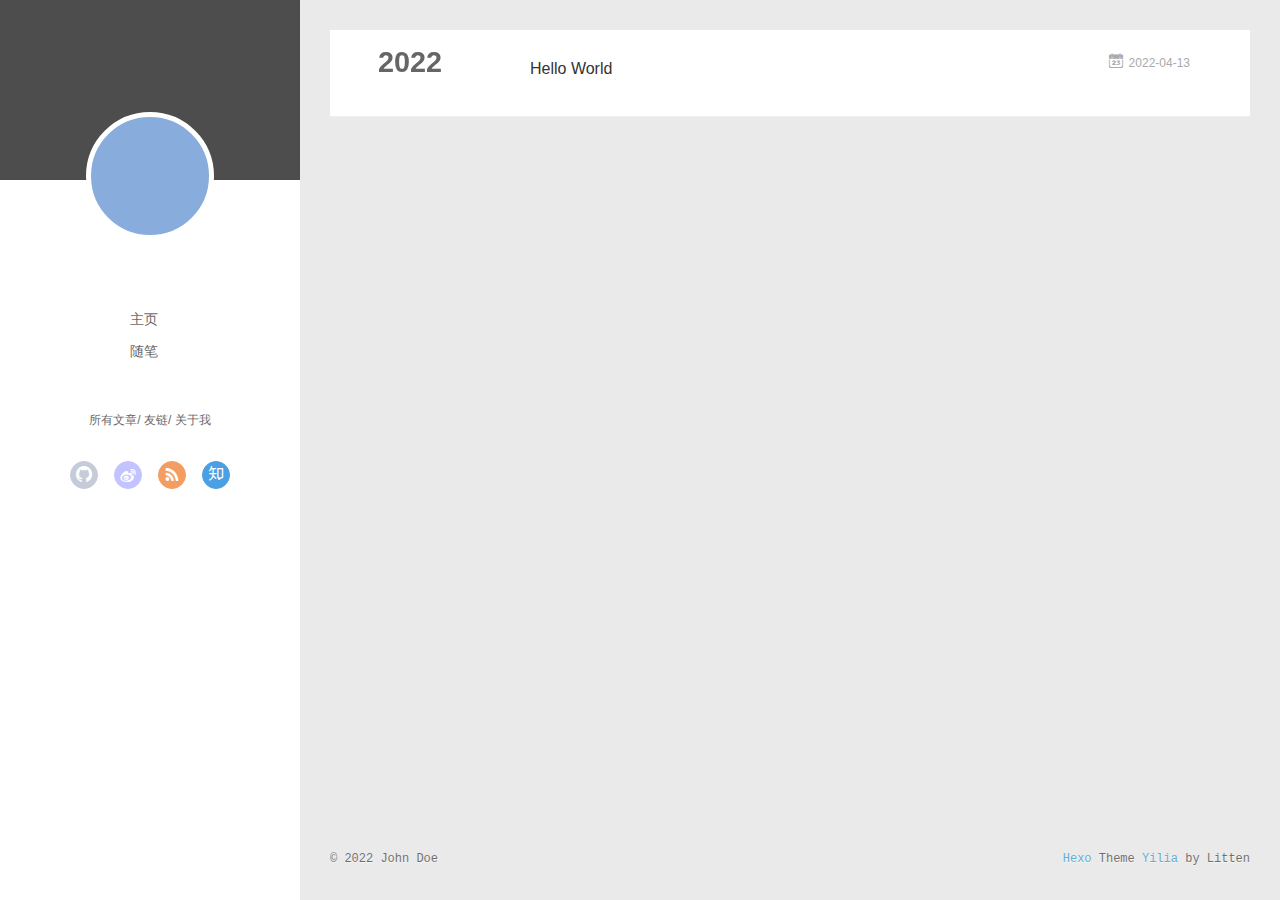
==== archives/index.html @ fbbd0578 "Site updated: 2022-04-13 17:33:51" ====
<!DOCTYPE html>
<html>
<head>
  <meta charset="utf-8">
  
  <meta name="renderer" content="webkit">
  <meta http-equiv="X-UA-Compatible" content="IE=edge" >
  <link rel="dns-prefetch" href="http://example.com">
  <title>Archives | Hexo</title>
  <meta name="viewport" content="width=device-width, initial-scale=1, maximum-scale=1">
  <meta property="og:type" content="website">
<meta property="og:title" content="Hexo">
<meta property="og:url" content="http://example.com/archives/index.html">
<meta property="og:site_name" content="Hexo">
<meta property="og:locale" content="en_US">
<meta property="article:author" content="John Doe">
<meta name="twitter:card" content="summary">
  
    <link rel="alternative" href="/atom.xml" title="Hexo" type="application/atom+xml">
  
  
    <link rel="icon" href="/favicon.png">
  
  <link rel="stylesheet" type="text/css" href="/./main.0cf68a.css">
  <style type="text/css">
  
    #container.show {
      background: linear-gradient(200deg,#a0cfe4,#e8c37e);
    }
  </style>
  

  

<meta name="generator" content="Hexo 6.1.0"></head>

<body>
  <div id="container" q-class="show:isCtnShow">
    <canvas id="anm-canvas" class="anm-canvas"></canvas>
    <div class="left-col" q-class="show:isShow">
      
<div class="overlay" style="background: #4d4d4d"></div>
<div class="intrude-less">
	<header id="header" class="inner">
		<a href="/" class="profilepic">
			<img src="" class="js-avatar">
		</a>
		<hgroup>
		  <h1 class="header-author"><a href="/"></a></h1>
		</hgroup>
		

		<nav class="header-menu">
			<ul>
			
				<li><a href="/">主页</a></li>
	        
				<li><a href="/tags/%E9%9A%8F%E7%AC%94/">随笔</a></li>
	        
			</ul>
		</nav>
		<nav class="header-smart-menu">
    		
    			
    			<a q-on="click: openSlider(e, 'innerArchive')" href="javascript:void(0)">所有文章</a>
    			
            
    			
    			<a q-on="click: openSlider(e, 'friends')" href="javascript:void(0)">友链</a>
    			
            
    			
    			<a q-on="click: openSlider(e, 'aboutme')" href="javascript:void(0)">关于我</a>
    			
            
		</nav>
		<nav class="header-nav">
			<div class="social">
				
					<a class="github" target="_blank" href="#" title="github"><i class="icon-github"></i></a>
		        
					<a class="weibo" target="_blank" href="#" title="weibo"><i class="icon-weibo"></i></a>
		        
					<a class="rss" target="_blank" href="#" title="rss"><i class="icon-rss"></i></a>
		        
					<a class="zhihu" target="_blank" href="#" title="zhihu"><i class="icon-zhihu"></i></a>
		        
			</div>
		</nav>
	</header>		
</div>

    </div>
    <div class="mid-col" q-class="show:isShow,hide:isShow|isFalse">
      
<nav id="mobile-nav">
  	<div class="overlay js-overlay" style="background: #4d4d4d"></div>
	<div class="btnctn js-mobile-btnctn">
  		<div class="slider-trigger list" q-on="click: openSlider(e)"><i class="icon icon-sort"></i></div>
	</div>
	<div class="intrude-less">
		<header id="header" class="inner">
			<div class="profilepic">
				<img src="" class="js-avatar">
			</div>
			<hgroup>
			  <h1 class="header-author js-header-author"></h1>
			</hgroup>
			
			
			
				
			
				
			
			
			
			<nav class="header-nav">
				<div class="social">
					
						<a class="github" target="_blank" href="#" title="github"><i class="icon-github"></i></a>
			        
						<a class="weibo" target="_blank" href="#" title="weibo"><i class="icon-weibo"></i></a>
			        
						<a class="rss" target="_blank" href="#" title="rss"><i class="icon-rss"></i></a>
			        
						<a class="zhihu" target="_blank" href="#" title="zhihu"><i class="icon-zhihu"></i></a>
			        
				</div>
			</nav>

			<nav class="header-menu js-header-menu">
				<ul style="width: 50%">
				
				
					<li style="width: 50%"><a href="/">主页</a></li>
		        
					<li style="width: 50%"><a href="/tags/%E9%9A%8F%E7%AC%94/">随笔</a></li>
		        
				</ul>
			</nav>
		</header>				
	</div>
	<div class="mobile-mask" style="display:none" q-show="isShow"></div>
</nav>

      <div id="wrapper" class="body-wrap">
        <div class="menu-l">
          <div class="canvas-wrap">
            <canvas data-colors="#eaeaea" data-sectionHeight="100" data-contentId="js-content" id="myCanvas1" class="anm-canvas"></canvas>
          </div>
          <div id="js-content" class="content-ll">
            
  
  
    
    
      
      
      <section class="archives-wrap">
        <div class="archive-year-wrap">
          <a href="/archives/2022" class="archive-year">2022</a>
        </div>
        <div class="archives">
    
    <article class="archive-article archive-type-post">
  <div class="archive-article-inner">
    <header class="archive-article-header">
      	<div class="article-meta">
	      	<a href="/2022/04/13/hello-world/" class="archive-article-date">
  	<time datetime="2022-04-13T09:19:42.666Z" itemprop="datePublished"><i class="icon-calendar icon"></i>2022-04-13</time>
</a>
        </div>
    	 
  
    <h1 itemprop="name">
      <a class="archive-article-title" href="/2022/04/13/hello-world/">Hello World</a>
    </h1>
  

        <div class="article-info info-on-right">
          
          

        </div>
        <div class="clearfix"></div>
    </header>
  </div>
</article>
  
  
    </div></section>
  

    


          </div>
        </div>
      </div>
      <footer id="footer">
  <div class="outer">
    <div id="footer-info">
    	<div class="footer-left">
    		&copy; 2022 John Doe
    	</div>
      	<div class="footer-right">
      		<a href="http://hexo.io/" target="_blank">Hexo</a>  Theme <a href="https://github.com/litten/hexo-theme-yilia" target="_blank">Yilia</a> by Litten
      	</div>
    </div>
  </div>
</footer>
    </div>
    <script>
	var yiliaConfig = {
		mathjax: false,
		isHome: false,
		isPost: false,
		isArchive: true,
		isTag: false,
		isCategory: false,
		open_in_new: false,
		toc_hide_index: true,
		root: "/",
		innerArchive: true,
		showTags: false
	}
</script>

<script>!function(t){function n(e){if(r[e])return r[e].exports;var i=r[e]={exports:{},id:e,loaded:!1};return t[e].call(i.exports,i,i.exports,n),i.loaded=!0,i.exports}var r={};n.m=t,n.c=r,n.p="./",n(0)}([function(t,n,r){r(195),t.exports=r(191)},function(t,n,r){var e=r(3),i=r(52),o=r(27),u=r(28),c=r(53),f="prototype",a=function(t,n,r){var s,l,h,v,p=t&a.F,d=t&a.G,y=t&a.S,g=t&a.P,b=t&a.B,m=d?e:y?e[n]||(e[n]={}):(e[n]||{})[f],x=d?i:i[n]||(i[n]={}),w=x[f]||(x[f]={});d&&(r=n);for(s in r)l=!p&&m&&void 0!==m[s],h=(l?m:r)[s],v=b&&l?c(h,e):g&&"function"==typeof h?c(Function.call,h):h,m&&u(m,s,h,t&a.U),x[s]!=h&&o(x,s,v),g&&w[s]!=h&&(w[s]=h)};e.core=i,a.F=1,a.G=2,a.S=4,a.P=8,a.B=16,a.W=32,a.U=64,a.R=128,t.exports=a},function(t,n,r){var e=r(6);t.exports=function(t){if(!e(t))throw TypeError(t+" is not an object!");return t}},function(t,n){var r=t.exports="undefined"!=typeof window&&window.Math==Math?window:"undefined"!=typeof self&&self.Math==Math?self:Function("return this")();"number"==typeof __g&&(__g=r)},function(t,n){t.exports=function(t){try{return!!t()}catch(t){return!0}}},function(t,n){var r=t.exports="undefined"!=typeof window&&window.Math==Math?window:"undefined"!=typeof self&&self.Math==Math?self:Function("return this")();"number"==typeof __g&&(__g=r)},function(t,n){t.exports=function(t){return"object"==typeof t?null!==t:"function"==typeof t}},function(t,n,r){var e=r(126)("wks"),i=r(76),o=r(3).Symbol,u="function"==typeof o;(t.exports=function(t){return e[t]||(e[t]=u&&o[t]||(u?o:i)("Symbol."+t))}).store=e},function(t,n){var r={}.hasOwnProperty;t.exports=function(t,n){return r.call(t,n)}},function(t,n,r){var e=r(94),i=r(33);t.exports=function(t){return e(i(t))}},function(t,n,r){t.exports=!r(4)(function(){return 7!=Object.defineProperty({},"a",{get:function(){return 7}}).a})},function(t,n,r){var e=r(2),i=r(167),o=r(50),u=Object.defineProperty;n.f=r(10)?Object.defineProperty:function(t,n,r){if(e(t),n=o(n,!0),e(r),i)try{return u(t,n,r)}catch(t){}if("get"in r||"set"in r)throw TypeError("Accessors not supported!");return"value"in r&&(t[n]=r.value),t}},function(t,n,r){t.exports=!r(18)(function(){return 7!=Object.defineProperty({},"a",{get:function(){return 7}}).a})},function(t,n,r){var e=r(14),i=r(22);t.exports=r(12)?function(t,n,r){return e.f(t,n,i(1,r))}:function(t,n,r){return t[n]=r,t}},function(t,n,r){var e=r(20),i=r(58),o=r(42),u=Object.defineProperty;n.f=r(12)?Object.defineProperty:function(t,n,r){if(e(t),n=o(n,!0),e(r),i)try{return u(t,n,r)}catch(t){}if("get"in r||"set"in r)throw TypeError("Accessors not supported!");return"value"in r&&(t[n]=r.value),t}},function(t,n,r){var e=r(40)("wks"),i=r(23),o=r(5).Symbol,u="function"==typeof o;(t.exports=function(t){return e[t]||(e[t]=u&&o[t]||(u?o:i)("Symbol."+t))}).store=e},function(t,n,r){var e=r(67),i=Math.min;t.exports=function(t){return t>0?i(e(t),9007199254740991):0}},function(t,n,r){var e=r(46);t.exports=function(t){return Object(e(t))}},function(t,n){t.exports=function(t){try{return!!t()}catch(t){return!0}}},function(t,n,r){var e=r(63),i=r(34);t.exports=Object.keys||function(t){return e(t,i)}},function(t,n,r){var e=r(21);t.exports=function(t){if(!e(t))throw TypeError(t+" is not an object!");return t}},function(t,n){t.exports=function(t){return"object"==typeof t?null!==t:"function"==typeof t}},function(t,n){t.exports=function(t,n){return{enumerable:!(1&t),configurable:!(2&t),writable:!(4&t),value:n}}},function(t,n){var r=0,e=Math.random();t.exports=function(t){return"Symbol(".concat(void 0===t?"":t,")_",(++r+e).toString(36))}},function(t,n){var r={}.hasOwnProperty;t.exports=function(t,n){return r.call(t,n)}},function(t,n){var r=t.exports={version:"2.4.0"};"number"==typeof __e&&(__e=r)},function(t,n){t.exports=function(t){if("function"!=typeof t)throw TypeError(t+" is not a function!");return t}},function(t,n,r){var e=r(11),i=r(66);t.exports=r(10)?function(t,n,r){return e.f(t,n,i(1,r))}:function(t,n,r){return t[n]=r,t}},function(t,n,r){var e=r(3),i=r(27),o=r(24),u=r(76)("src"),c="toString",f=Function[c],a=(""+f).split(c);r(52).inspectSource=function(t){return f.call(t)},(t.exports=function(t,n,r,c){var f="function"==typeof r;f&&(o(r,"name")||i(r,"name",n)),t[n]!==r&&(f&&(o(r,u)||i(r,u,t[n]?""+t[n]:a.join(String(n)))),t===e?t[n]=r:c?t[n]?t[n]=r:i(t,n,r):(delete t[n],i(t,n,r)))})(Function.prototype,c,function(){return"function"==typeof this&&this[u]||f.call(this)})},function(t,n,r){var e=r(1),i=r(4),o=r(46),u=function(t,n,r,e){var i=String(o(t)),u="<"+n;return""!==r&&(u+=" "+r+'="'+String(e).replace(/"/g,"&quot;")+'"'),u+">"+i+"</"+n+">"};t.exports=function(t,n){var r={};r[t]=n(u),e(e.P+e.F*i(function(){var n=""[t]('"');return n!==n.toLowerCase()||n.split('"').length>3}),"String",r)}},function(t,n,r){var e=r(115),i=r(46);t.exports=function(t){return e(i(t))}},function(t,n,r){var e=r(116),i=r(66),o=r(30),u=r(50),c=r(24),f=r(167),a=Object.getOwnPropertyDescriptor;n.f=r(10)?a:function(t,n){if(t=o(t),n=u(n,!0),f)try{return a(t,n)}catch(t){}if(c(t,n))return i(!e.f.call(t,n),t[n])}},function(t,n,r){var e=r(24),i=r(17),o=r(145)("IE_PROTO"),u=Object.prototype;t.exports=Object.getPrototypeOf||function(t){return t=i(t),e(t,o)?t[o]:"function"==typeof t.constructor&&t instanceof t.constructor?t.constructor.prototype:t instanceof Object?u:null}},function(t,n){t.exports=function(t){if(void 0==t)throw TypeError("Can't call method on  "+t);return t}},function(t,n){t.exports="constructor,hasOwnProperty,isPrototypeOf,propertyIsEnumerable,toLocaleString,toString,valueOf".split(",")},function(t,n){t.exports={}},function(t,n){t.exports=!0},function(t,n){n.f={}.propertyIsEnumerable},function(t,n,r){var e=r(14).f,i=r(8),o=r(15)("toStringTag");t.exports=function(t,n,r){t&&!i(t=r?t:t.prototype,o)&&e(t,o,{configurable:!0,value:n})}},function(t,n,r){var e=r(40)("keys"),i=r(23);t.exports=function(t){return e[t]||(e[t]=i(t))}},function(t,n,r){var e=r(5),i="__core-js_shared__",o=e[i]||(e[i]={});t.exports=function(t){return o[t]||(o[t]={})}},function(t,n){var r=Math.ceil,e=Math.floor;t.exports=function(t){return isNaN(t=+t)?0:(t>0?e:r)(t)}},function(t,n,r){var e=r(21);t.exports=function(t,n){if(!e(t))return t;var r,i;if(n&&"function"==typeof(r=t.toString)&&!e(i=r.call(t)))return i;if("function"==typeof(r=t.valueOf)&&!e(i=r.call(t)))return i;if(!n&&"function"==typeof(r=t.toString)&&!e(i=r.call(t)))return i;throw TypeError("Can't convert object to primitive value")}},function(t,n,r){var e=r(5),i=r(25),o=r(36),u=r(44),c=r(14).f;t.exports=function(t){var n=i.Symbol||(i.Symbol=o?{}:e.Symbol||{});"_"==t.charAt(0)||t in n||c(n,t,{value:u.f(t)})}},function(t,n,r){n.f=r(15)},function(t,n){var r={}.toString;t.exports=function(t){return r.call(t).slice(8,-1)}},function(t,n){t.exports=function(t){if(void 0==t)throw TypeError("Can't call method on  "+t);return t}},function(t,n,r){var e=r(4);t.exports=function(t,n){return!!t&&e(function(){n?t.call(null,function(){},1):t.call(null)})}},function(t,n,r){var e=r(53),i=r(115),o=r(17),u=r(16),c=r(203);t.exports=function(t,n){var r=1==t,f=2==t,a=3==t,s=4==t,l=6==t,h=5==t||l,v=n||c;return function(n,c,p){for(var d,y,g=o(n),b=i(g),m=e(c,p,3),x=u(b.length),w=0,S=r?v(n,x):f?v(n,0):void 0;x>w;w++)if((h||w in b)&&(d=b[w],y=m(d,w,g),t))if(r)S[w]=y;else if(y)switch(t){case 3:return!0;case 5:return d;case 6:return w;case 2:S.push(d)}else if(s)return!1;return l?-1:a||s?s:S}}},function(t,n,r){var e=r(1),i=r(52),o=r(4);t.exports=function(t,n){var r=(i.Object||{})[t]||Object[t],u={};u[t]=n(r),e(e.S+e.F*o(function(){r(1)}),"Object",u)}},function(t,n,r){var e=r(6);t.exports=function(t,n){if(!e(t))return t;var r,i;if(n&&"function"==typeof(r=t.toString)&&!e(i=r.call(t)))return i;if("function"==typeof(r=t.valueOf)&&!e(i=r.call(t)))return i;if(!n&&"function"==typeof(r=t.toString)&&!e(i=r.call(t)))return i;throw TypeError("Can't convert object to primitive value")}},function(t,n,r){var e=r(5),i=r(25),o=r(91),u=r(13),c="prototype",f=function(t,n,r){var a,s,l,h=t&f.F,v=t&f.G,p=t&f.S,d=t&f.P,y=t&f.B,g=t&f.W,b=v?i:i[n]||(i[n]={}),m=b[c],x=v?e:p?e[n]:(e[n]||{})[c];v&&(r=n);for(a in r)(s=!h&&x&&void 0!==x[a])&&a in b||(l=s?x[a]:r[a],b[a]=v&&"function"!=typeof x[a]?r[a]:y&&s?o(l,e):g&&x[a]==l?function(t){var n=function(n,r,e){if(this instanceof t){switch(arguments.length){case 0:return new t;case 1:return new t(n);case 2:return new t(n,r)}return new t(n,r,e)}return t.apply(this,arguments)};return n[c]=t[c],n}(l):d&&"function"==typeof l?o(Function.call,l):l,d&&((b.virtual||(b.virtual={}))[a]=l,t&f.R&&m&&!m[a]&&u(m,a,l)))};f.F=1,f.G=2,f.S=4,f.P=8,f.B=16,f.W=32,f.U=64,f.R=128,t.exports=f},function(t,n){var r=t.exports={version:"2.4.0"};"number"==typeof __e&&(__e=r)},function(t,n,r){var e=r(26);t.exports=function(t,n,r){if(e(t),void 0===n)return t;switch(r){case 1:return function(r){return t.call(n,r)};case 2:return function(r,e){return t.call(n,r,e)};case 3:return function(r,e,i){return t.call(n,r,e,i)}}return function(){return t.apply(n,arguments)}}},function(t,n,r){var e=r(183),i=r(1),o=r(126)("metadata"),u=o.store||(o.store=new(r(186))),c=function(t,n,r){var i=u.get(t);if(!i){if(!r)return;u.set(t,i=new e)}var o=i.get(n);if(!o){if(!r)return;i.set(n,o=new e)}return o},f=function(t,n,r){var e=c(n,r,!1);return void 0!==e&&e.has(t)},a=function(t,n,r){var e=c(n,r,!1);return void 0===e?void 0:e.get(t)},s=function(t,n,r,e){c(r,e,!0).set(t,n)},l=function(t,n){var r=c(t,n,!1),e=[];return r&&r.forEach(function(t,n){e.push(n)}),e},h=function(t){return void 0===t||"symbol"==typeof t?t:String(t)},v=function(t){i(i.S,"Reflect",t)};t.exports={store:u,map:c,has:f,get:a,set:s,keys:l,key:h,exp:v}},function(t,n,r){"use strict";if(r(10)){var e=r(69),i=r(3),o=r(4),u=r(1),c=r(127),f=r(152),a=r(53),s=r(68),l=r(66),h=r(27),v=r(73),p=r(67),d=r(16),y=r(75),g=r(50),b=r(24),m=r(180),x=r(114),w=r(6),S=r(17),_=r(137),O=r(70),E=r(32),P=r(71).f,j=r(154),F=r(76),M=r(7),A=r(48),N=r(117),T=r(146),I=r(155),k=r(80),L=r(123),R=r(74),C=r(130),D=r(160),U=r(11),W=r(31),G=U.f,B=W.f,V=i.RangeError,z=i.TypeError,q=i.Uint8Array,K="ArrayBuffer",J="Shared"+K,Y="BYTES_PER_ELEMENT",H="prototype",$=Array[H],X=f.ArrayBuffer,Q=f.DataView,Z=A(0),tt=A(2),nt=A(3),rt=A(4),et=A(5),it=A(6),ot=N(!0),ut=N(!1),ct=I.values,ft=I.keys,at=I.entries,st=$.lastIndexOf,lt=$.reduce,ht=$.reduceRight,vt=$.join,pt=$.sort,dt=$.slice,yt=$.toString,gt=$.toLocaleString,bt=M("iterator"),mt=M("toStringTag"),xt=F("typed_constructor"),wt=F("def_constructor"),St=c.CONSTR,_t=c.TYPED,Ot=c.VIEW,Et="Wrong length!",Pt=A(1,function(t,n){return Tt(T(t,t[wt]),n)}),jt=o(function(){return 1===new q(new Uint16Array([1]).buffer)[0]}),Ft=!!q&&!!q[H].set&&o(function(){new q(1).set({})}),Mt=function(t,n){if(void 0===t)throw z(Et);var r=+t,e=d(t);if(n&&!m(r,e))throw V(Et);return e},At=function(t,n){var r=p(t);if(r<0||r%n)throw V("Wrong offset!");return r},Nt=function(t){if(w(t)&&_t in t)return t;throw z(t+" is not a typed array!")},Tt=function(t,n){if(!(w(t)&&xt in t))throw z("It is not a typed array constructor!");return new t(n)},It=function(t,n){return kt(T(t,t[wt]),n)},kt=function(t,n){for(var r=0,e=n.length,i=Tt(t,e);e>r;)i[r]=n[r++];return i},Lt=function(t,n,r){G(t,n,{get:function(){return this._d[r]}})},Rt=function(t){var n,r,e,i,o,u,c=S(t),f=arguments.length,s=f>1?arguments[1]:void 0,l=void 0!==s,h=j(c);if(void 0!=h&&!_(h)){for(u=h.call(c),e=[],n=0;!(o=u.next()).done;n++)e.push(o.value);c=e}for(l&&f>2&&(s=a(s,arguments[2],2)),n=0,r=d(c.length),i=Tt(this,r);r>n;n++)i[n]=l?s(c[n],n):c[n];return i},Ct=function(){for(var t=0,n=arguments.length,r=Tt(this,n);n>t;)r[t]=arguments[t++];return r},Dt=!!q&&o(function(){gt.call(new q(1))}),Ut=function(){return gt.apply(Dt?dt.call(Nt(this)):Nt(this),arguments)},Wt={copyWithin:function(t,n){return D.call(Nt(this),t,n,arguments.length>2?arguments[2]:void 0)},every:function(t){return rt(Nt(this),t,arguments.length>1?arguments[1]:void 0)},fill:function(t){return C.apply(Nt(this),arguments)},filter:function(t){return It(this,tt(Nt(this),t,arguments.length>1?arguments[1]:void 0))},find:function(t){return et(Nt(this),t,arguments.length>1?arguments[1]:void 0)},findIndex:function(t){return it(Nt(this),t,arguments.length>1?arguments[1]:void 0)},forEach:function(t){Z(Nt(this),t,arguments.length>1?arguments[1]:void 0)},indexOf:function(t){return ut(Nt(this),t,arguments.length>1?arguments[1]:void 0)},includes:function(t){return ot(Nt(this),t,arguments.length>1?arguments[1]:void 0)},join:function(t){return vt.apply(Nt(this),arguments)},lastIndexOf:function(t){return st.apply(Nt(this),arguments)},map:function(t){return Pt(Nt(this),t,arguments.length>1?arguments[1]:void 0)},reduce:function(t){return lt.apply(Nt(this),arguments)},reduceRight:function(t){return ht.apply(Nt(this),arguments)},reverse:function(){for(var t,n=this,r=Nt(n).length,e=Math.floor(r/2),i=0;i<e;)t=n[i],n[i++]=n[--r],n[r]=t;return n},some:function(t){return nt(Nt(this),t,arguments.length>1?arguments[1]:void 0)},sort:function(t){return pt.call(Nt(this),t)},subarray:function(t,n){var r=Nt(this),e=r.length,i=y(t,e);return new(T(r,r[wt]))(r.buffer,r.byteOffset+i*r.BYTES_PER_ELEMENT,d((void 0===n?e:y(n,e))-i))}},Gt=function(t,n){return It(this,dt.call(Nt(this),t,n))},Bt=function(t){Nt(this);var n=At(arguments[1],1),r=this.length,e=S(t),i=d(e.length),o=0;if(i+n>r)throw V(Et);for(;o<i;)this[n+o]=e[o++]},Vt={entries:function(){return at.call(Nt(this))},keys:function(){return ft.call(Nt(this))},values:function(){return ct.call(Nt(this))}},zt=function(t,n){return w(t)&&t[_t]&&"symbol"!=typeof n&&n in t&&String(+n)==String(n)},qt=function(t,n){return zt(t,n=g(n,!0))?l(2,t[n]):B(t,n)},Kt=function(t,n,r){return!(zt(t,n=g(n,!0))&&w(r)&&b(r,"value"))||b(r,"get")||b(r,"set")||r.configurable||b(r,"writable")&&!r.writable||b(r,"enumerable")&&!r.enumerable?G(t,n,r):(t[n]=r.value,t)};St||(W.f=qt,U.f=Kt),u(u.S+u.F*!St,"Object",{getOwnPropertyDescriptor:qt,defineProperty:Kt}),o(function(){yt.call({})})&&(yt=gt=function(){return vt.call(this)});var Jt=v({},Wt);v(Jt,Vt),h(Jt,bt,Vt.values),v(Jt,{slice:Gt,set:Bt,constructor:function(){},toString:yt,toLocaleString:Ut}),Lt(Jt,"buffer","b"),Lt(Jt,"byteOffset","o"),Lt(Jt,"byteLength","l"),Lt(Jt,"length","e"),G(Jt,mt,{get:function(){return this[_t]}}),t.exports=function(t,n,r,f){f=!!f;var a=t+(f?"Clamped":"")+"Array",l="Uint8Array"!=a,v="get"+t,p="set"+t,y=i[a],g=y||{},b=y&&E(y),m=!y||!c.ABV,S={},_=y&&y[H],j=function(t,r){var e=t._d;return e.v[v](r*n+e.o,jt)},F=function(t,r,e){var i=t._d;f&&(e=(e=Math.round(e))<0?0:e>255?255:255&e),i.v[p](r*n+i.o,e,jt)},M=function(t,n){G(t,n,{get:function(){return j(this,n)},set:function(t){return F(this,n,t)},enumerable:!0})};m?(y=r(function(t,r,e,i){s(t,y,a,"_d");var o,u,c,f,l=0,v=0;if(w(r)){if(!(r instanceof X||(f=x(r))==K||f==J))return _t in r?kt(y,r):Rt.call(y,r);o=r,v=At(e,n);var p=r.byteLength;if(void 0===i){if(p%n)throw V(Et);if((u=p-v)<0)throw V(Et)}else if((u=d(i)*n)+v>p)throw V(Et);c=u/n}else c=Mt(r,!0),u=c*n,o=new X(u);for(h(t,"_d",{b:o,o:v,l:u,e:c,v:new Q(o)});l<c;)M(t,l++)}),_=y[H]=O(Jt),h(_,"constructor",y)):L(function(t){new y(null),new y(t)},!0)||(y=r(function(t,r,e,i){s(t,y,a);var o;return w(r)?r instanceof X||(o=x(r))==K||o==J?void 0!==i?new g(r,At(e,n),i):void 0!==e?new g(r,At(e,n)):new g(r):_t in r?kt(y,r):Rt.call(y,r):new g(Mt(r,l))}),Z(b!==Function.prototype?P(g).concat(P(b)):P(g),function(t){t in y||h(y,t,g[t])}),y[H]=_,e||(_.constructor=y));var A=_[bt],N=!!A&&("values"==A.name||void 0==A.name),T=Vt.values;h(y,xt,!0),h(_,_t,a),h(_,Ot,!0),h(_,wt,y),(f?new y(1)[mt]==a:mt in _)||G(_,mt,{get:function(){return a}}),S[a]=y,u(u.G+u.W+u.F*(y!=g),S),u(u.S,a,{BYTES_PER_ELEMENT:n,from:Rt,of:Ct}),Y in _||h(_,Y,n),u(u.P,a,Wt),R(a),u(u.P+u.F*Ft,a,{set:Bt}),u(u.P+u.F*!N,a,Vt),u(u.P+u.F*(_.toString!=yt),a,{toString:yt}),u(u.P+u.F*o(function(){new y(1).slice()}),a,{slice:Gt}),u(u.P+u.F*(o(function(){return[1,2].toLocaleString()!=new y([1,2]).toLocaleString()})||!o(function(){_.toLocaleString.call([1,2])})),a,{toLocaleString:Ut}),k[a]=N?A:T,e||N||h(_,bt,T)}}else t.exports=function(){}},function(t,n){var r={}.toString;t.exports=function(t){return r.call(t).slice(8,-1)}},function(t,n,r){var e=r(21),i=r(5).document,o=e(i)&&e(i.createElement);t.exports=function(t){return o?i.createElement(t):{}}},function(t,n,r){t.exports=!r(12)&&!r(18)(function(){return 7!=Object.defineProperty(r(57)("div"),"a",{get:function(){return 7}}).a})},function(t,n,r){"use strict";var e=r(36),i=r(51),o=r(64),u=r(13),c=r(8),f=r(35),a=r(96),s=r(38),l=r(103),h=r(15)("iterator"),v=!([].keys&&"next"in[].keys()),p="keys",d="values",y=function(){return this};t.exports=function(t,n,r,g,b,m,x){a(r,n,g);var w,S,_,O=function(t){if(!v&&t in F)return F[t];switch(t){case p:case d:return function(){return new r(this,t)}}return function(){return new r(this,t)}},E=n+" Iterator",P=b==d,j=!1,F=t.prototype,M=F[h]||F["@@iterator"]||b&&F[b],A=M||O(b),N=b?P?O("entries"):A:void 0,T="Array"==n?F.entries||M:M;if(T&&(_=l(T.call(new t)))!==Object.prototype&&(s(_,E,!0),e||c(_,h)||u(_,h,y)),P&&M&&M.name!==d&&(j=!0,A=function(){return M.call(this)}),e&&!x||!v&&!j&&F[h]||u(F,h,A),f[n]=A,f[E]=y,b)if(w={values:P?A:O(d),keys:m?A:O(p),entries:N},x)for(S in w)S in F||o(F,S,w[S]);else i(i.P+i.F*(v||j),n,w);return w}},function(t,n,r){var e=r(20),i=r(100),o=r(34),u=r(39)("IE_PROTO"),c=function(){},f="prototype",a=function(){var t,n=r(57)("iframe"),e=o.length;for(n.style.display="none",r(93).appendChild(n),n.src="javascript:",t=n.contentWindow.document,t.open(),t.write("<script>document.F=Object<\/script>"),t.close(),a=t.F;e--;)delete a[f][o[e]];return a()};t.exports=Object.create||function(t,n){var r;return null!==t?(c[f]=e(t),r=new c,c[f]=null,r[u]=t):r=a(),void 0===n?r:i(r,n)}},function(t,n,r){var e=r(63),i=r(34).concat("length","prototype");n.f=Object.getOwnPropertyNames||function(t){return e(t,i)}},function(t,n){n.f=Object.getOwnPropertySymbols},function(t,n,r){var e=r(8),i=r(9),o=r(90)(!1),u=r(39)("IE_PROTO");t.exports=function(t,n){var r,c=i(t),f=0,a=[];for(r in c)r!=u&&e(c,r)&&a.push(r);for(;n.length>f;)e(c,r=n[f++])&&(~o(a,r)||a.push(r));return a}},function(t,n,r){t.exports=r(13)},function(t,n,r){var e=r(76)("meta"),i=r(6),o=r(24),u=r(11).f,c=0,f=Object.isExtensible||function(){return!0},a=!r(4)(function(){return f(Object.preventExtensions({}))}),s=function(t){u(t,e,{value:{i:"O"+ ++c,w:{}}})},l=function(t,n){if(!i(t))return"symbol"==typeof t?t:("string"==typeof t?"S":"P")+t;if(!o(t,e)){if(!f(t))return"F";if(!n)return"E";s(t)}return t[e].i},h=function(t,n){if(!o(t,e)){if(!f(t))return!0;if(!n)return!1;s(t)}return t[e].w},v=function(t){return a&&p.NEED&&f(t)&&!o(t,e)&&s(t),t},p=t.exports={KEY:e,NEED:!1,fastKey:l,getWeak:h,onFreeze:v}},function(t,n){t.exports=function(t,n){return{enumerable:!(1&t),configurable:!(2&t),writable:!(4&t),value:n}}},function(t,n){var r=Math.ceil,e=Math.floor;t.exports=function(t){return isNaN(t=+t)?0:(t>0?e:r)(t)}},function(t,n){t.exports=function(t,n,r,e){if(!(t instanceof n)||void 0!==e&&e in t)throw TypeError(r+": incorrect invocation!");return t}},function(t,n){t.exports=!1},function(t,n,r){var e=r(2),i=r(173),o=r(133),u=r(145)("IE_PROTO"),c=function(){},f="prototype",a=function(){var t,n=r(132)("iframe"),e=o.length;for(n.style.display="none",r(135).appendChild(n),n.src="javascript:",t=n.contentWindow.document,t.open(),t.write("<script>document.F=Object<\/script>"),t.close(),a=t.F;e--;)delete a[f][o[e]];return a()};t.exports=Object.create||function(t,n){var r;return null!==t?(c[f]=e(t),r=new c,c[f]=null,r[u]=t):r=a(),void 0===n?r:i(r,n)}},function(t,n,r){var e=r(175),i=r(133).concat("length","prototype");n.f=Object.getOwnPropertyNames||function(t){return e(t,i)}},function(t,n,r){var e=r(175),i=r(133);t.exports=Object.keys||function(t){return e(t,i)}},function(t,n,r){var e=r(28);t.exports=function(t,n,r){for(var i in n)e(t,i,n[i],r);return t}},function(t,n,r){"use strict";var e=r(3),i=r(11),o=r(10),u=r(7)("species");t.exports=function(t){var n=e[t];o&&n&&!n[u]&&i.f(n,u,{configurable:!0,get:function(){return this}})}},function(t,n,r){var e=r(67),i=Math.max,o=Math.min;t.exports=function(t,n){return t=e(t),t<0?i(t+n,0):o(t,n)}},function(t,n){var r=0,e=Math.random();t.exports=function(t){return"Symbol(".concat(void 0===t?"":t,")_",(++r+e).toString(36))}},function(t,n,r){var e=r(33);t.exports=function(t){return Object(e(t))}},function(t,n,r){var e=r(7)("unscopables"),i=Array.prototype;void 0==i[e]&&r(27)(i,e,{}),t.exports=function(t){i[e][t]=!0}},function(t,n,r){var e=r(53),i=r(169),o=r(137),u=r(2),c=r(16),f=r(154),a={},s={},n=t.exports=function(t,n,r,l,h){var v,p,d,y,g=h?function(){return t}:f(t),b=e(r,l,n?2:1),m=0;if("function"!=typeof g)throw TypeError(t+" is not iterable!");if(o(g)){for(v=c(t.length);v>m;m++)if((y=n?b(u(p=t[m])[0],p[1]):b(t[m]))===a||y===s)return y}else for(d=g.call(t);!(p=d.next()).done;)if((y=i(d,b,p.value,n))===a||y===s)return y};n.BREAK=a,n.RETURN=s},function(t,n){t.exports={}},function(t,n,r){var e=r(11).f,i=r(24),o=r(7)("toStringTag");t.exports=function(t,n,r){t&&!i(t=r?t:t.prototype,o)&&e(t,o,{configurable:!0,value:n})}},function(t,n,r){var e=r(1),i=r(46),o=r(4),u=r(150),c="["+u+"]",f="​",a=RegExp("^"+c+c+"*"),s=RegExp(c+c+"*$"),l=function(t,n,r){var i={},c=o(function(){return!!u[t]()||f[t]()!=f}),a=i[t]=c?n(h):u[t];r&&(i[r]=a),e(e.P+e.F*c,"String",i)},h=l.trim=function(t,n){return t=String(i(t)),1&n&&(t=t.replace(a,"")),2&n&&(t=t.replace(s,"")),t};t.exports=l},function(t,n,r){t.exports={default:r(86),__esModule:!0}},function(t,n,r){t.exports={default:r(87),__esModule:!0}},function(t,n,r){"use strict";function e(t){return t&&t.__esModule?t:{default:t}}n.__esModule=!0;var i=r(84),o=e(i),u=r(83),c=e(u),f="function"==typeof c.default&&"symbol"==typeof o.default?function(t){return typeof t}:function(t){return t&&"function"==typeof c.default&&t.constructor===c.default&&t!==c.default.prototype?"symbol":typeof t};n.default="function"==typeof c.default&&"symbol"===f(o.default)?function(t){return void 0===t?"undefined":f(t)}:function(t){return t&&"function"==typeof c.default&&t.constructor===c.default&&t!==c.default.prototype?"symbol":void 0===t?"undefined":f(t)}},function(t,n,r){r(110),r(108),r(111),r(112),t.exports=r(25).Symbol},function(t,n,r){r(109),r(113),t.exports=r(44).f("iterator")},function(t,n){t.exports=function(t){if("function"!=typeof t)throw TypeError(t+" is not a function!");return t}},function(t,n){t.exports=function(){}},function(t,n,r){var e=r(9),i=r(106),o=r(105);t.exports=function(t){return function(n,r,u){var c,f=e(n),a=i(f.length),s=o(u,a);if(t&&r!=r){for(;a>s;)if((c=f[s++])!=c)return!0}else for(;a>s;s++)if((t||s in f)&&f[s]===r)return t||s||0;return!t&&-1}}},function(t,n,r){var e=r(88);t.exports=function(t,n,r){if(e(t),void 0===n)return t;switch(r){case 1:return function(r){return t.call(n,r)};case 2:return function(r,e){return t.call(n,r,e)};case 3:return function(r,e,i){return t.call(n,r,e,i)}}return function(){return t.apply(n,arguments)}}},function(t,n,r){var e=r(19),i=r(62),o=r(37);t.exports=function(t){var n=e(t),r=i.f;if(r)for(var u,c=r(t),f=o.f,a=0;c.length>a;)f.call(t,u=c[a++])&&n.push(u);return n}},function(t,n,r){t.exports=r(5).document&&document.documentElement},function(t,n,r){var e=r(56);t.exports=Object("z").propertyIsEnumerable(0)?Object:function(t){return"String"==e(t)?t.split(""):Object(t)}},function(t,n,r){var e=r(56);t.exports=Array.isArray||function(t){return"Array"==e(t)}},function(t,n,r){"use strict";var e=r(60),i=r(22),o=r(38),u={};r(13)(u,r(15)("iterator"),function(){return this}),t.exports=function(t,n,r){t.prototype=e(u,{next:i(1,r)}),o(t,n+" Iterator")}},function(t,n){t.exports=function(t,n){return{value:n,done:!!t}}},function(t,n,r){var e=r(19),i=r(9);t.exports=function(t,n){for(var r,o=i(t),u=e(o),c=u.length,f=0;c>f;)if(o[r=u[f++]]===n)return r}},function(t,n,r){var e=r(23)("meta"),i=r(21),o=r(8),u=r(14).f,c=0,f=Object.isExtensible||function(){return!0},a=!r(18)(function(){return f(Object.preventExtensions({}))}),s=function(t){u(t,e,{value:{i:"O"+ ++c,w:{}}})},l=function(t,n){if(!i(t))return"symbol"==typeof t?t:("string"==typeof t?"S":"P")+t;if(!o(t,e)){if(!f(t))return"F";if(!n)return"E";s(t)}return t[e].i},h=function(t,n){if(!o(t,e)){if(!f(t))return!0;if(!n)return!1;s(t)}return t[e].w},v=function(t){return a&&p.NEED&&f(t)&&!o(t,e)&&s(t),t},p=t.exports={KEY:e,NEED:!1,fastKey:l,getWeak:h,onFreeze:v}},function(t,n,r){var e=r(14),i=r(20),o=r(19);t.exports=r(12)?Object.defineProperties:function(t,n){i(t);for(var r,u=o(n),c=u.length,f=0;c>f;)e.f(t,r=u[f++],n[r]);return t}},function(t,n,r){var e=r(37),i=r(22),o=r(9),u=r(42),c=r(8),f=r(58),a=Object.getOwnPropertyDescriptor;n.f=r(12)?a:function(t,n){if(t=o(t),n=u(n,!0),f)try{return a(t,n)}catch(t){}if(c(t,n))return i(!e.f.call(t,n),t[n])}},function(t,n,r){var e=r(9),i=r(61).f,o={}.toString,u="object"==typeof window&&window&&Object.getOwnPropertyNames?Object.getOwnPropertyNames(window):[],c=function(t){try{return i(t)}catch(t){return u.slice()}};t.exports.f=function(t){return u&&"[object Window]"==o.call(t)?c(t):i(e(t))}},function(t,n,r){var e=r(8),i=r(77),o=r(39)("IE_PROTO"),u=Object.prototype;t.exports=Object.getPrototypeOf||function(t){return t=i(t),e(t,o)?t[o]:"function"==typeof t.constructor&&t instanceof t.constructor?t.constructor.prototype:t instanceof Object?u:null}},function(t,n,r){var e=r(41),i=r(33);t.exports=function(t){return function(n,r){var o,u,c=String(i(n)),f=e(r),a=c.length;return f<0||f>=a?t?"":void 0:(o=c.charCodeAt(f),o<55296||o>56319||f+1===a||(u=c.charCodeAt(f+1))<56320||u>57343?t?c.charAt(f):o:t?c.slice(f,f+2):u-56320+(o-55296<<10)+65536)}}},function(t,n,r){var e=r(41),i=Math.max,o=Math.min;t.exports=function(t,n){return t=e(t),t<0?i(t+n,0):o(t,n)}},function(t,n,r){var e=r(41),i=Math.min;t.exports=function(t){return t>0?i(e(t),9007199254740991):0}},function(t,n,r){"use strict";var e=r(89),i=r(97),o=r(35),u=r(9);t.exports=r(59)(Array,"Array",function(t,n){this._t=u(t),this._i=0,this._k=n},function(){var t=this._t,n=this._k,r=this._i++;return!t||r>=t.length?(this._t=void 0,i(1)):"keys"==n?i(0,r):"values"==n?i(0,t[r]):i(0,[r,t[r]])},"values"),o.Arguments=o.Array,e("keys"),e("values"),e("entries")},function(t,n){},function(t,n,r){"use strict";var e=r(104)(!0);r(59)(String,"String",function(t){this._t=String(t),this._i=0},function(){var t,n=this._t,r=this._i;return r>=n.length?{value:void 0,done:!0}:(t=e(n,r),this._i+=t.length,{value:t,done:!1})})},function(t,n,r){"use strict";var e=r(5),i=r(8),o=r(12),u=r(51),c=r(64),f=r(99).KEY,a=r(18),s=r(40),l=r(38),h=r(23),v=r(15),p=r(44),d=r(43),y=r(98),g=r(92),b=r(95),m=r(20),x=r(9),w=r(42),S=r(22),_=r(60),O=r(102),E=r(101),P=r(14),j=r(19),F=E.f,M=P.f,A=O.f,N=e.Symbol,T=e.JSON,I=T&&T.stringify,k="prototype",L=v("_hidden"),R=v("toPrimitive"),C={}.propertyIsEnumerable,D=s("symbol-registry"),U=s("symbols"),W=s("op-symbols"),G=Object[k],B="function"==typeof N,V=e.QObject,z=!V||!V[k]||!V[k].findChild,q=o&&a(function(){return 7!=_(M({},"a",{get:function(){return M(this,"a",{value:7}).a}})).a})?function(t,n,r){var e=F(G,n);e&&delete G[n],M(t,n,r),e&&t!==G&&M(G,n,e)}:M,K=function(t){var n=U[t]=_(N[k]);return n._k=t,n},J=B&&"symbol"==typeof N.iterator?function(t){return"symbol"==typeof t}:function(t){return t instanceof N},Y=function(t,n,r){return t===G&&Y(W,n,r),m(t),n=w(n,!0),m(r),i(U,n)?(r.enumerable?(i(t,L)&&t[L][n]&&(t[L][n]=!1),r=_(r,{enumerable:S(0,!1)})):(i(t,L)||M(t,L,S(1,{})),t[L][n]=!0),q(t,n,r)):M(t,n,r)},H=function(t,n){m(t);for(var r,e=g(n=x(n)),i=0,o=e.length;o>i;)Y(t,r=e[i++],n[r]);return t},$=function(t,n){return void 0===n?_(t):H(_(t),n)},X=function(t){var n=C.call(this,t=w(t,!0));return!(this===G&&i(U,t)&&!i(W,t))&&(!(n||!i(this,t)||!i(U,t)||i(this,L)&&this[L][t])||n)},Q=function(t,n){if(t=x(t),n=w(n,!0),t!==G||!i(U,n)||i(W,n)){var r=F(t,n);return!r||!i(U,n)||i(t,L)&&t[L][n]||(r.enumerable=!0),r}},Z=function(t){for(var n,r=A(x(t)),e=[],o=0;r.length>o;)i(U,n=r[o++])||n==L||n==f||e.push(n);return e},tt=function(t){for(var n,r=t===G,e=A(r?W:x(t)),o=[],u=0;e.length>u;)!i(U,n=e[u++])||r&&!i(G,n)||o.push(U[n]);return o};B||(N=function(){if(this instanceof N)throw TypeError("Symbol is not a constructor!");var t=h(arguments.length>0?arguments[0]:void 0),n=function(r){this===G&&n.call(W,r),i(this,L)&&i(this[L],t)&&(this[L][t]=!1),q(this,t,S(1,r))};return o&&z&&q(G,t,{configurable:!0,set:n}),K(t)},c(N[k],"toString",function(){return this._k}),E.f=Q,P.f=Y,r(61).f=O.f=Z,r(37).f=X,r(62).f=tt,o&&!r(36)&&c(G,"propertyIsEnumerable",X,!0),p.f=function(t){return K(v(t))}),u(u.G+u.W+u.F*!B,{Symbol:N});for(var nt="hasInstance,isConcatSpreadable,iterator,match,replace,search,species,split,toPrimitive,toStringTag,unscopables".split(","),rt=0;nt.length>rt;)v(nt[rt++]);for(var nt=j(v.store),rt=0;nt.length>rt;)d(nt[rt++]);u(u.S+u.F*!B,"Symbol",{for:function(t){return i(D,t+="")?D[t]:D[t]=N(t)},keyFor:function(t){if(J(t))return y(D,t);throw TypeError(t+" is not a symbol!")},useSetter:function(){z=!0},useSimple:function(){z=!1}}),u(u.S+u.F*!B,"Object",{create:$,defineProperty:Y,defineProperties:H,getOwnPropertyDescriptor:Q,getOwnPropertyNames:Z,getOwnPropertySymbols:tt}),T&&u(u.S+u.F*(!B||a(function(){var t=N();return"[null]"!=I([t])||"{}"!=I({a:t})||"{}"!=I(Object(t))})),"JSON",{stringify:function(t){if(void 0!==t&&!J(t)){for(var n,r,e=[t],i=1;arguments.length>i;)e.push(arguments[i++]);return n=e[1],"function"==typeof n&&(r=n),!r&&b(n)||(n=function(t,n){if(r&&(n=r.call(this,t,n)),!J(n))return n}),e[1]=n,I.apply(T,e)}}}),N[k][R]||r(13)(N[k],R,N[k].valueOf),l(N,"Symbol"),l(Math,"Math",!0),l(e.JSON,"JSON",!0)},function(t,n,r){r(43)("asyncIterator")},function(t,n,r){r(43)("observable")},function(t,n,r){r(107);for(var e=r(5),i=r(13),o=r(35),u=r(15)("toStringTag"),c=["NodeList","DOMTokenList","MediaList","StyleSheetList","CSSRuleList"],f=0;f<5;f++){var a=c[f],s=e[a],l=s&&s.prototype;l&&!l[u]&&i(l,u,a),o[a]=o.Array}},function(t,n,r){var e=r(45),i=r(7)("toStringTag"),o="Arguments"==e(function(){return arguments}()),u=function(t,n){try{return t[n]}catch(t){}};t.exports=function(t){var n,r,c;return void 0===t?"Undefined":null===t?"Null":"string"==typeof(r=u(n=Object(t),i))?r:o?e(n):"Object"==(c=e(n))&&"function"==typeof n.callee?"Arguments":c}},function(t,n,r){var e=r(45);t.exports=Object("z").propertyIsEnumerable(0)?Object:function(t){return"String"==e(t)?t.split(""):Object(t)}},function(t,n){n.f={}.propertyIsEnumerable},function(t,n,r){var e=r(30),i=r(16),o=r(75);t.exports=function(t){return function(n,r,u){var c,f=e(n),a=i(f.length),s=o(u,a);if(t&&r!=r){for(;a>s;)if((c=f[s++])!=c)return!0}else for(;a>s;s++)if((t||s in f)&&f[s]===r)return t||s||0;return!t&&-1}}},function(t,n,r){"use strict";var e=r(3),i=r(1),o=r(28),u=r(73),c=r(65),f=r(79),a=r(68),s=r(6),l=r(4),h=r(123),v=r(81),p=r(136);t.exports=function(t,n,r,d,y,g){var b=e[t],m=b,x=y?"set":"add",w=m&&m.prototype,S={},_=function(t){var n=w[t];o(w,t,"delete"==t?function(t){return!(g&&!s(t))&&n.call(this,0===t?0:t)}:"has"==t?function(t){return!(g&&!s(t))&&n.call(this,0===t?0:t)}:"get"==t?function(t){return g&&!s(t)?void 0:n.call(this,0===t?0:t)}:"add"==t?function(t){return n.call(this,0===t?0:t),this}:function(t,r){return n.call(this,0===t?0:t,r),this})};if("function"==typeof m&&(g||w.forEach&&!l(function(){(new m).entries().next()}))){var O=new m,E=O[x](g?{}:-0,1)!=O,P=l(function(){O.has(1)}),j=h(function(t){new m(t)}),F=!g&&l(function(){for(var t=new m,n=5;n--;)t[x](n,n);return!t.has(-0)});j||(m=n(function(n,r){a(n,m,t);var e=p(new b,n,m);return void 0!=r&&f(r,y,e[x],e),e}),m.prototype=w,w.constructor=m),(P||F)&&(_("delete"),_("has"),y&&_("get")),(F||E)&&_(x),g&&w.clear&&delete w.clear}else m=d.getConstructor(n,t,y,x),u(m.prototype,r),c.NEED=!0;return v(m,t),S[t]=m,i(i.G+i.W+i.F*(m!=b),S),g||d.setStrong(m,t,y),m}},function(t,n,r){"use strict";var e=r(27),i=r(28),o=r(4),u=r(46),c=r(7);t.exports=function(t,n,r){var f=c(t),a=r(u,f,""[t]),s=a[0],l=a[1];o(function(){var n={};return n[f]=function(){return 7},7!=""[t](n)})&&(i(String.prototype,t,s),e(RegExp.prototype,f,2==n?function(t,n){return l.call(t,this,n)}:function(t){return l.call(t,this)}))}
},function(t,n,r){"use strict";var e=r(2);t.exports=function(){var t=e(this),n="";return t.global&&(n+="g"),t.ignoreCase&&(n+="i"),t.multiline&&(n+="m"),t.unicode&&(n+="u"),t.sticky&&(n+="y"),n}},function(t,n){t.exports=function(t,n,r){var e=void 0===r;switch(n.length){case 0:return e?t():t.call(r);case 1:return e?t(n[0]):t.call(r,n[0]);case 2:return e?t(n[0],n[1]):t.call(r,n[0],n[1]);case 3:return e?t(n[0],n[1],n[2]):t.call(r,n[0],n[1],n[2]);case 4:return e?t(n[0],n[1],n[2],n[3]):t.call(r,n[0],n[1],n[2],n[3])}return t.apply(r,n)}},function(t,n,r){var e=r(6),i=r(45),o=r(7)("match");t.exports=function(t){var n;return e(t)&&(void 0!==(n=t[o])?!!n:"RegExp"==i(t))}},function(t,n,r){var e=r(7)("iterator"),i=!1;try{var o=[7][e]();o.return=function(){i=!0},Array.from(o,function(){throw 2})}catch(t){}t.exports=function(t,n){if(!n&&!i)return!1;var r=!1;try{var o=[7],u=o[e]();u.next=function(){return{done:r=!0}},o[e]=function(){return u},t(o)}catch(t){}return r}},function(t,n,r){t.exports=r(69)||!r(4)(function(){var t=Math.random();__defineSetter__.call(null,t,function(){}),delete r(3)[t]})},function(t,n){n.f=Object.getOwnPropertySymbols},function(t,n,r){var e=r(3),i="__core-js_shared__",o=e[i]||(e[i]={});t.exports=function(t){return o[t]||(o[t]={})}},function(t,n,r){for(var e,i=r(3),o=r(27),u=r(76),c=u("typed_array"),f=u("view"),a=!(!i.ArrayBuffer||!i.DataView),s=a,l=0,h="Int8Array,Uint8Array,Uint8ClampedArray,Int16Array,Uint16Array,Int32Array,Uint32Array,Float32Array,Float64Array".split(",");l<9;)(e=i[h[l++]])?(o(e.prototype,c,!0),o(e.prototype,f,!0)):s=!1;t.exports={ABV:a,CONSTR:s,TYPED:c,VIEW:f}},function(t,n){"use strict";var r={versions:function(){var t=window.navigator.userAgent;return{trident:t.indexOf("Trident")>-1,presto:t.indexOf("Presto")>-1,webKit:t.indexOf("AppleWebKit")>-1,gecko:t.indexOf("Gecko")>-1&&-1==t.indexOf("KHTML"),mobile:!!t.match(/AppleWebKit.*Mobile.*/),ios:!!t.match(/\(i[^;]+;( U;)? CPU.+Mac OS X/),android:t.indexOf("Android")>-1||t.indexOf("Linux")>-1,iPhone:t.indexOf("iPhone")>-1||t.indexOf("Mac")>-1,iPad:t.indexOf("iPad")>-1,webApp:-1==t.indexOf("Safari"),weixin:-1==t.indexOf("MicroMessenger")}}()};t.exports=r},function(t,n,r){"use strict";var e=r(85),i=function(t){return t&&t.__esModule?t:{default:t}}(e),o=function(){function t(t,n,e){return n||e?String.fromCharCode(n||e):r[t]||t}function n(t){return e[t]}var r={"&quot;":'"',"&lt;":"<","&gt;":">","&amp;":"&","&nbsp;":" "},e={};for(var u in r)e[r[u]]=u;return r["&apos;"]="'",e["'"]="&#39;",{encode:function(t){return t?(""+t).replace(/['<> "&]/g,n).replace(/\r?\n/g,"<br/>").replace(/\s/g,"&nbsp;"):""},decode:function(n){return n?(""+n).replace(/<br\s*\/?>/gi,"\n").replace(/&quot;|&lt;|&gt;|&amp;|&nbsp;|&apos;|&#(\d+);|&#(\d+)/g,t).replace(/\u00a0/g," "):""},encodeBase16:function(t){if(!t)return t;t+="";for(var n=[],r=0,e=t.length;e>r;r++)n.push(t.charCodeAt(r).toString(16).toUpperCase());return n.join("")},encodeBase16forJSON:function(t){if(!t)return t;t=t.replace(/[\u4E00-\u9FBF]/gi,function(t){return escape(t).replace("%u","\\u")});for(var n=[],r=0,e=t.length;e>r;r++)n.push(t.charCodeAt(r).toString(16).toUpperCase());return n.join("")},decodeBase16:function(t){if(!t)return t;t+="";for(var n=[],r=0,e=t.length;e>r;r+=2)n.push(String.fromCharCode("0x"+t.slice(r,r+2)));return n.join("")},encodeObject:function(t){if(t instanceof Array)for(var n=0,r=t.length;r>n;n++)t[n]=o.encodeObject(t[n]);else if("object"==(void 0===t?"undefined":(0,i.default)(t)))for(var e in t)t[e]=o.encodeObject(t[e]);else if("string"==typeof t)return o.encode(t);return t},loadScript:function(t){var n=document.createElement("script");document.getElementsByTagName("body")[0].appendChild(n),n.setAttribute("src",t)},addLoadEvent:function(t){var n=window.onload;"function"!=typeof window.onload?window.onload=t:window.onload=function(){n(),t()}}}}();t.exports=o},function(t,n,r){"use strict";var e=r(17),i=r(75),o=r(16);t.exports=function(t){for(var n=e(this),r=o(n.length),u=arguments.length,c=i(u>1?arguments[1]:void 0,r),f=u>2?arguments[2]:void 0,a=void 0===f?r:i(f,r);a>c;)n[c++]=t;return n}},function(t,n,r){"use strict";var e=r(11),i=r(66);t.exports=function(t,n,r){n in t?e.f(t,n,i(0,r)):t[n]=r}},function(t,n,r){var e=r(6),i=r(3).document,o=e(i)&&e(i.createElement);t.exports=function(t){return o?i.createElement(t):{}}},function(t,n){t.exports="constructor,hasOwnProperty,isPrototypeOf,propertyIsEnumerable,toLocaleString,toString,valueOf".split(",")},function(t,n,r){var e=r(7)("match");t.exports=function(t){var n=/./;try{"/./"[t](n)}catch(r){try{return n[e]=!1,!"/./"[t](n)}catch(t){}}return!0}},function(t,n,r){t.exports=r(3).document&&document.documentElement},function(t,n,r){var e=r(6),i=r(144).set;t.exports=function(t,n,r){var o,u=n.constructor;return u!==r&&"function"==typeof u&&(o=u.prototype)!==r.prototype&&e(o)&&i&&i(t,o),t}},function(t,n,r){var e=r(80),i=r(7)("iterator"),o=Array.prototype;t.exports=function(t){return void 0!==t&&(e.Array===t||o[i]===t)}},function(t,n,r){var e=r(45);t.exports=Array.isArray||function(t){return"Array"==e(t)}},function(t,n,r){"use strict";var e=r(70),i=r(66),o=r(81),u={};r(27)(u,r(7)("iterator"),function(){return this}),t.exports=function(t,n,r){t.prototype=e(u,{next:i(1,r)}),o(t,n+" Iterator")}},function(t,n,r){"use strict";var e=r(69),i=r(1),o=r(28),u=r(27),c=r(24),f=r(80),a=r(139),s=r(81),l=r(32),h=r(7)("iterator"),v=!([].keys&&"next"in[].keys()),p="keys",d="values",y=function(){return this};t.exports=function(t,n,r,g,b,m,x){a(r,n,g);var w,S,_,O=function(t){if(!v&&t in F)return F[t];switch(t){case p:case d:return function(){return new r(this,t)}}return function(){return new r(this,t)}},E=n+" Iterator",P=b==d,j=!1,F=t.prototype,M=F[h]||F["@@iterator"]||b&&F[b],A=M||O(b),N=b?P?O("entries"):A:void 0,T="Array"==n?F.entries||M:M;if(T&&(_=l(T.call(new t)))!==Object.prototype&&(s(_,E,!0),e||c(_,h)||u(_,h,y)),P&&M&&M.name!==d&&(j=!0,A=function(){return M.call(this)}),e&&!x||!v&&!j&&F[h]||u(F,h,A),f[n]=A,f[E]=y,b)if(w={values:P?A:O(d),keys:m?A:O(p),entries:N},x)for(S in w)S in F||o(F,S,w[S]);else i(i.P+i.F*(v||j),n,w);return w}},function(t,n){var r=Math.expm1;t.exports=!r||r(10)>22025.465794806718||r(10)<22025.465794806718||-2e-17!=r(-2e-17)?function(t){return 0==(t=+t)?t:t>-1e-6&&t<1e-6?t+t*t/2:Math.exp(t)-1}:r},function(t,n){t.exports=Math.sign||function(t){return 0==(t=+t)||t!=t?t:t<0?-1:1}},function(t,n,r){var e=r(3),i=r(151).set,o=e.MutationObserver||e.WebKitMutationObserver,u=e.process,c=e.Promise,f="process"==r(45)(u);t.exports=function(){var t,n,r,a=function(){var e,i;for(f&&(e=u.domain)&&e.exit();t;){i=t.fn,t=t.next;try{i()}catch(e){throw t?r():n=void 0,e}}n=void 0,e&&e.enter()};if(f)r=function(){u.nextTick(a)};else if(o){var s=!0,l=document.createTextNode("");new o(a).observe(l,{characterData:!0}),r=function(){l.data=s=!s}}else if(c&&c.resolve){var h=c.resolve();r=function(){h.then(a)}}else r=function(){i.call(e,a)};return function(e){var i={fn:e,next:void 0};n&&(n.next=i),t||(t=i,r()),n=i}}},function(t,n,r){var e=r(6),i=r(2),o=function(t,n){if(i(t),!e(n)&&null!==n)throw TypeError(n+": can't set as prototype!")};t.exports={set:Object.setPrototypeOf||("__proto__"in{}?function(t,n,e){try{e=r(53)(Function.call,r(31).f(Object.prototype,"__proto__").set,2),e(t,[]),n=!(t instanceof Array)}catch(t){n=!0}return function(t,r){return o(t,r),n?t.__proto__=r:e(t,r),t}}({},!1):void 0),check:o}},function(t,n,r){var e=r(126)("keys"),i=r(76);t.exports=function(t){return e[t]||(e[t]=i(t))}},function(t,n,r){var e=r(2),i=r(26),o=r(7)("species");t.exports=function(t,n){var r,u=e(t).constructor;return void 0===u||void 0==(r=e(u)[o])?n:i(r)}},function(t,n,r){var e=r(67),i=r(46);t.exports=function(t){return function(n,r){var o,u,c=String(i(n)),f=e(r),a=c.length;return f<0||f>=a?t?"":void 0:(o=c.charCodeAt(f),o<55296||o>56319||f+1===a||(u=c.charCodeAt(f+1))<56320||u>57343?t?c.charAt(f):o:t?c.slice(f,f+2):u-56320+(o-55296<<10)+65536)}}},function(t,n,r){var e=r(122),i=r(46);t.exports=function(t,n,r){if(e(n))throw TypeError("String#"+r+" doesn't accept regex!");return String(i(t))}},function(t,n,r){"use strict";var e=r(67),i=r(46);t.exports=function(t){var n=String(i(this)),r="",o=e(t);if(o<0||o==1/0)throw RangeError("Count can't be negative");for(;o>0;(o>>>=1)&&(n+=n))1&o&&(r+=n);return r}},function(t,n){t.exports="\t\n\v\f\r   ᠎             　\u2028\u2029\ufeff"},function(t,n,r){var e,i,o,u=r(53),c=r(121),f=r(135),a=r(132),s=r(3),l=s.process,h=s.setImmediate,v=s.clearImmediate,p=s.MessageChannel,d=0,y={},g="onreadystatechange",b=function(){var t=+this;if(y.hasOwnProperty(t)){var n=y[t];delete y[t],n()}},m=function(t){b.call(t.data)};h&&v||(h=function(t){for(var n=[],r=1;arguments.length>r;)n.push(arguments[r++]);return y[++d]=function(){c("function"==typeof t?t:Function(t),n)},e(d),d},v=function(t){delete y[t]},"process"==r(45)(l)?e=function(t){l.nextTick(u(b,t,1))}:p?(i=new p,o=i.port2,i.port1.onmessage=m,e=u(o.postMessage,o,1)):s.addEventListener&&"function"==typeof postMessage&&!s.importScripts?(e=function(t){s.postMessage(t+"","*")},s.addEventListener("message",m,!1)):e=g in a("script")?function(t){f.appendChild(a("script"))[g]=function(){f.removeChild(this),b.call(t)}}:function(t){setTimeout(u(b,t,1),0)}),t.exports={set:h,clear:v}},function(t,n,r){"use strict";var e=r(3),i=r(10),o=r(69),u=r(127),c=r(27),f=r(73),a=r(4),s=r(68),l=r(67),h=r(16),v=r(71).f,p=r(11).f,d=r(130),y=r(81),g="ArrayBuffer",b="DataView",m="prototype",x="Wrong length!",w="Wrong index!",S=e[g],_=e[b],O=e.Math,E=e.RangeError,P=e.Infinity,j=S,F=O.abs,M=O.pow,A=O.floor,N=O.log,T=O.LN2,I="buffer",k="byteLength",L="byteOffset",R=i?"_b":I,C=i?"_l":k,D=i?"_o":L,U=function(t,n,r){var e,i,o,u=Array(r),c=8*r-n-1,f=(1<<c)-1,a=f>>1,s=23===n?M(2,-24)-M(2,-77):0,l=0,h=t<0||0===t&&1/t<0?1:0;for(t=F(t),t!=t||t===P?(i=t!=t?1:0,e=f):(e=A(N(t)/T),t*(o=M(2,-e))<1&&(e--,o*=2),t+=e+a>=1?s/o:s*M(2,1-a),t*o>=2&&(e++,o/=2),e+a>=f?(i=0,e=f):e+a>=1?(i=(t*o-1)*M(2,n),e+=a):(i=t*M(2,a-1)*M(2,n),e=0));n>=8;u[l++]=255&i,i/=256,n-=8);for(e=e<<n|i,c+=n;c>0;u[l++]=255&e,e/=256,c-=8);return u[--l]|=128*h,u},W=function(t,n,r){var e,i=8*r-n-1,o=(1<<i)-1,u=o>>1,c=i-7,f=r-1,a=t[f--],s=127&a;for(a>>=7;c>0;s=256*s+t[f],f--,c-=8);for(e=s&(1<<-c)-1,s>>=-c,c+=n;c>0;e=256*e+t[f],f--,c-=8);if(0===s)s=1-u;else{if(s===o)return e?NaN:a?-P:P;e+=M(2,n),s-=u}return(a?-1:1)*e*M(2,s-n)},G=function(t){return t[3]<<24|t[2]<<16|t[1]<<8|t[0]},B=function(t){return[255&t]},V=function(t){return[255&t,t>>8&255]},z=function(t){return[255&t,t>>8&255,t>>16&255,t>>24&255]},q=function(t){return U(t,52,8)},K=function(t){return U(t,23,4)},J=function(t,n,r){p(t[m],n,{get:function(){return this[r]}})},Y=function(t,n,r,e){var i=+r,o=l(i);if(i!=o||o<0||o+n>t[C])throw E(w);var u=t[R]._b,c=o+t[D],f=u.slice(c,c+n);return e?f:f.reverse()},H=function(t,n,r,e,i,o){var u=+r,c=l(u);if(u!=c||c<0||c+n>t[C])throw E(w);for(var f=t[R]._b,a=c+t[D],s=e(+i),h=0;h<n;h++)f[a+h]=s[o?h:n-h-1]},$=function(t,n){s(t,S,g);var r=+n,e=h(r);if(r!=e)throw E(x);return e};if(u.ABV){if(!a(function(){new S})||!a(function(){new S(.5)})){S=function(t){return new j($(this,t))};for(var X,Q=S[m]=j[m],Z=v(j),tt=0;Z.length>tt;)(X=Z[tt++])in S||c(S,X,j[X]);o||(Q.constructor=S)}var nt=new _(new S(2)),rt=_[m].setInt8;nt.setInt8(0,2147483648),nt.setInt8(1,2147483649),!nt.getInt8(0)&&nt.getInt8(1)||f(_[m],{setInt8:function(t,n){rt.call(this,t,n<<24>>24)},setUint8:function(t,n){rt.call(this,t,n<<24>>24)}},!0)}else S=function(t){var n=$(this,t);this._b=d.call(Array(n),0),this[C]=n},_=function(t,n,r){s(this,_,b),s(t,S,b);var e=t[C],i=l(n);if(i<0||i>e)throw E("Wrong offset!");if(r=void 0===r?e-i:h(r),i+r>e)throw E(x);this[R]=t,this[D]=i,this[C]=r},i&&(J(S,k,"_l"),J(_,I,"_b"),J(_,k,"_l"),J(_,L,"_o")),f(_[m],{getInt8:function(t){return Y(this,1,t)[0]<<24>>24},getUint8:function(t){return Y(this,1,t)[0]},getInt16:function(t){var n=Y(this,2,t,arguments[1]);return(n[1]<<8|n[0])<<16>>16},getUint16:function(t){var n=Y(this,2,t,arguments[1]);return n[1]<<8|n[0]},getInt32:function(t){return G(Y(this,4,t,arguments[1]))},getUint32:function(t){return G(Y(this,4,t,arguments[1]))>>>0},getFloat32:function(t){return W(Y(this,4,t,arguments[1]),23,4)},getFloat64:function(t){return W(Y(this,8,t,arguments[1]),52,8)},setInt8:function(t,n){H(this,1,t,B,n)},setUint8:function(t,n){H(this,1,t,B,n)},setInt16:function(t,n){H(this,2,t,V,n,arguments[2])},setUint16:function(t,n){H(this,2,t,V,n,arguments[2])},setInt32:function(t,n){H(this,4,t,z,n,arguments[2])},setUint32:function(t,n){H(this,4,t,z,n,arguments[2])},setFloat32:function(t,n){H(this,4,t,K,n,arguments[2])},setFloat64:function(t,n){H(this,8,t,q,n,arguments[2])}});y(S,g),y(_,b),c(_[m],u.VIEW,!0),n[g]=S,n[b]=_},function(t,n,r){var e=r(3),i=r(52),o=r(69),u=r(182),c=r(11).f;t.exports=function(t){var n=i.Symbol||(i.Symbol=o?{}:e.Symbol||{});"_"==t.charAt(0)||t in n||c(n,t,{value:u.f(t)})}},function(t,n,r){var e=r(114),i=r(7)("iterator"),o=r(80);t.exports=r(52).getIteratorMethod=function(t){if(void 0!=t)return t[i]||t["@@iterator"]||o[e(t)]}},function(t,n,r){"use strict";var e=r(78),i=r(170),o=r(80),u=r(30);t.exports=r(140)(Array,"Array",function(t,n){this._t=u(t),this._i=0,this._k=n},function(){var t=this._t,n=this._k,r=this._i++;return!t||r>=t.length?(this._t=void 0,i(1)):"keys"==n?i(0,r):"values"==n?i(0,t[r]):i(0,[r,t[r]])},"values"),o.Arguments=o.Array,e("keys"),e("values"),e("entries")},function(t,n){function r(t,n){t.classList?t.classList.add(n):t.className+=" "+n}t.exports=r},function(t,n){function r(t,n){if(t.classList)t.classList.remove(n);else{var r=new RegExp("(^|\\b)"+n.split(" ").join("|")+"(\\b|$)","gi");t.className=t.className.replace(r," ")}}t.exports=r},function(t,n){function r(){throw new Error("setTimeout has not been defined")}function e(){throw new Error("clearTimeout has not been defined")}function i(t){if(s===setTimeout)return setTimeout(t,0);if((s===r||!s)&&setTimeout)return s=setTimeout,setTimeout(t,0);try{return s(t,0)}catch(n){try{return s.call(null,t,0)}catch(n){return s.call(this,t,0)}}}function o(t){if(l===clearTimeout)return clearTimeout(t);if((l===e||!l)&&clearTimeout)return l=clearTimeout,clearTimeout(t);try{return l(t)}catch(n){try{return l.call(null,t)}catch(n){return l.call(this,t)}}}function u(){d&&v&&(d=!1,v.length?p=v.concat(p):y=-1,p.length&&c())}function c(){if(!d){var t=i(u);d=!0;for(var n=p.length;n;){for(v=p,p=[];++y<n;)v&&v[y].run();y=-1,n=p.length}v=null,d=!1,o(t)}}function f(t,n){this.fun=t,this.array=n}function a(){}var s,l,h=t.exports={};!function(){try{s="function"==typeof setTimeout?setTimeout:r}catch(t){s=r}try{l="function"==typeof clearTimeout?clearTimeout:e}catch(t){l=e}}();var v,p=[],d=!1,y=-1;h.nextTick=function(t){var n=new Array(arguments.length-1);if(arguments.length>1)for(var r=1;r<arguments.length;r++)n[r-1]=arguments[r];p.push(new f(t,n)),1!==p.length||d||i(c)},f.prototype.run=function(){this.fun.apply(null,this.array)},h.title="browser",h.browser=!0,h.env={},h.argv=[],h.version="",h.versions={},h.on=a,h.addListener=a,h.once=a,h.off=a,h.removeListener=a,h.removeAllListeners=a,h.emit=a,h.prependListener=a,h.prependOnceListener=a,h.listeners=function(t){return[]},h.binding=function(t){throw new Error("process.binding is not supported")},h.cwd=function(){return"/"},h.chdir=function(t){throw new Error("process.chdir is not supported")},h.umask=function(){return 0}},function(t,n,r){var e=r(45);t.exports=function(t,n){if("number"!=typeof t&&"Number"!=e(t))throw TypeError(n);return+t}},function(t,n,r){"use strict";var e=r(17),i=r(75),o=r(16);t.exports=[].copyWithin||function(t,n){var r=e(this),u=o(r.length),c=i(t,u),f=i(n,u),a=arguments.length>2?arguments[2]:void 0,s=Math.min((void 0===a?u:i(a,u))-f,u-c),l=1;for(f<c&&c<f+s&&(l=-1,f+=s-1,c+=s-1);s-- >0;)f in r?r[c]=r[f]:delete r[c],c+=l,f+=l;return r}},function(t,n,r){var e=r(79);t.exports=function(t,n){var r=[];return e(t,!1,r.push,r,n),r}},function(t,n,r){var e=r(26),i=r(17),o=r(115),u=r(16);t.exports=function(t,n,r,c,f){e(n);var a=i(t),s=o(a),l=u(a.length),h=f?l-1:0,v=f?-1:1;if(r<2)for(;;){if(h in s){c=s[h],h+=v;break}if(h+=v,f?h<0:l<=h)throw TypeError("Reduce of empty array with no initial value")}for(;f?h>=0:l>h;h+=v)h in s&&(c=n(c,s[h],h,a));return c}},function(t,n,r){"use strict";var e=r(26),i=r(6),o=r(121),u=[].slice,c={},f=function(t,n,r){if(!(n in c)){for(var e=[],i=0;i<n;i++)e[i]="a["+i+"]";c[n]=Function("F,a","return new F("+e.join(",")+")")}return c[n](t,r)};t.exports=Function.bind||function(t){var n=e(this),r=u.call(arguments,1),c=function(){var e=r.concat(u.call(arguments));return this instanceof c?f(n,e.length,e):o(n,e,t)};return i(n.prototype)&&(c.prototype=n.prototype),c}},function(t,n,r){"use strict";var e=r(11).f,i=r(70),o=r(73),u=r(53),c=r(68),f=r(46),a=r(79),s=r(140),l=r(170),h=r(74),v=r(10),p=r(65).fastKey,d=v?"_s":"size",y=function(t,n){var r,e=p(n);if("F"!==e)return t._i[e];for(r=t._f;r;r=r.n)if(r.k==n)return r};t.exports={getConstructor:function(t,n,r,s){var l=t(function(t,e){c(t,l,n,"_i"),t._i=i(null),t._f=void 0,t._l=void 0,t[d]=0,void 0!=e&&a(e,r,t[s],t)});return o(l.prototype,{clear:function(){for(var t=this,n=t._i,r=t._f;r;r=r.n)r.r=!0,r.p&&(r.p=r.p.n=void 0),delete n[r.i];t._f=t._l=void 0,t[d]=0},delete:function(t){var n=this,r=y(n,t);if(r){var e=r.n,i=r.p;delete n._i[r.i],r.r=!0,i&&(i.n=e),e&&(e.p=i),n._f==r&&(n._f=e),n._l==r&&(n._l=i),n[d]--}return!!r},forEach:function(t){c(this,l,"forEach");for(var n,r=u(t,arguments.length>1?arguments[1]:void 0,3);n=n?n.n:this._f;)for(r(n.v,n.k,this);n&&n.r;)n=n.p},has:function(t){return!!y(this,t)}}),v&&e(l.prototype,"size",{get:function(){return f(this[d])}}),l},def:function(t,n,r){var e,i,o=y(t,n);return o?o.v=r:(t._l=o={i:i=p(n,!0),k:n,v:r,p:e=t._l,n:void 0,r:!1},t._f||(t._f=o),e&&(e.n=o),t[d]++,"F"!==i&&(t._i[i]=o)),t},getEntry:y,setStrong:function(t,n,r){s(t,n,function(t,n){this._t=t,this._k=n,this._l=void 0},function(){for(var t=this,n=t._k,r=t._l;r&&r.r;)r=r.p;return t._t&&(t._l=r=r?r.n:t._t._f)?"keys"==n?l(0,r.k):"values"==n?l(0,r.v):l(0,[r.k,r.v]):(t._t=void 0,l(1))},r?"entries":"values",!r,!0),h(n)}}},function(t,n,r){var e=r(114),i=r(161);t.exports=function(t){return function(){if(e(this)!=t)throw TypeError(t+"#toJSON isn't generic");return i(this)}}},function(t,n,r){"use strict";var e=r(73),i=r(65).getWeak,o=r(2),u=r(6),c=r(68),f=r(79),a=r(48),s=r(24),l=a(5),h=a(6),v=0,p=function(t){return t._l||(t._l=new d)},d=function(){this.a=[]},y=function(t,n){return l(t.a,function(t){return t[0]===n})};d.prototype={get:function(t){var n=y(this,t);if(n)return n[1]},has:function(t){return!!y(this,t)},set:function(t,n){var r=y(this,t);r?r[1]=n:this.a.push([t,n])},delete:function(t){var n=h(this.a,function(n){return n[0]===t});return~n&&this.a.splice(n,1),!!~n}},t.exports={getConstructor:function(t,n,r,o){var a=t(function(t,e){c(t,a,n,"_i"),t._i=v++,t._l=void 0,void 0!=e&&f(e,r,t[o],t)});return e(a.prototype,{delete:function(t){if(!u(t))return!1;var n=i(t);return!0===n?p(this).delete(t):n&&s(n,this._i)&&delete n[this._i]},has:function(t){if(!u(t))return!1;var n=i(t);return!0===n?p(this).has(t):n&&s(n,this._i)}}),a},def:function(t,n,r){var e=i(o(n),!0);return!0===e?p(t).set(n,r):e[t._i]=r,t},ufstore:p}},function(t,n,r){t.exports=!r(10)&&!r(4)(function(){return 7!=Object.defineProperty(r(132)("div"),"a",{get:function(){return 7}}).a})},function(t,n,r){var e=r(6),i=Math.floor;t.exports=function(t){return!e(t)&&isFinite(t)&&i(t)===t}},function(t,n,r){var e=r(2);t.exports=function(t,n,r,i){try{return i?n(e(r)[0],r[1]):n(r)}catch(n){var o=t.return;throw void 0!==o&&e(o.call(t)),n}}},function(t,n){t.exports=function(t,n){return{value:n,done:!!t}}},function(t,n){t.exports=Math.log1p||function(t){return(t=+t)>-1e-8&&t<1e-8?t-t*t/2:Math.log(1+t)}},function(t,n,r){"use strict";var e=r(72),i=r(125),o=r(116),u=r(17),c=r(115),f=Object.assign;t.exports=!f||r(4)(function(){var t={},n={},r=Symbol(),e="abcdefghijklmnopqrst";return t[r]=7,e.split("").forEach(function(t){n[t]=t}),7!=f({},t)[r]||Object.keys(f({},n)).join("")!=e})?function(t,n){for(var r=u(t),f=arguments.length,a=1,s=i.f,l=o.f;f>a;)for(var h,v=c(arguments[a++]),p=s?e(v).concat(s(v)):e(v),d=p.length,y=0;d>y;)l.call(v,h=p[y++])&&(r[h]=v[h]);return r}:f},function(t,n,r){var e=r(11),i=r(2),o=r(72);t.exports=r(10)?Object.defineProperties:function(t,n){i(t);for(var r,u=o(n),c=u.length,f=0;c>f;)e.f(t,r=u[f++],n[r]);return t}},function(t,n,r){var e=r(30),i=r(71).f,o={}.toString,u="object"==typeof window&&window&&Object.getOwnPropertyNames?Object.getOwnPropertyNames(window):[],c=function(t){try{return i(t)}catch(t){return u.slice()}};t.exports.f=function(t){return u&&"[object Window]"==o.call(t)?c(t):i(e(t))}},function(t,n,r){var e=r(24),i=r(30),o=r(117)(!1),u=r(145)("IE_PROTO");t.exports=function(t,n){var r,c=i(t),f=0,a=[];for(r in c)r!=u&&e(c,r)&&a.push(r);for(;n.length>f;)e(c,r=n[f++])&&(~o(a,r)||a.push(r));return a}},function(t,n,r){var e=r(72),i=r(30),o=r(116).f;t.exports=function(t){return function(n){for(var r,u=i(n),c=e(u),f=c.length,a=0,s=[];f>a;)o.call(u,r=c[a++])&&s.push(t?[r,u[r]]:u[r]);return s}}},function(t,n,r){var e=r(71),i=r(125),o=r(2),u=r(3).Reflect;t.exports=u&&u.ownKeys||function(t){var n=e.f(o(t)),r=i.f;return r?n.concat(r(t)):n}},function(t,n,r){var e=r(3).parseFloat,i=r(82).trim;t.exports=1/e(r(150)+"-0")!=-1/0?function(t){var n=i(String(t),3),r=e(n);return 0===r&&"-"==n.charAt(0)?-0:r}:e},function(t,n,r){var e=r(3).parseInt,i=r(82).trim,o=r(150),u=/^[\-+]?0[xX]/;t.exports=8!==e(o+"08")||22!==e(o+"0x16")?function(t,n){var r=i(String(t),3);return e(r,n>>>0||(u.test(r)?16:10))}:e},function(t,n){t.exports=Object.is||function(t,n){return t===n?0!==t||1/t==1/n:t!=t&&n!=n}},function(t,n,r){var e=r(16),i=r(149),o=r(46);t.exports=function(t,n,r,u){var c=String(o(t)),f=c.length,a=void 0===r?" ":String(r),s=e(n);if(s<=f||""==a)return c;var l=s-f,h=i.call(a,Math.ceil(l/a.length));return h.length>l&&(h=h.slice(0,l)),u?h+c:c+h}},function(t,n,r){n.f=r(7)},function(t,n,r){"use strict";var e=r(164);t.exports=r(118)("Map",function(t){return function(){return t(this,arguments.length>0?arguments[0]:void 0)}},{get:function(t){var n=e.getEntry(this,t);return n&&n.v},set:function(t,n){return e.def(this,0===t?0:t,n)}},e,!0)},function(t,n,r){r(10)&&"g"!=/./g.flags&&r(11).f(RegExp.prototype,"flags",{configurable:!0,get:r(120)})},function(t,n,r){"use strict";var e=r(164);t.exports=r(118)("Set",function(t){return function(){return t(this,arguments.length>0?arguments[0]:void 0)}},{add:function(t){return e.def(this,t=0===t?0:t,t)}},e)},function(t,n,r){"use strict";var e,i=r(48)(0),o=r(28),u=r(65),c=r(172),f=r(166),a=r(6),s=u.getWeak,l=Object.isExtensible,h=f.ufstore,v={},p=function(t){return function(){return t(this,arguments.length>0?arguments[0]:void 0)}},d={get:function(t){if(a(t)){var n=s(t);return!0===n?h(this).get(t):n?n[this._i]:void 0}},set:function(t,n){return f.def(this,t,n)}},y=t.exports=r(118)("WeakMap",p,d,f,!0,!0);7!=(new y).set((Object.freeze||Object)(v),7).get(v)&&(e=f.getConstructor(p),c(e.prototype,d),u.NEED=!0,i(["delete","has","get","set"],function(t){var n=y.prototype,r=n[t];o(n,t,function(n,i){if(a(n)&&!l(n)){this._f||(this._f=new e);var o=this._f[t](n,i);return"set"==t?this:o}return r.call(this,n,i)})}))},,,,function(t,n){"use strict";function r(){var t=document.querySelector("#page-nav");if(t&&!document.querySelector("#page-nav .extend.prev")&&(t.innerHTML='<a class="extend prev disabled" rel="prev">&laquo; Prev</a>'+t.innerHTML),t&&!document.querySelector("#page-nav .extend.next")&&(t.innerHTML=t.innerHTML+'<a class="extend next disabled" rel="next">Next &raquo;</a>'),yiliaConfig&&yiliaConfig.open_in_new){document.querySelectorAll(".article-entry a:not(.article-more-a)").forEach(function(t){var n=t.getAttribute("target");n&&""!==n||t.setAttribute("target","_blank")})}if(yiliaConfig&&yiliaConfig.toc_hide_index){document.querySelectorAll(".toc-number").forEach(function(t){t.style.display="none"})}var n=document.querySelector("#js-aboutme");n&&0!==n.length&&(n.innerHTML=n.innerText)}t.exports={init:r}},function(t,n,r){"use strict";function e(t){return t&&t.__esModule?t:{default:t}}function i(t,n){var r=/\/|index.html/g;return t.replace(r,"")===n.replace(r,"")}function o(){for(var t=document.querySelectorAll(".js-header-menu li a"),n=window.location.pathname,r=0,e=t.length;r<e;r++){var o=t[r];i(n,o.getAttribute("href"))&&(0,h.default)(o,"active")}}function u(t){for(var n=t.offsetLeft,r=t.offsetParent;null!==r;)n+=r.offsetLeft,r=r.offsetParent;return n}function c(t){for(var n=t.offsetTop,r=t.offsetParent;null!==r;)n+=r.offsetTop,r=r.offsetParent;return n}function f(t,n,r,e,i){var o=u(t),f=c(t)-n;if(f-r<=i){var a=t.$newDom;a||(a=t.cloneNode(!0),(0,d.default)(t,a),t.$newDom=a,a.style.position="fixed",a.style.top=(r||f)+"px",a.style.left=o+"px",a.style.zIndex=e||2,a.style.width="100%",a.style.color="#fff"),a.style.visibility="visible",t.style.visibility="hidden"}else{t.style.visibility="visible";var s=t.$newDom;s&&(s.style.visibility="hidden")}}function a(){var t=document.querySelector(".js-overlay"),n=document.querySelector(".js-header-menu");f(t,document.body.scrollTop,-63,2,0),f(n,document.body.scrollTop,1,3,0)}function s(){document.querySelector("#container").addEventListener("scroll",function(t){a()}),window.addEventListener("scroll",function(t){a()}),a()}var l=r(156),h=e(l),v=r(157),p=(e(v),r(382)),d=e(p),y=r(128),g=e(y),b=r(190),m=e(b),x=r(129);(function(){g.default.versions.mobile&&window.screen.width<800&&(o(),s())})(),(0,x.addLoadEvent)(function(){m.default.init()}),t.exports={}},,,,function(t,n,r){(function(t){"use strict";function n(t,n,r){t[n]||Object[e](t,n,{writable:!0,configurable:!0,value:r})}if(r(381),r(391),r(198),t._babelPolyfill)throw new Error("only one instance of babel-polyfill is allowed");t._babelPolyfill=!0;var e="defineProperty";n(String.prototype,"padLeft","".padStart),n(String.prototype,"padRight","".padEnd),"pop,reverse,shift,keys,values,entries,indexOf,every,some,forEach,map,filter,find,findIndex,includes,join,slice,concat,push,splice,unshift,sort,lastIndexOf,reduce,reduceRight,copyWithin,fill".split(",").forEach(function(t){[][t]&&n(Array,t,Function.call.bind([][t]))})}).call(n,function(){return this}())},,,function(t,n,r){r(210),t.exports=r(52).RegExp.escape},,,,function(t,n,r){var e=r(6),i=r(138),o=r(7)("species");t.exports=function(t){var n;return i(t)&&(n=t.constructor,"function"!=typeof n||n!==Array&&!i(n.prototype)||(n=void 0),e(n)&&null===(n=n[o])&&(n=void 0)),void 0===n?Array:n}},function(t,n,r){var e=r(202);t.exports=function(t,n){return new(e(t))(n)}},function(t,n,r){"use strict";var e=r(2),i=r(50),o="number";t.exports=function(t){if("string"!==t&&t!==o&&"default"!==t)throw TypeError("Incorrect hint");return i(e(this),t!=o)}},function(t,n,r){var e=r(72),i=r(125),o=r(116);t.exports=function(t){var n=e(t),r=i.f;if(r)for(var u,c=r(t),f=o.f,a=0;c.length>a;)f.call(t,u=c[a++])&&n.push(u);return n}},function(t,n,r){var e=r(72),i=r(30);t.exports=function(t,n){for(var r,o=i(t),u=e(o),c=u.length,f=0;c>f;)if(o[r=u[f++]]===n)return r}},function(t,n,r){"use strict";var e=r(208),i=r(121),o=r(26);t.exports=function(){for(var t=o(this),n=arguments.length,r=Array(n),u=0,c=e._,f=!1;n>u;)(r[u]=arguments[u++])===c&&(f=!0);return function(){var e,o=this,u=arguments.length,a=0,s=0;if(!f&&!u)return i(t,r,o);if(e=r.slice(),f)for(;n>a;a++)e[a]===c&&(e[a]=arguments[s++]);for(;u>s;)e.push(arguments[s++]);return i(t,e,o)}}},function(t,n,r){t.exports=r(3)},function(t,n){t.exports=function(t,n){var r=n===Object(n)?function(t){return n[t]}:n;return function(n){return String(n).replace(t,r)}}},function(t,n,r){var e=r(1),i=r(209)(/[\\^$*+?.()|[\]{}]/g,"\\$&");e(e.S,"RegExp",{escape:function(t){return i(t)}})},function(t,n,r){var e=r(1);e(e.P,"Array",{copyWithin:r(160)}),r(78)("copyWithin")},function(t,n,r){"use strict";var e=r(1),i=r(48)(4);e(e.P+e.F*!r(47)([].every,!0),"Array",{every:function(t){return i(this,t,arguments[1])}})},function(t,n,r){var e=r(1);e(e.P,"Array",{fill:r(130)}),r(78)("fill")},function(t,n,r){"use strict";var e=r(1),i=r(48)(2);e(e.P+e.F*!r(47)([].filter,!0),"Array",{filter:function(t){return i(this,t,arguments[1])}})},function(t,n,r){"use strict";var e=r(1),i=r(48)(6),o="findIndex",u=!0;o in[]&&Array(1)[o](function(){u=!1}),e(e.P+e.F*u,"Array",{findIndex:function(t){return i(this,t,arguments.length>1?arguments[1]:void 0)}}),r(78)(o)},function(t,n,r){"use strict";var e=r(1),i=r(48)(5),o="find",u=!0;o in[]&&Array(1)[o](function(){u=!1}),e(e.P+e.F*u,"Array",{find:function(t){return i(this,t,arguments.length>1?arguments[1]:void 0)}}),r(78)(o)},function(t,n,r){"use strict";var e=r(1),i=r(48)(0),o=r(47)([].forEach,!0);e(e.P+e.F*!o,"Array",{forEach:function(t){return i(this,t,arguments[1])}})},function(t,n,r){"use strict";var e=r(53),i=r(1),o=r(17),u=r(169),c=r(137),f=r(16),a=r(131),s=r(154);i(i.S+i.F*!r(123)(function(t){Array.from(t)}),"Array",{from:function(t){var n,r,i,l,h=o(t),v="function"==typeof this?this:Array,p=arguments.length,d=p>1?arguments[1]:void 0,y=void 0!==d,g=0,b=s(h);if(y&&(d=e(d,p>2?arguments[2]:void 0,2)),void 0==b||v==Array&&c(b))for(n=f(h.length),r=new v(n);n>g;g++)a(r,g,y?d(h[g],g):h[g]);else for(l=b.call(h),r=new v;!(i=l.next()).done;g++)a(r,g,y?u(l,d,[i.value,g],!0):i.value);return r.length=g,r}})},function(t,n,r){"use strict";var e=r(1),i=r(117)(!1),o=[].indexOf,u=!!o&&1/[1].indexOf(1,-0)<0;e(e.P+e.F*(u||!r(47)(o)),"Array",{indexOf:function(t){return u?o.apply(this,arguments)||0:i(this,t,arguments[1])}})},function(t,n,r){var e=r(1);e(e.S,"Array",{isArray:r(138)})},function(t,n,r){"use strict";var e=r(1),i=r(30),o=[].join;e(e.P+e.F*(r(115)!=Object||!r(47)(o)),"Array",{join:function(t){return o.call(i(this),void 0===t?",":t)}})},function(t,n,r){"use strict";var e=r(1),i=r(30),o=r(67),u=r(16),c=[].lastIndexOf,f=!!c&&1/[1].lastIndexOf(1,-0)<0;e(e.P+e.F*(f||!r(47)(c)),"Array",{lastIndexOf:function(t){if(f)return c.apply(this,arguments)||0;var n=i(this),r=u(n.length),e=r-1;for(arguments.length>1&&(e=Math.min(e,o(arguments[1]))),e<0&&(e=r+e);e>=0;e--)if(e in n&&n[e]===t)return e||0;return-1}})},function(t,n,r){"use strict";var e=r(1),i=r(48)(1);e(e.P+e.F*!r(47)([].map,!0),"Array",{map:function(t){return i(this,t,arguments[1])}})},function(t,n,r){"use strict";var e=r(1),i=r(131);e(e.S+e.F*r(4)(function(){function t(){}return!(Array.of.call(t)instanceof t)}),"Array",{of:function(){for(var t=0,n=arguments.length,r=new("function"==typeof this?this:Array)(n);n>t;)i(r,t,arguments[t++]);return r.length=n,r}})},function(t,n,r){"use strict";var e=r(1),i=r(162);e(e.P+e.F*!r(47)([].reduceRight,!0),"Array",{reduceRight:function(t){return i(this,t,arguments.length,arguments[1],!0)}})},function(t,n,r){"use strict";var e=r(1),i=r(162);e(e.P+e.F*!r(47)([].reduce,!0),"Array",{reduce:function(t){return i(this,t,arguments.length,arguments[1],!1)}})},function(t,n,r){"use strict";var e=r(1),i=r(135),o=r(45),u=r(75),c=r(16),f=[].slice;e(e.P+e.F*r(4)(function(){i&&f.call(i)}),"Array",{slice:function(t,n){var r=c(this.length),e=o(this);if(n=void 0===n?r:n,"Array"==e)return f.call(this,t,n);for(var i=u(t,r),a=u(n,r),s=c(a-i),l=Array(s),h=0;h<s;h++)l[h]="String"==e?this.charAt(i+h):this[i+h];return l}})},function(t,n,r){"use strict";var e=r(1),i=r(48)(3);e(e.P+e.F*!r(47)([].some,!0),"Array",{some:function(t){return i(this,t,arguments[1])}})},function(t,n,r){"use strict";var e=r(1),i=r(26),o=r(17),u=r(4),c=[].sort,f=[1,2,3];e(e.P+e.F*(u(function(){f.sort(void 0)})||!u(function(){f.sort(null)})||!r(47)(c)),"Array",{sort:function(t){return void 0===t?c.call(o(this)):c.call(o(this),i(t))}})},function(t,n,r){r(74)("Array")},function(t,n,r){var e=r(1);e(e.S,"Date",{now:function(){return(new Date).getTime()}})},function(t,n,r){"use strict";var e=r(1),i=r(4),o=Date.prototype.getTime,u=function(t){return t>9?t:"0"+t};e(e.P+e.F*(i(function(){return"0385-07-25T07:06:39.999Z"!=new Date(-5e13-1).toISOString()})||!i(function(){new Date(NaN).toISOString()})),"Date",{toISOString:function(){
if(!isFinite(o.call(this)))throw RangeError("Invalid time value");var t=this,n=t.getUTCFullYear(),r=t.getUTCMilliseconds(),e=n<0?"-":n>9999?"+":"";return e+("00000"+Math.abs(n)).slice(e?-6:-4)+"-"+u(t.getUTCMonth()+1)+"-"+u(t.getUTCDate())+"T"+u(t.getUTCHours())+":"+u(t.getUTCMinutes())+":"+u(t.getUTCSeconds())+"."+(r>99?r:"0"+u(r))+"Z"}})},function(t,n,r){"use strict";var e=r(1),i=r(17),o=r(50);e(e.P+e.F*r(4)(function(){return null!==new Date(NaN).toJSON()||1!==Date.prototype.toJSON.call({toISOString:function(){return 1}})}),"Date",{toJSON:function(t){var n=i(this),r=o(n);return"number"!=typeof r||isFinite(r)?n.toISOString():null}})},function(t,n,r){var e=r(7)("toPrimitive"),i=Date.prototype;e in i||r(27)(i,e,r(204))},function(t,n,r){var e=Date.prototype,i="Invalid Date",o="toString",u=e[o],c=e.getTime;new Date(NaN)+""!=i&&r(28)(e,o,function(){var t=c.call(this);return t===t?u.call(this):i})},function(t,n,r){var e=r(1);e(e.P,"Function",{bind:r(163)})},function(t,n,r){"use strict";var e=r(6),i=r(32),o=r(7)("hasInstance"),u=Function.prototype;o in u||r(11).f(u,o,{value:function(t){if("function"!=typeof this||!e(t))return!1;if(!e(this.prototype))return t instanceof this;for(;t=i(t);)if(this.prototype===t)return!0;return!1}})},function(t,n,r){var e=r(11).f,i=r(66),o=r(24),u=Function.prototype,c="name",f=Object.isExtensible||function(){return!0};c in u||r(10)&&e(u,c,{configurable:!0,get:function(){try{var t=this,n=(""+t).match(/^\s*function ([^ (]*)/)[1];return o(t,c)||!f(t)||e(t,c,i(5,n)),n}catch(t){return""}}})},function(t,n,r){var e=r(1),i=r(171),o=Math.sqrt,u=Math.acosh;e(e.S+e.F*!(u&&710==Math.floor(u(Number.MAX_VALUE))&&u(1/0)==1/0),"Math",{acosh:function(t){return(t=+t)<1?NaN:t>94906265.62425156?Math.log(t)+Math.LN2:i(t-1+o(t-1)*o(t+1))}})},function(t,n,r){function e(t){return isFinite(t=+t)&&0!=t?t<0?-e(-t):Math.log(t+Math.sqrt(t*t+1)):t}var i=r(1),o=Math.asinh;i(i.S+i.F*!(o&&1/o(0)>0),"Math",{asinh:e})},function(t,n,r){var e=r(1),i=Math.atanh;e(e.S+e.F*!(i&&1/i(-0)<0),"Math",{atanh:function(t){return 0==(t=+t)?t:Math.log((1+t)/(1-t))/2}})},function(t,n,r){var e=r(1),i=r(142);e(e.S,"Math",{cbrt:function(t){return i(t=+t)*Math.pow(Math.abs(t),1/3)}})},function(t,n,r){var e=r(1);e(e.S,"Math",{clz32:function(t){return(t>>>=0)?31-Math.floor(Math.log(t+.5)*Math.LOG2E):32}})},function(t,n,r){var e=r(1),i=Math.exp;e(e.S,"Math",{cosh:function(t){return(i(t=+t)+i(-t))/2}})},function(t,n,r){var e=r(1),i=r(141);e(e.S+e.F*(i!=Math.expm1),"Math",{expm1:i})},function(t,n,r){var e=r(1),i=r(142),o=Math.pow,u=o(2,-52),c=o(2,-23),f=o(2,127)*(2-c),a=o(2,-126),s=function(t){return t+1/u-1/u};e(e.S,"Math",{fround:function(t){var n,r,e=Math.abs(t),o=i(t);return e<a?o*s(e/a/c)*a*c:(n=(1+c/u)*e,r=n-(n-e),r>f||r!=r?o*(1/0):o*r)}})},function(t,n,r){var e=r(1),i=Math.abs;e(e.S,"Math",{hypot:function(t,n){for(var r,e,o=0,u=0,c=arguments.length,f=0;u<c;)r=i(arguments[u++]),f<r?(e=f/r,o=o*e*e+1,f=r):r>0?(e=r/f,o+=e*e):o+=r;return f===1/0?1/0:f*Math.sqrt(o)}})},function(t,n,r){var e=r(1),i=Math.imul;e(e.S+e.F*r(4)(function(){return-5!=i(4294967295,5)||2!=i.length}),"Math",{imul:function(t,n){var r=65535,e=+t,i=+n,o=r&e,u=r&i;return 0|o*u+((r&e>>>16)*u+o*(r&i>>>16)<<16>>>0)}})},function(t,n,r){var e=r(1);e(e.S,"Math",{log10:function(t){return Math.log(t)/Math.LN10}})},function(t,n,r){var e=r(1);e(e.S,"Math",{log1p:r(171)})},function(t,n,r){var e=r(1);e(e.S,"Math",{log2:function(t){return Math.log(t)/Math.LN2}})},function(t,n,r){var e=r(1);e(e.S,"Math",{sign:r(142)})},function(t,n,r){var e=r(1),i=r(141),o=Math.exp;e(e.S+e.F*r(4)(function(){return-2e-17!=!Math.sinh(-2e-17)}),"Math",{sinh:function(t){return Math.abs(t=+t)<1?(i(t)-i(-t))/2:(o(t-1)-o(-t-1))*(Math.E/2)}})},function(t,n,r){var e=r(1),i=r(141),o=Math.exp;e(e.S,"Math",{tanh:function(t){var n=i(t=+t),r=i(-t);return n==1/0?1:r==1/0?-1:(n-r)/(o(t)+o(-t))}})},function(t,n,r){var e=r(1);e(e.S,"Math",{trunc:function(t){return(t>0?Math.floor:Math.ceil)(t)}})},function(t,n,r){"use strict";var e=r(3),i=r(24),o=r(45),u=r(136),c=r(50),f=r(4),a=r(71).f,s=r(31).f,l=r(11).f,h=r(82).trim,v="Number",p=e[v],d=p,y=p.prototype,g=o(r(70)(y))==v,b="trim"in String.prototype,m=function(t){var n=c(t,!1);if("string"==typeof n&&n.length>2){n=b?n.trim():h(n,3);var r,e,i,o=n.charCodeAt(0);if(43===o||45===o){if(88===(r=n.charCodeAt(2))||120===r)return NaN}else if(48===o){switch(n.charCodeAt(1)){case 66:case 98:e=2,i=49;break;case 79:case 111:e=8,i=55;break;default:return+n}for(var u,f=n.slice(2),a=0,s=f.length;a<s;a++)if((u=f.charCodeAt(a))<48||u>i)return NaN;return parseInt(f,e)}}return+n};if(!p(" 0o1")||!p("0b1")||p("+0x1")){p=function(t){var n=arguments.length<1?0:t,r=this;return r instanceof p&&(g?f(function(){y.valueOf.call(r)}):o(r)!=v)?u(new d(m(n)),r,p):m(n)};for(var x,w=r(10)?a(d):"MAX_VALUE,MIN_VALUE,NaN,NEGATIVE_INFINITY,POSITIVE_INFINITY,EPSILON,isFinite,isInteger,isNaN,isSafeInteger,MAX_SAFE_INTEGER,MIN_SAFE_INTEGER,parseFloat,parseInt,isInteger".split(","),S=0;w.length>S;S++)i(d,x=w[S])&&!i(p,x)&&l(p,x,s(d,x));p.prototype=y,y.constructor=p,r(28)(e,v,p)}},function(t,n,r){var e=r(1);e(e.S,"Number",{EPSILON:Math.pow(2,-52)})},function(t,n,r){var e=r(1),i=r(3).isFinite;e(e.S,"Number",{isFinite:function(t){return"number"==typeof t&&i(t)}})},function(t,n,r){var e=r(1);e(e.S,"Number",{isInteger:r(168)})},function(t,n,r){var e=r(1);e(e.S,"Number",{isNaN:function(t){return t!=t}})},function(t,n,r){var e=r(1),i=r(168),o=Math.abs;e(e.S,"Number",{isSafeInteger:function(t){return i(t)&&o(t)<=9007199254740991}})},function(t,n,r){var e=r(1);e(e.S,"Number",{MAX_SAFE_INTEGER:9007199254740991})},function(t,n,r){var e=r(1);e(e.S,"Number",{MIN_SAFE_INTEGER:-9007199254740991})},function(t,n,r){var e=r(1),i=r(178);e(e.S+e.F*(Number.parseFloat!=i),"Number",{parseFloat:i})},function(t,n,r){var e=r(1),i=r(179);e(e.S+e.F*(Number.parseInt!=i),"Number",{parseInt:i})},function(t,n,r){"use strict";var e=r(1),i=r(67),o=r(159),u=r(149),c=1..toFixed,f=Math.floor,a=[0,0,0,0,0,0],s="Number.toFixed: incorrect invocation!",l="0",h=function(t,n){for(var r=-1,e=n;++r<6;)e+=t*a[r],a[r]=e%1e7,e=f(e/1e7)},v=function(t){for(var n=6,r=0;--n>=0;)r+=a[n],a[n]=f(r/t),r=r%t*1e7},p=function(){for(var t=6,n="";--t>=0;)if(""!==n||0===t||0!==a[t]){var r=String(a[t]);n=""===n?r:n+u.call(l,7-r.length)+r}return n},d=function(t,n,r){return 0===n?r:n%2==1?d(t,n-1,r*t):d(t*t,n/2,r)},y=function(t){for(var n=0,r=t;r>=4096;)n+=12,r/=4096;for(;r>=2;)n+=1,r/=2;return n};e(e.P+e.F*(!!c&&("0.000"!==8e-5.toFixed(3)||"1"!==.9.toFixed(0)||"1.25"!==1.255.toFixed(2)||"1000000000000000128"!==(0xde0b6b3a7640080).toFixed(0))||!r(4)(function(){c.call({})})),"Number",{toFixed:function(t){var n,r,e,c,f=o(this,s),a=i(t),g="",b=l;if(a<0||a>20)throw RangeError(s);if(f!=f)return"NaN";if(f<=-1e21||f>=1e21)return String(f);if(f<0&&(g="-",f=-f),f>1e-21)if(n=y(f*d(2,69,1))-69,r=n<0?f*d(2,-n,1):f/d(2,n,1),r*=4503599627370496,(n=52-n)>0){for(h(0,r),e=a;e>=7;)h(1e7,0),e-=7;for(h(d(10,e,1),0),e=n-1;e>=23;)v(1<<23),e-=23;v(1<<e),h(1,1),v(2),b=p()}else h(0,r),h(1<<-n,0),b=p()+u.call(l,a);return a>0?(c=b.length,b=g+(c<=a?"0."+u.call(l,a-c)+b:b.slice(0,c-a)+"."+b.slice(c-a))):b=g+b,b}})},function(t,n,r){"use strict";var e=r(1),i=r(4),o=r(159),u=1..toPrecision;e(e.P+e.F*(i(function(){return"1"!==u.call(1,void 0)})||!i(function(){u.call({})})),"Number",{toPrecision:function(t){var n=o(this,"Number#toPrecision: incorrect invocation!");return void 0===t?u.call(n):u.call(n,t)}})},function(t,n,r){var e=r(1);e(e.S+e.F,"Object",{assign:r(172)})},function(t,n,r){var e=r(1);e(e.S,"Object",{create:r(70)})},function(t,n,r){var e=r(1);e(e.S+e.F*!r(10),"Object",{defineProperties:r(173)})},function(t,n,r){var e=r(1);e(e.S+e.F*!r(10),"Object",{defineProperty:r(11).f})},function(t,n,r){var e=r(6),i=r(65).onFreeze;r(49)("freeze",function(t){return function(n){return t&&e(n)?t(i(n)):n}})},function(t,n,r){var e=r(30),i=r(31).f;r(49)("getOwnPropertyDescriptor",function(){return function(t,n){return i(e(t),n)}})},function(t,n,r){r(49)("getOwnPropertyNames",function(){return r(174).f})},function(t,n,r){var e=r(17),i=r(32);r(49)("getPrototypeOf",function(){return function(t){return i(e(t))}})},function(t,n,r){var e=r(6);r(49)("isExtensible",function(t){return function(n){return!!e(n)&&(!t||t(n))}})},function(t,n,r){var e=r(6);r(49)("isFrozen",function(t){return function(n){return!e(n)||!!t&&t(n)}})},function(t,n,r){var e=r(6);r(49)("isSealed",function(t){return function(n){return!e(n)||!!t&&t(n)}})},function(t,n,r){var e=r(1);e(e.S,"Object",{is:r(180)})},function(t,n,r){var e=r(17),i=r(72);r(49)("keys",function(){return function(t){return i(e(t))}})},function(t,n,r){var e=r(6),i=r(65).onFreeze;r(49)("preventExtensions",function(t){return function(n){return t&&e(n)?t(i(n)):n}})},function(t,n,r){var e=r(6),i=r(65).onFreeze;r(49)("seal",function(t){return function(n){return t&&e(n)?t(i(n)):n}})},function(t,n,r){var e=r(1);e(e.S,"Object",{setPrototypeOf:r(144).set})},function(t,n,r){"use strict";var e=r(114),i={};i[r(7)("toStringTag")]="z",i+""!="[object z]"&&r(28)(Object.prototype,"toString",function(){return"[object "+e(this)+"]"},!0)},function(t,n,r){var e=r(1),i=r(178);e(e.G+e.F*(parseFloat!=i),{parseFloat:i})},function(t,n,r){var e=r(1),i=r(179);e(e.G+e.F*(parseInt!=i),{parseInt:i})},function(t,n,r){"use strict";var e,i,o,u=r(69),c=r(3),f=r(53),a=r(114),s=r(1),l=r(6),h=r(26),v=r(68),p=r(79),d=r(146),y=r(151).set,g=r(143)(),b="Promise",m=c.TypeError,x=c.process,w=c[b],x=c.process,S="process"==a(x),_=function(){},O=!!function(){try{var t=w.resolve(1),n=(t.constructor={})[r(7)("species")]=function(t){t(_,_)};return(S||"function"==typeof PromiseRejectionEvent)&&t.then(_)instanceof n}catch(t){}}(),E=function(t,n){return t===n||t===w&&n===o},P=function(t){var n;return!(!l(t)||"function"!=typeof(n=t.then))&&n},j=function(t){return E(w,t)?new F(t):new i(t)},F=i=function(t){var n,r;this.promise=new t(function(t,e){if(void 0!==n||void 0!==r)throw m("Bad Promise constructor");n=t,r=e}),this.resolve=h(n),this.reject=h(r)},M=function(t){try{t()}catch(t){return{error:t}}},A=function(t,n){if(!t._n){t._n=!0;var r=t._c;g(function(){for(var e=t._v,i=1==t._s,o=0;r.length>o;)!function(n){var r,o,u=i?n.ok:n.fail,c=n.resolve,f=n.reject,a=n.domain;try{u?(i||(2==t._h&&I(t),t._h=1),!0===u?r=e:(a&&a.enter(),r=u(e),a&&a.exit()),r===n.promise?f(m("Promise-chain cycle")):(o=P(r))?o.call(r,c,f):c(r)):f(e)}catch(t){f(t)}}(r[o++]);t._c=[],t._n=!1,n&&!t._h&&N(t)})}},N=function(t){y.call(c,function(){var n,r,e,i=t._v;if(T(t)&&(n=M(function(){S?x.emit("unhandledRejection",i,t):(r=c.onunhandledrejection)?r({promise:t,reason:i}):(e=c.console)&&e.error&&e.error("Unhandled promise rejection",i)}),t._h=S||T(t)?2:1),t._a=void 0,n)throw n.error})},T=function(t){if(1==t._h)return!1;for(var n,r=t._a||t._c,e=0;r.length>e;)if(n=r[e++],n.fail||!T(n.promise))return!1;return!0},I=function(t){y.call(c,function(){var n;S?x.emit("rejectionHandled",t):(n=c.onrejectionhandled)&&n({promise:t,reason:t._v})})},k=function(t){var n=this;n._d||(n._d=!0,n=n._w||n,n._v=t,n._s=2,n._a||(n._a=n._c.slice()),A(n,!0))},L=function(t){var n,r=this;if(!r._d){r._d=!0,r=r._w||r;try{if(r===t)throw m("Promise can't be resolved itself");(n=P(t))?g(function(){var e={_w:r,_d:!1};try{n.call(t,f(L,e,1),f(k,e,1))}catch(t){k.call(e,t)}}):(r._v=t,r._s=1,A(r,!1))}catch(t){k.call({_w:r,_d:!1},t)}}};O||(w=function(t){v(this,w,b,"_h"),h(t),e.call(this);try{t(f(L,this,1),f(k,this,1))}catch(t){k.call(this,t)}},e=function(t){this._c=[],this._a=void 0,this._s=0,this._d=!1,this._v=void 0,this._h=0,this._n=!1},e.prototype=r(73)(w.prototype,{then:function(t,n){var r=j(d(this,w));return r.ok="function"!=typeof t||t,r.fail="function"==typeof n&&n,r.domain=S?x.domain:void 0,this._c.push(r),this._a&&this._a.push(r),this._s&&A(this,!1),r.promise},catch:function(t){return this.then(void 0,t)}}),F=function(){var t=new e;this.promise=t,this.resolve=f(L,t,1),this.reject=f(k,t,1)}),s(s.G+s.W+s.F*!O,{Promise:w}),r(81)(w,b),r(74)(b),o=r(52)[b],s(s.S+s.F*!O,b,{reject:function(t){var n=j(this);return(0,n.reject)(t),n.promise}}),s(s.S+s.F*(u||!O),b,{resolve:function(t){if(t instanceof w&&E(t.constructor,this))return t;var n=j(this);return(0,n.resolve)(t),n.promise}}),s(s.S+s.F*!(O&&r(123)(function(t){w.all(t).catch(_)})),b,{all:function(t){var n=this,r=j(n),e=r.resolve,i=r.reject,o=M(function(){var r=[],o=0,u=1;p(t,!1,function(t){var c=o++,f=!1;r.push(void 0),u++,n.resolve(t).then(function(t){f||(f=!0,r[c]=t,--u||e(r))},i)}),--u||e(r)});return o&&i(o.error),r.promise},race:function(t){var n=this,r=j(n),e=r.reject,i=M(function(){p(t,!1,function(t){n.resolve(t).then(r.resolve,e)})});return i&&e(i.error),r.promise}})},function(t,n,r){var e=r(1),i=r(26),o=r(2),u=(r(3).Reflect||{}).apply,c=Function.apply;e(e.S+e.F*!r(4)(function(){u(function(){})}),"Reflect",{apply:function(t,n,r){var e=i(t),f=o(r);return u?u(e,n,f):c.call(e,n,f)}})},function(t,n,r){var e=r(1),i=r(70),o=r(26),u=r(2),c=r(6),f=r(4),a=r(163),s=(r(3).Reflect||{}).construct,l=f(function(){function t(){}return!(s(function(){},[],t)instanceof t)}),h=!f(function(){s(function(){})});e(e.S+e.F*(l||h),"Reflect",{construct:function(t,n){o(t),u(n);var r=arguments.length<3?t:o(arguments[2]);if(h&&!l)return s(t,n,r);if(t==r){switch(n.length){case 0:return new t;case 1:return new t(n[0]);case 2:return new t(n[0],n[1]);case 3:return new t(n[0],n[1],n[2]);case 4:return new t(n[0],n[1],n[2],n[3])}var e=[null];return e.push.apply(e,n),new(a.apply(t,e))}var f=r.prototype,v=i(c(f)?f:Object.prototype),p=Function.apply.call(t,v,n);return c(p)?p:v}})},function(t,n,r){var e=r(11),i=r(1),o=r(2),u=r(50);i(i.S+i.F*r(4)(function(){Reflect.defineProperty(e.f({},1,{value:1}),1,{value:2})}),"Reflect",{defineProperty:function(t,n,r){o(t),n=u(n,!0),o(r);try{return e.f(t,n,r),!0}catch(t){return!1}}})},function(t,n,r){var e=r(1),i=r(31).f,o=r(2);e(e.S,"Reflect",{deleteProperty:function(t,n){var r=i(o(t),n);return!(r&&!r.configurable)&&delete t[n]}})},function(t,n,r){"use strict";var e=r(1),i=r(2),o=function(t){this._t=i(t),this._i=0;var n,r=this._k=[];for(n in t)r.push(n)};r(139)(o,"Object",function(){var t,n=this,r=n._k;do{if(n._i>=r.length)return{value:void 0,done:!0}}while(!((t=r[n._i++])in n._t));return{value:t,done:!1}}),e(e.S,"Reflect",{enumerate:function(t){return new o(t)}})},function(t,n,r){var e=r(31),i=r(1),o=r(2);i(i.S,"Reflect",{getOwnPropertyDescriptor:function(t,n){return e.f(o(t),n)}})},function(t,n,r){var e=r(1),i=r(32),o=r(2);e(e.S,"Reflect",{getPrototypeOf:function(t){return i(o(t))}})},function(t,n,r){function e(t,n){var r,c,s=arguments.length<3?t:arguments[2];return a(t)===s?t[n]:(r=i.f(t,n))?u(r,"value")?r.value:void 0!==r.get?r.get.call(s):void 0:f(c=o(t))?e(c,n,s):void 0}var i=r(31),o=r(32),u=r(24),c=r(1),f=r(6),a=r(2);c(c.S,"Reflect",{get:e})},function(t,n,r){var e=r(1);e(e.S,"Reflect",{has:function(t,n){return n in t}})},function(t,n,r){var e=r(1),i=r(2),o=Object.isExtensible;e(e.S,"Reflect",{isExtensible:function(t){return i(t),!o||o(t)}})},function(t,n,r){var e=r(1);e(e.S,"Reflect",{ownKeys:r(177)})},function(t,n,r){var e=r(1),i=r(2),o=Object.preventExtensions;e(e.S,"Reflect",{preventExtensions:function(t){i(t);try{return o&&o(t),!0}catch(t){return!1}}})},function(t,n,r){var e=r(1),i=r(144);i&&e(e.S,"Reflect",{setPrototypeOf:function(t,n){i.check(t,n);try{return i.set(t,n),!0}catch(t){return!1}}})},function(t,n,r){function e(t,n,r){var f,h,v=arguments.length<4?t:arguments[3],p=o.f(s(t),n);if(!p){if(l(h=u(t)))return e(h,n,r,v);p=a(0)}return c(p,"value")?!(!1===p.writable||!l(v)||(f=o.f(v,n)||a(0),f.value=r,i.f(v,n,f),0)):void 0!==p.set&&(p.set.call(v,r),!0)}var i=r(11),o=r(31),u=r(32),c=r(24),f=r(1),a=r(66),s=r(2),l=r(6);f(f.S,"Reflect",{set:e})},function(t,n,r){var e=r(3),i=r(136),o=r(11).f,u=r(71).f,c=r(122),f=r(120),a=e.RegExp,s=a,l=a.prototype,h=/a/g,v=/a/g,p=new a(h)!==h;if(r(10)&&(!p||r(4)(function(){return v[r(7)("match")]=!1,a(h)!=h||a(v)==v||"/a/i"!=a(h,"i")}))){a=function(t,n){var r=this instanceof a,e=c(t),o=void 0===n;return!r&&e&&t.constructor===a&&o?t:i(p?new s(e&&!o?t.source:t,n):s((e=t instanceof a)?t.source:t,e&&o?f.call(t):n),r?this:l,a)};for(var d=u(s),y=0;d.length>y;)!function(t){t in a||o(a,t,{configurable:!0,get:function(){return s[t]},set:function(n){s[t]=n}})}(d[y++]);l.constructor=a,a.prototype=l,r(28)(e,"RegExp",a)}r(74)("RegExp")},function(t,n,r){r(119)("match",1,function(t,n,r){return[function(r){"use strict";var e=t(this),i=void 0==r?void 0:r[n];return void 0!==i?i.call(r,e):new RegExp(r)[n](String(e))},r]})},function(t,n,r){r(119)("replace",2,function(t,n,r){return[function(e,i){"use strict";var o=t(this),u=void 0==e?void 0:e[n];return void 0!==u?u.call(e,o,i):r.call(String(o),e,i)},r]})},function(t,n,r){r(119)("search",1,function(t,n,r){return[function(r){"use strict";var e=t(this),i=void 0==r?void 0:r[n];return void 0!==i?i.call(r,e):new RegExp(r)[n](String(e))},r]})},function(t,n,r){r(119)("split",2,function(t,n,e){"use strict";var i=r(122),o=e,u=[].push,c="split",f="length",a="lastIndex";if("c"=="abbc"[c](/(b)*/)[1]||4!="test"[c](/(?:)/,-1)[f]||2!="ab"[c](/(?:ab)*/)[f]||4!="."[c](/(.?)(.?)/)[f]||"."[c](/()()/)[f]>1||""[c](/.?/)[f]){var s=void 0===/()??/.exec("")[1];e=function(t,n){var r=String(this);if(void 0===t&&0===n)return[];if(!i(t))return o.call(r,t,n);var e,c,l,h,v,p=[],d=(t.ignoreCase?"i":"")+(t.multiline?"m":"")+(t.unicode?"u":"")+(t.sticky?"y":""),y=0,g=void 0===n?4294967295:n>>>0,b=new RegExp(t.source,d+"g");for(s||(e=new RegExp("^"+b.source+"$(?!\\s)",d));(c=b.exec(r))&&!((l=c.index+c[0][f])>y&&(p.push(r.slice(y,c.index)),!s&&c[f]>1&&c[0].replace(e,function(){for(v=1;v<arguments[f]-2;v++)void 0===arguments[v]&&(c[v]=void 0)}),c[f]>1&&c.index<r[f]&&u.apply(p,c.slice(1)),h=c[0][f],y=l,p[f]>=g));)b[a]===c.index&&b[a]++;return y===r[f]?!h&&b.test("")||p.push(""):p.push(r.slice(y)),p[f]>g?p.slice(0,g):p}}else"0"[c](void 0,0)[f]&&(e=function(t,n){return void 0===t&&0===n?[]:o.call(this,t,n)});return[function(r,i){var o=t(this),u=void 0==r?void 0:r[n];return void 0!==u?u.call(r,o,i):e.call(String(o),r,i)},e]})},function(t,n,r){"use strict";r(184);var e=r(2),i=r(120),o=r(10),u="toString",c=/./[u],f=function(t){r(28)(RegExp.prototype,u,t,!0)};r(4)(function(){return"/a/b"!=c.call({source:"a",flags:"b"})})?f(function(){var t=e(this);return"/".concat(t.source,"/","flags"in t?t.flags:!o&&t instanceof RegExp?i.call(t):void 0)}):c.name!=u&&f(function(){return c.call(this)})},function(t,n,r){"use strict";r(29)("anchor",function(t){return function(n){return t(this,"a","name",n)}})},function(t,n,r){"use strict";r(29)("big",function(t){return function(){return t(this,"big","","")}})},function(t,n,r){"use strict";r(29)("blink",function(t){return function(){return t(this,"blink","","")}})},function(t,n,r){"use strict";r(29)("bold",function(t){return function(){return t(this,"b","","")}})},function(t,n,r){"use strict";var e=r(1),i=r(147)(!1);e(e.P,"String",{codePointAt:function(t){return i(this,t)}})},function(t,n,r){"use strict";var e=r(1),i=r(16),o=r(148),u="endsWith",c=""[u];e(e.P+e.F*r(134)(u),"String",{endsWith:function(t){var n=o(this,t,u),r=arguments.length>1?arguments[1]:void 0,e=i(n.length),f=void 0===r?e:Math.min(i(r),e),a=String(t);return c?c.call(n,a,f):n.slice(f-a.length,f)===a}})},function(t,n,r){"use strict";r(29)("fixed",function(t){return function(){return t(this,"tt","","")}})},function(t,n,r){"use strict";r(29)("fontcolor",function(t){return function(n){return t(this,"font","color",n)}})},function(t,n,r){"use strict";r(29)("fontsize",function(t){return function(n){return t(this,"font","size",n)}})},function(t,n,r){var e=r(1),i=r(75),o=String.fromCharCode,u=String.fromCodePoint;e(e.S+e.F*(!!u&&1!=u.length),"String",{fromCodePoint:function(t){for(var n,r=[],e=arguments.length,u=0;e>u;){if(n=+arguments[u++],i(n,1114111)!==n)throw RangeError(n+" is not a valid code point");r.push(n<65536?o(n):o(55296+((n-=65536)>>10),n%1024+56320))}return r.join("")}})},function(t,n,r){"use strict";var e=r(1),i=r(148),o="includes";e(e.P+e.F*r(134)(o),"String",{includes:function(t){return!!~i(this,t,o).indexOf(t,arguments.length>1?arguments[1]:void 0)}})},function(t,n,r){"use strict";r(29)("italics",function(t){return function(){return t(this,"i","","")}})},function(t,n,r){"use strict";var e=r(147)(!0);r(140)(String,"String",function(t){this._t=String(t),this._i=0},function(){var t,n=this._t,r=this._i;return r>=n.length?{value:void 0,done:!0}:(t=e(n,r),this._i+=t.length,{value:t,done:!1})})},function(t,n,r){"use strict";r(29)("link",function(t){return function(n){return t(this,"a","href",n)}})},function(t,n,r){var e=r(1),i=r(30),o=r(16);e(e.S,"String",{raw:function(t){for(var n=i(t.raw),r=o(n.length),e=arguments.length,u=[],c=0;r>c;)u.push(String(n[c++])),c<e&&u.push(String(arguments[c]));return u.join("")}})},function(t,n,r){var e=r(1);e(e.P,"String",{repeat:r(149)})},function(t,n,r){"use strict";r(29)("small",function(t){return function(){return t(this,"small","","")}})},function(t,n,r){"use strict";var e=r(1),i=r(16),o=r(148),u="startsWith",c=""[u];e(e.P+e.F*r(134)(u),"String",{startsWith:function(t){var n=o(this,t,u),r=i(Math.min(arguments.length>1?arguments[1]:void 0,n.length)),e=String(t);return c?c.call(n,e,r):n.slice(r,r+e.length)===e}})},function(t,n,r){"use strict";r(29)("strike",function(t){return function(){return t(this,"strike","","")}})},function(t,n,r){"use strict";r(29)("sub",function(t){return function(){return t(this,"sub","","")}})},function(t,n,r){"use strict";r(29)("sup",function(t){return function(){return t(this,"sup","","")}})},function(t,n,r){"use strict";r(82)("trim",function(t){return function(){return t(this,3)}})},function(t,n,r){"use strict";var e=r(3),i=r(24),o=r(10),u=r(1),c=r(28),f=r(65).KEY,a=r(4),s=r(126),l=r(81),h=r(76),v=r(7),p=r(182),d=r(153),y=r(206),g=r(205),b=r(138),m=r(2),x=r(30),w=r(50),S=r(66),_=r(70),O=r(174),E=r(31),P=r(11),j=r(72),F=E.f,M=P.f,A=O.f,N=e.Symbol,T=e.JSON,I=T&&T.stringify,k="prototype",L=v("_hidden"),R=v("toPrimitive"),C={}.propertyIsEnumerable,D=s("symbol-registry"),U=s("symbols"),W=s("op-symbols"),G=Object[k],B="function"==typeof N,V=e.QObject,z=!V||!V[k]||!V[k].findChild,q=o&&a(function(){return 7!=_(M({},"a",{get:function(){return M(this,"a",{value:7}).a}})).a})?function(t,n,r){var e=F(G,n);e&&delete G[n],M(t,n,r),e&&t!==G&&M(G,n,e)}:M,K=function(t){var n=U[t]=_(N[k]);return n._k=t,n},J=B&&"symbol"==typeof N.iterator?function(t){return"symbol"==typeof t}:function(t){return t instanceof N},Y=function(t,n,r){return t===G&&Y(W,n,r),m(t),n=w(n,!0),m(r),i(U,n)?(r.enumerable?(i(t,L)&&t[L][n]&&(t[L][n]=!1),r=_(r,{enumerable:S(0,!1)})):(i(t,L)||M(t,L,S(1,{})),t[L][n]=!0),q(t,n,r)):M(t,n,r)},H=function(t,n){m(t);for(var r,e=g(n=x(n)),i=0,o=e.length;o>i;)Y(t,r=e[i++],n[r]);return t},$=function(t,n){return void 0===n?_(t):H(_(t),n)},X=function(t){var n=C.call(this,t=w(t,!0));return!(this===G&&i(U,t)&&!i(W,t))&&(!(n||!i(this,t)||!i(U,t)||i(this,L)&&this[L][t])||n)},Q=function(t,n){if(t=x(t),n=w(n,!0),t!==G||!i(U,n)||i(W,n)){var r=F(t,n);return!r||!i(U,n)||i(t,L)&&t[L][n]||(r.enumerable=!0),r}},Z=function(t){for(var n,r=A(x(t)),e=[],o=0;r.length>o;)i(U,n=r[o++])||n==L||n==f||e.push(n);return e},tt=function(t){for(var n,r=t===G,e=A(r?W:x(t)),o=[],u=0;e.length>u;)!i(U,n=e[u++])||r&&!i(G,n)||o.push(U[n]);return o};B||(N=function(){if(this instanceof N)throw TypeError("Symbol is not a constructor!");var t=h(arguments.length>0?arguments[0]:void 0),n=function(r){this===G&&n.call(W,r),i(this,L)&&i(this[L],t)&&(this[L][t]=!1),q(this,t,S(1,r))};return o&&z&&q(G,t,{configurable:!0,set:n}),K(t)},c(N[k],"toString",function(){return this._k}),E.f=Q,P.f=Y,r(71).f=O.f=Z,r(116).f=X,r(125).f=tt,o&&!r(69)&&c(G,"propertyIsEnumerable",X,!0),p.f=function(t){return K(v(t))}),u(u.G+u.W+u.F*!B,{Symbol:N});for(var nt="hasInstance,isConcatSpreadable,iterator,match,replace,search,species,split,toPrimitive,toStringTag,unscopables".split(","),rt=0;nt.length>rt;)v(nt[rt++]);for(var nt=j(v.store),rt=0;nt.length>rt;)d(nt[rt++]);u(u.S+u.F*!B,"Symbol",{for:function(t){return i(D,t+="")?D[t]:D[t]=N(t)},keyFor:function(t){if(J(t))return y(D,t);throw TypeError(t+" is not a symbol!")},useSetter:function(){z=!0},useSimple:function(){z=!1}}),u(u.S+u.F*!B,"Object",{create:$,defineProperty:Y,defineProperties:H,getOwnPropertyDescriptor:Q,getOwnPropertyNames:Z,getOwnPropertySymbols:tt}),T&&u(u.S+u.F*(!B||a(function(){var t=N();return"[null]"!=I([t])||"{}"!=I({a:t})||"{}"!=I(Object(t))})),"JSON",{stringify:function(t){if(void 0!==t&&!J(t)){for(var n,r,e=[t],i=1;arguments.length>i;)e.push(arguments[i++]);return n=e[1],"function"==typeof n&&(r=n),!r&&b(n)||(n=function(t,n){if(r&&(n=r.call(this,t,n)),!J(n))return n}),e[1]=n,I.apply(T,e)}}}),N[k][R]||r(27)(N[k],R,N[k].valueOf),l(N,"Symbol"),l(Math,"Math",!0),l(e.JSON,"JSON",!0)},function(t,n,r){"use strict";var e=r(1),i=r(127),o=r(152),u=r(2),c=r(75),f=r(16),a=r(6),s=r(3).ArrayBuffer,l=r(146),h=o.ArrayBuffer,v=o.DataView,p=i.ABV&&s.isView,d=h.prototype.slice,y=i.VIEW,g="ArrayBuffer";e(e.G+e.W+e.F*(s!==h),{ArrayBuffer:h}),e(e.S+e.F*!i.CONSTR,g,{isView:function(t){return p&&p(t)||a(t)&&y in t}}),e(e.P+e.U+e.F*r(4)(function(){return!new h(2).slice(1,void 0).byteLength}),g,{slice:function(t,n){if(void 0!==d&&void 0===n)return d.call(u(this),t);for(var r=u(this).byteLength,e=c(t,r),i=c(void 0===n?r:n,r),o=new(l(this,h))(f(i-e)),a=new v(this),s=new v(o),p=0;e<i;)s.setUint8(p++,a.getUint8(e++));return o}}),r(74)(g)},function(t,n,r){var e=r(1);e(e.G+e.W+e.F*!r(127).ABV,{DataView:r(152).DataView})},function(t,n,r){r(55)("Float32",4,function(t){return function(n,r,e){return t(this,n,r,e)}})},function(t,n,r){r(55)("Float64",8,function(t){return function(n,r,e){return t(this,n,r,e)}})},function(t,n,r){r(55)("Int16",2,function(t){return function(n,r,e){return t(this,n,r,e)}})},function(t,n,r){r(55)("Int32",4,function(t){return function(n,r,e){return t(this,n,r,e)}})},function(t,n,r){r(55)("Int8",1,function(t){return function(n,r,e){return t(this,n,r,e)}})},function(t,n,r){r(55)("Uint16",2,function(t){return function(n,r,e){return t(this,n,r,e)}})},function(t,n,r){r(55)("Uint32",4,function(t){return function(n,r,e){return t(this,n,r,e)}})},function(t,n,r){r(55)("Uint8",1,function(t){return function(n,r,e){return t(this,n,r,e)}})},function(t,n,r){r(55)("Uint8",1,function(t){return function(n,r,e){return t(this,n,r,e)}},!0)},function(t,n,r){"use strict";var e=r(166);r(118)("WeakSet",function(t){return function(){return t(this,arguments.length>0?arguments[0]:void 0)}},{add:function(t){return e.def(this,t,!0)}},e,!1,!0)},function(t,n,r){"use strict";var e=r(1),i=r(117)(!0);e(e.P,"Array",{includes:function(t){return i(this,t,arguments.length>1?arguments[1]:void 0)}}),r(78)("includes")},function(t,n,r){var e=r(1),i=r(143)(),o=r(3).process,u="process"==r(45)(o);e(e.G,{asap:function(t){var n=u&&o.domain;i(n?n.bind(t):t)}})},function(t,n,r){var e=r(1),i=r(45);e(e.S,"Error",{isError:function(t){return"Error"===i(t)}})},function(t,n,r){var e=r(1);e(e.P+e.R,"Map",{toJSON:r(165)("Map")})},function(t,n,r){var e=r(1);e(e.S,"Math",{iaddh:function(t,n,r,e){var i=t>>>0,o=n>>>0,u=r>>>0;return o+(e>>>0)+((i&u|(i|u)&~(i+u>>>0))>>>31)|0}})},function(t,n,r){var e=r(1);e(e.S,"Math",{imulh:function(t,n){var r=65535,e=+t,i=+n,o=e&r,u=i&r,c=e>>16,f=i>>16,a=(c*u>>>0)+(o*u>>>16);return c*f+(a>>16)+((o*f>>>0)+(a&r)>>16)}})},function(t,n,r){var e=r(1);e(e.S,"Math",{isubh:function(t,n,r,e){var i=t>>>0,o=n>>>0,u=r>>>0;return o-(e>>>0)-((~i&u|~(i^u)&i-u>>>0)>>>31)|0}})},function(t,n,r){var e=r(1);e(e.S,"Math",{umulh:function(t,n){var r=65535,e=+t,i=+n,o=e&r,u=i&r,c=e>>>16,f=i>>>16,a=(c*u>>>0)+(o*u>>>16);return c*f+(a>>>16)+((o*f>>>0)+(a&r)>>>16)}})},function(t,n,r){"use strict";var e=r(1),i=r(17),o=r(26),u=r(11);r(10)&&e(e.P+r(124),"Object",{__defineGetter__:function(t,n){u.f(i(this),t,{get:o(n),enumerable:!0,configurable:!0})}})},function(t,n,r){"use strict";var e=r(1),i=r(17),o=r(26),u=r(11);r(10)&&e(e.P+r(124),"Object",{__defineSetter__:function(t,n){u.f(i(this),t,{set:o(n),enumerable:!0,configurable:!0})}})},function(t,n,r){var e=r(1),i=r(176)(!0);e(e.S,"Object",{entries:function(t){return i(t)}})},function(t,n,r){var e=r(1),i=r(177),o=r(30),u=r(31),c=r(131);e(e.S,"Object",{getOwnPropertyDescriptors:function(t){for(var n,r=o(t),e=u.f,f=i(r),a={},s=0;f.length>s;)c(a,n=f[s++],e(r,n));return a}})},function(t,n,r){"use strict";var e=r(1),i=r(17),o=r(50),u=r(32),c=r(31).f;r(10)&&e(e.P+r(124),"Object",{__lookupGetter__:function(t){var n,r=i(this),e=o(t,!0);do{if(n=c(r,e))return n.get}while(r=u(r))}})},function(t,n,r){"use strict";var e=r(1),i=r(17),o=r(50),u=r(32),c=r(31).f;r(10)&&e(e.P+r(124),"Object",{__lookupSetter__:function(t){var n,r=i(this),e=o(t,!0);do{if(n=c(r,e))return n.set}while(r=u(r))}})},function(t,n,r){var e=r(1),i=r(176)(!1);e(e.S,"Object",{values:function(t){return i(t)}})},function(t,n,r){"use strict";var e=r(1),i=r(3),o=r(52),u=r(143)(),c=r(7)("observable"),f=r(26),a=r(2),s=r(68),l=r(73),h=r(27),v=r(79),p=v.RETURN,d=function(t){return null==t?void 0:f(t)},y=function(t){var n=t._c;n&&(t._c=void 0,n())},g=function(t){return void 0===t._o},b=function(t){g(t)||(t._o=void 0,y(t))},m=function(t,n){a(t),this._c=void 0,this._o=t,t=new x(this);try{var r=n(t),e=r;null!=r&&("function"==typeof r.unsubscribe?r=function(){e.unsubscribe()}:f(r),this._c=r)}catch(n){return void t.error(n)}g(this)&&y(this)};m.prototype=l({},{unsubscribe:function(){b(this)}});var x=function(t){this._s=t};x.prototype=l({},{next:function(t){var n=this._s;if(!g(n)){var r=n._o;try{var e=d(r.next);if(e)return e.call(r,t)}catch(t){try{b(n)}finally{throw t}}}},error:function(t){var n=this._s;if(g(n))throw t;var r=n._o;n._o=void 0;try{var e=d(r.error);if(!e)throw t;t=e.call(r,t)}catch(t){try{y(n)}finally{throw t}}return y(n),t},complete:function(t){var n=this._s;if(!g(n)){var r=n._o;n._o=void 0;try{var e=d(r.complete);t=e?e.call(r,t):void 0}catch(t){try{y(n)}finally{throw t}}return y(n),t}}});var w=function(t){s(this,w,"Observable","_f")._f=f(t)};l(w.prototype,{subscribe:function(t){return new m(t,this._f)},forEach:function(t){var n=this;return new(o.Promise||i.Promise)(function(r,e){f(t);var i=n.subscribe({next:function(n){try{return t(n)}catch(t){e(t),i.unsubscribe()}},error:e,complete:r})})}}),l(w,{from:function(t){var n="function"==typeof this?this:w,r=d(a(t)[c]);if(r){var e=a(r.call(t));return e.constructor===n?e:new n(function(t){return e.subscribe(t)})}return new n(function(n){var r=!1;return u(function(){if(!r){try{if(v(t,!1,function(t){if(n.next(t),r)return p})===p)return}catch(t){if(r)throw t;return void n.error(t)}n.complete()}}),function(){r=!0}})},of:function(){for(var t=0,n=arguments.length,r=Array(n);t<n;)r[t]=arguments[t++];return new("function"==typeof this?this:w)(function(t){var n=!1;return u(function(){if(!n){for(var e=0;e<r.length;++e)if(t.next(r[e]),n)return;t.complete()}}),function(){n=!0}})}}),h(w.prototype,c,function(){return this}),e(e.G,{Observable:w}),r(74)("Observable")},function(t,n,r){var e=r(54),i=r(2),o=e.key,u=e.set;e.exp({defineMetadata:function(t,n,r,e){u(t,n,i(r),o(e))}})},function(t,n,r){var e=r(54),i=r(2),o=e.key,u=e.map,c=e.store;e.exp({deleteMetadata:function(t,n){var r=arguments.length<3?void 0:o(arguments[2]),e=u(i(n),r,!1);if(void 0===e||!e.delete(t))return!1;if(e.size)return!0;var f=c.get(n);return f.delete(r),!!f.size||c.delete(n)}})},function(t,n,r){var e=r(185),i=r(161),o=r(54),u=r(2),c=r(32),f=o.keys,a=o.key,s=function(t,n){var r=f(t,n),o=c(t);if(null===o)return r;var u=s(o,n);return u.length?r.length?i(new e(r.concat(u))):u:r};o.exp({getMetadataKeys:function(t){return s(u(t),arguments.length<2?void 0:a(arguments[1]))}})},function(t,n,r){var e=r(54),i=r(2),o=r(32),u=e.has,c=e.get,f=e.key,a=function(t,n,r){if(u(t,n,r))return c(t,n,r);var e=o(n);return null!==e?a(t,e,r):void 0};e.exp({getMetadata:function(t,n){return a(t,i(n),arguments.length<3?void 0:f(arguments[2]))}})},function(t,n,r){var e=r(54),i=r(2),o=e.keys,u=e.key;e.exp({getOwnMetadataKeys:function(t){
return o(i(t),arguments.length<2?void 0:u(arguments[1]))}})},function(t,n,r){var e=r(54),i=r(2),o=e.get,u=e.key;e.exp({getOwnMetadata:function(t,n){return o(t,i(n),arguments.length<3?void 0:u(arguments[2]))}})},function(t,n,r){var e=r(54),i=r(2),o=r(32),u=e.has,c=e.key,f=function(t,n,r){if(u(t,n,r))return!0;var e=o(n);return null!==e&&f(t,e,r)};e.exp({hasMetadata:function(t,n){return f(t,i(n),arguments.length<3?void 0:c(arguments[2]))}})},function(t,n,r){var e=r(54),i=r(2),o=e.has,u=e.key;e.exp({hasOwnMetadata:function(t,n){return o(t,i(n),arguments.length<3?void 0:u(arguments[2]))}})},function(t,n,r){var e=r(54),i=r(2),o=r(26),u=e.key,c=e.set;e.exp({metadata:function(t,n){return function(r,e){c(t,n,(void 0!==e?i:o)(r),u(e))}}})},function(t,n,r){var e=r(1);e(e.P+e.R,"Set",{toJSON:r(165)("Set")})},function(t,n,r){"use strict";var e=r(1),i=r(147)(!0);e(e.P,"String",{at:function(t){return i(this,t)}})},function(t,n,r){"use strict";var e=r(1),i=r(46),o=r(16),u=r(122),c=r(120),f=RegExp.prototype,a=function(t,n){this._r=t,this._s=n};r(139)(a,"RegExp String",function(){var t=this._r.exec(this._s);return{value:t,done:null===t}}),e(e.P,"String",{matchAll:function(t){if(i(this),!u(t))throw TypeError(t+" is not a regexp!");var n=String(this),r="flags"in f?String(t.flags):c.call(t),e=new RegExp(t.source,~r.indexOf("g")?r:"g"+r);return e.lastIndex=o(t.lastIndex),new a(e,n)}})},function(t,n,r){"use strict";var e=r(1),i=r(181);e(e.P,"String",{padEnd:function(t){return i(this,t,arguments.length>1?arguments[1]:void 0,!1)}})},function(t,n,r){"use strict";var e=r(1),i=r(181);e(e.P,"String",{padStart:function(t){return i(this,t,arguments.length>1?arguments[1]:void 0,!0)}})},function(t,n,r){"use strict";r(82)("trimLeft",function(t){return function(){return t(this,1)}},"trimStart")},function(t,n,r){"use strict";r(82)("trimRight",function(t){return function(){return t(this,2)}},"trimEnd")},function(t,n,r){r(153)("asyncIterator")},function(t,n,r){r(153)("observable")},function(t,n,r){var e=r(1);e(e.S,"System",{global:r(3)})},function(t,n,r){for(var e=r(155),i=r(28),o=r(3),u=r(27),c=r(80),f=r(7),a=f("iterator"),s=f("toStringTag"),l=c.Array,h=["NodeList","DOMTokenList","MediaList","StyleSheetList","CSSRuleList"],v=0;v<5;v++){var p,d=h[v],y=o[d],g=y&&y.prototype;if(g){g[a]||u(g,a,l),g[s]||u(g,s,d),c[d]=l;for(p in e)g[p]||i(g,p,e[p],!0)}}},function(t,n,r){var e=r(1),i=r(151);e(e.G+e.B,{setImmediate:i.set,clearImmediate:i.clear})},function(t,n,r){var e=r(3),i=r(1),o=r(121),u=r(207),c=e.navigator,f=!!c&&/MSIE .\./.test(c.userAgent),a=function(t){return f?function(n,r){return t(o(u,[].slice.call(arguments,2),"function"==typeof n?n:Function(n)),r)}:t};i(i.G+i.B+i.F*f,{setTimeout:a(e.setTimeout),setInterval:a(e.setInterval)})},function(t,n,r){r(330),r(269),r(271),r(270),r(273),r(275),r(280),r(274),r(272),r(282),r(281),r(277),r(278),r(276),r(268),r(279),r(283),r(284),r(236),r(238),r(237),r(286),r(285),r(256),r(266),r(267),r(257),r(258),r(259),r(260),r(261),r(262),r(263),r(264),r(265),r(239),r(240),r(241),r(242),r(243),r(244),r(245),r(246),r(247),r(248),r(249),r(250),r(251),r(252),r(253),r(254),r(255),r(317),r(322),r(329),r(320),r(312),r(313),r(318),r(323),r(325),r(308),r(309),r(310),r(311),r(314),r(315),r(316),r(319),r(321),r(324),r(326),r(327),r(328),r(231),r(233),r(232),r(235),r(234),r(220),r(218),r(224),r(221),r(227),r(229),r(217),r(223),r(214),r(228),r(212),r(226),r(225),r(219),r(222),r(211),r(213),r(216),r(215),r(230),r(155),r(302),r(307),r(184),r(303),r(304),r(305),r(306),r(287),r(183),r(185),r(186),r(342),r(331),r(332),r(337),r(340),r(341),r(335),r(338),r(336),r(339),r(333),r(334),r(288),r(289),r(290),r(291),r(292),r(295),r(293),r(294),r(296),r(297),r(298),r(299),r(301),r(300),r(343),r(369),r(372),r(371),r(373),r(374),r(370),r(375),r(376),r(354),r(357),r(353),r(351),r(352),r(355),r(356),r(346),r(368),r(377),r(345),r(347),r(349),r(348),r(350),r(359),r(360),r(362),r(361),r(364),r(363),r(365),r(366),r(367),r(344),r(358),r(380),r(379),r(378),t.exports=r(52)},function(t,n){function r(t,n){if("string"==typeof n)return t.insertAdjacentHTML("afterend",n);var r=t.nextSibling;return r?t.parentNode.insertBefore(n,r):t.parentNode.appendChild(n)}t.exports=r},,,,,,,,,function(t,n,r){(function(n,r){!function(n){"use strict";function e(t,n,r,e){var i=n&&n.prototype instanceof o?n:o,u=Object.create(i.prototype),c=new p(e||[]);return u._invoke=s(t,r,c),u}function i(t,n,r){try{return{type:"normal",arg:t.call(n,r)}}catch(t){return{type:"throw",arg:t}}}function o(){}function u(){}function c(){}function f(t){["next","throw","return"].forEach(function(n){t[n]=function(t){return this._invoke(n,t)}})}function a(t){function n(r,e,o,u){var c=i(t[r],t,e);if("throw"!==c.type){var f=c.arg,a=f.value;return a&&"object"==typeof a&&m.call(a,"__await")?Promise.resolve(a.__await).then(function(t){n("next",t,o,u)},function(t){n("throw",t,o,u)}):Promise.resolve(a).then(function(t){f.value=t,o(f)},u)}u(c.arg)}function e(t,r){function e(){return new Promise(function(e,i){n(t,r,e,i)})}return o=o?o.then(e,e):e()}"object"==typeof r&&r.domain&&(n=r.domain.bind(n));var o;this._invoke=e}function s(t,n,r){var e=P;return function(o,u){if(e===F)throw new Error("Generator is already running");if(e===M){if("throw"===o)throw u;return y()}for(r.method=o,r.arg=u;;){var c=r.delegate;if(c){var f=l(c,r);if(f){if(f===A)continue;return f}}if("next"===r.method)r.sent=r._sent=r.arg;else if("throw"===r.method){if(e===P)throw e=M,r.arg;r.dispatchException(r.arg)}else"return"===r.method&&r.abrupt("return",r.arg);e=F;var a=i(t,n,r);if("normal"===a.type){if(e=r.done?M:j,a.arg===A)continue;return{value:a.arg,done:r.done}}"throw"===a.type&&(e=M,r.method="throw",r.arg=a.arg)}}}function l(t,n){var r=t.iterator[n.method];if(r===g){if(n.delegate=null,"throw"===n.method){if(t.iterator.return&&(n.method="return",n.arg=g,l(t,n),"throw"===n.method))return A;n.method="throw",n.arg=new TypeError("The iterator does not provide a 'throw' method")}return A}var e=i(r,t.iterator,n.arg);if("throw"===e.type)return n.method="throw",n.arg=e.arg,n.delegate=null,A;var o=e.arg;return o?o.done?(n[t.resultName]=o.value,n.next=t.nextLoc,"return"!==n.method&&(n.method="next",n.arg=g),n.delegate=null,A):o:(n.method="throw",n.arg=new TypeError("iterator result is not an object"),n.delegate=null,A)}function h(t){var n={tryLoc:t[0]};1 in t&&(n.catchLoc=t[1]),2 in t&&(n.finallyLoc=t[2],n.afterLoc=t[3]),this.tryEntries.push(n)}function v(t){var n=t.completion||{};n.type="normal",delete n.arg,t.completion=n}function p(t){this.tryEntries=[{tryLoc:"root"}],t.forEach(h,this),this.reset(!0)}function d(t){if(t){var n=t[w];if(n)return n.call(t);if("function"==typeof t.next)return t;if(!isNaN(t.length)){var r=-1,e=function n(){for(;++r<t.length;)if(m.call(t,r))return n.value=t[r],n.done=!1,n;return n.value=g,n.done=!0,n};return e.next=e}}return{next:y}}function y(){return{value:g,done:!0}}var g,b=Object.prototype,m=b.hasOwnProperty,x="function"==typeof Symbol?Symbol:{},w=x.iterator||"@@iterator",S=x.asyncIterator||"@@asyncIterator",_=x.toStringTag||"@@toStringTag",O="object"==typeof t,E=n.regeneratorRuntime;if(E)return void(O&&(t.exports=E));E=n.regeneratorRuntime=O?t.exports:{},E.wrap=e;var P="suspendedStart",j="suspendedYield",F="executing",M="completed",A={},N={};N[w]=function(){return this};var T=Object.getPrototypeOf,I=T&&T(T(d([])));I&&I!==b&&m.call(I,w)&&(N=I);var k=c.prototype=o.prototype=Object.create(N);u.prototype=k.constructor=c,c.constructor=u,c[_]=u.displayName="GeneratorFunction",E.isGeneratorFunction=function(t){var n="function"==typeof t&&t.constructor;return!!n&&(n===u||"GeneratorFunction"===(n.displayName||n.name))},E.mark=function(t){return Object.setPrototypeOf?Object.setPrototypeOf(t,c):(t.__proto__=c,_ in t||(t[_]="GeneratorFunction")),t.prototype=Object.create(k),t},E.awrap=function(t){return{__await:t}},f(a.prototype),a.prototype[S]=function(){return this},E.AsyncIterator=a,E.async=function(t,n,r,i){var o=new a(e(t,n,r,i));return E.isGeneratorFunction(n)?o:o.next().then(function(t){return t.done?t.value:o.next()})},f(k),k[_]="Generator",k.toString=function(){return"[object Generator]"},E.keys=function(t){var n=[];for(var r in t)n.push(r);return n.reverse(),function r(){for(;n.length;){var e=n.pop();if(e in t)return r.value=e,r.done=!1,r}return r.done=!0,r}},E.values=d,p.prototype={constructor:p,reset:function(t){if(this.prev=0,this.next=0,this.sent=this._sent=g,this.done=!1,this.delegate=null,this.method="next",this.arg=g,this.tryEntries.forEach(v),!t)for(var n in this)"t"===n.charAt(0)&&m.call(this,n)&&!isNaN(+n.slice(1))&&(this[n]=g)},stop:function(){this.done=!0;var t=this.tryEntries[0],n=t.completion;if("throw"===n.type)throw n.arg;return this.rval},dispatchException:function(t){function n(n,e){return o.type="throw",o.arg=t,r.next=n,e&&(r.method="next",r.arg=g),!!e}if(this.done)throw t;for(var r=this,e=this.tryEntries.length-1;e>=0;--e){var i=this.tryEntries[e],o=i.completion;if("root"===i.tryLoc)return n("end");if(i.tryLoc<=this.prev){var u=m.call(i,"catchLoc"),c=m.call(i,"finallyLoc");if(u&&c){if(this.prev<i.catchLoc)return n(i.catchLoc,!0);if(this.prev<i.finallyLoc)return n(i.finallyLoc)}else if(u){if(this.prev<i.catchLoc)return n(i.catchLoc,!0)}else{if(!c)throw new Error("try statement without catch or finally");if(this.prev<i.finallyLoc)return n(i.finallyLoc)}}}},abrupt:function(t,n){for(var r=this.tryEntries.length-1;r>=0;--r){var e=this.tryEntries[r];if(e.tryLoc<=this.prev&&m.call(e,"finallyLoc")&&this.prev<e.finallyLoc){var i=e;break}}i&&("break"===t||"continue"===t)&&i.tryLoc<=n&&n<=i.finallyLoc&&(i=null);var o=i?i.completion:{};return o.type=t,o.arg=n,i?(this.method="next",this.next=i.finallyLoc,A):this.complete(o)},complete:function(t,n){if("throw"===t.type)throw t.arg;return"break"===t.type||"continue"===t.type?this.next=t.arg:"return"===t.type?(this.rval=this.arg=t.arg,this.method="return",this.next="end"):"normal"===t.type&&n&&(this.next=n),A},finish:function(t){for(var n=this.tryEntries.length-1;n>=0;--n){var r=this.tryEntries[n];if(r.finallyLoc===t)return this.complete(r.completion,r.afterLoc),v(r),A}},catch:function(t){for(var n=this.tryEntries.length-1;n>=0;--n){var r=this.tryEntries[n];if(r.tryLoc===t){var e=r.completion;if("throw"===e.type){var i=e.arg;v(r)}return i}}throw new Error("illegal catch attempt")},delegateYield:function(t,n,r){return this.delegate={iterator:d(t),resultName:n,nextLoc:r},"next"===this.method&&(this.arg=g),A}}}("object"==typeof n?n:"object"==typeof window?window:"object"==typeof self?self:this)}).call(n,function(){return this}(),r(158))}])</script><script src="/./main.0cf68a.js"></script><script>!function(){!function(e){var t=document.createElement("script");document.getElementsByTagName("body")[0].appendChild(t),t.setAttribute("src",e)}("/slider.e37972.js")}()</script>


    
<div class="tools-col" q-class="show:isShow,hide:isShow|isFalse" q-on="click:stop(e)">
  <div class="tools-nav header-menu">
    
    
      
      
      
    
      
      
      
    
      
      
      
    
    

    <ul style="width: 70%">
    
    
      
      <li style="width: 33.333333333333336%" q-on="click: openSlider(e, 'innerArchive')"><a href="javascript:void(0)" q-class="active:innerArchive">所有文章</a></li>
      
        
      
      <li style="width: 33.333333333333336%" q-on="click: openSlider(e, 'friends')"><a href="javascript:void(0)" q-class="active:friends">友链</a></li>
      
        
      
      <li style="width: 33.333333333333336%" q-on="click: openSlider(e, 'aboutme')"><a href="javascript:void(0)" q-class="active:aboutme">关于我</a></li>
      
        
    </ul>
  </div>
  <div class="tools-wrap">
    
    	<section class="tools-section tools-section-all" q-show="innerArchive">
        <div class="search-wrap">
          <input class="search-ipt" q-model="search" type="text" placeholder="find something…">
          <i class="icon-search icon" q-show="search|isEmptyStr"></i>
          <i class="icon-close icon" q-show="search|isNotEmptyStr" q-on="click:clearChose(e)"></i>
        </div>
        <div class="widget tagcloud search-tag">
          <p class="search-tag-wording">tag:</p>
          <label class="search-switch">
            <input type="checkbox" q-on="click:toggleTag(e)" q-attr="checked:showTags">
          </label>
          <ul class="article-tag-list" q-show="showTags">
            
            <div class="clearfix"></div>
          </ul>
        </div>
        <ul class="search-ul">
          <p q-show="jsonFail" style="padding: 20px; font-size: 12px;">
            缺失模块。<br/>1、请确保node版本大于6.2<br/>2、在博客根目录（注意不是yilia根目录）执行以下命令：<br/> npm i hexo-generator-json-content --save<br/><br/>
            3、在根目录_config.yml里添加配置：
<pre style="font-size: 12px;" q-show="jsonFail">
  jsonContent:
    meta: false
    pages: false
    posts:
      title: true
      date: true
      path: true
      text: false
      raw: false
      content: false
      slug: false
      updated: false
      comments: false
      link: false
      permalink: false
      excerpt: false
      categories: false
      tags: true
</pre>
          </p>
          <li class="search-li" q-repeat="items" q-show="isShow">
            <a q-attr="href:path|urlformat" class="search-title"><i class="icon-quo-left icon"></i><span q-text="title"></span></a>
            <p class="search-time">
              <i class="icon-calendar icon"></i>
              <span q-text="date|dateformat"></span>
            </p>
            <p class="search-tag">
              <i class="icon-price-tags icon"></i>
              <span q-repeat="tags" q-on="click:choseTag(e, name)" q-text="name|tagformat"></span>
            </p>
          </li>
        </ul>
    	</section>
    

    
    	<section class="tools-section tools-section-friends" q-show="friends">
  		
        <ul class="search-ul">
          
            <li class="search-li">
              <a href="http://localhost:4000/" target="_blank" class="search-title"><i class="icon-quo-left icon"></i>友情链接1</a>
            </li>
          
            <li class="search-li">
              <a href="http://localhost:4000/" target="_blank" class="search-title"><i class="icon-quo-left icon"></i>友情链接2</a>
            </li>
          
            <li class="search-li">
              <a href="http://localhost:4000/" target="_blank" class="search-title"><i class="icon-quo-left icon"></i>友情链接3</a>
            </li>
          
            <li class="search-li">
              <a href="http://localhost:4000/" target="_blank" class="search-title"><i class="icon-quo-left icon"></i>友情链接4</a>
            </li>
          
            <li class="search-li">
              <a href="http://localhost:4000/" target="_blank" class="search-title"><i class="icon-quo-left icon"></i>友情链接5</a>
            </li>
          
            <li class="search-li">
              <a href="http://localhost:4000/" target="_blank" class="search-title"><i class="icon-quo-left icon"></i>友情链接6</a>
            </li>
          
        </ul>
  		
    	</section>
    

    
    	<section class="tools-section tools-section-me" q-show="aboutme">
  	  	
  	  		<div class="aboutme-wrap" id="js-aboutme">很惭愧&lt;br&gt;&lt;br&gt;只做了一点微小的工作&lt;br&gt;谢谢大家</div>
  	  	
    	</section>
    
  </div>
  
</div>
    <!-- Root element of PhotoSwipe. Must have class pswp. -->
<div class="pswp" tabindex="-1" role="dialog" aria-hidden="true">

    <!-- Background of PhotoSwipe. 
         It's a separate element as animating opacity is faster than rgba(). -->
    <div class="pswp__bg"></div>

    <!-- Slides wrapper with overflow:hidden. -->
    <div class="pswp__scroll-wrap">

        <!-- Container that holds slides. 
            PhotoSwipe keeps only 3 of them in the DOM to save memory.
            Don't modify these 3 pswp__item elements, data is added later on. -->
        <div class="pswp__container">
            <div class="pswp__item"></div>
            <div class="pswp__item"></div>
            <div class="pswp__item"></div>
        </div>

        <!-- Default (PhotoSwipeUI_Default) interface on top of sliding area. Can be changed. -->
        <div class="pswp__ui pswp__ui--hidden">

            <div class="pswp__top-bar">

                <!--  Controls are self-explanatory. Order can be changed. -->

                <div class="pswp__counter"></div>

                <button class="pswp__button pswp__button--close" title="Close (Esc)"></button>

                <button class="pswp__button pswp__button--share" style="display:none" title="Share"></button>

                <button class="pswp__button pswp__button--fs" title="Toggle fullscreen"></button>

                <button class="pswp__button pswp__button--zoom" title="Zoom in/out"></button>

                <!-- Preloader demo http://codepen.io/dimsemenov/pen/yyBWoR -->
                <!-- element will get class pswp__preloader--active when preloader is running -->
                <div class="pswp__preloader">
                    <div class="pswp__preloader__icn">
                      <div class="pswp__preloader__cut">
                        <div class="pswp__preloader__donut"></div>
                      </div>
                    </div>
                </div>
            </div>

            <div class="pswp__share-modal pswp__share-modal--hidden pswp__single-tap">
                <div class="pswp__share-tooltip"></div> 
            </div>

            <button class="pswp__button pswp__button--arrow--left" title="Previous (arrow left)">
            </button>

            <button class="pswp__button pswp__button--arrow--right" title="Next (arrow right)">
            </button>

            <div class="pswp__caption">
                <div class="pswp__caption__center"></div>
            </div>

        </div>

    </div>

</div>
  </div>
</body>
</html>
---- main.0cf68a.css ----
.clearfix:after,.clearfix:before{content:"";display:table}.clearfix:after{clear:both}.left-col.show{box-shadow:0 0 6px 0 rgba(0,0,0,.75)}.mid-col,.mid-col.show .article,.tools-col,.tools-col .tools-section .search-tag.tagcloud .article-tag-list,.tools-col .tools-section .search-ul .search-tag span:hover,.tools-col .tools-section .search-ul .search-time span:hover,.tools-col .tools-section .search-ul .search-title:hover,.tools-col .tools-section .search-wrap .icon{transition:all .2s ease-in;-ms-transition:all .2s ease-in}@-webkit-keyframes leftIn{0%,60%,75%,90%,to{-webkit-animation-timing-function:cubic-bezier(.215,.61,.355,1);animation-timing-function:cubic-bezier(.215,.61,.355,1)}0%{-webkit-transform:translateZ(0);transform:translateZ(0)}60%{-webkit-transform:translate3d(358px,0,0);transform:translate3d(358px,0,0)}75%{-webkit-transform:translate3d(323px,0,0);transform:translate3d(323px,0,0)}90%{-webkit-transform:translate3d(338px,0,0);transform:translate3d(338px,0,0)}to{-webkit-transform:translate3d(333px,0,0);transform:translate3d(333px,0,0)}}@keyframes leftIn{0%,60%,75%,90%,to{-webkit-animation-timing-function:cubic-bezier(.215,.61,.355,1);animation-timing-function:cubic-bezier(.215,.61,.355,1)}0%{-webkit-transform:translateZ(0);transform:translateZ(0)}60%{-webkit-transform:translate3d(358px,0,0);transform:translate3d(358px,0,0)}75%{-webkit-transform:translate3d(323px,0,0);transform:translate3d(323px,0,0)}90%{-webkit-transform:translate3d(338px,0,0);transform:translate3d(338px,0,0)}to{-webkit-transform:translate3d(333px,0,0);transform:translate3d(333px,0,0)}}.mid-col.show{-webkit-animation-duration:.8s;animation-duration:.8s;-webkit-animation-fill-mode:both;animation-fill-mode:both;-webkit-animation-name:leftIn;animation-name:leftIn}@-webkit-keyframes leftOut{0%,60%,75%,90%,to{-webkit-animation-timing-function:cubic-bezier(.215,.61,.355,1);animation-timing-function:cubic-bezier(.215,.61,.355,1)}0%{-webkit-transform:translate3d(333px,0,0);transform:translate3d(333px,0,0)}60%{-webkit-transform:translate3d(-25px,0,0);transform:translate3d(-25px,0,0)}75%{-webkit-transform:translate3d(10px,0,0);transform:translate3d(10px,0,0)}90%{-webkit-transform:translate3d(-5px,0,0);transform:translate3d(-5px,0,0)}to{-webkit-transform:translateZ(0);transform:translateZ(0)}}@keyframes leftOut{0%,60%,75%,90%,to{-webkit-animation-timing-function:cubic-bezier(.215,.61,.355,1);animation-timing-function:cubic-bezier(.215,.61,.355,1)}0%{-webkit-transform:translate3d(333px,0,0);transform:translate3d(333px,0,0)}60%{-webkit-transform:translate3d(-25px,0,0);transform:translate3d(-25px,0,0)}75%{-webkit-transform:translate3d(10px,0,0);transform:translate3d(10px,0,0)}90%{-webkit-transform:translate3d(-5px,0,0);transform:translate3d(-5px,0,0)}to{-webkit-transform:translateZ(0);transform:translateZ(0)}}.mid-col.hide{-webkit-animation-duration:.8s;animation-duration:.8s;-webkit-animation-name:leftOut;animation-name:leftOut}@-webkit-keyframes smallLeftIn{0%,60%,75%,90%,to{-webkit-animation-timing-function:cubic-bezier(.215,.61,.355,1);animation-timing-function:cubic-bezier(.215,.61,.355,1)}0%{-webkit-transform:translateZ(0);transform:translateZ(0)}60%{-webkit-transform:translate3d(325px,0,0);transform:translate3d(325px,0,0)}75%{-webkit-transform:translate3d(290px,0,0);transform:translate3d(290px,0,0)}90%{-webkit-transform:translate3d(305px,0,0);transform:translate3d(305px,0,0)}to{-webkit-transform:translate3d(300px,0,0);transform:translate3d(300px,0,0)}}@keyframes smallLeftIn{0%,60%,75%,90%,to{-webkit-animation-timing-function:cubic-bezier(.215,.61,.355,1);animation-timing-function:cubic-bezier(.215,.61,.355,1)}0%{-webkit-transform:translateZ(0);transform:translateZ(0)}60%{-webkit-transform:translate3d(325px,0,0);transform:translate3d(325px,0,0)}75%{-webkit-transform:translate3d(290px,0,0);transform:translate3d(290px,0,0)}90%{-webkit-transform:translate3d(305px,0,0);transform:translate3d(305px,0,0)}to{-webkit-transform:translate3d(300px,0,0);transform:translate3d(300px,0,0)}}.tools-col.show{-webkit-animation-duration:.8s;animation-duration:.8s;-webkit-animation-fill-mode:both;animation-fill-mode:both;-webkit-animation-name:smallLeftIn;animation-name:smallLeftIn}@-webkit-keyframes smallleftOut{0%,60%,75%,90%,to{-webkit-animation-timing-function:cubic-bezier(.215,.61,.355,1);animation-timing-function:cubic-bezier(.215,.61,.355,1)}0%{-webkit-transform:translate3d(333px,0,0);transform:translate3d(333px,0,0)}60%{-webkit-transform:translate3d(-25px,0,0);transform:translate3d(-25px,0,0)}75%{-webkit-transform:translate3d(10px,0,0);transform:translate3d(10px,0,0)}90%{-webkit-transform:translate3d(-5px,0,0);transform:translate3d(-5px,0,0)}to{-webkit-transform:translateZ(0);transform:translateZ(0)}}@keyframes smallleftOut{0%,60%,75%,90%,to{-webkit-animation-timing-function:cubic-bezier(.215,.61,.355,1);animation-timing-function:cubic-bezier(.215,.61,.355,1)}0%{-webkit-transform:translate3d(333px,0,0);transform:translate3d(333px,0,0)}60%{-webkit-transform:translate3d(-25px,0,0);transform:translate3d(-25px,0,0)}75%{-webkit-transform:translate3d(10px,0,0);transform:translate3d(10px,0,0)}90%{-webkit-transform:translate3d(-5px,0,0);transform:translate3d(-5px,0,0)}to{-webkit-transform:translateZ(0);transform:translateZ(0)}}.tools-col.hide{-webkit-animation-duration:.8s;animation-duration:.8s;-webkit-animation-fill-mode:both;animation-fill-mode:both;-webkit-animation-name:smallleftOut;animation-name:smallleftOut}html{-ms-text-size-adjust:100%;-webkit-text-size-adjust:100%;-webkit-tap-highlight-color:transparent;height:100%}body{margin:0;font-size:14px;font-family:Helvetica Neue,Helvetica,STHeiTi,Arial,sans-serif;line-height:1.5;color:#333;background-color:#fff;min-height:100%}article,aside,details,figcaption,figure,footer,header,hgroup,main,menu,nav,section,summary{display:block}audio,canvas,progress,video{display:inline-block}audio:not([controls]){display:none;height:0}progress{vertical-align:baseline}[hidden],template{display:none}a{background:transparent;text-decoration:none;color:#08c}a:active{outline:0}abbr[title]{border-bottom:1px dotted}b,strong{font-weight:700}dfn{font-style:italic}mark{background:#ff0;color:#000}small{font-size:80%}sub,sup{font-size:75%;line-height:0;position:relative;vertical-align:baseline}sup{top:-.5em}sub{bottom:-.25em}img{border:0;vertical-align:middle;max-width:100%}svg:not(:root){overflow:hidden}pre{overflow:auto;white-space:pre;white-space:pre-wrap;word-wrap:break-word}code,kbd,pre,samp{font-family:monospace,monospace;font-size:1em}button,input,optgroup,select,textarea{color:inherit;font:inherit;margin:0;vertical-align:middle}button,input,select{overflow:visible}button,select{text-transform:none}button,html input[type=button],input[type=reset],input[type=submit]{-webkit-appearance:button;cursor:pointer}[disabled]{cursor:default}button::-moz-focus-inner,input::-moz-focus-inner{border:0;padding:0}input{line-height:normal}input[type=checkbox],input[type=radio]{box-sizing:border-box;padding:0}input[type=number]::-webkit-inner-spin-button,input[type=number]::-webkit-outer-spin-button{height:auto}input[type=search]{-webkit-appearance:textfield;box-sizing:border-box}input[type=search]::-webkit-search-cancel-button,input[type=search]::-webkit-search-decoration{-webkit-appearance:none}fieldset{border:1px solid silver;margin:0 2px;padding:.35em .625em .75em}legend{border:0;padding:0}textarea{overflow:auto;resize:vertical;vertical-align:top}optgroup{font-weight:700}button,input,select,textarea{outline:0}input,textarea{-webkit-user-modify:read-write-plaintext-only}input::-ms-clear,input::-ms-reveal{display:none}input::-moz-placeholder,textarea::-moz-placeholder{color:#999}input:-ms-input-placeholder,textarea:-ms-input-placeholder{color:#999}input::-webkit-input-placeholder,textarea::-webkit-input-placeholder{color:#999}.placeholder{color:#999}table{border-collapse:collapse;border-spacing:0}td,th{padding:0}blockquote,figure,form,h1,h2,h3,h4,h5,h6,p{margin:0}dd,dl,li,ol,ul{margin:0;padding:0}ol,ul{list-style:none outside none}h1,h2,h3{line-height:2;font-weight:400}h1{font-size:18px}h2{font-size:16px}h3{font-size:14px}i{font-style:normal}*{box-sizing:border-box}@font-face{font-family:iconfont;src:url(./fonts/iconfont.b322fa.eot);src:url(./fonts/iconfont.b322fa.eot#iefix) format("embedded-opentype"),url(./fonts/iconfont.8c627f.woff) format("woff"),url(./fonts/iconfont.16acc2.ttf) format("truetype"),url(./fonts/iconfont.45d7ee.svg#iconfont) format("svg")}[class*=" icon-"],[class^=icon-]{font-family:iconfont!important;speak:none;font-size:16px;font-style:normal;font-weight:400;font-variant:normal;text-transform:none;line-height:1;-webkit-font-smoothing:antialiased;-moz-osx-font-smoothing:grayscale}.icon-twitter:before{content:"\E600"}.icon-facebook:before{content:"\E601"}.icon-clock:before{content:"\E602"}.icon-mail:before{content:"\E609"}.icon-link:before{content:"\E6AB"}.icon-search:before{content:"\E65B"}.icon-smile:before{content:"\E64A"}.icon-roundrightfill:before{content:"\E65A"}.icon-list:before{content:"\E682"}.icon-book:before{content:"\E6FE"}.icon-home:before{content:"\E6BB"}.icon-share:before{content:"\E618"}.icon-back:before{content:"\E625"}.icon-qq:before{content:"\E62D"}.icon-weibo:before{content:"\E619"}.icon-segmentfault:before{content:"\E603"}.icon-sort:before{content:"\E700"}.icon-jianshu:before{content:"\E613"}.icon-circle-left:before{content:"\E71F"}.icon-circle-right:before{content:"\E720"}.icon-loading:before{content:"\E614"}.icon-acfun:before{content:"\E604"}.icon-close:before{content:"\E60C"}.icon-tumblr:before{content:"\E6B0"}.icon-calendar:before{content:"\E667"}.icon-rss:before{content:"\E877"}.icon-price-tags:before{content:"\E6F9"}.icon-quo-left:before{content:"\E7F5"}.icon-quo-right:before{content:"\E7F6"}.icon-back1:before{content:"\E64E"}.icon-github:before{content:"\E735"}.icon-film:before{content:"\E7B7"}.icon-weixin:before{content:"\E61F"}.icon-qzone:before{content:"\E680"}.icon-category:before{content:"\E605"}.icon-douban:before{content:"\E64C"}.icon-roundleftfill:before{content:"\E799"}.icon-tuding:before{content:"\E651"}.icon-zhihu:before{content:"\E61B"}.icon-linkedin:before{content:"\E6D4"}.icon-google:before{content:"\E635"}.icon-plane:before{content:"\E62F"}.icon-bilibili:before{content:"\E622"}.icon-psn:before{content:"\E6C7"}body,button,input,select,textarea{color:#1a1a1a;font-family:lucida grande,lucida sans unicode,lucida,helvetica,Hiragino Sans GB,Microsoft YaHei,WenQuanYi Micro Hei,sans-serif;font-size:16px;font-size:1rem;line-height:1.75}body{overflow-y:hidden;background:#eaeaea}#container,body,html{height:100%;overflow-x:hidden;overflow-y:auto}#mobile-nav{display:none}#container{position:relative;min-height:100%}#container .anm-canvas{display:none}#container.show .anm-canvas{display:block;position:fixed}.body-wrap{margin-bottom:80px}.mid-col{position:absolute;right:0;min-height:100%;background:#eaeaea;left:300px;width:auto}.mid-col.show{background:none;opacity:.9}.mid-col.show .article{background:hsla(0,0%,100%,.3)}.left-col{background:#fff;width:300px;position:fixed;opacity:1;transition:all .2s ease-in;height:100%;z-index:999}.left-col .overlay{width:100%;height:180px;position:absolute}.left-col .intrude-less{width:76%;text-align:center;margin:112px auto 0}.left-col #header{width:100%;height:300px;position:relative;border-bottom:1px solid color-border}.left-col #header a{color:#696969}.left-col #header a:hover{color:#b0a0aa}.left-col #header .header-subtitle{text-align:center;color:#999;font-size:14px;line-height:25px;overflow:hidden;text-overflow:ellipsis;display:-webkit-box;-webkit-line-clamp:2;-webkit-box-orient:vertical}.left-col #header .header-menu{font-weight:300;line-height:31px;text-transform:uppercase;float:none;min-height:150px;margin-left:-12px;text-align:center;display:-webkit-box;-webkit-box-orient:horizontal;-webkit-box-pack:center;-webkit-box-align:center}.left-col #header .header-menu li{cursor:default}.left-col #header .header-menu li a{font-size:14px;min-width:300px}.left-col #header .header-smart-menu{font-size:12px;margin-bottom:20px}.left-col #header .header-smart-menu a:after{content:"/"}.left-col #header .header-smart-menu a:last-child:after{content:""}.left-col #header .profilepic{display:block;border:5px solid #fff;border-radius:300px;width:128px;height:128px;margin:0 auto;position:relative;overflow:hidden;background:#88acdb;-webkit-transition:all .2s ease-in;display:-webkit-box;-webkit-box-orient:horizontal;-webkit-box-pack:center;-webkit-box-align:center;text-align:center}.left-col #header .profilepic img{border-radius:300px;opacity:1;-webkit-transition:all .2s ease-in}.left-col #header .profilepic img.show{width:100%;height:100%;opacity:1}.left-col #header .header-author{text-align:center;margin:.67em 0;font-family:Roboto,serif;font-size:30px;transition:.3s}::-webkit-scrollbar{width:10px;height:10px}::-webkit-scrollbar-button{width:0;height:0}::-webkit-scrollbar-button:end:decrement,::-webkit-scrollbar-button:start:increment{display:none}::-webkit-scrollbar-corner{display:block}::-webkit-scrollbar-thumb{border-radius:8px;background-color:rgba(0,0,0,.2)}::-webkit-scrollbar-thumb:hover{border-radius:8px;background-color:rgba(0,0,0,.5)}::-webkit-scrollbar-thumb,::-webkit-scrollbar-track{border-right:1px solid transparent;border-left:1px solid transparent}::-webkit-scrollbar-track:hover{background-color:rgba(0,0,0,.15)}::-webkit-scrollbar-button:start{width:10px;height:10px;background:url(./img/scrollbar_arrow.png) no-repeat 0 0}::-webkit-scrollbar-button:start:hover{background:url(./img/scrollbar_arrow.png) no-repeat -15px 0}::-webkit-scrollbar-button:start:active{background:url(./img/scrollbar_arrow.png) no-repeat -30px 0}::-webkit-scrollbar-button:end{width:10px;height:10px;background:url(./img/scrollbar_arrow.png) no-repeat 0 -18px}::-webkit-scrollbar-button:end:hover{background:url(./img/scrollbar_arrow.png) no-repeat -15px -18px}::-webkit-scrollbar-button:end:active{background:url(./img/scrollbar_arrow.png) no-repeat -30px -18px}.article-entry .highlight,.article-entry pre{background:#272822;margin:10px 0;padding:10px;overflow:auto;color:#fff;font-size:.9em;line-height:22.400000000000002px}.article-entry .gist .gist-file .gist-data .line-numbers,.article-entry .highlight .gutter pre,.article-entry .highlight .gutter pre .line{color:#666}.article-entry code,.article-entry pre{font-family:Source Code Pro,Consolas,Monaco,Menlo,monospace}.article-entry code{background:#eee;padding:0 .3em;border:none}.article-entry pre code{background:none;text-shadow:none;padding:0;color:#fff}.article-entry .highlight{border-radius:4px}.article-entry .highlight pre{border:none;margin:0;padding:0}.article-entry .highlight table{margin:0;width:auto}.article-entry .highlight td{border:none;padding:0}.article-entry .highlight figcaption{color:highlight-comment;line-height:1em;margin-bottom:1em}.article-entry .highlight figcaption:after,.article-entry .highlight figcaption:before{content:"";display:table}.article-entry .highlight figcaption:after{clear:both}.article-entry .highlight figcaption a{float:right}.article-entry .highlight .gutter pre{text-align:right;padding-right:20px}.article-entry .highlight .gutter pre .line{text-shadow:none}.article-entry .highlight .line{color:#fff;min-height:19px}.article-entry .gist{margin:0 -20px;border-style:solid;border-color:#ddd;border-width:1px 0;background:#272822;padding:15px 20px 15px 0}.article-entry .gist .gist-file{border:none;font-family:Source Code Pro,Consolas,Monaco,Menlo,monospace;margin:0}.article-entry .gist .gist-file .gist-data{background:none;border:none}.article-entry .gist .gist-file .gist-data .line-numbers{background:none;border:none;padding:0 20px 0 0}.article-entry .gist .gist-file .gist-data .line-data{padding:0!important}.article-entry .gist .gist-file .highlight{margin:0;padding:0;border:none}.article-entry .gist .gist-file .gist-meta{background:#272822;color:highlight-comment;font:.85em Helvetica Neue,Helvetica,Arial,sans-serif;text-shadow:0 0;padding:0;margin-top:1em;margin-left:20px}.article-entry .gist .gist-file .gist-meta a{color:#258fb8;font-weight:400}.article-entry .gist .gist-file .gist-meta a:hover{text-decoration:underline}pre .comment{color:#75715e}pre .class .params,pre .function .keyword,pre .keyword{color:#66d9ef}pre .css .value,pre .doctype,pre .function,pre .params,pre .tag{color:#fff}pre .at_rule,pre .at_rule .keyword,pre .css~* .tag,pre .preprocessor,pre .preprocessor .keyword,pre .title{color:#f92672}pre .attribute,pre .built_in,pre .class,pre .css~* .class,pre .function .title{color:#a6e22e}pre .string,pre .value{color:#e6db74}pre .number{color:#7163d7}pre .css~* .id,pre .id{color:#fd971f}#header .tagcloud a{color:#fff}.tagcloud a{display:inline-block;text-decoration:none;font-weight:400;font-size:10px;color:#fff;height:18px;line-height:18px;float:left;padding:0 5px 0 10px;position:relative;border-radius:0 5px 5px 0;margin:5px 9px 5px 8px;font-family:Menlo,Monaco,Andale Mono,lucida console,Courier New,monospace}.tagcloud a:hover{opacity:.8}.tagcloud a:before{content:" ";width:0;height:0;position:absolute;top:0;left:-18px;border:9px solid transparent}.tagcloud a:after{content:" ";width:4px;height:4px;background-color:#fff;border-radius:4px;box-shadow:0 0 0 1px rgba(0,0,0,.3);position:absolute;top:7px;left:2px}.tagcloud a.color1{background:#ff945c}.tagcloud a.color1:before{border-right-color:#ff945c}.tagcloud a.color2{background:#cc8167}.tagcloud a.color2:before{border-right-color:#cc8167}.tagcloud a.color3{background:#ba8f6c}.tagcloud a.color3:before{border-right-color:#ba8f6c}.tagcloud a.color4{background:#94635c}.tagcloud a.color4:before{border-right-color:#94635c}.tagcloud a.color5{background:#7b5d5f}.tagcloud a.color5:before{border-right-color:#7b5d5f}.article-tag-list .article-tag-list-item{float:left}.article-pop-out .icon-tuding{color:#999;float:left;margin-right:10px;margin-top:6px}.article-category,.article-category .article-tag-list,.article-tag,.article-tag .article-tag-list{float:left}.article-category .icon,.article-tag .icon{color:#999;float:left;margin-right:10px;margin-top:6px}.article-pop-out{float:left}.archive-article-date{color:#999;margin-right:7.6923%;float:right}.archive-article-date .icon{margin:5px 5px 5px 0}.glass{background-color:rgba(54,70,93,.9);z-index:998;transition:opacity .15s;width:100%;height:100%;display:none}.glass,.tagcloud-ctn{left:0;opacity:1;bottom:0;position:fixed;right:0;top:0}.tagcloud-ctn{z-index:90120;background-size:100% 100%}.tagcloud-ctn .tagcloud-global{position:fixed;top:50%;left:50%;margin-top:-115px;margin-left:-315px;width:630px}.tagcloud-ctn .tagcloud-global a{width:80px;height:80px;border-radius:50%;background:#f2992e;color:#fff;display:block;float:left;line-height:80px;text-align:center}.tagcloud-ctn .tagcloud-global .tab-post-types .tab-post-type:first-child .post-type-icon{background:#f2992e}.tagcloud-ctn .tagcloud-global .tab-post-types .tab-post-type:nth-child(2) .post-type-icon{background:#56bc8a}.tagcloud-ctn .tagcloud-global .tab-post-types .tab-post-type:nth-child(3) .post-type-icon{background:#4aa8d8}.tagcloud-ctn .tagcloud-global .tab-post-types .tab-post-type:nth-child(4) .post-type-icon{background:#a77dc2}.tagcloud-ctn .tagcloud-global .tab-post-types .tab-post-type:nth-child(5) .post-type-icon{background:#dd765d}#header .header-nav{width:100%;position:absolute;transition:-webkit-transform .3s ease-in;transition:transform .3s ease-in;transition:transform .3s ease-in,-webkit-transform .3s ease-in}#header .header-nav .social{margin-top:10px;text-align:center;display:-webkit-box;display:-ms-flexbox;display:flex;-ms-flex-wrap:wrap;flex-wrap:wrap;-webkit-box-pack:center;-ms-flex-pack:center;justify-content:center}#header .header-nav .social a{border-radius:50%;display:-moz-inline-stack;display:inline-block;vertical-align:middle;*vertical-align:auto;zoom:1;*display:inline;margin:0 8px 15px;transition:.3s;text-align:center;color:#fff;opacity:.7;width:28px;height:28px;line-height:26px}#header .header-nav .social a:hover{opacity:1}#header .header-nav .social a.weibo{background:#aaf;border:1px solid #aaf}#header .header-nav .social a.weibo:hover{border:1px solid #aaf}#header .header-nav .social a.segmentfault{background:#009a61;border:1px solid #009a61}#header .header-nav .social a.segmentfault:hover{border:1px solid #009a61}#header .header-nav .social a.rss{background:#ef7522;border:1px solid #ef7522}#header .header-nav .social a.rss:hover{border:1px solid #cf5d0f}#header .header-nav .social a.github{background:#afb6ca;border:1px solid #afb6ca}#header .header-nav .social a.github:hover{border:1px solid #909ab6}#header .header-nav .social a.facebook{background:#3b5998;border:1px solid #3b5998}#header .header-nav .social a.facebook:hover{border:1px solid #2d4373}#header .header-nav .social a.google{background:#c83d20;border:1px solid #c83d20}#header .header-nav .social a.google:hover{border:1px solid #9c3019}#header .header-nav .social a.twitter{background:#55cff8;border:1px solid #55cff8}#header .header-nav .social a.twitter:hover{border:1px solid #24c1f6}#header .header-nav .social a.linkedin{background:#005a87;border:1px solid #005a87}#header .header-nav .social a.linkedin:hover{border:1px solid #006b98}#header .header-nav .social a.acfun{background:#fd4c5d;border:1px solid #fd4c5d}#header .header-nav .social a.acfun:hover{border:1px solid #fd4c5d}#header .header-nav .social a.bilibili{background:#e15280;border:1px solid #e15280}#header .header-nav .social a.bilibili:hover{border:1px solid #e15280}#header .header-nav .social a.zhihu{background:#0078d8;border:1px solid #0078d8}#header .header-nav .social a.zhihu:hover{border:1px solid #0078d8}#header .header-nav .social a.douban{background:#06c611;border:1px solid #06c611}#header .header-nav .social a.douban:hover{border:1px solid #06c611}#header .header-nav .social a.mail{background:#005a87;border:1px solid #005a87}#header .header-nav .social a.mail:hover{border:1px solid #006b98}#header .header-nav .social a.jianshu{background:#ff5722;border:1px solid #ff5722}#header .header-nav .social a.jianshu:hover{border:1px solid #ff5722}#header .header-nav .social a.weixin{background:#4caf50;border:1px solid #4caf50}#header .header-nav .social a.weixin:hover{border:1px solid #4caf50}#header .header-nav .social a.qq{background:#34baad;border:1px solid #34baad}#header .header-nav .social a.qq:hover{border:1px solid #34baad}#header .header-nav .social a.psn{background:#086ef6;border:1px solid #086ef6}#header .header-nav .social a.psn:hover{border:1px solid #086ef6}#page-nav{text-align:center;margin-top:30px}#page-nav .page-number{width:20px;height:25px;background:#4d4d4d;display:inline-block;color:#fff;line-height:25px;font-size:12px;margin:0 5px 30px;border-radius:2px}#page-nav .page-number:hover{background:#5e5e5e}#page-nav .current{background:#88acdb;cursor:default}#page-nav .current:hover{background:#88acdb}#page-nav .extend{color:#4d4d4d;margin:0 27px;opacity:1}#page-nav .extend:hover{color:#5e5e5e}#page-nav:hover .extend{opacity:1}.archives-wrap{position:relative;margin:0 30px;padding-right:60px;border-bottom:1px solid #eee;background:#fff}.archives-wrap:first-child{margin-top:30px}.archives-wrap:last-child{margin-bottom:80px}.archives-wrap .archive-year-wrap{line-height:35px;width:200px;position:absolute;padding-top:15px;font-size:1.8em;z-index:1}.archives-wrap .archive-year-wrap a{color:#666;font-weight:700;padding-left:48px}.archives{position:relative}.archives .article-info{border:none}.archives .archive-article{margin-left:200px;padding:20px 0;border-bottom:1px solid #eee;border-top:1px solid #fff;position:relative}.archives .archive-article:first-child{border-top:none}.archives .archive-article:last-child{border-bottom:none}.archives .archive-article-title{font-size:16px;color:#333;transition:color .3s}.archives .archive-article-title:hover{color:#657b83}.archives .archive-article-title span{display:block;color:#a8a8a8;font-size:12px;line-height:14px;height:7px;padding-left:2px}.archives .archive-article-title span:before{display:inline-block;content:"\201C";font-family:serif;font-size:30px;float:left;margin:4px 4px 0 -12px;color:#c8c8c8}.archive-article-inner .icon-clock{margin-right:5px}.archive-article-inner .archive-article-header{position:relative;min-height:36px}.archive-article-inner .article-meta{position:relative;float:right;margin-top:-10px;color:#555;background:none;text-align:right;width:auto}.archive-article-inner .article-meta .article-date time{color:#aaa}.archive-article-inner .article-meta .archive-article-date,.archive-article-inner .article-meta .article-tag-list{margin-right:30px;display:-moz-inline-stack;display:inline-block;vertical-align:middle;zoom:1;color:#666;font-size:14px}.archive-article-inner .article-meta .archive-article-date{cursor:default;font-size:12px;margin-bottom:5px;margin-top:-10px;margin-right:0}.archive-article-inner .article-meta .article-category:before{float:left;margin-top:1px;left:15px}.archive-article-inner .article-meta .article-category .article-category-link{width:auto;max-width:83px;padding-left:10px}.archive-article-inner .article-meta .article-tag-list{margin-top:0}.archive-article-inner .article-meta .article-tag-list:before{left:15px}.archive-article-inner .article-meta .article-tag-list .article-tag-list-item{display:inline-block;width:auto;max-width:83px;padding-left:8px;font-size:12px}.tools-col{width:300px;height:100%;position:fixed;left:0;top:0;z-index:0;padding:0;opacity:0;-webkit-overflow-scrolling:touch;overflow-scrolling:touch}.tools-col.show{opacity:1}.tools-col.hide{z-index:0}.tools-col .tools-nav{display:none}.tools-col .tools-section,.tools-col .tools-wrap{height:100%;color:#e5e5e5;width:360px;overflow:hidden;overflow-y:auto}.tools-col .tools-section ::-webkit-scrollbar,.tools-col .tools-wrap ::-webkit-scrollbar{display:none}.tools-col .tools-section .search-wrap{width:310px;margin:20px 20px 10px;position:relative}.tools-col .tools-section .search-wrap .search-ipt{width:310px;color:#fff;background:none;border:none;border-bottom:2px solid #fff;font-family:Roboto,serif}.tools-col .tools-section .search-wrap .icon{position:absolute;right:0;top:7px;color:#fff;cursor:pointer}.tools-col .tools-section .search-wrap .icon:hover{-webkit-transform:scale(1.2);transform:scale(1.2)}.tools-col .tools-section .search-wrap ::-webkit-input-placeholder{color:#ededed}.tools-col .tools-section .search-tag.tagcloud{text-align:center;position:relative}.tools-col .tools-section .search-tag.tagcloud .search-tag-wording{font-size:12px;float:right;margin:4px 75px 0 0}.tools-col .tools-section .search-tag.tagcloud .search-switch{width:40px;height:25px;display:block}.tools-col .tools-section .search-tag.tagcloud .search-switch input{width:40px;height:14px;position:absolute;top:0;right:30px;z-index:2;border:0;background:0 0;-webkit-appearance:none;outline:0}.tools-col .tools-section .search-tag.tagcloud .search-switch input:before{content:"";width:40px;height:14px;border:1px solid #bdcabc;background-color:#fdfdfd;border-radius:20px;cursor:pointer;display:inline-block;position:relative;vertical-align:middle;box-sizing:content-box;box-shadow:inset 0 0 0 0 #dfdfdf;transition:border .4s,box-shadow .4s;background-clip:content-box}.tools-col .tools-section .search-tag.tagcloud .search-switch input:checked:before{border-color:#64bd63;box-shadow:inset 0 0 0 .16rem #64bd63;background-color:#64bd63;transition:border .4s,box-shadow .4s,background-color 1.2s}.tools-col .tools-section .search-tag.tagcloud .search-switch input:checked:after{left:27px;background:#fff}.tools-col .tools-section .search-tag.tagcloud .search-switch input:after{content:"";width:14px;height:14px;position:absolute;top:16px;left:2px;-webkit-transform:translateY(-50%);border-radius:100%;background-color:#91c0f1;box-shadow:0 1px 1px rgba(0,0,0,.4);transition:left .2s;cursor:pointer}.tools-col .tools-section .search-tag.tagcloud .article-tag-list{display:none;margin:15px 10px 0;padding:10px;background:hsla(0,0%,100%,.2)}.tools-col .tools-section .search-tag.tagcloud .article-tag-list.show{display:block}.tools-col .tools-section .search-tag.tagcloud .a{float:none}.tools-col .tools-section .search-ul{margin-top:10px;color:rgba(77,77,77,.75);-webkit-overflow-scrolling:touch;overflow-scrolling:touch;overflow-y:auto}.tools-col .tools-section .search-ul .search-li{padding:10px 20px;border-bottom:1px dotted #dcdcdc}.tools-col .tools-section .search-ul .search-li:hover{background:hsla(0,0%,100%,.2)}.tools-col .tools-section .search-ul .search-title{overflow:hidden;white-space:nowrap;text-overflow:ellipsis;display:block;color:#fffff8;text-shadow:1px 1px rgba(77,77,77,.25)}.tools-col .tools-section .search-ul .search-title .icon{margin-right:10px;color:#fffdd8}.tools-col .tools-section .search-ul .search-title:hover{color:#fff}.tools-col .tools-section .search-ul .search-tag,.tools-col .tools-section .search-ul .search-time{font-size:12px;color:#fffdd8;margin-right:10px}.tools-col .tools-section .search-ul .search-tag .icon,.tools-col .tools-section .search-ul .search-time .icon{margin-right:0}.tools-col .tools-section .search-ul .search-tag span,.tools-col .tools-section .search-ul .search-time span{cursor:pointer}.tools-col .tools-section .search-ul .search-tag span:hover,.tools-col .tools-section .search-ul .search-time span:hover{color:#fff}.tools-col .tools-section .search-ul .search-time{float:left}.tools-col .tools-section .search-ul .search-tag span{margin-right:5px}.tools-col .tools-section-friends{padding-top:30px}.tools-col .aboutme-wrap{display:-webkit-box;display:-ms-flexbox;display:flex;-webkit-box-align:center;-ms-flex-align:center;align-items:center;-webkit-box-pack:center;-ms-flex-pack:center;justify-content:center;width:100%;height:100%;color:#fffdd8;text-shadow:1px 1px rgba(77,77,77,.45)}.body-wrap>article{position:relative}@-webkit-keyframes cd-bounce-1{0%{opacity:0;-webkit-transform:scale(1)}60%{opacity:1;-webkit-transform:scale(1.01)}to{-webkit-transform:scale(1)}}@keyframes cd-bounce-1{0%{opacity:0;-webkit-transform:scale(1);transform:scale(1)}60%{opacity:1;-webkit-transform:scale(1.01);transform:scale(1.01)}to{-webkit-transform:scale(1);transform:scale(1)}}.article{margin:30px;position:relative;border:1px solid #ddd;border-top:1px solid #fff;border-bottom:1px solid #fff;background:#fff;transition:all .2s ease-in}.article img{max-width:100%}.article-inner h1.article-title,.article-title{color:#696969;margin-left:0;font-weight:300;line-height:35px;margin-bottom:20px;font-size:26px;transition:color .3s}.article-header{border-left:5px solid #4d4d4d;padding:30px 0 15px 25px;padding-left:7.6923%}.article-meta{width:150px;font-size:14;text-align:right;position:absolute;right:0;top:23px;text-align:center;z-index:1}.article-meta time{color:#aaa}.article-meta time .icon-clock{margin-right:8px;font-size:16px}.article-more-link{margin-top:0;text-align:left;float:right}.article-more-link a{background:#4d4d4d;color:#fff;font-size:12px;padding:5px 8px;line-height:16px;border-radius:2px;transition:background .3s}.article-more-link a:hover{background:#3c3c3c}.article-more-link a.hidden{visibility:hidden}.article-info.info-on-right{margin:10px 0 0;float:right}.article-info-index.article-info{padding-top:20px;margin:30px 7.6923% 0;min-height:72px;border-top:1px solid #ddd}.article-info-post.article-info{padding:0;border:none;margin:-30px 0 20px 7.6923%}.article-inner p{margin:0 0 1.75em}.article-inner{border-color:#d1d1d1}.article-inner h1{font-size:28px;font-size:1.75rem;line-height:1.25;margin-top:2em;margin-bottom:1em}.article-inner h2{font-size:23px;font-size:1.4375rem;line-height:1.2173913043;margin-top:2.4347826087em;margin-bottom:1.2173913043em}.article-inner h3{font-size:19px;font-size:1.1875rem;line-height:1.1052631579;margin-top:2.9473684211em;margin-bottom:1.4736842105em}.article-inner h4,.article-inner h5,.article-inner h6{font-size:16px;font-size:1rem;line-height:1.3125;margin-top:3.5em;margin-bottom:1.75em}.article-inner h4{letter-spacing:.140625em;text-transform:uppercase}.article-inner h6{font-style:italic}.article-inner h1,.article-inner h2,.article-inner h3,.article-inner h4,.article-inner h5,.article-inner h6{font-weight:900}.article-inner h1:first-child,.article-inner h2:first-child,.article-inner h3:first-child,.article-inner h4:first-child,.article-inner h5:first-child,.article-inner h6:first-child{margin-top:0}.article-inner h1:first-child{margin-bottom:10px;display:inline}.article-entry{line-height:1.8em;padding-right:7.6923%;padding-left:7.6923%}.article-entry p{margin-top:10px}.article-entry li code,.article-entry p code{padding:1px 3px;margin:0 3px;background:#ddd;border:1px solid #ccc;font-family:Menlo,Monaco,Andale Mono,lucida console,Courier New,monospace;word-wrap:break-word;font-size:14px}.article-entry blockquote{background:#ddd;border-left:5px solid #ccc;padding:15px 20px;margin-top:10px;border-left:5px solid #657b83;background:#f6f6f6}.article-entry blockquote p{margin-top:0;margin-bottom:0}.article-entry em{font-style:italic}.article-entry ul li:before{content:"";width:6px;height:6px;border:1px solid #999;border-radius:10px;background:#aaa;display:inline-block;margin-right:10px;float:left;margin-top:10px}.article-entry ol{counter-reset:item}.article-entry ol li:before{counter-increment:item;content:counter(item) ".";margin-right:10px}.article-entry ol,.article-entry ul{font-size:14px;margin:10px 0}.article-entry li ol,.article-entry li ul{margin-left:30px}.article-entry li ol li:before,.article-entry li ul li:before{content:"";background:#dedede}.article-entry h1{margin-top:30px}.article-entry h2,.article-entry h3,.article-entry h4,.article-entry h5,.article-entry h6{margin-top:20px;font-weight:700;color:#574c4c;padding-bottom:5px;border-bottom:1px solid #ddd}.article-entry video{max-width:100%}.article-entry strong{font-weight:700}.article-entry .caption{display:block;font-size:.8em;color:#aaa}.article-entry hr{height:0;margin-top:20px;margin-bottom:20px;border-left:0;border-right:0;border-top:1px solid #ddd;border-bottom:1px solid #fff}.article-entry pre{line-height:1.5;margin-top:10px;padding:5px 15px;overflow-x:auto;color:#657b83;border:1px solid #ccc;text-shadow:0 1px #444;font-family:Menlo,Monaco,Andale Mono,lucida console,Courier New,monospace}.article-entry pre code{font-size:14px}.article-entry table{width:100%;border:1px solid #dedede;margin:15px 0;border-collapse:collapse}.article-entry table td,.article-entry table tr{height:35px}.article-entry table thead tr{background:#f8f8f8}.article-entry table tbody tr:hover{background:#efefef}.article-entry table td,.article-entry table th{border:1px solid #dedede;padding:0 10px}.article-entry figure table{border:none;width:auto;margin:0}.article-entry figure table tbody tr:hover{background:none}#article-nav{margin:0 0 20px;padding:0 32px 10px;min-height:30px}#article-nav .article-nav-link-wrap{font-size:14px}#article-nav .article-nav-link-wrap .article-nav-title{display:inline-block;font-size:16px;transition:color .3s}#article-nav .article-nav-link-wrap:hover .article-nav-title,#article-nav .article-nav-link-wrap:hover i{color:#4d4d4d}#article-nav #article-nav-older{float:right}#disqus_thread,#gitment-ctn,#SOHUCS,.cloud-tie-wrapper,.duoshuo{padding:0 30px!important;min-height:20px}#SOHUCS #SOHU_MAIN .module-cmt-list .block-cont-gw{border-bottom:1px dashed #c8c8c8!important}.share-wrap{min-height:20px}.share-btn{float:right;position:relative}.share-icons{display:-webkit-box;display:-ms-flexbox;display:flex;-webkit-box-pack:center;-ms-flex-pack:center;justify-content:center;-webkit-box-align:center;-ms-flex-align:center;align-items:center;-ms-flex-wrap:wrap;flex-wrap:wrap}.share-icons a{border:1px solid #fff;border-radius:50%;display:-moz-inline-stack;display:inline-block;vertical-align:middle;zoom:1;margin:10px;transition:.3s;text-align:center;color:#fff;opacity:.7;width:28px;height:28px;line-height:26px;text-shadow:1px 1px 1px #509eb7}.share-icons a:active{color:#fff}.share-icons a:hover{-webkit-transform:scale(1.2);transform:scale(1.2)}.share-icons a.share-outer{border:none;color:#fff;background:#4d4d4d;text-shadow:none}.page-modal{position:fixed;top:24%;left:50%;z-index:1001;padding:20px;text-align:center;color:#727272;background:#fff;border-radius:4px;box-shadow:0 2px 5px 0 rgba(0,0,0,.16),0 2px 10px 0 rgba(0,0,0,.12);opacity:0;-webkit-transform:translate(-50%,-200%);transform:translate(-50%,-200%)}.page-modal p{margin-bottom:10px}.page-modal.ready{visibility:hidden;display:block;-webkit-transform:translate(-50%,-100%);transform:translate(-50%,-100%);transition:.3s}.page-modal.in{visibility:visible;opacity:1;-webkit-transform:translate(-50%);transform:translate(-50%)}.page-modal .close{position:absolute;right:15px;top:15px;color:rgba(0,0,0,.2);font-size:16px;line-height:20px}.page-modal .close:active,.page-modal .close:hover{color:rgba(0,0,0,.4)}.mask{visibility:hidden;position:fixed;top:0;left:0;bottom:0;z-index:1000;width:100%;height:100%;background:#000;opacity:0;filter:alpha(opacity=0);pointer-events:none;transition:.3s ease-in-out}.mask.in{visibility:visible;pointer-events:auto;opacity:.3}.page-reward{margin:60px 0;text-align:center}.page-reward .page-reward-btn{position:relative;display:inline-block;width:56px;height:56px;line-height:56px;font-size:20px;color:#fff;background:#f44336;border-radius:50%;box-shadow:0 2px 5px 0 rgba(0,0,0,.16),0 2px 10px 0 rgba(0,0,0,.12);transition:.4s ease-in-out}.page-reward .page-reward-btn:active,.page-reward .page-reward-btn:hover{box-shadow:0 6px 12px rgba(0,0,0,.2),0 4px 15px rgba(0,0,0,.2)}.page-reward .page-reward-btn .tooltip-item{display:block;width:56px;height:56px}.page-reward .reward-box{display:-webkit-box;display:-ms-flexbox;display:flex;-ms-flex-pack:distribute;justify-content:space-around}.page-reward .reward-p{color:#fff;font-weight:700;text-shadow:1px 1px 1px #45b9e0}.page-reward .reward-p .icon{margin:0 10px;color:#ddd}.page-reward .reward-type{font-size:16px;display:block;color:#4d4d4d;margin:20px 0 0}.page-reward .reward-img{width:130px;height:130px;border:6px solid #fff;border-radius:3px}.wrap-side-operation{position:fixed;right:40px;bottom:50px;z-index:999;font-size:14px}.wrap-side-operation .icon-plane{color:#fff;text-shadow:1px 1px 1px #509eb7;opacity:.7;font-size:52px;line-height:40px;width:40px;text-align:center;display:block}.mod-side-operation{width:40px;text-align:center}.jump-container:hover .icon-back{background:rgba(36,193,246,.9)}.jump-container,.toc-container{position:relative;cursor:pointer;width:40px;height:40px;opacity:.8}.jump-plan-container{position:absolute;top:-11px;left:-4px;width:50px;height:61px;overflow:hidden}.jump-plan-container .jump-plane{display:block;position:absolute;width:42px;height:66px;-webkit-transform:translateY(68px);transform:translateY(68px);left:-2px}.mod-side-operation__jump-to-top .icon-back{transition:.3s;color:#fff;background:#ccc;-webkit-transform:rotate(90deg);transform:rotate(90deg);font-size:32px;line-height:40px;width:40px;text-align:center;display:block}.mod-side-operation__jump-to-top .icon-back:hover{background:#24c1f6;color:#24c1f6}.toc-container.tooltip-left{background:#ccc;margin-top:10px;transition:.3s}.toc-container.tooltip-left:hover{background:rgba(36,193,246,.9)}.toc-container.tooltip-left .icon-font{font-size:22px;line-height:40px;color:#fff}.toc-container.tooltip-left .tooltip{width:40px;height:40px;top:0;left:0}.toc-container.tooltip-left .tooltip-east .tooltip-content{min-height:100px;text-align:left;padding:5px 0 5px 20px;right:4.7em;min-width:200px;width:auto;font-size:14px;text-shadow:1px 1px 1px #398199;bottom:-10px;-webkit-transform-origin:100% 100%;transform-origin:100% 100%;-webkit-transform:translate3d(0,-10px,0) rotate3d(1,1,1,-30deg);transform:translate3d(0,-10px,0) rotate3d(1,1,1,-30deg)}.toc-container.tooltip-left .tooltip-east .tooltip-content a{color:#fff}.toc-container.tooltip-left .tooltip-east .tooltip-content:after{top:auto;bottom:23px}.toc-container.tooltip-left .tooltip-east .tooltip-content .toc-article{max-height:500px;overflow-x:hidden;overflow-y:auto}.toc-container.tooltip-left .tooltip-east .tooltip-content .toc-article li ol,.toc-container.tooltip-left .tooltip-east .tooltip-content .toc-article li ul{margin-left:30px}.toc-container.tooltip-left .tooltip-east .tooltip-content .toc-article li{white-space:nowrap}.toc-container.tooltip-left .tooltip:hover .tooltip-content{bottom:-10px;-webkit-transform:translate(0);transform:translate(0)}.tooltip-left .tooltip{position:absolute;z-index:999;cursor:pointer;width:28px;height:28px;top:-10px;right:10px}.tooltip-left .tooltip:hover a.share-outer{background:#24c1f6}@-webkit-keyframes pulse{0%{-webkit-transform:scale3d(.5,.5,1)}to{-webkit-transform:scaleX(1)}}@keyframes pulse{0%{-webkit-transform:scale3d(.5,.5,1);transform:scale3d(.5,.5,1)}to{-webkit-transform:scaleX(1);transform:scaleX(1)}}.tooltip-left .tooltip-content{position:absolute;background:rgba(36,193,246,.9);z-index:9999;width:200px;bottom:50%;margin-bottom:-10px;border-radius:20px;font-size:1.1em;text-align:center;color:#fff;opacity:0;cursor:default;pointer-events:none;-webkit-font-smoothing:antialiased;transition:opacity .3s,-webkit-transform .3s;transition:opacity .3s,transform .3s;transition:opacity .3s,transform .3s,-webkit-transform .3s}.tooltip-left .tooltip-west .tooltip-content{left:3.5em;-webkit-transform-origin:-2em 50%;transform-origin:-2em 50%;-webkit-transform:translate3d(0,50%,0) rotate3d(1,1,1,30deg);transform:translate3d(0,50%,0) rotate3d(1,1,1,30deg)}.tooltip-left .tooltip-east .tooltip-content{right:3.5em;-webkit-transform-origin:calc(100% + 2em) 50%;transform-origin:calc(100% + 2em) 50%;-webkit-transform:translate3d(0,50%,0) rotate3d(1,1,1,-30deg);transform:translate3d(0,50%,0) rotate3d(1,1,1,-30deg)}.tooltip-left .tooltip:hover .tooltip-content{opacity:1;-webkit-transform:translate3d(0,50%,0) rotate3d(0,0,0,0);transform:translate3d(0,50%,0) rotate3d(0,0,0,0);pointer-events:auto}.tooltip-left .tooltip-content:after,.tooltip-left .tooltip-content:before{content:"";position:absolute}.tooltip-left .tooltip-content:before{height:100%;width:3em}.tooltip-left .tooltip-content:after{width:2em;height:2em;top:50%;margin:-1em 0 0;background:url(./fonts/tooltip.4004ff.svg) no-repeat 50%;background-size:100%}.tooltip-left .tooltip-west .tooltip-content:after,.tooltip-left .tooltip-west .tooltip-content:before{right:99%}.tooltip-left .tooltip-east .tooltip-content:after,.tooltip-left .tooltip-east .tooltip-content:before{left:99%}.tooltip-left .tooltip-east .tooltip-content:after{-webkit-transform:scaleX(-1);transform:scaleX(-1)}.tooltip-top .tooltip{display:inline;position:relative;z-index:999}.tooltip-top .tooltip:after{content:"";position:absolute;width:100%;height:20px;bottom:100%;left:50%;pointer-events:none;-webkit-transform:translateX(-50%);transform:translateX(-50%)}.tooltip-top .tooltip:hover:after{pointer-events:auto}.tooltip-top .tooltip-content{position:absolute;z-index:9999;width:370px;left:50%;bottom:100%;font-size:20px;line-height:1.4;text-align:center;font-weight:400;color:#4d4d4d;background:transparent;opacity:0;margin:0 0 -10px -185px;cursor:default;pointer-events:none;font-family:Satisfy,cursive;-webkit-font-smoothing:antialiased;transition:opacity .3s .3s;padding-bottom:80px}.tooltip-top .tooltip:hover .tooltip-content{opacity:1;pointer-events:auto;transition-delay:0s}.tooltip-top .tooltip-content span{display:block}.tooltip-top .tooltip-text{border-bottom:10px solid #4d4d4d;overflow:hidden;-webkit-transform:scaleX(0);transform:scaleX(0);transition:-webkit-transform .3s .3s;transition:transform .3s .3s;transition:transform .3s .3s,-webkit-transform .3s .3s}.tooltip-top .tooltip:hover .tooltip-text{transition-delay:0s;-webkit-transform:scaleX(1);transform:scaleX(1)}.tooltip-top .tooltip-inner{background:rgba(36,193,246,.9);padding:40px;-webkit-transform:translate3d(0,100%,0);transform:translate3d(0,100%,0);webkit-transition:-webkit-transform .3s;transition:-webkit-transform .3s;transition:transform .3s;transition:transform .3s,-webkit-transform .3s}.tooltip-top .tooltip:hover .tooltip-inner{transition-delay:.3s;-webkit-transform:translateZ(0);transform:translateZ(0)}.tooltip-top .tooltip-content:after{content:"";left:50%;border:solid transparent;height:0;width:0;position:absolute;pointer-events:none;border-color:transparent;border-top-color:#4d4d4d;border-width:10px;margin-left:-10px}#footer{font-size:12px;font-family:Menlo,Monaco,Andale Mono,lucida console,Courier New,monospace;text-shadow:0 1px #fff;position:absolute;bottom:30px;opacity:.6;width:100%;text-align:center}#footer .outer{padding:0 30px}.footer-left{float:left}.footer-right{float:right}@media screen and (max-width:800px){#container,body,html{height:auto;overflow-x:hidden;overflow-y:auto}#mobile-nav{display:block}.body-wrap{margin-bottom:0}.left-col{display:none}.mid-col{left:0}#header .header-nav,.mid-col{position:relative}.wrap-side-operation{display:none}.cloud-tie-wrapper{padding:0;min-height:20px}.tools-col{left:-300px;width:300px}.tools-col .tools-wrap{padding-top:48px}.tools-col .tools-section,.tools-col .tools-wrap{width:300px}.tools-col .tools-section .search-wrap,.tools-col .tools-wrap .search-wrap{width:280px}.tools-col .tools-section .search-tag.tagcloud,.tools-col .tools-wrap .search-tag.tagcloud{margin-right:-30px}.tools-col .tools-section .search-ul .search-li,.tools-col .tools-wrap .search-ul .search-li{padding:5px 20px}.tools-col.show .header-menu.tools-nav{display:block}#container .header-author.fixed{position:fixed;top:-29px;width:100%;color:#ddd}.mobile-mask{width:100%;height:100%;position:fixed;top:0;left:0;background:rgba(0,0,0,.85);z-index:999}.btnctn{position:fixed;width:50px;height:50px;top:-5px;z-index:4}.btnctn .slider-trigger{position:absolute;z-index:101;width:42px;height:42px;text-align:center;line-height:50px}.btnctn .slider-trigger.back{top:0;left:0}.btnctn .slider-trigger.list{bottom:0;left:0}.btnctn .slider-trigger:hover{background:#444}.btnctn .slider-trigger .icon{font-size:24px;color:#fff}.article-header{border-left:none;padding:0;border-bottom:1px dotted #ddd}.article-header h1{margin-bottom:10px}.article-header .archive-article-date{float:none}.header-subtitle .icon{margin:0 10px;color:#d0d0d0}.article-info-index.article-info{min-height:40px;padding-top:10px;margin:0;border-top:1px solid #ddd}.article-info-post.article-info{margin:0;padding-top:10px;border:none}#viewer-box .viewer-box-l{font-size:14px}.article-nav-link-wrap{margin:5px 0;display:block;clear:both}.article-nav-link-wrap .icon-circle-right{float:left;margin:6px 4px 0 0}.article{padding:10px;margin:10px 0;border:0;font-size:16px;color:#555}.article .article-more-link{margin:0}.article .article-entry{padding:10px 0 30px}.article .article-inner h1.article-title,.article .article-title{font-size:18px;font-weight:300;display:block;margin:0}.article .article-meta{width:auto;height:30px;margin-top:-5px;position:ralative}.article .article-meta .article-date{font-size:12px;border-radius:0;color:#666;background:none;height:auto;padding:0;margin:0;width:100%;text-align:left;margin-left:10px}.article .article-meta .article-date time{width:auto;float:right;margin-right:10px}.article .article-meta .article-tag-list{margin-top:7px;position:absolute;right:10px;top:0}.article .article-meta .article-tag-list:before{float:left;margin-top:1px;left:0}.article .article-meta .article-tag-list .article-tag-list-item{float:left;padding-left:0;width:auto;max-width:83px}.article .article-meta .article-category{margin-top:7px;position:absolute;right:10px;top:-30px}.article .article-meta .article-category:before{float:left;margin-top:1px;left:15px}.article .article-meta .article-category .article-category-link{max-width:83px;width:auto;padding-left:10px}.article #article-nav-older{float:none;display:block}.share{padding:3px 10px}#disqus_thread,.duoshuo{padding:0 13px}#article-nav{margin:0;padding:5px 10px 10px}#article-nav #article-nav-older{float:none}#article-nav .article-nav-link-wrap .article-nav-title{font-size:16px}#page-nav .extend{opacity:1}.instagram .open-ins{left:2px;top:-30px;color:#aaa}.info-on-right{float:none}.archives-wrap{margin:10px 10px 0;padding:10px}.archives-wrap .archive-article-title{font-size:16px}.archives-wrap .archive-year-wrap{position:relative;padding:0}.archives-wrap .archive-year-wrap a{padding:0}.archives-wrap .article-meta .archive-article-date{font-size:12px;margin-right:10px;margin-top:-5px}.archives-wrap .article-meta .article-tag-list-link{font-size:12px}.archives .archive-article{padding:10px 0;margin-left:0}#footer{position:relative;bottom:0}#footer .footer-left{float:none;margin-bottom:10px}#footer .footer-right{float:none}#mobile-nav .header-author{margin:0;position:relative;z-index:2;color:#424242}#mobile-nav .overlay{height:110px;position:absolute;width:100%;z-index:2;background:#4d4d4d}#mobile-nav #header{padding:10px 0 0}#mobile-nav #header .profilepic{display:block;position:relative;z-index:100}.header-menu{height:auto;margin:10px 0 20px}.header-menu.tools-nav{display:none;position:fixed;left:0;width:100%;z-index:9999}.header-menu.tools-nav ul{margin-right:28px}.header-menu.tools-nav li,.header-menu.tools-nav ul{border-color:#fff}.header-menu.tools-nav li a,.header-menu.tools-nav ul a{color:#fff}.header-menu.tools-nav li a.active,.header-menu.tools-nav ul a.active{background:#81b5cc}.header-menu ul{text-align:center;cursor:default;display:-webkit-box;display:-ms-flexbox;display:flex;margin:0 auto;-webkit-box-align:center;-ms-flex-align:center;align-items:center;-ms-flex-pack:distribute;justify-content:space-around;position:relative;z-index:1;border:1px solid #a0a0a0;border-radius:3px}.header-menu li{border-left:1px solid #a0a0a0}.header-menu li:first-child{border-left:0}.header-menu li:last-child{border-right:0}.header-menu li a{font-size:14px;overflow:hidden;text-overflow:ellipsis;white-space:nowrap;display:block;color:#a0a0a0}.header-menu li a.active{color:#eaeaea;background:#a0a0a0}.profilepic{display:block;border:5px solid #fff;border-radius:300px;width:128px;height:128px;margin:0 auto;position:relative;overflow:hidden;background:#88acdb;-webkit-transition:all .2s ease-in;display:-webkit-box;-webkit-box-orient:horizontal;-webkit-box-pack:center;-webkit-box-align:center;text-align:center}.header-author{text-align:center;margin:.67em 0;font-family:Roboto,serif;font-size:30px;transition:.3s}.header-subtitle{text-align:center;color:#999;font-size:14px;line-height:25px;overflow:hidden;text-overflow:ellipsis;display:-webkit-box;-webkit-line-clamp:2;-webkit-box-orient:vertical;padding:0 24px}}/*! PhotoSwipe Default UI CSS by Dmitry Semenov | photoswipe.com | MIT license */.pswp__button{width:44px;height:44px;position:relative;background:none;cursor:pointer;overflow:visible;-webkit-appearance:none;display:block;border:0;padding:0;margin:0;float:right;opacity:.75;transition:opacity .2s;box-shadow:none}.pswp__button:focus,.pswp__button:hover{opacity:1}.pswp__button:active{outline:none;opacity:.9}.pswp__button::-moz-focus-inner{padding:0;border:0}.pswp__ui--over-close .pswp__button--close{opacity:1}.pswp__button,.pswp__button--arrow--left:before,.pswp__button--arrow--right:before{background:url(./img/default-skin.png) 0 0 no-repeat;background-size:264px 88px;width:44px;height:44px}@media (-webkit-min-device-pixel-ratio:1.1),(-webkit-min-device-pixel-ratio:1.09375),(min-resolution:1.1dppx),(min-resolution:105dpi){.pswp--svg .pswp__button,.pswp--svg .pswp__button--arrow--left:before,.pswp--svg .pswp__button--arrow--right:before{background-image:url(./fonts/default-skin.b257fa.svg)}.pswp--svg .pswp__button--arrow--left,.pswp--svg .pswp__button--arrow--right{background:none}}.pswp__button--close{background-position:0 -44px}.pswp__button--share{background-position:-44px -44px}.pswp__button--fs{display:none}.pswp--supports-fs .pswp__button--fs{display:block}.pswp--fs .pswp__button--fs{background-position:-44px 0}.pswp__button--zoom{display:none;background-position:-88px 0}.pswp--zoom-allowed .pswp__button--zoom{display:block}.pswp--zoomed-in .pswp__button--zoom{background-position:-132px 0}.pswp--touch .pswp__button--arrow--left,.pswp--touch .pswp__button--arrow--right{visibility:hidden}.pswp__button--arrow--left,.pswp__button--arrow--right{background:none;top:50%;margin-top:-50px;width:70px;height:100px;position:absolute}.pswp__button--arrow--left{left:0}.pswp__button--arrow--right{right:0}.pswp__button--arrow--left:before,.pswp__button--arrow--right:before{content:"";top:35px;background-color:rgba(0,0,0,.3);height:30px;width:32px;position:absolute}.pswp__button--arrow--left:before{left:6px;background-position:-138px -44px}.pswp__button--arrow--right:before{right:6px;background-position:-94px -44px}.pswp__counter,.pswp__share-modal{-webkit-user-select:none;-moz-user-select:none;-ms-user-select:none;user-select:none}.pswp__share-modal{display:block;background:rgba(0,0,0,.5);width:100%;height:100%;top:0;left:0;padding:10px;position:absolute;z-index:1600;opacity:0;transition:opacity .25s ease-out;-webkit-backface-visibility:hidden;will-change:opacity}.pswp__share-modal--hidden{display:none}.pswp__share-tooltip{z-index:1620;position:absolute;background:#fff;top:56px;border-radius:2px;display:block;width:auto;right:44px;box-shadow:0 2px 5px rgba(0,0,0,.25);-webkit-transform:translateY(6px);transform:translateY(6px);transition:-webkit-transform .25s;transition:transform .25s;transition:transform .25s,-webkit-transform .25s;-webkit-backface-visibility:hidden;will-change:transform}.pswp__share-tooltip a{display:block;padding:8px 12px;font-size:14px;line-height:18px}.pswp__share-tooltip a,.pswp__share-tooltip a:hover{color:#000;text-decoration:none}.pswp__share-tooltip a:first-child{border-radius:2px 2px 0 0}.pswp__share-tooltip a:last-child{border-radius:0 0 2px 2px}.pswp__share-modal--fade-in{opacity:1}.pswp__share-modal--fade-in .pswp__share-tooltip{-webkit-transform:translateY(0);transform:translateY(0)}.pswp--touch .pswp__share-tooltip a{padding:16px 12px}a.pswp__share--facebook:before{content:"";display:block;width:0;height:0;position:absolute;top:-12px;right:15px;border:6px solid transparent;border-bottom-color:#fff;-webkit-pointer-events:none;-moz-pointer-events:none;pointer-events:none}a.pswp__share--facebook:hover{background:#3e5c9a;color:#fff}a.pswp__share--facebook:hover:before{border-bottom-color:#3e5c9a}a.pswp__share--twitter:hover{background:#55acee;color:#fff}a.pswp__share--pinterest:hover{background:#ccc;color:#ce272d}a.pswp__share--download:hover{background:#ddd}.pswp__counter{position:absolute;left:0;top:0;height:44px;font-size:13px;line-height:44px;color:#fff;opacity:.75;padding:0 10px}.pswp__caption{position:absolute;left:0;bottom:0;width:100%;min-height:44px}.pswp__caption small{font-size:11px;color:#bbb}.pswp__caption__center{text-align:left;max-width:420px;margin:0 auto;font-size:13px;padding:10px;line-height:20px;color:#ccc}.pswp__caption--empty{display:none}.pswp__caption--fake{visibility:hidden}.pswp__preloader{width:44px;height:44px;position:absolute;top:0;left:50%;margin-left:-22px;opacity:0;transition:opacity .25s ease-out;will-change:opacity;direction:ltr}.pswp__preloader__icn{width:20px;height:20px;margin:12px}.pswp__preloader--active{opacity:1}.pswp__preloader--active .pswp__preloader__icn{background:url(./img/preloader.gif) 0 0 no-repeat}.pswp--css_animation .pswp__preloader--active{opacity:1}.pswp--css_animation .pswp__preloader--active .pswp__preloader__icn{-webkit-animation:clockwise .5s linear infinite;animation:clockwise .5s linear infinite}.pswp--css_animation .pswp__preloader--active .pswp__preloader__donut{-webkit-animation:donut-rotate 1s cubic-bezier(.4,0,.22,1) infinite;animation:donut-rotate 1s cubic-bezier(.4,0,.22,1) infinite}.pswp--css_animation .pswp__preloader__icn{background:none;opacity:.75;width:14px;height:14px;position:absolute;left:15px;top:15px;margin:0}.pswp--css_animation .pswp__preloader__cut{position:relative;width:7px;height:14px;overflow:hidden}.pswp--css_animation .pswp__preloader__donut{box-sizing:border-box;width:14px;height:14px;border:2px solid #fff;border-radius:50%;border-left-color:transparent;border-bottom-color:transparent;position:absolute;top:0;left:0;background:none;margin:0}@media screen and (max-width:1024px){.pswp__preloader{position:relative;left:auto;top:auto;margin:0;float:right}}@-webkit-keyframes clockwise{0%{-webkit-transform:rotate(0deg);transform:rotate(0deg)}to{-webkit-transform:rotate(1turn);transform:rotate(1turn)}}@keyframes clockwise{0%{-webkit-transform:rotate(0deg);transform:rotate(0deg)}to{-webkit-transform:rotate(1turn);transform:rotate(1turn)}}@-webkit-keyframes donut-rotate{0%{-webkit-transform:rotate(0);transform:rotate(0)}50%{-webkit-transform:rotate(-140deg);transform:rotate(-140deg)}to{-webkit-transform:rotate(0);transform:rotate(0)}}@keyframes donut-rotate{0%{-webkit-transform:rotate(0);transform:rotate(0)}50%{-webkit-transform:rotate(-140deg);transform:rotate(-140deg)}to{-webkit-transform:rotate(0);transform:rotate(0)}}.pswp__ui{-webkit-font-smoothing:auto;visibility:visible;opacity:1;z-index:1550}.pswp__top-bar{position:absolute;left:0;top:0;height:44px;width:100%}.pswp--has_mouse .pswp__button--arrow--left,.pswp--has_mouse .pswp__button--arrow--right,.pswp__caption,.pswp__top-bar{-webkit-backface-visibility:hidden;will-change:opacity;transition:opacity 333ms cubic-bezier(.4,0,.22,1)}.pswp--has_mouse .pswp__button--arrow--left,.pswp--has_mouse .pswp__button--arrow--right{visibility:visible}.pswp__caption,.pswp__top-bar{background-color:rgba(0,0,0,.5)}.pswp__ui--fit .pswp__caption,.pswp__ui--fit .pswp__top-bar{background-color:rgba(0,0,0,.3)}.pswp__ui--idle .pswp__button--arrow--left,.pswp__ui--idle .pswp__button--arrow--right,.pswp__ui--idle .pswp__top-bar{opacity:0}.pswp__ui--hidden .pswp__button--arrow--left,.pswp__ui--hidden .pswp__button--arrow--right,.pswp__ui--hidden .pswp__caption,.pswp__ui--hidden .pswp__top-bar{opacity:.001}.pswp__ui--one-slide .pswp__button--arrow--left,.pswp__ui--one-slide .pswp__button--arrow--right,.pswp__ui--one-slide .pswp__counter{display:none}.pswp__element--disabled{display:none!important}.pswp--minimal--dark .pswp__top-bar{background:none}/*! PhotoSwipe main CSS by Dmitry Semenov | photoswipe.com | MIT license */.pswp{display:none;position:absolute;width:100%;height:100%;left:0;top:0;overflow:hidden;-ms-touch-action:none;touch-action:none;z-index:1500;-webkit-text-size-adjust:100%;-webkit-backface-visibility:hidden;outline:none}.pswp *{box-sizing:border-box}.pswp img{max-width:none}.pswp--animate_opacity{opacity:.001;will-change:opacity;transition:opacity 333ms cubic-bezier(.4,0,.22,1)}.pswp--open{display:block}.pswp--zoom-allowed .pswp__img{cursor:zoom-in}.pswp--zoomed-in .pswp__img{cursor:-webkit-grab;cursor:grab}.pswp--dragging .pswp__img{cursor:-webkit-grabbing;cursor:grabbing}.pswp__bg{background:#000;opacity:0;-webkit-transform:translateZ(0);transform:translateZ(0);-webkit-backface-visibility:hidden}.pswp__bg,.pswp__scroll-wrap{position:absolute;left:0;top:0;width:100%;height:100%}.pswp__scroll-wrap{overflow:hidden}.pswp__container,.pswp__zoom-wrap{-ms-touch-action:none;touch-action:none;position:absolute;left:0;right:0;top:0;bottom:0}.pswp__container,.pswp__img{-webkit-user-select:none;-moz-user-select:none;-ms-user-select:none;user-select:none;-webkit-tap-highlight-color:transparent;-webkit-touch-callout:none}.pswp__zoom-wrap{position:absolute;width:100%;-webkit-transform-origin:left top;transform-origin:left top;transition:-webkit-transform 333ms cubic-bezier(.4,0,.22,1);transition:transform 333ms cubic-bezier(.4,0,.22,1);transition:transform 333ms cubic-bezier(.4,0,.22,1),-webkit-transform 333ms cubic-bezier(.4,0,.22,1)}.pswp__bg{will-change:opacity;transition:opacity 333ms cubic-bezier(.4,0,.22,1)}.pswp--animated-in .pswp__bg,.pswp--animated-in .pswp__zoom-wrap{transition:none}.pswp__container,.pswp__zoom-wrap{-webkit-backface-visibility:hidden}.pswp__item{right:0;bottom:0;overflow:hidden}.pswp__img,.pswp__item{position:absolute;left:0;top:0}.pswp__img{width:auto;height:auto}.pswp__img--placeholder{-webkit-backface-visibility:hidden}.pswp__img--placeholder--blank{background:#222}.pswp--ie .pswp__img{width:100%!important;height:auto!important;left:0;top:0}.pswp__error-msg{position:absolute;left:0;top:50%;width:100%;text-align:center;font-size:14px;line-height:16px;margin-top:-8px;color:#ccc}.pswp__error-msg a{color:#ccc;text-decoration:underline}
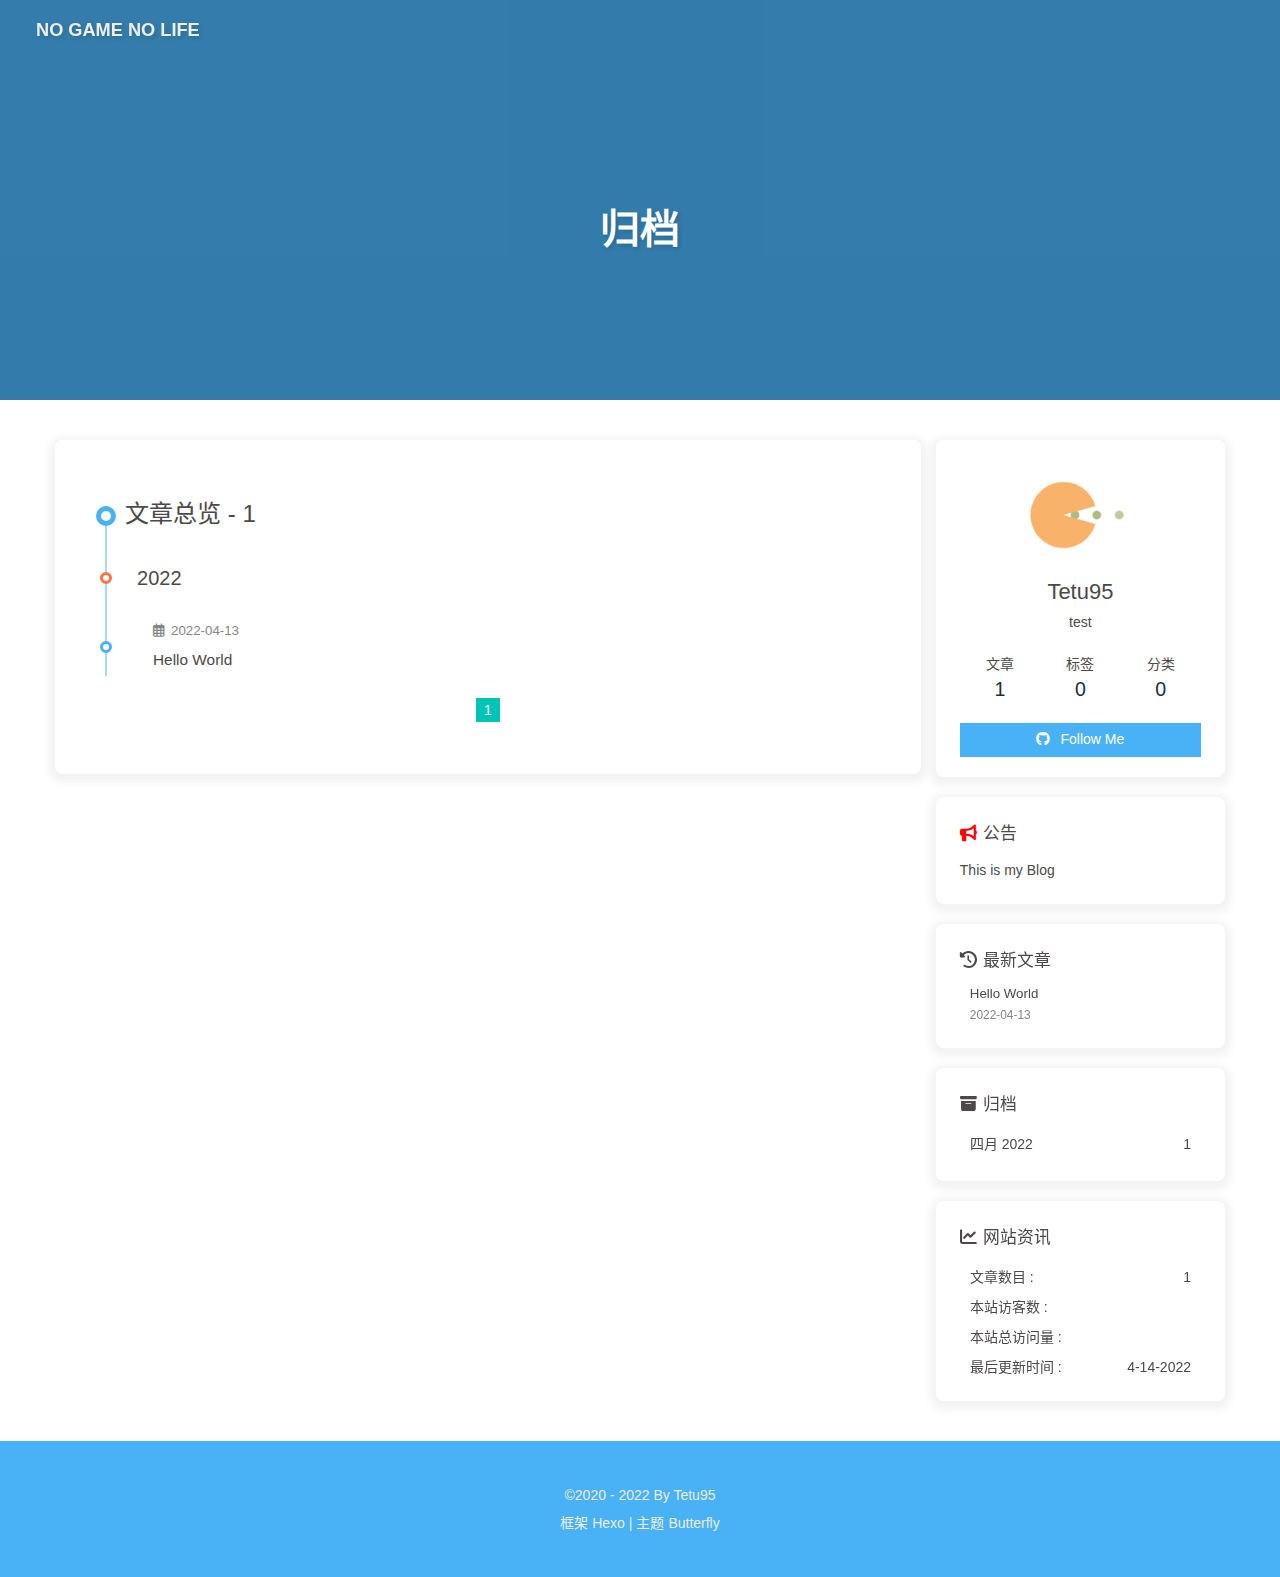
==== commit fe2ec68d: "Site updated: 2022-04-14 22:41:04" ====
--- a/archives/index.html
+++ b/archives/index.html
@@ -1,443 +1,142 @@
-<!DOCTYPE html>
-<html>
-<head>
-  <meta charset="utf-8">
+<!DOCTYPE html><html lang="zh-CN" data-theme="light"><head><meta charset="UTF-8"><meta http-equiv="X-UA-Compatible" content="IE=edge"><meta name="viewport" content="width=device-width, initial-scale=1.0, maximum-scale=1.0, user-scalable=no"><title>归档 | NO GAME NO LIFE</title><meta name="author" content="Tetu95"><meta name="copyright" content="Tetu95"><meta name="format-detection" content="telephone=no"><meta name="theme-color" content="#ffffff"><meta name="description" content="test">
+<meta property="og:type" content="website">
+<meta property="og:title" content="NO GAME NO LIFE">
+<meta property="og:url" content="https://www.baidu.com/archives/index.html">
+<meta property="og:site_name" content="NO GAME NO LIFE">
+<meta property="og:description" content="test">
+<meta property="og:locale" content="zh_CN">
+<meta property="og:image" content="https://i.loli.net/2021/02/24/5O1day2nriDzjSu.png">
+<meta property="article:author" content="Tetu95">
+<meta name="twitter:card" content="summary">
+<meta name="twitter:image" content="https://i.loli.net/2021/02/24/5O1day2nriDzjSu.png"><link rel="shortcut icon" href="/img/favicon.png"><link rel="canonical" href="https://www.baidu.com/archives/"><link rel="preconnect" href="//cdn.jsdelivr.net"/><link rel="preconnect" href="//busuanzi.ibruce.info"/><link rel="stylesheet" href="/css/index.css"><link rel="stylesheet" href="https://cdn.jsdelivr.net/npm/@fortawesome/fontawesome-free@6/css/all.min.css" media="print" onload="this.media='all'"><link rel="stylesheet" href="https://cdn.jsdelivr.net/npm/@fancyapps/ui/dist/fancybox.css" media="print" onload="this.media='all'"><script>const GLOBAL_CONFIG = { 
+  root: '/',
+  algolia: undefined,
+  localSearch: undefined,
+  translate: undefined,
+  noticeOutdate: undefined,
+  highlight: {"plugin":"highlighjs","highlightCopy":true,"highlightLang":true,"highlightHeightLimit":false},
+  copy: {
+    success: '复制成功',
+    error: '复制错误',
+    noSupport: '浏览器不支持'
+  },
+  relativeDate: {
+    homepage: false,
+    post: false
+  },
+  runtime: '',
+  date_suffix: {
+    just: '刚刚',
+    min: '分钟前',
+    hour: '小时前',
+    day: '天前',
+    month: '个月前'
+  },
+  copyright: undefined,
+  lightbox: 'fancybox',
+  Snackbar: undefined,
+  source: {
+    justifiedGallery: {
+      js: 'https://cdn.jsdelivr.net/npm/flickr-justified-gallery@2/dist/fjGallery.min.js',
+      css: 'https://cdn.jsdelivr.net/npm/flickr-justified-gallery@2/dist/fjGallery.min.css'
+    }
+  },
+  isPhotoFigcaption: false,
+  islazyload: false,
+  isAnchor: false
+}</script><script id="config-diff">var GLOBAL_CONFIG_SITE = {
+  title: '归档',
+  isPost: false,
+  isHome: false,
+  isHighlightShrink: false,
+  isToc: false,
+  postUpdate: '2022-04-14 21:24:09'
+}</script><noscript><style type="text/css">
+  #nav {
+    opacity: 1
+  }
+  .justified-gallery img {
+    opacity: 1
+  }
+
+  #recent-posts time,
+  #post-meta time {
+    display: inline !important
+  }
+</style></noscript><script>(win=>{
+    win.saveToLocal = {
+      set: function setWithExpiry(key, value, ttl) {
+        if (ttl === 0) return
+        const now = new Date()
+        const expiryDay = ttl * 86400000
+        const item = {
+          value: value,
+          expiry: now.getTime() + expiryDay,
+        }
+        localStorage.setItem(key, JSON.stringify(item))
+      },
+
+      get: function getWithExpiry(key) {
+        const itemStr = localStorage.getItem(key)
+
+        if (!itemStr) {
+          return undefined
+        }
+        const item = JSON.parse(itemStr)
+        const now = new Date()
+
+        if (now.getTime() > item.expiry) {
+          localStorage.removeItem(key)
+          return undefined
+        }
+        return item.value
+      }
+    }
   
-  <meta name="renderer" content="webkit">
-  <meta http-equiv="X-UA-Compatible" content="IE=edge" >
-  <link rel="dns-prefetch" href="http://example.com">
-  <title>Archives | Hexo</title>
-  <meta name="viewport" content="width=device-width, initial-scale=1, maximum-scale=1">
-  <meta property="og:type" content="website">
-<meta property="og:title" content="Hexo">
-<meta property="og:url" content="http://example.com/archives/index.html">
-<meta property="og:site_name" content="Hexo">
-<meta property="og:locale" content="en_US">
-<meta property="article:author" content="John Doe">
-<meta name="twitter:card" content="summary">
+    win.getScript = url => new Promise((resolve, reject) => {
+      const script = document.createElement('script')
+      script.src = url
+      script.async = true
+      script.onerror = reject
+      script.onload = script.onreadystatechange = function() {
+        const loadState = this.readyState
+        if (loadState && loadState !== 'loaded' && loadState !== 'complete') return
+        script.onload = script.onreadystatechange = null
+        resolve()
+      }
+      document.head.appendChild(script)
+    })
   
-    <link rel="alternative" href="/atom.xml" title="Hexo" type="application/atom+xml">
-  
-  
-    <link rel="icon" href="/favicon.png">
-  
-  <link rel="stylesheet" type="text/css" href="/./main.0cf68a.css">
-  <style type="text/css">
-  
-    #container.show {
-      background: linear-gradient(200deg,#a0cfe4,#e8c37e);
+      win.activateDarkMode = function () {
+        document.documentElement.setAttribute('data-theme', 'dark')
+        if (document.querySelector('meta[name="theme-color"]') !== null) {
+          document.querySelector('meta[name="theme-color"]').setAttribute('content', '#0d0d0d')
+        }
+      }
+      win.activateLightMode = function () {
+        document.documentElement.setAttribute('data-theme', 'light')
+        if (document.querySelector('meta[name="theme-color"]') !== null) {
+          document.querySelector('meta[name="theme-color"]').setAttribute('content', '#ffffff')
+        }
+      }
+      const t = saveToLocal.get('theme')
+    
+          if (t === 'dark') activateDarkMode()
+          else if (t === 'light') activateLightMode()
+        
+      const asideStatus = saveToLocal.get('aside-status')
+      if (asideStatus !== undefined) {
+        if (asideStatus === 'hide') {
+          document.documentElement.classList.add('hide-aside')
+        } else {
+          document.documentElement.classList.remove('hide-aside')
+        }
+      }
+    
+    const detectApple = () => {
+      if(/iPad|iPhone|iPod|Macintosh/.test(navigator.userAgent)){
+        document.documentElement.classList.add('apple')
+      }
     }
-  </style>
-  
-
-  
-
-<meta name="generator" content="Hexo 6.1.0"></head>
-
-<body>
-  <div id="container" q-class="show:isCtnShow">
-    <canvas id="anm-canvas" class="anm-canvas"></canvas>
-    <div class="left-col" q-class="show:isShow">
-      
-<div class="overlay" style="background: #4d4d4d"></div>
-<div class="intrude-less">
-	<header id="header" class="inner">
-		<a href="/" class="profilepic">
-			<img src="" class="js-avatar">
-		</a>
-		<hgroup>
-		  <h1 class="header-author"><a href="/"></a></h1>
-		</hgroup>
-		
-
-		<nav class="header-menu">
-			<ul>
-			
-				<li><a href="/">主页</a></li>
-	        
-				<li><a href="/tags/%E9%9A%8F%E7%AC%94/">随笔</a></li>
-	        
-			</ul>
-		</nav>
-		<nav class="header-smart-menu">
-    		
-    			
-    			<a q-on="click: openSlider(e, 'innerArchive')" href="javascript:void(0)">所有文章</a>
-    			
-            
-    			
-    			<a q-on="click: openSlider(e, 'friends')" href="javascript:void(0)">友链</a>
-    			
-            
-    			
-    			<a q-on="click: openSlider(e, 'aboutme')" href="javascript:void(0)">关于我</a>
-    			
-            
-		</nav>
-		<nav class="header-nav">
-			<div class="social">
-				
-					<a class="github" target="_blank" href="#" title="github"><i class="icon-github"></i></a>
-		        
-					<a class="weibo" target="_blank" href="#" title="weibo"><i class="icon-weibo"></i></a>
-		        
-					<a class="rss" target="_blank" href="#" title="rss"><i class="icon-rss"></i></a>
-		        
-					<a class="zhihu" target="_blank" href="#" title="zhihu"><i class="icon-zhihu"></i></a>
-		        
-			</div>
-		</nav>
-	</header>		
-</div>
-
-    </div>
-    <div class="mid-col" q-class="show:isShow,hide:isShow|isFalse">
-      
-<nav id="mobile-nav">
-  	<div class="overlay js-overlay" style="background: #4d4d4d"></div>
-	<div class="btnctn js-mobile-btnctn">
-  		<div class="slider-trigger list" q-on="click: openSlider(e)"><i class="icon icon-sort"></i></div>
-	</div>
-	<div class="intrude-less">
-		<header id="header" class="inner">
-			<div class="profilepic">
-				<img src="" class="js-avatar">
-			</div>
-			<hgroup>
-			  <h1 class="header-author js-header-author"></h1>
-			</hgroup>
-			
-			
-			
-				
-			
-				
-			
-			
-			
-			<nav class="header-nav">
-				<div class="social">
-					
-						<a class="github" target="_blank" href="#" title="github"><i class="icon-github"></i></a>
-			        
-						<a class="weibo" target="_blank" href="#" title="weibo"><i class="icon-weibo"></i></a>
-			        
-						<a class="rss" target="_blank" href="#" title="rss"><i class="icon-rss"></i></a>
-			        
-						<a class="zhihu" target="_blank" href="#" title="zhihu"><i class="icon-zhihu"></i></a>
-			        
-				</div>
-			</nav>
-
-			<nav class="header-menu js-header-menu">
-				<ul style="width: 50%">
-				
-				
-					<li style="width: 50%"><a href="/">主页</a></li>
-		        
-					<li style="width: 50%"><a href="/tags/%E9%9A%8F%E7%AC%94/">随笔</a></li>
-		        
-				</ul>
-			</nav>
-		</header>				
-	</div>
-	<div class="mobile-mask" style="display:none" q-show="isShow"></div>
-</nav>
-
-      <div id="wrapper" class="body-wrap">
-        <div class="menu-l">
-          <div class="canvas-wrap">
-            <canvas data-colors="#eaeaea" data-sectionHeight="100" data-contentId="js-content" id="myCanvas1" class="anm-canvas"></canvas>
-          </div>
-          <div id="js-content" class="content-ll">
-            
-  
-  
-    
-    
-      
-      
-      <section class="archives-wrap">
-        <div class="archive-year-wrap">
-          <a href="/archives/2022" class="archive-year">2022</a>
-        </div>
-        <div class="archives">
-    
-    <article class="archive-article archive-type-post">
-  <div class="archive-article-inner">
-    <header class="archive-article-header">
-      	<div class="article-meta">
-	      	<a href="/2022/04/13/hello-world/" class="archive-article-date">
-  	<time datetime="2022-04-13T09:19:42.666Z" itemprop="datePublished"><i class="icon-calendar icon"></i>2022-04-13</time>
-</a>
-        </div>
-    	 
-  
-    <h1 itemprop="name">
-      <a class="archive-article-title" href="/2022/04/13/hello-world/">Hello World</a>
-    </h1>
-  
-
-        <div class="article-info info-on-right">
-          
-          
-
-        </div>
-        <div class="clearfix"></div>
-    </header>
-  </div>
-</article>
-  
-  
-    </div></section>
-  
-
-    
-
-
-          </div>
-        </div>
-      </div>
-      <footer id="footer">
-  <div class="outer">
-    <div id="footer-info">
-    	<div class="footer-left">
-    		&copy; 2022 John Doe
-    	</div>
-      	<div class="footer-right">
-      		<a href="http://hexo.io/" target="_blank">Hexo</a>  Theme <a href="https://github.com/litten/hexo-theme-yilia" target="_blank">Yilia</a> by Litten
-      	</div>
-    </div>
-  </div>
-</footer>
-    </div>
-    <script>
-	var yiliaConfig = {
-		mathjax: false,
-		isHome: false,
-		isPost: false,
-		isArchive: true,
-		isTag: false,
-		isCategory: false,
-		open_in_new: false,
-		toc_hide_index: true,
-		root: "/",
-		innerArchive: true,
-		showTags: false
-	}
-</script>
-
-<script>!function(t){function n(e){if(r[e])return r[e].exports;var i=r[e]={exports:{},id:e,loaded:!1};return t[e].call(i.exports,i,i.exports,n),i.loaded=!0,i.exports}var r={};n.m=t,n.c=r,n.p="./",n(0)}([function(t,n,r){r(195),t.exports=r(191)},function(t,n,r){var e=r(3),i=r(52),o=r(27),u=r(28),c=r(53),f="prototype",a=function(t,n,r){var s,l,h,v,p=t&a.F,d=t&a.G,y=t&a.S,g=t&a.P,b=t&a.B,m=d?e:y?e[n]||(e[n]={}):(e[n]||{})[f],x=d?i:i[n]||(i[n]={}),w=x[f]||(x[f]={});d&&(r=n);for(s in r)l=!p&&m&&void 0!==m[s],h=(l?m:r)[s],v=b&&l?c(h,e):g&&"function"==typeof h?c(Function.call,h):h,m&&u(m,s,h,t&a.U),x[s]!=h&&o(x,s,v),g&&w[s]!=h&&(w[s]=h)};e.core=i,a.F=1,a.G=2,a.S=4,a.P=8,a.B=16,a.W=32,a.U=64,a.R=128,t.exports=a},function(t,n,r){var e=r(6);t.exports=function(t){if(!e(t))throw TypeError(t+" is not an object!");return t}},function(t,n){var r=t.exports="undefined"!=typeof window&&window.Math==Math?window:"undefined"!=typeof self&&self.Math==Math?self:Function("return this")();"number"==typeof __g&&(__g=r)},function(t,n){t.exports=function(t){try{return!!t()}catch(t){return!0}}},function(t,n){var r=t.exports="undefined"!=typeof window&&window.Math==Math?window:"undefined"!=typeof self&&self.Math==Math?self:Function("return this")();"number"==typeof __g&&(__g=r)},function(t,n){t.exports=function(t){return"object"==typeof t?null!==t:"function"==typeof t}},function(t,n,r){var e=r(126)("wks"),i=r(76),o=r(3).Symbol,u="function"==typeof o;(t.exports=function(t){return e[t]||(e[t]=u&&o[t]||(u?o:i)("Symbol."+t))}).store=e},function(t,n){var r={}.hasOwnProperty;t.exports=function(t,n){return r.call(t,n)}},function(t,n,r){var e=r(94),i=r(33);t.exports=function(t){return e(i(t))}},function(t,n,r){t.exports=!r(4)(function(){return 7!=Object.defineProperty({},"a",{get:function(){return 7}}).a})},function(t,n,r){var e=r(2),i=r(167),o=r(50),u=Object.defineProperty;n.f=r(10)?Object.defineProperty:function(t,n,r){if(e(t),n=o(n,!0),e(r),i)try{return u(t,n,r)}catch(t){}if("get"in r||"set"in r)throw TypeError("Accessors not supported!");return"value"in r&&(t[n]=r.value),t}},function(t,n,r){t.exports=!r(18)(function(){return 7!=Object.defineProperty({},"a",{get:function(){return 7}}).a})},function(t,n,r){var e=r(14),i=r(22);t.exports=r(12)?function(t,n,r){return e.f(t,n,i(1,r))}:function(t,n,r){return t[n]=r,t}},function(t,n,r){var e=r(20),i=r(58),o=r(42),u=Object.defineProperty;n.f=r(12)?Object.defineProperty:function(t,n,r){if(e(t),n=o(n,!0),e(r),i)try{return u(t,n,r)}catch(t){}if("get"in r||"set"in r)throw TypeError("Accessors not supported!");return"value"in r&&(t[n]=r.value),t}},function(t,n,r){var e=r(40)("wks"),i=r(23),o=r(5).Symbol,u="function"==typeof o;(t.exports=function(t){return e[t]||(e[t]=u&&o[t]||(u?o:i)("Symbol."+t))}).store=e},function(t,n,r){var e=r(67),i=Math.min;t.exports=function(t){return t>0?i(e(t),9007199254740991):0}},function(t,n,r){var e=r(46);t.exports=function(t){return Object(e(t))}},function(t,n){t.exports=function(t){try{return!!t()}catch(t){return!0}}},function(t,n,r){var e=r(63),i=r(34);t.exports=Object.keys||function(t){return e(t,i)}},function(t,n,r){var e=r(21);t.exports=function(t){if(!e(t))throw TypeError(t+" is not an object!");return t}},function(t,n){t.exports=function(t){return"object"==typeof t?null!==t:"function"==typeof t}},function(t,n){t.exports=function(t,n){return{enumerable:!(1&t),configurable:!(2&t),writable:!(4&t),value:n}}},function(t,n){var r=0,e=Math.random();t.exports=function(t){return"Symbol(".concat(void 0===t?"":t,")_",(++r+e).toString(36))}},function(t,n){var r={}.hasOwnProperty;t.exports=function(t,n){return r.call(t,n)}},function(t,n){var r=t.exports={version:"2.4.0"};"number"==typeof __e&&(__e=r)},function(t,n){t.exports=function(t){if("function"!=typeof t)throw TypeError(t+" is not a function!");return t}},function(t,n,r){var e=r(11),i=r(66);t.exports=r(10)?function(t,n,r){return e.f(t,n,i(1,r))}:function(t,n,r){return t[n]=r,t}},function(t,n,r){var e=r(3),i=r(27),o=r(24),u=r(76)("src"),c="toString",f=Function[c],a=(""+f).split(c);r(52).inspectSource=function(t){return f.call(t)},(t.exports=function(t,n,r,c){var f="function"==typeof r;f&&(o(r,"name")||i(r,"name",n)),t[n]!==r&&(f&&(o(r,u)||i(r,u,t[n]?""+t[n]:a.join(String(n)))),t===e?t[n]=r:c?t[n]?t[n]=r:i(t,n,r):(delete t[n],i(t,n,r)))})(Function.prototype,c,function(){return"function"==typeof this&&this[u]||f.call(this)})},function(t,n,r){var e=r(1),i=r(4),o=r(46),u=function(t,n,r,e){var i=String(o(t)),u="<"+n;return""!==r&&(u+=" "+r+'="'+String(e).replace(/"/g,"&quot;")+'"'),u+">"+i+"</"+n+">"};t.exports=function(t,n){var r={};r[t]=n(u),e(e.P+e.F*i(function(){var n=""[t]('"');return n!==n.toLowerCase()||n.split('"').length>3}),"String",r)}},function(t,n,r){var e=r(115),i=r(46);t.exports=function(t){return e(i(t))}},function(t,n,r){var e=r(116),i=r(66),o=r(30),u=r(50),c=r(24),f=r(167),a=Object.getOwnPropertyDescriptor;n.f=r(10)?a:function(t,n){if(t=o(t),n=u(n,!0),f)try{return a(t,n)}catch(t){}if(c(t,n))return i(!e.f.call(t,n),t[n])}},function(t,n,r){var e=r(24),i=r(17),o=r(145)("IE_PROTO"),u=Object.prototype;t.exports=Object.getPrototypeOf||function(t){return t=i(t),e(t,o)?t[o]:"function"==typeof t.constructor&&t instanceof t.constructor?t.constructor.prototype:t instanceof Object?u:null}},function(t,n){t.exports=function(t){if(void 0==t)throw TypeError("Can't call method on  "+t);return t}},function(t,n){t.exports="constructor,hasOwnProperty,isPrototypeOf,propertyIsEnumerable,toLocaleString,toString,valueOf".split(",")},function(t,n){t.exports={}},function(t,n){t.exports=!0},function(t,n){n.f={}.propertyIsEnumerable},function(t,n,r){var e=r(14).f,i=r(8),o=r(15)("toStringTag");t.exports=function(t,n,r){t&&!i(t=r?t:t.prototype,o)&&e(t,o,{configurable:!0,value:n})}},function(t,n,r){var e=r(40)("keys"),i=r(23);t.exports=function(t){return e[t]||(e[t]=i(t))}},function(t,n,r){var e=r(5),i="__core-js_shared__",o=e[i]||(e[i]={});t.exports=function(t){return o[t]||(o[t]={})}},function(t,n){var r=Math.ceil,e=Math.floor;t.exports=function(t){return isNaN(t=+t)?0:(t>0?e:r)(t)}},function(t,n,r){var e=r(21);t.exports=function(t,n){if(!e(t))return t;var r,i;if(n&&"function"==typeof(r=t.toString)&&!e(i=r.call(t)))return i;if("function"==typeof(r=t.valueOf)&&!e(i=r.call(t)))return i;if(!n&&"function"==typeof(r=t.toString)&&!e(i=r.call(t)))return i;throw TypeError("Can't convert object to primitive value")}},function(t,n,r){var e=r(5),i=r(25),o=r(36),u=r(44),c=r(14).f;t.exports=function(t){var n=i.Symbol||(i.Symbol=o?{}:e.Symbol||{});"_"==t.charAt(0)||t in n||c(n,t,{value:u.f(t)})}},function(t,n,r){n.f=r(15)},function(t,n){var r={}.toString;t.exports=function(t){return r.call(t).slice(8,-1)}},function(t,n){t.exports=function(t){if(void 0==t)throw TypeError("Can't call method on  "+t);return t}},function(t,n,r){var e=r(4);t.exports=function(t,n){return!!t&&e(function(){n?t.call(null,function(){},1):t.call(null)})}},function(t,n,r){var e=r(53),i=r(115),o=r(17),u=r(16),c=r(203);t.exports=function(t,n){var r=1==t,f=2==t,a=3==t,s=4==t,l=6==t,h=5==t||l,v=n||c;return function(n,c,p){for(var d,y,g=o(n),b=i(g),m=e(c,p,3),x=u(b.length),w=0,S=r?v(n,x):f?v(n,0):void 0;x>w;w++)if((h||w in b)&&(d=b[w],y=m(d,w,g),t))if(r)S[w]=y;else if(y)switch(t){case 3:return!0;case 5:return d;case 6:return w;case 2:S.push(d)}else if(s)return!1;return l?-1:a||s?s:S}}},function(t,n,r){var e=r(1),i=r(52),o=r(4);t.exports=function(t,n){var r=(i.Object||{})[t]||Object[t],u={};u[t]=n(r),e(e.S+e.F*o(function(){r(1)}),"Object",u)}},function(t,n,r){var e=r(6);t.exports=function(t,n){if(!e(t))return t;var r,i;if(n&&"function"==typeof(r=t.toString)&&!e(i=r.call(t)))return i;if("function"==typeof(r=t.valueOf)&&!e(i=r.call(t)))return i;if(!n&&"function"==typeof(r=t.toString)&&!e(i=r.call(t)))return i;throw TypeError("Can't convert object to primitive value")}},function(t,n,r){var e=r(5),i=r(25),o=r(91),u=r(13),c="prototype",f=function(t,n,r){var a,s,l,h=t&f.F,v=t&f.G,p=t&f.S,d=t&f.P,y=t&f.B,g=t&f.W,b=v?i:i[n]||(i[n]={}),m=b[c],x=v?e:p?e[n]:(e[n]||{})[c];v&&(r=n);for(a in r)(s=!h&&x&&void 0!==x[a])&&a in b||(l=s?x[a]:r[a],b[a]=v&&"function"!=typeof x[a]?r[a]:y&&s?o(l,e):g&&x[a]==l?function(t){var n=function(n,r,e){if(this instanceof t){switch(arguments.length){case 0:return new t;case 1:return new t(n);case 2:return new t(n,r)}return new t(n,r,e)}return t.apply(this,arguments)};return n[c]=t[c],n}(l):d&&"function"==typeof l?o(Function.call,l):l,d&&((b.virtual||(b.virtual={}))[a]=l,t&f.R&&m&&!m[a]&&u(m,a,l)))};f.F=1,f.G=2,f.S=4,f.P=8,f.B=16,f.W=32,f.U=64,f.R=128,t.exports=f},function(t,n){var r=t.exports={version:"2.4.0"};"number"==typeof __e&&(__e=r)},function(t,n,r){var e=r(26);t.exports=function(t,n,r){if(e(t),void 0===n)return t;switch(r){case 1:return function(r){return t.call(n,r)};case 2:return function(r,e){return t.call(n,r,e)};case 3:return function(r,e,i){return t.call(n,r,e,i)}}return function(){return t.apply(n,arguments)}}},function(t,n,r){var e=r(183),i=r(1),o=r(126)("metadata"),u=o.store||(o.store=new(r(186))),c=function(t,n,r){var i=u.get(t);if(!i){if(!r)return;u.set(t,i=new e)}var o=i.get(n);if(!o){if(!r)return;i.set(n,o=new e)}return o},f=function(t,n,r){var e=c(n,r,!1);return void 0!==e&&e.has(t)},a=function(t,n,r){var e=c(n,r,!1);return void 0===e?void 0:e.get(t)},s=function(t,n,r,e){c(r,e,!0).set(t,n)},l=function(t,n){var r=c(t,n,!1),e=[];return r&&r.forEach(function(t,n){e.push(n)}),e},h=function(t){return void 0===t||"symbol"==typeof t?t:String(t)},v=function(t){i(i.S,"Reflect",t)};t.exports={store:u,map:c,has:f,get:a,set:s,keys:l,key:h,exp:v}},function(t,n,r){"use strict";if(r(10)){var e=r(69),i=r(3),o=r(4),u=r(1),c=r(127),f=r(152),a=r(53),s=r(68),l=r(66),h=r(27),v=r(73),p=r(67),d=r(16),y=r(75),g=r(50),b=r(24),m=r(180),x=r(114),w=r(6),S=r(17),_=r(137),O=r(70),E=r(32),P=r(71).f,j=r(154),F=r(76),M=r(7),A=r(48),N=r(117),T=r(146),I=r(155),k=r(80),L=r(123),R=r(74),C=r(130),D=r(160),U=r(11),W=r(31),G=U.f,B=W.f,V=i.RangeError,z=i.TypeError,q=i.Uint8Array,K="ArrayBuffer",J="Shared"+K,Y="BYTES_PER_ELEMENT",H="prototype",$=Array[H],X=f.ArrayBuffer,Q=f.DataView,Z=A(0),tt=A(2),nt=A(3),rt=A(4),et=A(5),it=A(6),ot=N(!0),ut=N(!1),ct=I.values,ft=I.keys,at=I.entries,st=$.lastIndexOf,lt=$.reduce,ht=$.reduceRight,vt=$.join,pt=$.sort,dt=$.slice,yt=$.toString,gt=$.toLocaleString,bt=M("iterator"),mt=M("toStringTag"),xt=F("typed_constructor"),wt=F("def_constructor"),St=c.CONSTR,_t=c.TYPED,Ot=c.VIEW,Et="Wrong length!",Pt=A(1,function(t,n){return Tt(T(t,t[wt]),n)}),jt=o(function(){return 1===new q(new Uint16Array([1]).buffer)[0]}),Ft=!!q&&!!q[H].set&&o(function(){new q(1).set({})}),Mt=function(t,n){if(void 0===t)throw z(Et);var r=+t,e=d(t);if(n&&!m(r,e))throw V(Et);return e},At=function(t,n){var r=p(t);if(r<0||r%n)throw V("Wrong offset!");return r},Nt=function(t){if(w(t)&&_t in t)return t;throw z(t+" is not a typed array!")},Tt=function(t,n){if(!(w(t)&&xt in t))throw z("It is not a typed array constructor!");return new t(n)},It=function(t,n){return kt(T(t,t[wt]),n)},kt=function(t,n){for(var r=0,e=n.length,i=Tt(t,e);e>r;)i[r]=n[r++];return i},Lt=function(t,n,r){G(t,n,{get:function(){return this._d[r]}})},Rt=function(t){var n,r,e,i,o,u,c=S(t),f=arguments.length,s=f>1?arguments[1]:void 0,l=void 0!==s,h=j(c);if(void 0!=h&&!_(h)){for(u=h.call(c),e=[],n=0;!(o=u.next()).done;n++)e.push(o.value);c=e}for(l&&f>2&&(s=a(s,arguments[2],2)),n=0,r=d(c.length),i=Tt(this,r);r>n;n++)i[n]=l?s(c[n],n):c[n];return i},Ct=function(){for(var t=0,n=arguments.length,r=Tt(this,n);n>t;)r[t]=arguments[t++];return r},Dt=!!q&&o(function(){gt.call(new q(1))}),Ut=function(){return gt.apply(Dt?dt.call(Nt(this)):Nt(this),arguments)},Wt={copyWithin:function(t,n){return D.call(Nt(this),t,n,arguments.length>2?arguments[2]:void 0)},every:function(t){return rt(Nt(this),t,arguments.length>1?arguments[1]:void 0)},fill:function(t){return C.apply(Nt(this),arguments)},filter:function(t){return It(this,tt(Nt(this),t,arguments.length>1?arguments[1]:void 0))},find:function(t){return et(Nt(this),t,arguments.length>1?arguments[1]:void 0)},findIndex:function(t){return it(Nt(this),t,arguments.length>1?arguments[1]:void 0)},forEach:function(t){Z(Nt(this),t,arguments.length>1?arguments[1]:void 0)},indexOf:function(t){return ut(Nt(this),t,arguments.length>1?arguments[1]:void 0)},includes:function(t){return ot(Nt(this),t,arguments.length>1?arguments[1]:void 0)},join:function(t){return vt.apply(Nt(this),arguments)},lastIndexOf:function(t){return st.apply(Nt(this),arguments)},map:function(t){return Pt(Nt(this),t,arguments.length>1?arguments[1]:void 0)},reduce:function(t){return lt.apply(Nt(this),arguments)},reduceRight:function(t){return ht.apply(Nt(this),arguments)},reverse:function(){for(var t,n=this,r=Nt(n).length,e=Math.floor(r/2),i=0;i<e;)t=n[i],n[i++]=n[--r],n[r]=t;return n},some:function(t){return nt(Nt(this),t,arguments.length>1?arguments[1]:void 0)},sort:function(t){return pt.call(Nt(this),t)},subarray:function(t,n){var r=Nt(this),e=r.length,i=y(t,e);return new(T(r,r[wt]))(r.buffer,r.byteOffset+i*r.BYTES_PER_ELEMENT,d((void 0===n?e:y(n,e))-i))}},Gt=function(t,n){return It(this,dt.call(Nt(this),t,n))},Bt=function(t){Nt(this);var n=At(arguments[1],1),r=this.length,e=S(t),i=d(e.length),o=0;if(i+n>r)throw V(Et);for(;o<i;)this[n+o]=e[o++]},Vt={entries:function(){return at.call(Nt(this))},keys:function(){return ft.call(Nt(this))},values:function(){return ct.call(Nt(this))}},zt=function(t,n){return w(t)&&t[_t]&&"symbol"!=typeof n&&n in t&&String(+n)==String(n)},qt=function(t,n){return zt(t,n=g(n,!0))?l(2,t[n]):B(t,n)},Kt=function(t,n,r){return!(zt(t,n=g(n,!0))&&w(r)&&b(r,"value"))||b(r,"get")||b(r,"set")||r.configurable||b(r,"writable")&&!r.writable||b(r,"enumerable")&&!r.enumerable?G(t,n,r):(t[n]=r.value,t)};St||(W.f=qt,U.f=Kt),u(u.S+u.F*!St,"Object",{getOwnPropertyDescriptor:qt,defineProperty:Kt}),o(function(){yt.call({})})&&(yt=gt=function(){return vt.call(this)});var Jt=v({},Wt);v(Jt,Vt),h(Jt,bt,Vt.values),v(Jt,{slice:Gt,set:Bt,constructor:function(){},toString:yt,toLocaleString:Ut}),Lt(Jt,"buffer","b"),Lt(Jt,"byteOffset","o"),Lt(Jt,"byteLength","l"),Lt(Jt,"length","e"),G(Jt,mt,{get:function(){return this[_t]}}),t.exports=function(t,n,r,f){f=!!f;var a=t+(f?"Clamped":"")+"Array",l="Uint8Array"!=a,v="get"+t,p="set"+t,y=i[a],g=y||{},b=y&&E(y),m=!y||!c.ABV,S={},_=y&&y[H],j=function(t,r){var e=t._d;return e.v[v](r*n+e.o,jt)},F=function(t,r,e){var i=t._d;f&&(e=(e=Math.round(e))<0?0:e>255?255:255&e),i.v[p](r*n+i.o,e,jt)},M=function(t,n){G(t,n,{get:function(){return j(this,n)},set:function(t){return F(this,n,t)},enumerable:!0})};m?(y=r(function(t,r,e,i){s(t,y,a,"_d");var o,u,c,f,l=0,v=0;if(w(r)){if(!(r instanceof X||(f=x(r))==K||f==J))return _t in r?kt(y,r):Rt.call(y,r);o=r,v=At(e,n);var p=r.byteLength;if(void 0===i){if(p%n)throw V(Et);if((u=p-v)<0)throw V(Et)}else if((u=d(i)*n)+v>p)throw V(Et);c=u/n}else c=Mt(r,!0),u=c*n,o=new X(u);for(h(t,"_d",{b:o,o:v,l:u,e:c,v:new Q(o)});l<c;)M(t,l++)}),_=y[H]=O(Jt),h(_,"constructor",y)):L(function(t){new y(null),new y(t)},!0)||(y=r(function(t,r,e,i){s(t,y,a);var o;return w(r)?r instanceof X||(o=x(r))==K||o==J?void 0!==i?new g(r,At(e,n),i):void 0!==e?new g(r,At(e,n)):new g(r):_t in r?kt(y,r):Rt.call(y,r):new g(Mt(r,l))}),Z(b!==Function.prototype?P(g).concat(P(b)):P(g),function(t){t in y||h(y,t,g[t])}),y[H]=_,e||(_.constructor=y));var A=_[bt],N=!!A&&("values"==A.name||void 0==A.name),T=Vt.values;h(y,xt,!0),h(_,_t,a),h(_,Ot,!0),h(_,wt,y),(f?new y(1)[mt]==a:mt in _)||G(_,mt,{get:function(){return a}}),S[a]=y,u(u.G+u.W+u.F*(y!=g),S),u(u.S,a,{BYTES_PER_ELEMENT:n,from:Rt,of:Ct}),Y in _||h(_,Y,n),u(u.P,a,Wt),R(a),u(u.P+u.F*Ft,a,{set:Bt}),u(u.P+u.F*!N,a,Vt),u(u.P+u.F*(_.toString!=yt),a,{toString:yt}),u(u.P+u.F*o(function(){new y(1).slice()}),a,{slice:Gt}),u(u.P+u.F*(o(function(){return[1,2].toLocaleString()!=new y([1,2]).toLocaleString()})||!o(function(){_.toLocaleString.call([1,2])})),a,{toLocaleString:Ut}),k[a]=N?A:T,e||N||h(_,bt,T)}}else t.exports=function(){}},function(t,n){var r={}.toString;t.exports=function(t){return r.call(t).slice(8,-1)}},function(t,n,r){var e=r(21),i=r(5).document,o=e(i)&&e(i.createElement);t.exports=function(t){return o?i.createElement(t):{}}},function(t,n,r){t.exports=!r(12)&&!r(18)(function(){return 7!=Object.defineProperty(r(57)("div"),"a",{get:function(){return 7}}).a})},function(t,n,r){"use strict";var e=r(36),i=r(51),o=r(64),u=r(13),c=r(8),f=r(35),a=r(96),s=r(38),l=r(103),h=r(15)("iterator"),v=!([].keys&&"next"in[].keys()),p="keys",d="values",y=function(){return this};t.exports=function(t,n,r,g,b,m,x){a(r,n,g);var w,S,_,O=function(t){if(!v&&t in F)return F[t];switch(t){case p:case d:return function(){return new r(this,t)}}return function(){return new r(this,t)}},E=n+" Iterator",P=b==d,j=!1,F=t.prototype,M=F[h]||F["@@iterator"]||b&&F[b],A=M||O(b),N=b?P?O("entries"):A:void 0,T="Array"==n?F.entries||M:M;if(T&&(_=l(T.call(new t)))!==Object.prototype&&(s(_,E,!0),e||c(_,h)||u(_,h,y)),P&&M&&M.name!==d&&(j=!0,A=function(){return M.call(this)}),e&&!x||!v&&!j&&F[h]||u(F,h,A),f[n]=A,f[E]=y,b)if(w={values:P?A:O(d),keys:m?A:O(p),entries:N},x)for(S in w)S in F||o(F,S,w[S]);else i(i.P+i.F*(v||j),n,w);return w}},function(t,n,r){var e=r(20),i=r(100),o=r(34),u=r(39)("IE_PROTO"),c=function(){},f="prototype",a=function(){var t,n=r(57)("iframe"),e=o.length;for(n.style.display="none",r(93).appendChild(n),n.src="javascript:",t=n.contentWindow.document,t.open(),t.write("<script>document.F=Object<\/script>"),t.close(),a=t.F;e--;)delete a[f][o[e]];return a()};t.exports=Object.create||function(t,n){var r;return null!==t?(c[f]=e(t),r=new c,c[f]=null,r[u]=t):r=a(),void 0===n?r:i(r,n)}},function(t,n,r){var e=r(63),i=r(34).concat("length","prototype");n.f=Object.getOwnPropertyNames||function(t){return e(t,i)}},function(t,n){n.f=Object.getOwnPropertySymbols},function(t,n,r){var e=r(8),i=r(9),o=r(90)(!1),u=r(39)("IE_PROTO");t.exports=function(t,n){var r,c=i(t),f=0,a=[];for(r in c)r!=u&&e(c,r)&&a.push(r);for(;n.length>f;)e(c,r=n[f++])&&(~o(a,r)||a.push(r));return a}},function(t,n,r){t.exports=r(13)},function(t,n,r){var e=r(76)("meta"),i=r(6),o=r(24),u=r(11).f,c=0,f=Object.isExtensible||function(){return!0},a=!r(4)(function(){return f(Object.preventExtensions({}))}),s=function(t){u(t,e,{value:{i:"O"+ ++c,w:{}}})},l=function(t,n){if(!i(t))return"symbol"==typeof t?t:("string"==typeof t?"S":"P")+t;if(!o(t,e)){if(!f(t))return"F";if(!n)return"E";s(t)}return t[e].i},h=function(t,n){if(!o(t,e)){if(!f(t))return!0;if(!n)return!1;s(t)}return t[e].w},v=function(t){return a&&p.NEED&&f(t)&&!o(t,e)&&s(t),t},p=t.exports={KEY:e,NEED:!1,fastKey:l,getWeak:h,onFreeze:v}},function(t,n){t.exports=function(t,n){return{enumerable:!(1&t),configurable:!(2&t),writable:!(4&t),value:n}}},function(t,n){var r=Math.ceil,e=Math.floor;t.exports=function(t){return isNaN(t=+t)?0:(t>0?e:r)(t)}},function(t,n){t.exports=function(t,n,r,e){if(!(t instanceof n)||void 0!==e&&e in t)throw TypeError(r+": incorrect invocation!");return t}},function(t,n){t.exports=!1},function(t,n,r){var e=r(2),i=r(173),o=r(133),u=r(145)("IE_PROTO"),c=function(){},f="prototype",a=function(){var t,n=r(132)("iframe"),e=o.length;for(n.style.display="none",r(135).appendChild(n),n.src="javascript:",t=n.contentWindow.document,t.open(),t.write("<script>document.F=Object<\/script>"),t.close(),a=t.F;e--;)delete a[f][o[e]];return a()};t.exports=Object.create||function(t,n){var r;return null!==t?(c[f]=e(t),r=new c,c[f]=null,r[u]=t):r=a(),void 0===n?r:i(r,n)}},function(t,n,r){var e=r(175),i=r(133).concat("length","prototype");n.f=Object.getOwnPropertyNames||function(t){return e(t,i)}},function(t,n,r){var e=r(175),i=r(133);t.exports=Object.keys||function(t){return e(t,i)}},function(t,n,r){var e=r(28);t.exports=function(t,n,r){for(var i in n)e(t,i,n[i],r);return t}},function(t,n,r){"use strict";var e=r(3),i=r(11),o=r(10),u=r(7)("species");t.exports=function(t){var n=e[t];o&&n&&!n[u]&&i.f(n,u,{configurable:!0,get:function(){return this}})}},function(t,n,r){var e=r(67),i=Math.max,o=Math.min;t.exports=function(t,n){return t=e(t),t<0?i(t+n,0):o(t,n)}},function(t,n){var r=0,e=Math.random();t.exports=function(t){return"Symbol(".concat(void 0===t?"":t,")_",(++r+e).toString(36))}},function(t,n,r){var e=r(33);t.exports=function(t){return Object(e(t))}},function(t,n,r){var e=r(7)("unscopables"),i=Array.prototype;void 0==i[e]&&r(27)(i,e,{}),t.exports=function(t){i[e][t]=!0}},function(t,n,r){var e=r(53),i=r(169),o=r(137),u=r(2),c=r(16),f=r(154),a={},s={},n=t.exports=function(t,n,r,l,h){var v,p,d,y,g=h?function(){return t}:f(t),b=e(r,l,n?2:1),m=0;if("function"!=typeof g)throw TypeError(t+" is not iterable!");if(o(g)){for(v=c(t.length);v>m;m++)if((y=n?b(u(p=t[m])[0],p[1]):b(t[m]))===a||y===s)return y}else for(d=g.call(t);!(p=d.next()).done;)if((y=i(d,b,p.value,n))===a||y===s)return y};n.BREAK=a,n.RETURN=s},function(t,n){t.exports={}},function(t,n,r){var e=r(11).f,i=r(24),o=r(7)("toStringTag");t.exports=function(t,n,r){t&&!i(t=r?t:t.prototype,o)&&e(t,o,{configurable:!0,value:n})}},function(t,n,r){var e=r(1),i=r(46),o=r(4),u=r(150),c="["+u+"]",f="​-",a=RegExp("^"+c+c+"*"),s=RegExp(c+c+"*$"),l=function(t,n,r){var i={},c=o(function(){return!!u[t]()||f[t]()!=f}),a=i[t]=c?n(h):u[t];r&&(i[r]=a),e(e.P+e.F*c,"String",i)},h=l.trim=function(t,n){return t=String(i(t)),1&n&&(t=t.replace(a,"")),2&n&&(t=t.replace(s,"")),t};t.exports=l},function(t,n,r){t.exports={default:r(86),__esModule:!0}},function(t,n,r){t.exports={default:r(87),__esModule:!0}},function(t,n,r){"use strict";function e(t){return t&&t.__esModule?t:{default:t}}n.__esModule=!0;var i=r(84),o=e(i),u=r(83),c=e(u),f="function"==typeof c.default&&"symbol"==typeof o.default?function(t){return typeof t}:function(t){return t&&"function"==typeof c.default&&t.constructor===c.default&&t!==c.default.prototype?"symbol":typeof t};n.default="function"==typeof c.default&&"symbol"===f(o.default)?function(t){return void 0===t?"undefined":f(t)}:function(t){return t&&"function"==typeof c.default&&t.constructor===c.default&&t!==c.default.prototype?"symbol":void 0===t?"undefined":f(t)}},function(t,n,r){r(110),r(108),r(111),r(112),t.exports=r(25).Symbol},function(t,n,r){r(109),r(113),t.exports=r(44).f("iterator")},function(t,n){t.exports=function(t){if("function"!=typeof t)throw TypeError(t+" is not a function!");return t}},function(t,n){t.exports=function(){}},function(t,n,r){var e=r(9),i=r(106),o=r(105);t.exports=function(t){return function(n,r,u){var c,f=e(n),a=i(f.length),s=o(u,a);if(t&&r!=r){for(;a>s;)if((c=f[s++])!=c)return!0}else for(;a>s;s++)if((t||s in f)&&f[s]===r)return t||s||0;return!t&&-1}}},function(t,n,r){var e=r(88);t.exports=function(t,n,r){if(e(t),void 0===n)return t;switch(r){case 1:return function(r){return t.call(n,r)};case 2:return function(r,e){return t.call(n,r,e)};case 3:return function(r,e,i){return t.call(n,r,e,i)}}return function(){return t.apply(n,arguments)}}},function(t,n,r){var e=r(19),i=r(62),o=r(37);t.exports=function(t){var n=e(t),r=i.f;if(r)for(var u,c=r(t),f=o.f,a=0;c.length>a;)f.call(t,u=c[a++])&&n.push(u);return n}},function(t,n,r){t.exports=r(5).document&&document.documentElement},function(t,n,r){var e=r(56);t.exports=Object("z").propertyIsEnumerable(0)?Object:function(t){return"String"==e(t)?t.split(""):Object(t)}},function(t,n,r){var e=r(56);t.exports=Array.isArray||function(t){return"Array"==e(t)}},function(t,n,r){"use strict";var e=r(60),i=r(22),o=r(38),u={};r(13)(u,r(15)("iterator"),function(){return this}),t.exports=function(t,n,r){t.prototype=e(u,{next:i(1,r)}),o(t,n+" Iterator")}},function(t,n){t.exports=function(t,n){return{value:n,done:!!t}}},function(t,n,r){var e=r(19),i=r(9);t.exports=function(t,n){for(var r,o=i(t),u=e(o),c=u.length,f=0;c>f;)if(o[r=u[f++]]===n)return r}},function(t,n,r){var e=r(23)("meta"),i=r(21),o=r(8),u=r(14).f,c=0,f=Object.isExtensible||function(){return!0},a=!r(18)(function(){return f(Object.preventExtensions({}))}),s=function(t){u(t,e,{value:{i:"O"+ ++c,w:{}}})},l=function(t,n){if(!i(t))return"symbol"==typeof t?t:("string"==typeof t?"S":"P")+t;if(!o(t,e)){if(!f(t))return"F";if(!n)return"E";s(t)}return t[e].i},h=function(t,n){if(!o(t,e)){if(!f(t))return!0;if(!n)return!1;s(t)}return t[e].w},v=function(t){return a&&p.NEED&&f(t)&&!o(t,e)&&s(t),t},p=t.exports={KEY:e,NEED:!1,fastKey:l,getWeak:h,onFreeze:v}},function(t,n,r){var e=r(14),i=r(20),o=r(19);t.exports=r(12)?Object.defineProperties:function(t,n){i(t);for(var r,u=o(n),c=u.length,f=0;c>f;)e.f(t,r=u[f++],n[r]);return t}},function(t,n,r){var e=r(37),i=r(22),o=r(9),u=r(42),c=r(8),f=r(58),a=Object.getOwnPropertyDescriptor;n.f=r(12)?a:function(t,n){if(t=o(t),n=u(n,!0),f)try{return a(t,n)}catch(t){}if(c(t,n))return i(!e.f.call(t,n),t[n])}},function(t,n,r){var e=r(9),i=r(61).f,o={}.toString,u="object"==typeof window&&window&&Object.getOwnPropertyNames?Object.getOwnPropertyNames(window):[],c=function(t){try{return i(t)}catch(t){return u.slice()}};t.exports.f=function(t){return u&&"[object Window]"==o.call(t)?c(t):i(e(t))}},function(t,n,r){var e=r(8),i=r(77),o=r(39)("IE_PROTO"),u=Object.prototype;t.exports=Object.getPrototypeOf||function(t){return t=i(t),e(t,o)?t[o]:"function"==typeof t.constructor&&t instanceof t.constructor?t.constructor.prototype:t instanceof Object?u:null}},function(t,n,r){var e=r(41),i=r(33);t.exports=function(t){return function(n,r){var o,u,c=String(i(n)),f=e(r),a=c.length;return f<0||f>=a?t?"":void 0:(o=c.charCodeAt(f),o<55296||o>56319||f+1===a||(u=c.charCodeAt(f+1))<56320||u>57343?t?c.charAt(f):o:t?c.slice(f,f+2):u-56320+(o-55296<<10)+65536)}}},function(t,n,r){var e=r(41),i=Math.max,o=Math.min;t.exports=function(t,n){return t=e(t),t<0?i(t+n,0):o(t,n)}},function(t,n,r){var e=r(41),i=Math.min;t.exports=function(t){return t>0?i(e(t),9007199254740991):0}},function(t,n,r){"use strict";var e=r(89),i=r(97),o=r(35),u=r(9);t.exports=r(59)(Array,"Array",function(t,n){this._t=u(t),this._i=0,this._k=n},function(){var t=this._t,n=this._k,r=this._i++;return!t||r>=t.length?(this._t=void 0,i(1)):"keys"==n?i(0,r):"values"==n?i(0,t[r]):i(0,[r,t[r]])},"values"),o.Arguments=o.Array,e("keys"),e("values"),e("entries")},function(t,n){},function(t,n,r){"use strict";var e=r(104)(!0);r(59)(String,"String",function(t){this._t=String(t),this._i=0},function(){var t,n=this._t,r=this._i;return r>=n.length?{value:void 0,done:!0}:(t=e(n,r),this._i+=t.length,{value:t,done:!1})})},function(t,n,r){"use strict";var e=r(5),i=r(8),o=r(12),u=r(51),c=r(64),f=r(99).KEY,a=r(18),s=r(40),l=r(38),h=r(23),v=r(15),p=r(44),d=r(43),y=r(98),g=r(92),b=r(95),m=r(20),x=r(9),w=r(42),S=r(22),_=r(60),O=r(102),E=r(101),P=r(14),j=r(19),F=E.f,M=P.f,A=O.f,N=e.Symbol,T=e.JSON,I=T&&T.stringify,k="prototype",L=v("_hidden"),R=v("toPrimitive"),C={}.propertyIsEnumerable,D=s("symbol-registry"),U=s("symbols"),W=s("op-symbols"),G=Object[k],B="function"==typeof N,V=e.QObject,z=!V||!V[k]||!V[k].findChild,q=o&&a(function(){return 7!=_(M({},"a",{get:function(){return M(this,"a",{value:7}).a}})).a})?function(t,n,r){var e=F(G,n);e&&delete G[n],M(t,n,r),e&&t!==G&&M(G,n,e)}:M,K=function(t){var n=U[t]=_(N[k]);return n._k=t,n},J=B&&"symbol"==typeof N.iterator?function(t){return"symbol"==typeof t}:function(t){return t instanceof N},Y=function(t,n,r){return t===G&&Y(W,n,r),m(t),n=w(n,!0),m(r),i(U,n)?(r.enumerable?(i(t,L)&&t[L][n]&&(t[L][n]=!1),r=_(r,{enumerable:S(0,!1)})):(i(t,L)||M(t,L,S(1,{})),t[L][n]=!0),q(t,n,r)):M(t,n,r)},H=function(t,n){m(t);for(var r,e=g(n=x(n)),i=0,o=e.length;o>i;)Y(t,r=e[i++],n[r]);return t},$=function(t,n){return void 0===n?_(t):H(_(t),n)},X=function(t){var n=C.call(this,t=w(t,!0));return!(this===G&&i(U,t)&&!i(W,t))&&(!(n||!i(this,t)||!i(U,t)||i(this,L)&&this[L][t])||n)},Q=function(t,n){if(t=x(t),n=w(n,!0),t!==G||!i(U,n)||i(W,n)){var r=F(t,n);return!r||!i(U,n)||i(t,L)&&t[L][n]||(r.enumerable=!0),r}},Z=function(t){for(var n,r=A(x(t)),e=[],o=0;r.length>o;)i(U,n=r[o++])||n==L||n==f||e.push(n);return e},tt=function(t){for(var n,r=t===G,e=A(r?W:x(t)),o=[],u=0;e.length>u;)!i(U,n=e[u++])||r&&!i(G,n)||o.push(U[n]);return o};B||(N=function(){if(this instanceof N)throw TypeError("Symbol is not a constructor!");var t=h(arguments.length>0?arguments[0]:void 0),n=function(r){this===G&&n.call(W,r),i(this,L)&&i(this[L],t)&&(this[L][t]=!1),q(this,t,S(1,r))};return o&&z&&q(G,t,{configurable:!0,set:n}),K(t)},c(N[k],"toString",function(){return this._k}),E.f=Q,P.f=Y,r(61).f=O.f=Z,r(37).f=X,r(62).f=tt,o&&!r(36)&&c(G,"propertyIsEnumerable",X,!0),p.f=function(t){return K(v(t))}),u(u.G+u.W+u.F*!B,{Symbol:N});for(var nt="hasInstance,isConcatSpreadable,iterator,match,replace,search,species,split,toPrimitive,toStringTag,unscopables".split(","),rt=0;nt.length>rt;)v(nt[rt++]);for(var nt=j(v.store),rt=0;nt.length>rt;)d(nt[rt++]);u(u.S+u.F*!B,"Symbol",{for:function(t){return i(D,t+="")?D[t]:D[t]=N(t)},keyFor:function(t){if(J(t))return y(D,t);throw TypeError(t+" is not a symbol!")},useSetter:function(){z=!0},useSimple:function(){z=!1}}),u(u.S+u.F*!B,"Object",{create:$,defineProperty:Y,defineProperties:H,getOwnPropertyDescriptor:Q,getOwnPropertyNames:Z,getOwnPropertySymbols:tt}),T&&u(u.S+u.F*(!B||a(function(){var t=N();return"[null]"!=I([t])||"{}"!=I({a:t})||"{}"!=I(Object(t))})),"JSON",{stringify:function(t){if(void 0!==t&&!J(t)){for(var n,r,e=[t],i=1;arguments.length>i;)e.push(arguments[i++]);return n=e[1],"function"==typeof n&&(r=n),!r&&b(n)||(n=function(t,n){if(r&&(n=r.call(this,t,n)),!J(n))return n}),e[1]=n,I.apply(T,e)}}}),N[k][R]||r(13)(N[k],R,N[k].valueOf),l(N,"Symbol"),l(Math,"Math",!0),l(e.JSON,"JSON",!0)},function(t,n,r){r(43)("asyncIterator")},function(t,n,r){r(43)("observable")},function(t,n,r){r(107);for(var e=r(5),i=r(13),o=r(35),u=r(15)("toStringTag"),c=["NodeList","DOMTokenList","MediaList","StyleSheetList","CSSRuleList"],f=0;f<5;f++){var a=c[f],s=e[a],l=s&&s.prototype;l&&!l[u]&&i(l,u,a),o[a]=o.Array}},function(t,n,r){var e=r(45),i=r(7)("toStringTag"),o="Arguments"==e(function(){return arguments}()),u=function(t,n){try{return t[n]}catch(t){}};t.exports=function(t){var n,r,c;return void 0===t?"Undefined":null===t?"Null":"string"==typeof(r=u(n=Object(t),i))?r:o?e(n):"Object"==(c=e(n))&&"function"==typeof n.callee?"Arguments":c}},function(t,n,r){var e=r(45);t.exports=Object("z").propertyIsEnumerable(0)?Object:function(t){return"String"==e(t)?t.split(""):Object(t)}},function(t,n){n.f={}.propertyIsEnumerable},function(t,n,r){var e=r(30),i=r(16),o=r(75);t.exports=function(t){return function(n,r,u){var c,f=e(n),a=i(f.length),s=o(u,a);if(t&&r!=r){for(;a>s;)if((c=f[s++])!=c)return!0}else for(;a>s;s++)if((t||s in f)&&f[s]===r)return t||s||0;return!t&&-1}}},function(t,n,r){"use strict";var e=r(3),i=r(1),o=r(28),u=r(73),c=r(65),f=r(79),a=r(68),s=r(6),l=r(4),h=r(123),v=r(81),p=r(136);t.exports=function(t,n,r,d,y,g){var b=e[t],m=b,x=y?"set":"add",w=m&&m.prototype,S={},_=function(t){var n=w[t];o(w,t,"delete"==t?function(t){return!(g&&!s(t))&&n.call(this,0===t?0:t)}:"has"==t?function(t){return!(g&&!s(t))&&n.call(this,0===t?0:t)}:"get"==t?function(t){return g&&!s(t)?void 0:n.call(this,0===t?0:t)}:"add"==t?function(t){return n.call(this,0===t?0:t),this}:function(t,r){return n.call(this,0===t?0:t,r),this})};if("function"==typeof m&&(g||w.forEach&&!l(function(){(new m).entries().next()}))){var O=new m,E=O[x](g?{}:-0,1)!=O,P=l(function(){O.has(1)}),j=h(function(t){new m(t)}),F=!g&&l(function(){for(var t=new m,n=5;n--;)t[x](n,n);return!t.has(-0)});j||(m=n(function(n,r){a(n,m,t);var e=p(new b,n,m);return void 0!=r&&f(r,y,e[x],e),e}),m.prototype=w,w.constructor=m),(P||F)&&(_("delete"),_("has"),y&&_("get")),(F||E)&&_(x),g&&w.clear&&delete w.clear}else m=d.getConstructor(n,t,y,x),u(m.prototype,r),c.NEED=!0;return v(m,t),S[t]=m,i(i.G+i.W+i.F*(m!=b),S),g||d.setStrong(m,t,y),m}},function(t,n,r){"use strict";var e=r(27),i=r(28),o=r(4),u=r(46),c=r(7);t.exports=function(t,n,r){var f=c(t),a=r(u,f,""[t]),s=a[0],l=a[1];o(function(){var n={};return n[f]=function(){return 7},7!=""[t](n)})&&(i(String.prototype,t,s),e(RegExp.prototype,f,2==n?function(t,n){return l.call(t,this,n)}:function(t){return l.call(t,this)}))}
-},function(t,n,r){"use strict";var e=r(2);t.exports=function(){var t=e(this),n="";return t.global&&(n+="g"),t.ignoreCase&&(n+="i"),t.multiline&&(n+="m"),t.unicode&&(n+="u"),t.sticky&&(n+="y"),n}},function(t,n){t.exports=function(t,n,r){var e=void 0===r;switch(n.length){case 0:return e?t():t.call(r);case 1:return e?t(n[0]):t.call(r,n[0]);case 2:return e?t(n[0],n[1]):t.call(r,n[0],n[1]);case 3:return e?t(n[0],n[1],n[2]):t.call(r,n[0],n[1],n[2]);case 4:return e?t(n[0],n[1],n[2],n[3]):t.call(r,n[0],n[1],n[2],n[3])}return t.apply(r,n)}},function(t,n,r){var e=r(6),i=r(45),o=r(7)("match");t.exports=function(t){var n;return e(t)&&(void 0!==(n=t[o])?!!n:"RegExp"==i(t))}},function(t,n,r){var e=r(7)("iterator"),i=!1;try{var o=[7][e]();o.return=function(){i=!0},Array.from(o,function(){throw 2})}catch(t){}t.exports=function(t,n){if(!n&&!i)return!1;var r=!1;try{var o=[7],u=o[e]();u.next=function(){return{done:r=!0}},o[e]=function(){return u},t(o)}catch(t){}return r}},function(t,n,r){t.exports=r(69)||!r(4)(function(){var t=Math.random();__defineSetter__.call(null,t,function(){}),delete r(3)[t]})},function(t,n){n.f=Object.getOwnPropertySymbols},function(t,n,r){var e=r(3),i="__core-js_shared__",o=e[i]||(e[i]={});t.exports=function(t){return o[t]||(o[t]={})}},function(t,n,r){for(var e,i=r(3),o=r(27),u=r(76),c=u("typed_array"),f=u("view"),a=!(!i.ArrayBuffer||!i.DataView),s=a,l=0,h="Int8Array,Uint8Array,Uint8ClampedArray,Int16Array,Uint16Array,Int32Array,Uint32Array,Float32Array,Float64Array".split(",");l<9;)(e=i[h[l++]])?(o(e.prototype,c,!0),o(e.prototype,f,!0)):s=!1;t.exports={ABV:a,CONSTR:s,TYPED:c,VIEW:f}},function(t,n){"use strict";var r={versions:function(){var t=window.navigator.userAgent;return{trident:t.indexOf("Trident")>-1,presto:t.indexOf("Presto")>-1,webKit:t.indexOf("AppleWebKit")>-1,gecko:t.indexOf("Gecko")>-1&&-1==t.indexOf("KHTML"),mobile:!!t.match(/AppleWebKit.*Mobile.*/),ios:!!t.match(/\(i[^;]+;( U;)? CPU.+Mac OS X/),android:t.indexOf("Android")>-1||t.indexOf("Linux")>-1,iPhone:t.indexOf("iPhone")>-1||t.indexOf("Mac")>-1,iPad:t.indexOf("iPad")>-1,webApp:-1==t.indexOf("Safari"),weixin:-1==t.indexOf("MicroMessenger")}}()};t.exports=r},function(t,n,r){"use strict";var e=r(85),i=function(t){return t&&t.__esModule?t:{default:t}}(e),o=function(){function t(t,n,e){return n||e?String.fromCharCode(n||e):r[t]||t}function n(t){return e[t]}var r={"&quot;":'"',"&lt;":"<","&gt;":">","&amp;":"&","&nbsp;":" "},e={};for(var u in r)e[r[u]]=u;return r["&apos;"]="'",e["'"]="&#39;",{encode:function(t){return t?(""+t).replace(/['<> "&]/g,n).replace(/\r?\n/g,"<br/>").replace(/\s/g,"&nbsp;"):""},decode:function(n){return n?(""+n).replace(/<br\s*\/?>/gi,"\n").replace(/&quot;|&lt;|&gt;|&amp;|&nbsp;|&apos;|&#(\d+);|&#(\d+)/g,t).replace(/\u00a0/g," "):""},encodeBase16:function(t){if(!t)return t;t+="";for(var n=[],r=0,e=t.length;e>r;r++)n.push(t.charCodeAt(r).toString(16).toUpperCase());return n.join("")},encodeBase16forJSON:function(t){if(!t)return t;t=t.replace(/[\u4E00-\u9FBF]/gi,function(t){return escape(t).replace("%u","\\u")});for(var n=[],r=0,e=t.length;e>r;r++)n.push(t.charCodeAt(r).toString(16).toUpperCase());return n.join("")},decodeBase16:function(t){if(!t)return t;t+="";for(var n=[],r=0,e=t.length;e>r;r+=2)n.push(String.fromCharCode("0x"+t.slice(r,r+2)));return n.join("")},encodeObject:function(t){if(t instanceof Array)for(var n=0,r=t.length;r>n;n++)t[n]=o.encodeObject(t[n]);else if("object"==(void 0===t?"undefined":(0,i.default)(t)))for(var e in t)t[e]=o.encodeObject(t[e]);else if("string"==typeof t)return o.encode(t);return t},loadScript:function(t){var n=document.createElement("script");document.getElementsByTagName("body")[0].appendChild(n),n.setAttribute("src",t)},addLoadEvent:function(t){var n=window.onload;"function"!=typeof window.onload?window.onload=t:window.onload=function(){n(),t()}}}}();t.exports=o},function(t,n,r){"use strict";var e=r(17),i=r(75),o=r(16);t.exports=function(t){for(var n=e(this),r=o(n.length),u=arguments.length,c=i(u>1?arguments[1]:void 0,r),f=u>2?arguments[2]:void 0,a=void 0===f?r:i(f,r);a>c;)n[c++]=t;return n}},function(t,n,r){"use strict";var e=r(11),i=r(66);t.exports=function(t,n,r){n in t?e.f(t,n,i(0,r)):t[n]=r}},function(t,n,r){var e=r(6),i=r(3).document,o=e(i)&&e(i.createElement);t.exports=function(t){return o?i.createElement(t):{}}},function(t,n){t.exports="constructor,hasOwnProperty,isPrototypeOf,propertyIsEnumerable,toLocaleString,toString,valueOf".split(",")},function(t,n,r){var e=r(7)("match");t.exports=function(t){var n=/./;try{"/./"[t](n)}catch(r){try{return n[e]=!1,!"/./"[t](n)}catch(t){}}return!0}},function(t,n,r){t.exports=r(3).document&&document.documentElement},function(t,n,r){var e=r(6),i=r(144).set;t.exports=function(t,n,r){var o,u=n.constructor;return u!==r&&"function"==typeof u&&(o=u.prototype)!==r.prototype&&e(o)&&i&&i(t,o),t}},function(t,n,r){var e=r(80),i=r(7)("iterator"),o=Array.prototype;t.exports=function(t){return void 0!==t&&(e.Array===t||o[i]===t)}},function(t,n,r){var e=r(45);t.exports=Array.isArray||function(t){return"Array"==e(t)}},function(t,n,r){"use strict";var e=r(70),i=r(66),o=r(81),u={};r(27)(u,r(7)("iterator"),function(){return this}),t.exports=function(t,n,r){t.prototype=e(u,{next:i(1,r)}),o(t,n+" Iterator")}},function(t,n,r){"use strict";var e=r(69),i=r(1),o=r(28),u=r(27),c=r(24),f=r(80),a=r(139),s=r(81),l=r(32),h=r(7)("iterator"),v=!([].keys&&"next"in[].keys()),p="keys",d="values",y=function(){return this};t.exports=function(t,n,r,g,b,m,x){a(r,n,g);var w,S,_,O=function(t){if(!v&&t in F)return F[t];switch(t){case p:case d:return function(){return new r(this,t)}}return function(){return new r(this,t)}},E=n+" Iterator",P=b==d,j=!1,F=t.prototype,M=F[h]||F["@@iterator"]||b&&F[b],A=M||O(b),N=b?P?O("entries"):A:void 0,T="Array"==n?F.entries||M:M;if(T&&(_=l(T.call(new t)))!==Object.prototype&&(s(_,E,!0),e||c(_,h)||u(_,h,y)),P&&M&&M.name!==d&&(j=!0,A=function(){return M.call(this)}),e&&!x||!v&&!j&&F[h]||u(F,h,A),f[n]=A,f[E]=y,b)if(w={values:P?A:O(d),keys:m?A:O(p),entries:N},x)for(S in w)S in F||o(F,S,w[S]);else i(i.P+i.F*(v||j),n,w);return w}},function(t,n){var r=Math.expm1;t.exports=!r||r(10)>22025.465794806718||r(10)<22025.465794806718||-2e-17!=r(-2e-17)?function(t){return 0==(t=+t)?t:t>-1e-6&&t<1e-6?t+t*t/2:Math.exp(t)-1}:r},function(t,n){t.exports=Math.sign||function(t){return 0==(t=+t)||t!=t?t:t<0?-1:1}},function(t,n,r){var e=r(3),i=r(151).set,o=e.MutationObserver||e.WebKitMutationObserver,u=e.process,c=e.Promise,f="process"==r(45)(u);t.exports=function(){var t,n,r,a=function(){var e,i;for(f&&(e=u.domain)&&e.exit();t;){i=t.fn,t=t.next;try{i()}catch(e){throw t?r():n=void 0,e}}n=void 0,e&&e.enter()};if(f)r=function(){u.nextTick(a)};else if(o){var s=!0,l=document.createTextNode("");new o(a).observe(l,{characterData:!0}),r=function(){l.data=s=!s}}else if(c&&c.resolve){var h=c.resolve();r=function(){h.then(a)}}else r=function(){i.call(e,a)};return function(e){var i={fn:e,next:void 0};n&&(n.next=i),t||(t=i,r()),n=i}}},function(t,n,r){var e=r(6),i=r(2),o=function(t,n){if(i(t),!e(n)&&null!==n)throw TypeError(n+": can't set as prototype!")};t.exports={set:Object.setPrototypeOf||("__proto__"in{}?function(t,n,e){try{e=r(53)(Function.call,r(31).f(Object.prototype,"__proto__").set,2),e(t,[]),n=!(t instanceof Array)}catch(t){n=!0}return function(t,r){return o(t,r),n?t.__proto__=r:e(t,r),t}}({},!1):void 0),check:o}},function(t,n,r){var e=r(126)("keys"),i=r(76);t.exports=function(t){return e[t]||(e[t]=i(t))}},function(t,n,r){var e=r(2),i=r(26),o=r(7)("species");t.exports=function(t,n){var r,u=e(t).constructor;return void 0===u||void 0==(r=e(u)[o])?n:i(r)}},function(t,n,r){var e=r(67),i=r(46);t.exports=function(t){return function(n,r){var o,u,c=String(i(n)),f=e(r),a=c.length;return f<0||f>=a?t?"":void 0:(o=c.charCodeAt(f),o<55296||o>56319||f+1===a||(u=c.charCodeAt(f+1))<56320||u>57343?t?c.charAt(f):o:t?c.slice(f,f+2):u-56320+(o-55296<<10)+65536)}}},function(t,n,r){var e=r(122),i=r(46);t.exports=function(t,n,r){if(e(n))throw TypeError("String#"+r+" doesn't accept regex!");return String(i(t))}},function(t,n,r){"use strict";var e=r(67),i=r(46);t.exports=function(t){var n=String(i(this)),r="",o=e(t);if(o<0||o==1/0)throw RangeError("Count can't be negative");for(;o>0;(o>>>=1)&&(n+=n))1&o&&(r+=n);return r}},function(t,n){t.exports="\t\n\v\f\r   ᠎             　\u2028\u2029\ufeff"},function(t,n,r){var e,i,o,u=r(53),c=r(121),f=r(135),a=r(132),s=r(3),l=s.process,h=s.setImmediate,v=s.clearImmediate,p=s.MessageChannel,d=0,y={},g="onreadystatechange",b=function(){var t=+this;if(y.hasOwnProperty(t)){var n=y[t];delete y[t],n()}},m=function(t){b.call(t.data)};h&&v||(h=function(t){for(var n=[],r=1;arguments.length>r;)n.push(arguments[r++]);return y[++d]=function(){c("function"==typeof t?t:Function(t),n)},e(d),d},v=function(t){delete y[t]},"process"==r(45)(l)?e=function(t){l.nextTick(u(b,t,1))}:p?(i=new p,o=i.port2,i.port1.onmessage=m,e=u(o.postMessage,o,1)):s.addEventListener&&"function"==typeof postMessage&&!s.importScripts?(e=function(t){s.postMessage(t+"","*")},s.addEventListener("message",m,!1)):e=g in a("script")?function(t){f.appendChild(a("script"))[g]=function(){f.removeChild(this),b.call(t)}}:function(t){setTimeout(u(b,t,1),0)}),t.exports={set:h,clear:v}},function(t,n,r){"use strict";var e=r(3),i=r(10),o=r(69),u=r(127),c=r(27),f=r(73),a=r(4),s=r(68),l=r(67),h=r(16),v=r(71).f,p=r(11).f,d=r(130),y=r(81),g="ArrayBuffer",b="DataView",m="prototype",x="Wrong length!",w="Wrong index!",S=e[g],_=e[b],O=e.Math,E=e.RangeError,P=e.Infinity,j=S,F=O.abs,M=O.pow,A=O.floor,N=O.log,T=O.LN2,I="buffer",k="byteLength",L="byteOffset",R=i?"_b":I,C=i?"_l":k,D=i?"_o":L,U=function(t,n,r){var e,i,o,u=Array(r),c=8*r-n-1,f=(1<<c)-1,a=f>>1,s=23===n?M(2,-24)-M(2,-77):0,l=0,h=t<0||0===t&&1/t<0?1:0;for(t=F(t),t!=t||t===P?(i=t!=t?1:0,e=f):(e=A(N(t)/T),t*(o=M(2,-e))<1&&(e--,o*=2),t+=e+a>=1?s/o:s*M(2,1-a),t*o>=2&&(e++,o/=2),e+a>=f?(i=0,e=f):e+a>=1?(i=(t*o-1)*M(2,n),e+=a):(i=t*M(2,a-1)*M(2,n),e=0));n>=8;u[l++]=255&i,i/=256,n-=8);for(e=e<<n|i,c+=n;c>0;u[l++]=255&e,e/=256,c-=8);return u[--l]|=128*h,u},W=function(t,n,r){var e,i=8*r-n-1,o=(1<<i)-1,u=o>>1,c=i-7,f=r-1,a=t[f--],s=127&a;for(a>>=7;c>0;s=256*s+t[f],f--,c-=8);for(e=s&(1<<-c)-1,s>>=-c,c+=n;c>0;e=256*e+t[f],f--,c-=8);if(0===s)s=1-u;else{if(s===o)return e?NaN:a?-P:P;e+=M(2,n),s-=u}return(a?-1:1)*e*M(2,s-n)},G=function(t){return t[3]<<24|t[2]<<16|t[1]<<8|t[0]},B=function(t){return[255&t]},V=function(t){return[255&t,t>>8&255]},z=function(t){return[255&t,t>>8&255,t>>16&255,t>>24&255]},q=function(t){return U(t,52,8)},K=function(t){return U(t,23,4)},J=function(t,n,r){p(t[m],n,{get:function(){return this[r]}})},Y=function(t,n,r,e){var i=+r,o=l(i);if(i!=o||o<0||o+n>t[C])throw E(w);var u=t[R]._b,c=o+t[D],f=u.slice(c,c+n);return e?f:f.reverse()},H=function(t,n,r,e,i,o){var u=+r,c=l(u);if(u!=c||c<0||c+n>t[C])throw E(w);for(var f=t[R]._b,a=c+t[D],s=e(+i),h=0;h<n;h++)f[a+h]=s[o?h:n-h-1]},$=function(t,n){s(t,S,g);var r=+n,e=h(r);if(r!=e)throw E(x);return e};if(u.ABV){if(!a(function(){new S})||!a(function(){new S(.5)})){S=function(t){return new j($(this,t))};for(var X,Q=S[m]=j[m],Z=v(j),tt=0;Z.length>tt;)(X=Z[tt++])in S||c(S,X,j[X]);o||(Q.constructor=S)}var nt=new _(new S(2)),rt=_[m].setInt8;nt.setInt8(0,2147483648),nt.setInt8(1,2147483649),!nt.getInt8(0)&&nt.getInt8(1)||f(_[m],{setInt8:function(t,n){rt.call(this,t,n<<24>>24)},setUint8:function(t,n){rt.call(this,t,n<<24>>24)}},!0)}else S=function(t){var n=$(this,t);this._b=d.call(Array(n),0),this[C]=n},_=function(t,n,r){s(this,_,b),s(t,S,b);var e=t[C],i=l(n);if(i<0||i>e)throw E("Wrong offset!");if(r=void 0===r?e-i:h(r),i+r>e)throw E(x);this[R]=t,this[D]=i,this[C]=r},i&&(J(S,k,"_l"),J(_,I,"_b"),J(_,k,"_l"),J(_,L,"_o")),f(_[m],{getInt8:function(t){return Y(this,1,t)[0]<<24>>24},getUint8:function(t){return Y(this,1,t)[0]},getInt16:function(t){var n=Y(this,2,t,arguments[1]);return(n[1]<<8|n[0])<<16>>16},getUint16:function(t){var n=Y(this,2,t,arguments[1]);return n[1]<<8|n[0]},getInt32:function(t){return G(Y(this,4,t,arguments[1]))},getUint32:function(t){return G(Y(this,4,t,arguments[1]))>>>0},getFloat32:function(t){return W(Y(this,4,t,arguments[1]),23,4)},getFloat64:function(t){return W(Y(this,8,t,arguments[1]),52,8)},setInt8:function(t,n){H(this,1,t,B,n)},setUint8:function(t,n){H(this,1,t,B,n)},setInt16:function(t,n){H(this,2,t,V,n,arguments[2])},setUint16:function(t,n){H(this,2,t,V,n,arguments[2])},setInt32:function(t,n){H(this,4,t,z,n,arguments[2])},setUint32:function(t,n){H(this,4,t,z,n,arguments[2])},setFloat32:function(t,n){H(this,4,t,K,n,arguments[2])},setFloat64:function(t,n){H(this,8,t,q,n,arguments[2])}});y(S,g),y(_,b),c(_[m],u.VIEW,!0),n[g]=S,n[b]=_},function(t,n,r){var e=r(3),i=r(52),o=r(69),u=r(182),c=r(11).f;t.exports=function(t){var n=i.Symbol||(i.Symbol=o?{}:e.Symbol||{});"_"==t.charAt(0)||t in n||c(n,t,{value:u.f(t)})}},function(t,n,r){var e=r(114),i=r(7)("iterator"),o=r(80);t.exports=r(52).getIteratorMethod=function(t){if(void 0!=t)return t[i]||t["@@iterator"]||o[e(t)]}},function(t,n,r){"use strict";var e=r(78),i=r(170),o=r(80),u=r(30);t.exports=r(140)(Array,"Array",function(t,n){this._t=u(t),this._i=0,this._k=n},function(){var t=this._t,n=this._k,r=this._i++;return!t||r>=t.length?(this._t=void 0,i(1)):"keys"==n?i(0,r):"values"==n?i(0,t[r]):i(0,[r,t[r]])},"values"),o.Arguments=o.Array,e("keys"),e("values"),e("entries")},function(t,n){function r(t,n){t.classList?t.classList.add(n):t.className+=" "+n}t.exports=r},function(t,n){function r(t,n){if(t.classList)t.classList.remove(n);else{var r=new RegExp("(^|\\b)"+n.split(" ").join("|")+"(\\b|$)","gi");t.className=t.className.replace(r," ")}}t.exports=r},function(t,n){function r(){throw new Error("setTimeout has not been defined")}function e(){throw new Error("clearTimeout has not been defined")}function i(t){if(s===setTimeout)return setTimeout(t,0);if((s===r||!s)&&setTimeout)return s=setTimeout,setTimeout(t,0);try{return s(t,0)}catch(n){try{return s.call(null,t,0)}catch(n){return s.call(this,t,0)}}}function o(t){if(l===clearTimeout)return clearTimeout(t);if((l===e||!l)&&clearTimeout)return l=clearTimeout,clearTimeout(t);try{return l(t)}catch(n){try{return l.call(null,t)}catch(n){return l.call(this,t)}}}function u(){d&&v&&(d=!1,v.length?p=v.concat(p):y=-1,p.length&&c())}function c(){if(!d){var t=i(u);d=!0;for(var n=p.length;n;){for(v=p,p=[];++y<n;)v&&v[y].run();y=-1,n=p.length}v=null,d=!1,o(t)}}function f(t,n){this.fun=t,this.array=n}function a(){}var s,l,h=t.exports={};!function(){try{s="function"==typeof setTimeout?setTimeout:r}catch(t){s=r}try{l="function"==typeof clearTimeout?clearTimeout:e}catch(t){l=e}}();var v,p=[],d=!1,y=-1;h.nextTick=function(t){var n=new Array(arguments.length-1);if(arguments.length>1)for(var r=1;r<arguments.length;r++)n[r-1]=arguments[r];p.push(new f(t,n)),1!==p.length||d||i(c)},f.prototype.run=function(){this.fun.apply(null,this.array)},h.title="browser",h.browser=!0,h.env={},h.argv=[],h.version="",h.versions={},h.on=a,h.addListener=a,h.once=a,h.off=a,h.removeListener=a,h.removeAllListeners=a,h.emit=a,h.prependListener=a,h.prependOnceListener=a,h.listeners=function(t){return[]},h.binding=function(t){throw new Error("process.binding is not supported")},h.cwd=function(){return"/"},h.chdir=function(t){throw new Error("process.chdir is not supported")},h.umask=function(){return 0}},function(t,n,r){var e=r(45);t.exports=function(t,n){if("number"!=typeof t&&"Number"!=e(t))throw TypeError(n);return+t}},function(t,n,r){"use strict";var e=r(17),i=r(75),o=r(16);t.exports=[].copyWithin||function(t,n){var r=e(this),u=o(r.length),c=i(t,u),f=i(n,u),a=arguments.length>2?arguments[2]:void 0,s=Math.min((void 0===a?u:i(a,u))-f,u-c),l=1;for(f<c&&c<f+s&&(l=-1,f+=s-1,c+=s-1);s-- >0;)f in r?r[c]=r[f]:delete r[c],c+=l,f+=l;return r}},function(t,n,r){var e=r(79);t.exports=function(t,n){var r=[];return e(t,!1,r.push,r,n),r}},function(t,n,r){var e=r(26),i=r(17),o=r(115),u=r(16);t.exports=function(t,n,r,c,f){e(n);var a=i(t),s=o(a),l=u(a.length),h=f?l-1:0,v=f?-1:1;if(r<2)for(;;){if(h in s){c=s[h],h+=v;break}if(h+=v,f?h<0:l<=h)throw TypeError("Reduce of empty array with no initial value")}for(;f?h>=0:l>h;h+=v)h in s&&(c=n(c,s[h],h,a));return c}},function(t,n,r){"use strict";var e=r(26),i=r(6),o=r(121),u=[].slice,c={},f=function(t,n,r){if(!(n in c)){for(var e=[],i=0;i<n;i++)e[i]="a["+i+"]";c[n]=Function("F,a","return new F("+e.join(",")+")")}return c[n](t,r)};t.exports=Function.bind||function(t){var n=e(this),r=u.call(arguments,1),c=function(){var e=r.concat(u.call(arguments));return this instanceof c?f(n,e.length,e):o(n,e,t)};return i(n.prototype)&&(c.prototype=n.prototype),c}},function(t,n,r){"use strict";var e=r(11).f,i=r(70),o=r(73),u=r(53),c=r(68),f=r(46),a=r(79),s=r(140),l=r(170),h=r(74),v=r(10),p=r(65).fastKey,d=v?"_s":"size",y=function(t,n){var r,e=p(n);if("F"!==e)return t._i[e];for(r=t._f;r;r=r.n)if(r.k==n)return r};t.exports={getConstructor:function(t,n,r,s){var l=t(function(t,e){c(t,l,n,"_i"),t._i=i(null),t._f=void 0,t._l=void 0,t[d]=0,void 0!=e&&a(e,r,t[s],t)});return o(l.prototype,{clear:function(){for(var t=this,n=t._i,r=t._f;r;r=r.n)r.r=!0,r.p&&(r.p=r.p.n=void 0),delete n[r.i];t._f=t._l=void 0,t[d]=0},delete:function(t){var n=this,r=y(n,t);if(r){var e=r.n,i=r.p;delete n._i[r.i],r.r=!0,i&&(i.n=e),e&&(e.p=i),n._f==r&&(n._f=e),n._l==r&&(n._l=i),n[d]--}return!!r},forEach:function(t){c(this,l,"forEach");for(var n,r=u(t,arguments.length>1?arguments[1]:void 0,3);n=n?n.n:this._f;)for(r(n.v,n.k,this);n&&n.r;)n=n.p},has:function(t){return!!y(this,t)}}),v&&e(l.prototype,"size",{get:function(){return f(this[d])}}),l},def:function(t,n,r){var e,i,o=y(t,n);return o?o.v=r:(t._l=o={i:i=p(n,!0),k:n,v:r,p:e=t._l,n:void 0,r:!1},t._f||(t._f=o),e&&(e.n=o),t[d]++,"F"!==i&&(t._i[i]=o)),t},getEntry:y,setStrong:function(t,n,r){s(t,n,function(t,n){this._t=t,this._k=n,this._l=void 0},function(){for(var t=this,n=t._k,r=t._l;r&&r.r;)r=r.p;return t._t&&(t._l=r=r?r.n:t._t._f)?"keys"==n?l(0,r.k):"values"==n?l(0,r.v):l(0,[r.k,r.v]):(t._t=void 0,l(1))},r?"entries":"values",!r,!0),h(n)}}},function(t,n,r){var e=r(114),i=r(161);t.exports=function(t){return function(){if(e(this)!=t)throw TypeError(t+"#toJSON isn't generic");return i(this)}}},function(t,n,r){"use strict";var e=r(73),i=r(65).getWeak,o=r(2),u=r(6),c=r(68),f=r(79),a=r(48),s=r(24),l=a(5),h=a(6),v=0,p=function(t){return t._l||(t._l=new d)},d=function(){this.a=[]},y=function(t,n){return l(t.a,function(t){return t[0]===n})};d.prototype={get:function(t){var n=y(this,t);if(n)return n[1]},has:function(t){return!!y(this,t)},set:function(t,n){var r=y(this,t);r?r[1]=n:this.a.push([t,n])},delete:function(t){var n=h(this.a,function(n){return n[0]===t});return~n&&this.a.splice(n,1),!!~n}},t.exports={getConstructor:function(t,n,r,o){var a=t(function(t,e){c(t,a,n,"_i"),t._i=v++,t._l=void 0,void 0!=e&&f(e,r,t[o],t)});return e(a.prototype,{delete:function(t){if(!u(t))return!1;var n=i(t);return!0===n?p(this).delete(t):n&&s(n,this._i)&&delete n[this._i]},has:function(t){if(!u(t))return!1;var n=i(t);return!0===n?p(this).has(t):n&&s(n,this._i)}}),a},def:function(t,n,r){var e=i(o(n),!0);return!0===e?p(t).set(n,r):e[t._i]=r,t},ufstore:p}},function(t,n,r){t.exports=!r(10)&&!r(4)(function(){return 7!=Object.defineProperty(r(132)("div"),"a",{get:function(){return 7}}).a})},function(t,n,r){var e=r(6),i=Math.floor;t.exports=function(t){return!e(t)&&isFinite(t)&&i(t)===t}},function(t,n,r){var e=r(2);t.exports=function(t,n,r,i){try{return i?n(e(r)[0],r[1]):n(r)}catch(n){var o=t.return;throw void 0!==o&&e(o.call(t)),n}}},function(t,n){t.exports=function(t,n){return{value:n,done:!!t}}},function(t,n){t.exports=Math.log1p||function(t){return(t=+t)>-1e-8&&t<1e-8?t-t*t/2:Math.log(1+t)}},function(t,n,r){"use strict";var e=r(72),i=r(125),o=r(116),u=r(17),c=r(115),f=Object.assign;t.exports=!f||r(4)(function(){var t={},n={},r=Symbol(),e="abcdefghijklmnopqrst";return t[r]=7,e.split("").forEach(function(t){n[t]=t}),7!=f({},t)[r]||Object.keys(f({},n)).join("")!=e})?function(t,n){for(var r=u(t),f=arguments.length,a=1,s=i.f,l=o.f;f>a;)for(var h,v=c(arguments[a++]),p=s?e(v).concat(s(v)):e(v),d=p.length,y=0;d>y;)l.call(v,h=p[y++])&&(r[h]=v[h]);return r}:f},function(t,n,r){var e=r(11),i=r(2),o=r(72);t.exports=r(10)?Object.defineProperties:function(t,n){i(t);for(var r,u=o(n),c=u.length,f=0;c>f;)e.f(t,r=u[f++],n[r]);return t}},function(t,n,r){var e=r(30),i=r(71).f,o={}.toString,u="object"==typeof window&&window&&Object.getOwnPropertyNames?Object.getOwnPropertyNames(window):[],c=function(t){try{return i(t)}catch(t){return u.slice()}};t.exports.f=function(t){return u&&"[object Window]"==o.call(t)?c(t):i(e(t))}},function(t,n,r){var e=r(24),i=r(30),o=r(117)(!1),u=r(145)("IE_PROTO");t.exports=function(t,n){var r,c=i(t),f=0,a=[];for(r in c)r!=u&&e(c,r)&&a.push(r);for(;n.length>f;)e(c,r=n[f++])&&(~o(a,r)||a.push(r));return a}},function(t,n,r){var e=r(72),i=r(30),o=r(116).f;t.exports=function(t){return function(n){for(var r,u=i(n),c=e(u),f=c.length,a=0,s=[];f>a;)o.call(u,r=c[a++])&&s.push(t?[r,u[r]]:u[r]);return s}}},function(t,n,r){var e=r(71),i=r(125),o=r(2),u=r(3).Reflect;t.exports=u&&u.ownKeys||function(t){var n=e.f(o(t)),r=i.f;return r?n.concat(r(t)):n}},function(t,n,r){var e=r(3).parseFloat,i=r(82).trim;t.exports=1/e(r(150)+"-0")!=-1/0?function(t){var n=i(String(t),3),r=e(n);return 0===r&&"-"==n.charAt(0)?-0:r}:e},function(t,n,r){var e=r(3).parseInt,i=r(82).trim,o=r(150),u=/^[\-+]?0[xX]/;t.exports=8!==e(o+"08")||22!==e(o+"0x16")?function(t,n){var r=i(String(t),3);return e(r,n>>>0||(u.test(r)?16:10))}:e},function(t,n){t.exports=Object.is||function(t,n){return t===n?0!==t||1/t==1/n:t!=t&&n!=n}},function(t,n,r){var e=r(16),i=r(149),o=r(46);t.exports=function(t,n,r,u){var c=String(o(t)),f=c.length,a=void 0===r?" ":String(r),s=e(n);if(s<=f||""==a)return c;var l=s-f,h=i.call(a,Math.ceil(l/a.length));return h.length>l&&(h=h.slice(0,l)),u?h+c:c+h}},function(t,n,r){n.f=r(7)},function(t,n,r){"use strict";var e=r(164);t.exports=r(118)("Map",function(t){return function(){return t(this,arguments.length>0?arguments[0]:void 0)}},{get:function(t){var n=e.getEntry(this,t);return n&&n.v},set:function(t,n){return e.def(this,0===t?0:t,n)}},e,!0)},function(t,n,r){r(10)&&"g"!=/./g.flags&&r(11).f(RegExp.prototype,"flags",{configurable:!0,get:r(120)})},function(t,n,r){"use strict";var e=r(164);t.exports=r(118)("Set",function(t){return function(){return t(this,arguments.length>0?arguments[0]:void 0)}},{add:function(t){return e.def(this,t=0===t?0:t,t)}},e)},function(t,n,r){"use strict";var e,i=r(48)(0),o=r(28),u=r(65),c=r(172),f=r(166),a=r(6),s=u.getWeak,l=Object.isExtensible,h=f.ufstore,v={},p=function(t){return function(){return t(this,arguments.length>0?arguments[0]:void 0)}},d={get:function(t){if(a(t)){var n=s(t);return!0===n?h(this).get(t):n?n[this._i]:void 0}},set:function(t,n){return f.def(this,t,n)}},y=t.exports=r(118)("WeakMap",p,d,f,!0,!0);7!=(new y).set((Object.freeze||Object)(v),7).get(v)&&(e=f.getConstructor(p),c(e.prototype,d),u.NEED=!0,i(["delete","has","get","set"],function(t){var n=y.prototype,r=n[t];o(n,t,function(n,i){if(a(n)&&!l(n)){this._f||(this._f=new e);var o=this._f[t](n,i);return"set"==t?this:o}return r.call(this,n,i)})}))},,,,function(t,n){"use strict";function r(){var t=document.querySelector("#page-nav");if(t&&!document.querySelector("#page-nav .extend.prev")&&(t.innerHTML='<a class="extend prev disabled" rel="prev">&laquo; Prev</a>'+t.innerHTML),t&&!document.querySelector("#page-nav .extend.next")&&(t.innerHTML=t.innerHTML+'<a class="extend next disabled" rel="next">Next &raquo;</a>'),yiliaConfig&&yiliaConfig.open_in_new){document.querySelectorAll(".article-entry a:not(.article-more-a)").forEach(function(t){var n=t.getAttribute("target");n&&""!==n||t.setAttribute("target","_blank")})}if(yiliaConfig&&yiliaConfig.toc_hide_index){document.querySelectorAll(".toc-number").forEach(function(t){t.style.display="none"})}var n=document.querySelector("#js-aboutme");n&&0!==n.length&&(n.innerHTML=n.innerText)}t.exports={init:r}},function(t,n,r){"use strict";function e(t){return t&&t.__esModule?t:{default:t}}function i(t,n){var r=/\/|index.html/g;return t.replace(r,"")===n.replace(r,"")}function o(){for(var t=document.querySelectorAll(".js-header-menu li a"),n=window.location.pathname,r=0,e=t.length;r<e;r++){var o=t[r];i(n,o.getAttribute("href"))&&(0,h.default)(o,"active")}}function u(t){for(var n=t.offsetLeft,r=t.offsetParent;null!==r;)n+=r.offsetLeft,r=r.offsetParent;return n}function c(t){for(var n=t.offsetTop,r=t.offsetParent;null!==r;)n+=r.offsetTop,r=r.offsetParent;return n}function f(t,n,r,e,i){var o=u(t),f=c(t)-n;if(f-r<=i){var a=t.$newDom;a||(a=t.cloneNode(!0),(0,d.default)(t,a),t.$newDom=a,a.style.position="fixed",a.style.top=(r||f)+"px",a.style.left=o+"px",a.style.zIndex=e||2,a.style.width="100%",a.style.color="#fff"),a.style.visibility="visible",t.style.visibility="hidden"}else{t.style.visibility="visible";var s=t.$newDom;s&&(s.style.visibility="hidden")}}function a(){var t=document.querySelector(".js-overlay"),n=document.querySelector(".js-header-menu");f(t,document.body.scrollTop,-63,2,0),f(n,document.body.scrollTop,1,3,0)}function s(){document.querySelector("#container").addEventListener("scroll",function(t){a()}),window.addEventListener("scroll",function(t){a()}),a()}var l=r(156),h=e(l),v=r(157),p=(e(v),r(382)),d=e(p),y=r(128),g=e(y),b=r(190),m=e(b),x=r(129);(function(){g.default.versions.mobile&&window.screen.width<800&&(o(),s())})(),(0,x.addLoadEvent)(function(){m.default.init()}),t.exports={}},,,,function(t,n,r){(function(t){"use strict";function n(t,n,r){t[n]||Object[e](t,n,{writable:!0,configurable:!0,value:r})}if(r(381),r(391),r(198),t._babelPolyfill)throw new Error("only one instance of babel-polyfill is allowed");t._babelPolyfill=!0;var e="defineProperty";n(String.prototype,"padLeft","".padStart),n(String.prototype,"padRight","".padEnd),"pop,reverse,shift,keys,values,entries,indexOf,every,some,forEach,map,filter,find,findIndex,includes,join,slice,concat,push,splice,unshift,sort,lastIndexOf,reduce,reduceRight,copyWithin,fill".split(",").forEach(function(t){[][t]&&n(Array,t,Function.call.bind([][t]))})}).call(n,function(){return this}())},,,function(t,n,r){r(210),t.exports=r(52).RegExp.escape},,,,function(t,n,r){var e=r(6),i=r(138),o=r(7)("species");t.exports=function(t){var n;return i(t)&&(n=t.constructor,"function"!=typeof n||n!==Array&&!i(n.prototype)||(n=void 0),e(n)&&null===(n=n[o])&&(n=void 0)),void 0===n?Array:n}},function(t,n,r){var e=r(202);t.exports=function(t,n){return new(e(t))(n)}},function(t,n,r){"use strict";var e=r(2),i=r(50),o="number";t.exports=function(t){if("string"!==t&&t!==o&&"default"!==t)throw TypeError("Incorrect hint");return i(e(this),t!=o)}},function(t,n,r){var e=r(72),i=r(125),o=r(116);t.exports=function(t){var n=e(t),r=i.f;if(r)for(var u,c=r(t),f=o.f,a=0;c.length>a;)f.call(t,u=c[a++])&&n.push(u);return n}},function(t,n,r){var e=r(72),i=r(30);t.exports=function(t,n){for(var r,o=i(t),u=e(o),c=u.length,f=0;c>f;)if(o[r=u[f++]]===n)return r}},function(t,n,r){"use strict";var e=r(208),i=r(121),o=r(26);t.exports=function(){for(var t=o(this),n=arguments.length,r=Array(n),u=0,c=e._,f=!1;n>u;)(r[u]=arguments[u++])===c&&(f=!0);return function(){var e,o=this,u=arguments.length,a=0,s=0;if(!f&&!u)return i(t,r,o);if(e=r.slice(),f)for(;n>a;a++)e[a]===c&&(e[a]=arguments[s++]);for(;u>s;)e.push(arguments[s++]);return i(t,e,o)}}},function(t,n,r){t.exports=r(3)},function(t,n){t.exports=function(t,n){var r=n===Object(n)?function(t){return n[t]}:n;return function(n){return String(n).replace(t,r)}}},function(t,n,r){var e=r(1),i=r(209)(/[\\^$*+?.()|[\]{}]/g,"\\$&");e(e.S,"RegExp",{escape:function(t){return i(t)}})},function(t,n,r){var e=r(1);e(e.P,"Array",{copyWithin:r(160)}),r(78)("copyWithin")},function(t,n,r){"use strict";var e=r(1),i=r(48)(4);e(e.P+e.F*!r(47)([].every,!0),"Array",{every:function(t){return i(this,t,arguments[1])}})},function(t,n,r){var e=r(1);e(e.P,"Array",{fill:r(130)}),r(78)("fill")},function(t,n,r){"use strict";var e=r(1),i=r(48)(2);e(e.P+e.F*!r(47)([].filter,!0),"Array",{filter:function(t){return i(this,t,arguments[1])}})},function(t,n,r){"use strict";var e=r(1),i=r(48)(6),o="findIndex",u=!0;o in[]&&Array(1)[o](function(){u=!1}),e(e.P+e.F*u,"Array",{findIndex:function(t){return i(this,t,arguments.length>1?arguments[1]:void 0)}}),r(78)(o)},function(t,n,r){"use strict";var e=r(1),i=r(48)(5),o="find",u=!0;o in[]&&Array(1)[o](function(){u=!1}),e(e.P+e.F*u,"Array",{find:function(t){return i(this,t,arguments.length>1?arguments[1]:void 0)}}),r(78)(o)},function(t,n,r){"use strict";var e=r(1),i=r(48)(0),o=r(47)([].forEach,!0);e(e.P+e.F*!o,"Array",{forEach:function(t){return i(this,t,arguments[1])}})},function(t,n,r){"use strict";var e=r(53),i=r(1),o=r(17),u=r(169),c=r(137),f=r(16),a=r(131),s=r(154);i(i.S+i.F*!r(123)(function(t){Array.from(t)}),"Array",{from:function(t){var n,r,i,l,h=o(t),v="function"==typeof this?this:Array,p=arguments.length,d=p>1?arguments[1]:void 0,y=void 0!==d,g=0,b=s(h);if(y&&(d=e(d,p>2?arguments[2]:void 0,2)),void 0==b||v==Array&&c(b))for(n=f(h.length),r=new v(n);n>g;g++)a(r,g,y?d(h[g],g):h[g]);else for(l=b.call(h),r=new v;!(i=l.next()).done;g++)a(r,g,y?u(l,d,[i.value,g],!0):i.value);return r.length=g,r}})},function(t,n,r){"use strict";var e=r(1),i=r(117)(!1),o=[].indexOf,u=!!o&&1/[1].indexOf(1,-0)<0;e(e.P+e.F*(u||!r(47)(o)),"Array",{indexOf:function(t){return u?o.apply(this,arguments)||0:i(this,t,arguments[1])}})},function(t,n,r){var e=r(1);e(e.S,"Array",{isArray:r(138)})},function(t,n,r){"use strict";var e=r(1),i=r(30),o=[].join;e(e.P+e.F*(r(115)!=Object||!r(47)(o)),"Array",{join:function(t){return o.call(i(this),void 0===t?",":t)}})},function(t,n,r){"use strict";var e=r(1),i=r(30),o=r(67),u=r(16),c=[].lastIndexOf,f=!!c&&1/[1].lastIndexOf(1,-0)<0;e(e.P+e.F*(f||!r(47)(c)),"Array",{lastIndexOf:function(t){if(f)return c.apply(this,arguments)||0;var n=i(this),r=u(n.length),e=r-1;for(arguments.length>1&&(e=Math.min(e,o(arguments[1]))),e<0&&(e=r+e);e>=0;e--)if(e in n&&n[e]===t)return e||0;return-1}})},function(t,n,r){"use strict";var e=r(1),i=r(48)(1);e(e.P+e.F*!r(47)([].map,!0),"Array",{map:function(t){return i(this,t,arguments[1])}})},function(t,n,r){"use strict";var e=r(1),i=r(131);e(e.S+e.F*r(4)(function(){function t(){}return!(Array.of.call(t)instanceof t)}),"Array",{of:function(){for(var t=0,n=arguments.length,r=new("function"==typeof this?this:Array)(n);n>t;)i(r,t,arguments[t++]);return r.length=n,r}})},function(t,n,r){"use strict";var e=r(1),i=r(162);e(e.P+e.F*!r(47)([].reduceRight,!0),"Array",{reduceRight:function(t){return i(this,t,arguments.length,arguments[1],!0)}})},function(t,n,r){"use strict";var e=r(1),i=r(162);e(e.P+e.F*!r(47)([].reduce,!0),"Array",{reduce:function(t){return i(this,t,arguments.length,arguments[1],!1)}})},function(t,n,r){"use strict";var e=r(1),i=r(135),o=r(45),u=r(75),c=r(16),f=[].slice;e(e.P+e.F*r(4)(function(){i&&f.call(i)}),"Array",{slice:function(t,n){var r=c(this.length),e=o(this);if(n=void 0===n?r:n,"Array"==e)return f.call(this,t,n);for(var i=u(t,r),a=u(n,r),s=c(a-i),l=Array(s),h=0;h<s;h++)l[h]="String"==e?this.charAt(i+h):this[i+h];return l}})},function(t,n,r){"use strict";var e=r(1),i=r(48)(3);e(e.P+e.F*!r(47)([].some,!0),"Array",{some:function(t){return i(this,t,arguments[1])}})},function(t,n,r){"use strict";var e=r(1),i=r(26),o=r(17),u=r(4),c=[].sort,f=[1,2,3];e(e.P+e.F*(u(function(){f.sort(void 0)})||!u(function(){f.sort(null)})||!r(47)(c)),"Array",{sort:function(t){return void 0===t?c.call(o(this)):c.call(o(this),i(t))}})},function(t,n,r){r(74)("Array")},function(t,n,r){var e=r(1);e(e.S,"Date",{now:function(){return(new Date).getTime()}})},function(t,n,r){"use strict";var e=r(1),i=r(4),o=Date.prototype.getTime,u=function(t){return t>9?t:"0"+t};e(e.P+e.F*(i(function(){return"0385-07-25T07:06:39.999Z"!=new Date(-5e13-1).toISOString()})||!i(function(){new Date(NaN).toISOString()})),"Date",{toISOString:function(){
-if(!isFinite(o.call(this)))throw RangeError("Invalid time value");var t=this,n=t.getUTCFullYear(),r=t.getUTCMilliseconds(),e=n<0?"-":n>9999?"+":"";return e+("00000"+Math.abs(n)).slice(e?-6:-4)+"-"+u(t.getUTCMonth()+1)+"-"+u(t.getUTCDate())+"T"+u(t.getUTCHours())+":"+u(t.getUTCMinutes())+":"+u(t.getUTCSeconds())+"."+(r>99?r:"0"+u(r))+"Z"}})},function(t,n,r){"use strict";var e=r(1),i=r(17),o=r(50);e(e.P+e.F*r(4)(function(){return null!==new Date(NaN).toJSON()||1!==Date.prototype.toJSON.call({toISOString:function(){return 1}})}),"Date",{toJSON:function(t){var n=i(this),r=o(n);return"number"!=typeof r||isFinite(r)?n.toISOString():null}})},function(t,n,r){var e=r(7)("toPrimitive"),i=Date.prototype;e in i||r(27)(i,e,r(204))},function(t,n,r){var e=Date.prototype,i="Invalid Date",o="toString",u=e[o],c=e.getTime;new Date(NaN)+""!=i&&r(28)(e,o,function(){var t=c.call(this);return t===t?u.call(this):i})},function(t,n,r){var e=r(1);e(e.P,"Function",{bind:r(163)})},function(t,n,r){"use strict";var e=r(6),i=r(32),o=r(7)("hasInstance"),u=Function.prototype;o in u||r(11).f(u,o,{value:function(t){if("function"!=typeof this||!e(t))return!1;if(!e(this.prototype))return t instanceof this;for(;t=i(t);)if(this.prototype===t)return!0;return!1}})},function(t,n,r){var e=r(11).f,i=r(66),o=r(24),u=Function.prototype,c="name",f=Object.isExtensible||function(){return!0};c in u||r(10)&&e(u,c,{configurable:!0,get:function(){try{var t=this,n=(""+t).match(/^\s*function ([^ (]*)/)[1];return o(t,c)||!f(t)||e(t,c,i(5,n)),n}catch(t){return""}}})},function(t,n,r){var e=r(1),i=r(171),o=Math.sqrt,u=Math.acosh;e(e.S+e.F*!(u&&710==Math.floor(u(Number.MAX_VALUE))&&u(1/0)==1/0),"Math",{acosh:function(t){return(t=+t)<1?NaN:t>94906265.62425156?Math.log(t)+Math.LN2:i(t-1+o(t-1)*o(t+1))}})},function(t,n,r){function e(t){return isFinite(t=+t)&&0!=t?t<0?-e(-t):Math.log(t+Math.sqrt(t*t+1)):t}var i=r(1),o=Math.asinh;i(i.S+i.F*!(o&&1/o(0)>0),"Math",{asinh:e})},function(t,n,r){var e=r(1),i=Math.atanh;e(e.S+e.F*!(i&&1/i(-0)<0),"Math",{atanh:function(t){return 0==(t=+t)?t:Math.log((1+t)/(1-t))/2}})},function(t,n,r){var e=r(1),i=r(142);e(e.S,"Math",{cbrt:function(t){return i(t=+t)*Math.pow(Math.abs(t),1/3)}})},function(t,n,r){var e=r(1);e(e.S,"Math",{clz32:function(t){return(t>>>=0)?31-Math.floor(Math.log(t+.5)*Math.LOG2E):32}})},function(t,n,r){var e=r(1),i=Math.exp;e(e.S,"Math",{cosh:function(t){return(i(t=+t)+i(-t))/2}})},function(t,n,r){var e=r(1),i=r(141);e(e.S+e.F*(i!=Math.expm1),"Math",{expm1:i})},function(t,n,r){var e=r(1),i=r(142),o=Math.pow,u=o(2,-52),c=o(2,-23),f=o(2,127)*(2-c),a=o(2,-126),s=function(t){return t+1/u-1/u};e(e.S,"Math",{fround:function(t){var n,r,e=Math.abs(t),o=i(t);return e<a?o*s(e/a/c)*a*c:(n=(1+c/u)*e,r=n-(n-e),r>f||r!=r?o*(1/0):o*r)}})},function(t,n,r){var e=r(1),i=Math.abs;e(e.S,"Math",{hypot:function(t,n){for(var r,e,o=0,u=0,c=arguments.length,f=0;u<c;)r=i(arguments[u++]),f<r?(e=f/r,o=o*e*e+1,f=r):r>0?(e=r/f,o+=e*e):o+=r;return f===1/0?1/0:f*Math.sqrt(o)}})},function(t,n,r){var e=r(1),i=Math.imul;e(e.S+e.F*r(4)(function(){return-5!=i(4294967295,5)||2!=i.length}),"Math",{imul:function(t,n){var r=65535,e=+t,i=+n,o=r&e,u=r&i;return 0|o*u+((r&e>>>16)*u+o*(r&i>>>16)<<16>>>0)}})},function(t,n,r){var e=r(1);e(e.S,"Math",{log10:function(t){return Math.log(t)/Math.LN10}})},function(t,n,r){var e=r(1);e(e.S,"Math",{log1p:r(171)})},function(t,n,r){var e=r(1);e(e.S,"Math",{log2:function(t){return Math.log(t)/Math.LN2}})},function(t,n,r){var e=r(1);e(e.S,"Math",{sign:r(142)})},function(t,n,r){var e=r(1),i=r(141),o=Math.exp;e(e.S+e.F*r(4)(function(){return-2e-17!=!Math.sinh(-2e-17)}),"Math",{sinh:function(t){return Math.abs(t=+t)<1?(i(t)-i(-t))/2:(o(t-1)-o(-t-1))*(Math.E/2)}})},function(t,n,r){var e=r(1),i=r(141),o=Math.exp;e(e.S,"Math",{tanh:function(t){var n=i(t=+t),r=i(-t);return n==1/0?1:r==1/0?-1:(n-r)/(o(t)+o(-t))}})},function(t,n,r){var e=r(1);e(e.S,"Math",{trunc:function(t){return(t>0?Math.floor:Math.ceil)(t)}})},function(t,n,r){"use strict";var e=r(3),i=r(24),o=r(45),u=r(136),c=r(50),f=r(4),a=r(71).f,s=r(31).f,l=r(11).f,h=r(82).trim,v="Number",p=e[v],d=p,y=p.prototype,g=o(r(70)(y))==v,b="trim"in String.prototype,m=function(t){var n=c(t,!1);if("string"==typeof n&&n.length>2){n=b?n.trim():h(n,3);var r,e,i,o=n.charCodeAt(0);if(43===o||45===o){if(88===(r=n.charCodeAt(2))||120===r)return NaN}else if(48===o){switch(n.charCodeAt(1)){case 66:case 98:e=2,i=49;break;case 79:case 111:e=8,i=55;break;default:return+n}for(var u,f=n.slice(2),a=0,s=f.length;a<s;a++)if((u=f.charCodeAt(a))<48||u>i)return NaN;return parseInt(f,e)}}return+n};if(!p(" 0o1")||!p("0b1")||p("+0x1")){p=function(t){var n=arguments.length<1?0:t,r=this;return r instanceof p&&(g?f(function(){y.valueOf.call(r)}):o(r)!=v)?u(new d(m(n)),r,p):m(n)};for(var x,w=r(10)?a(d):"MAX_VALUE,MIN_VALUE,NaN,NEGATIVE_INFINITY,POSITIVE_INFINITY,EPSILON,isFinite,isInteger,isNaN,isSafeInteger,MAX_SAFE_INTEGER,MIN_SAFE_INTEGER,parseFloat,parseInt,isInteger".split(","),S=0;w.length>S;S++)i(d,x=w[S])&&!i(p,x)&&l(p,x,s(d,x));p.prototype=y,y.constructor=p,r(28)(e,v,p)}},function(t,n,r){var e=r(1);e(e.S,"Number",{EPSILON:Math.pow(2,-52)})},function(t,n,r){var e=r(1),i=r(3).isFinite;e(e.S,"Number",{isFinite:function(t){return"number"==typeof t&&i(t)}})},function(t,n,r){var e=r(1);e(e.S,"Number",{isInteger:r(168)})},function(t,n,r){var e=r(1);e(e.S,"Number",{isNaN:function(t){return t!=t}})},function(t,n,r){var e=r(1),i=r(168),o=Math.abs;e(e.S,"Number",{isSafeInteger:function(t){return i(t)&&o(t)<=9007199254740991}})},function(t,n,r){var e=r(1);e(e.S,"Number",{MAX_SAFE_INTEGER:9007199254740991})},function(t,n,r){var e=r(1);e(e.S,"Number",{MIN_SAFE_INTEGER:-9007199254740991})},function(t,n,r){var e=r(1),i=r(178);e(e.S+e.F*(Number.parseFloat!=i),"Number",{parseFloat:i})},function(t,n,r){var e=r(1),i=r(179);e(e.S+e.F*(Number.parseInt!=i),"Number",{parseInt:i})},function(t,n,r){"use strict";var e=r(1),i=r(67),o=r(159),u=r(149),c=1..toFixed,f=Math.floor,a=[0,0,0,0,0,0],s="Number.toFixed: incorrect invocation!",l="0",h=function(t,n){for(var r=-1,e=n;++r<6;)e+=t*a[r],a[r]=e%1e7,e=f(e/1e7)},v=function(t){for(var n=6,r=0;--n>=0;)r+=a[n],a[n]=f(r/t),r=r%t*1e7},p=function(){for(var t=6,n="";--t>=0;)if(""!==n||0===t||0!==a[t]){var r=String(a[t]);n=""===n?r:n+u.call(l,7-r.length)+r}return n},d=function(t,n,r){return 0===n?r:n%2==1?d(t,n-1,r*t):d(t*t,n/2,r)},y=function(t){for(var n=0,r=t;r>=4096;)n+=12,r/=4096;for(;r>=2;)n+=1,r/=2;return n};e(e.P+e.F*(!!c&&("0.000"!==8e-5.toFixed(3)||"1"!==.9.toFixed(0)||"1.25"!==1.255.toFixed(2)||"1000000000000000128"!==(0xde0b6b3a7640080).toFixed(0))||!r(4)(function(){c.call({})})),"Number",{toFixed:function(t){var n,r,e,c,f=o(this,s),a=i(t),g="",b=l;if(a<0||a>20)throw RangeError(s);if(f!=f)return"NaN";if(f<=-1e21||f>=1e21)return String(f);if(f<0&&(g="-",f=-f),f>1e-21)if(n=y(f*d(2,69,1))-69,r=n<0?f*d(2,-n,1):f/d(2,n,1),r*=4503599627370496,(n=52-n)>0){for(h(0,r),e=a;e>=7;)h(1e7,0),e-=7;for(h(d(10,e,1),0),e=n-1;e>=23;)v(1<<23),e-=23;v(1<<e),h(1,1),v(2),b=p()}else h(0,r),h(1<<-n,0),b=p()+u.call(l,a);return a>0?(c=b.length,b=g+(c<=a?"0."+u.call(l,a-c)+b:b.slice(0,c-a)+"."+b.slice(c-a))):b=g+b,b}})},function(t,n,r){"use strict";var e=r(1),i=r(4),o=r(159),u=1..toPrecision;e(e.P+e.F*(i(function(){return"1"!==u.call(1,void 0)})||!i(function(){u.call({})})),"Number",{toPrecision:function(t){var n=o(this,"Number#toPrecision: incorrect invocation!");return void 0===t?u.call(n):u.call(n,t)}})},function(t,n,r){var e=r(1);e(e.S+e.F,"Object",{assign:r(172)})},function(t,n,r){var e=r(1);e(e.S,"Object",{create:r(70)})},function(t,n,r){var e=r(1);e(e.S+e.F*!r(10),"Object",{defineProperties:r(173)})},function(t,n,r){var e=r(1);e(e.S+e.F*!r(10),"Object",{defineProperty:r(11).f})},function(t,n,r){var e=r(6),i=r(65).onFreeze;r(49)("freeze",function(t){return function(n){return t&&e(n)?t(i(n)):n}})},function(t,n,r){var e=r(30),i=r(31).f;r(49)("getOwnPropertyDescriptor",function(){return function(t,n){return i(e(t),n)}})},function(t,n,r){r(49)("getOwnPropertyNames",function(){return r(174).f})},function(t,n,r){var e=r(17),i=r(32);r(49)("getPrototypeOf",function(){return function(t){return i(e(t))}})},function(t,n,r){var e=r(6);r(49)("isExtensible",function(t){return function(n){return!!e(n)&&(!t||t(n))}})},function(t,n,r){var e=r(6);r(49)("isFrozen",function(t){return function(n){return!e(n)||!!t&&t(n)}})},function(t,n,r){var e=r(6);r(49)("isSealed",function(t){return function(n){return!e(n)||!!t&&t(n)}})},function(t,n,r){var e=r(1);e(e.S,"Object",{is:r(180)})},function(t,n,r){var e=r(17),i=r(72);r(49)("keys",function(){return function(t){return i(e(t))}})},function(t,n,r){var e=r(6),i=r(65).onFreeze;r(49)("preventExtensions",function(t){return function(n){return t&&e(n)?t(i(n)):n}})},function(t,n,r){var e=r(6),i=r(65).onFreeze;r(49)("seal",function(t){return function(n){return t&&e(n)?t(i(n)):n}})},function(t,n,r){var e=r(1);e(e.S,"Object",{setPrototypeOf:r(144).set})},function(t,n,r){"use strict";var e=r(114),i={};i[r(7)("toStringTag")]="z",i+""!="[object z]"&&r(28)(Object.prototype,"toString",function(){return"[object "+e(this)+"]"},!0)},function(t,n,r){var e=r(1),i=r(178);e(e.G+e.F*(parseFloat!=i),{parseFloat:i})},function(t,n,r){var e=r(1),i=r(179);e(e.G+e.F*(parseInt!=i),{parseInt:i})},function(t,n,r){"use strict";var e,i,o,u=r(69),c=r(3),f=r(53),a=r(114),s=r(1),l=r(6),h=r(26),v=r(68),p=r(79),d=r(146),y=r(151).set,g=r(143)(),b="Promise",m=c.TypeError,x=c.process,w=c[b],x=c.process,S="process"==a(x),_=function(){},O=!!function(){try{var t=w.resolve(1),n=(t.constructor={})[r(7)("species")]=function(t){t(_,_)};return(S||"function"==typeof PromiseRejectionEvent)&&t.then(_)instanceof n}catch(t){}}(),E=function(t,n){return t===n||t===w&&n===o},P=function(t){var n;return!(!l(t)||"function"!=typeof(n=t.then))&&n},j=function(t){return E(w,t)?new F(t):new i(t)},F=i=function(t){var n,r;this.promise=new t(function(t,e){if(void 0!==n||void 0!==r)throw m("Bad Promise constructor");n=t,r=e}),this.resolve=h(n),this.reject=h(r)},M=function(t){try{t()}catch(t){return{error:t}}},A=function(t,n){if(!t._n){t._n=!0;var r=t._c;g(function(){for(var e=t._v,i=1==t._s,o=0;r.length>o;)!function(n){var r,o,u=i?n.ok:n.fail,c=n.resolve,f=n.reject,a=n.domain;try{u?(i||(2==t._h&&I(t),t._h=1),!0===u?r=e:(a&&a.enter(),r=u(e),a&&a.exit()),r===n.promise?f(m("Promise-chain cycle")):(o=P(r))?o.call(r,c,f):c(r)):f(e)}catch(t){f(t)}}(r[o++]);t._c=[],t._n=!1,n&&!t._h&&N(t)})}},N=function(t){y.call(c,function(){var n,r,e,i=t._v;if(T(t)&&(n=M(function(){S?x.emit("unhandledRejection",i,t):(r=c.onunhandledrejection)?r({promise:t,reason:i}):(e=c.console)&&e.error&&e.error("Unhandled promise rejection",i)}),t._h=S||T(t)?2:1),t._a=void 0,n)throw n.error})},T=function(t){if(1==t._h)return!1;for(var n,r=t._a||t._c,e=0;r.length>e;)if(n=r[e++],n.fail||!T(n.promise))return!1;return!0},I=function(t){y.call(c,function(){var n;S?x.emit("rejectionHandled",t):(n=c.onrejectionhandled)&&n({promise:t,reason:t._v})})},k=function(t){var n=this;n._d||(n._d=!0,n=n._w||n,n._v=t,n._s=2,n._a||(n._a=n._c.slice()),A(n,!0))},L=function(t){var n,r=this;if(!r._d){r._d=!0,r=r._w||r;try{if(r===t)throw m("Promise can't be resolved itself");(n=P(t))?g(function(){var e={_w:r,_d:!1};try{n.call(t,f(L,e,1),f(k,e,1))}catch(t){k.call(e,t)}}):(r._v=t,r._s=1,A(r,!1))}catch(t){k.call({_w:r,_d:!1},t)}}};O||(w=function(t){v(this,w,b,"_h"),h(t),e.call(this);try{t(f(L,this,1),f(k,this,1))}catch(t){k.call(this,t)}},e=function(t){this._c=[],this._a=void 0,this._s=0,this._d=!1,this._v=void 0,this._h=0,this._n=!1},e.prototype=r(73)(w.prototype,{then:function(t,n){var r=j(d(this,w));return r.ok="function"!=typeof t||t,r.fail="function"==typeof n&&n,r.domain=S?x.domain:void 0,this._c.push(r),this._a&&this._a.push(r),this._s&&A(this,!1),r.promise},catch:function(t){return this.then(void 0,t)}}),F=function(){var t=new e;this.promise=t,this.resolve=f(L,t,1),this.reject=f(k,t,1)}),s(s.G+s.W+s.F*!O,{Promise:w}),r(81)(w,b),r(74)(b),o=r(52)[b],s(s.S+s.F*!O,b,{reject:function(t){var n=j(this);return(0,n.reject)(t),n.promise}}),s(s.S+s.F*(u||!O),b,{resolve:function(t){if(t instanceof w&&E(t.constructor,this))return t;var n=j(this);return(0,n.resolve)(t),n.promise}}),s(s.S+s.F*!(O&&r(123)(function(t){w.all(t).catch(_)})),b,{all:function(t){var n=this,r=j(n),e=r.resolve,i=r.reject,o=M(function(){var r=[],o=0,u=1;p(t,!1,function(t){var c=o++,f=!1;r.push(void 0),u++,n.resolve(t).then(function(t){f||(f=!0,r[c]=t,--u||e(r))},i)}),--u||e(r)});return o&&i(o.error),r.promise},race:function(t){var n=this,r=j(n),e=r.reject,i=M(function(){p(t,!1,function(t){n.resolve(t).then(r.resolve,e)})});return i&&e(i.error),r.promise}})},function(t,n,r){var e=r(1),i=r(26),o=r(2),u=(r(3).Reflect||{}).apply,c=Function.apply;e(e.S+e.F*!r(4)(function(){u(function(){})}),"Reflect",{apply:function(t,n,r){var e=i(t),f=o(r);return u?u(e,n,f):c.call(e,n,f)}})},function(t,n,r){var e=r(1),i=r(70),o=r(26),u=r(2),c=r(6),f=r(4),a=r(163),s=(r(3).Reflect||{}).construct,l=f(function(){function t(){}return!(s(function(){},[],t)instanceof t)}),h=!f(function(){s(function(){})});e(e.S+e.F*(l||h),"Reflect",{construct:function(t,n){o(t),u(n);var r=arguments.length<3?t:o(arguments[2]);if(h&&!l)return s(t,n,r);if(t==r){switch(n.length){case 0:return new t;case 1:return new t(n[0]);case 2:return new t(n[0],n[1]);case 3:return new t(n[0],n[1],n[2]);case 4:return new t(n[0],n[1],n[2],n[3])}var e=[null];return e.push.apply(e,n),new(a.apply(t,e))}var f=r.prototype,v=i(c(f)?f:Object.prototype),p=Function.apply.call(t,v,n);return c(p)?p:v}})},function(t,n,r){var e=r(11),i=r(1),o=r(2),u=r(50);i(i.S+i.F*r(4)(function(){Reflect.defineProperty(e.f({},1,{value:1}),1,{value:2})}),"Reflect",{defineProperty:function(t,n,r){o(t),n=u(n,!0),o(r);try{return e.f(t,n,r),!0}catch(t){return!1}}})},function(t,n,r){var e=r(1),i=r(31).f,o=r(2);e(e.S,"Reflect",{deleteProperty:function(t,n){var r=i(o(t),n);return!(r&&!r.configurable)&&delete t[n]}})},function(t,n,r){"use strict";var e=r(1),i=r(2),o=function(t){this._t=i(t),this._i=0;var n,r=this._k=[];for(n in t)r.push(n)};r(139)(o,"Object",function(){var t,n=this,r=n._k;do{if(n._i>=r.length)return{value:void 0,done:!0}}while(!((t=r[n._i++])in n._t));return{value:t,done:!1}}),e(e.S,"Reflect",{enumerate:function(t){return new o(t)}})},function(t,n,r){var e=r(31),i=r(1),o=r(2);i(i.S,"Reflect",{getOwnPropertyDescriptor:function(t,n){return e.f(o(t),n)}})},function(t,n,r){var e=r(1),i=r(32),o=r(2);e(e.S,"Reflect",{getPrototypeOf:function(t){return i(o(t))}})},function(t,n,r){function e(t,n){var r,c,s=arguments.length<3?t:arguments[2];return a(t)===s?t[n]:(r=i.f(t,n))?u(r,"value")?r.value:void 0!==r.get?r.get.call(s):void 0:f(c=o(t))?e(c,n,s):void 0}var i=r(31),o=r(32),u=r(24),c=r(1),f=r(6),a=r(2);c(c.S,"Reflect",{get:e})},function(t,n,r){var e=r(1);e(e.S,"Reflect",{has:function(t,n){return n in t}})},function(t,n,r){var e=r(1),i=r(2),o=Object.isExtensible;e(e.S,"Reflect",{isExtensible:function(t){return i(t),!o||o(t)}})},function(t,n,r){var e=r(1);e(e.S,"Reflect",{ownKeys:r(177)})},function(t,n,r){var e=r(1),i=r(2),o=Object.preventExtensions;e(e.S,"Reflect",{preventExtensions:function(t){i(t);try{return o&&o(t),!0}catch(t){return!1}}})},function(t,n,r){var e=r(1),i=r(144);i&&e(e.S,"Reflect",{setPrototypeOf:function(t,n){i.check(t,n);try{return i.set(t,n),!0}catch(t){return!1}}})},function(t,n,r){function e(t,n,r){var f,h,v=arguments.length<4?t:arguments[3],p=o.f(s(t),n);if(!p){if(l(h=u(t)))return e(h,n,r,v);p=a(0)}return c(p,"value")?!(!1===p.writable||!l(v)||(f=o.f(v,n)||a(0),f.value=r,i.f(v,n,f),0)):void 0!==p.set&&(p.set.call(v,r),!0)}var i=r(11),o=r(31),u=r(32),c=r(24),f=r(1),a=r(66),s=r(2),l=r(6);f(f.S,"Reflect",{set:e})},function(t,n,r){var e=r(3),i=r(136),o=r(11).f,u=r(71).f,c=r(122),f=r(120),a=e.RegExp,s=a,l=a.prototype,h=/a/g,v=/a/g,p=new a(h)!==h;if(r(10)&&(!p||r(4)(function(){return v[r(7)("match")]=!1,a(h)!=h||a(v)==v||"/a/i"!=a(h,"i")}))){a=function(t,n){var r=this instanceof a,e=c(t),o=void 0===n;return!r&&e&&t.constructor===a&&o?t:i(p?new s(e&&!o?t.source:t,n):s((e=t instanceof a)?t.source:t,e&&o?f.call(t):n),r?this:l,a)};for(var d=u(s),y=0;d.length>y;)!function(t){t in a||o(a,t,{configurable:!0,get:function(){return s[t]},set:function(n){s[t]=n}})}(d[y++]);l.constructor=a,a.prototype=l,r(28)(e,"RegExp",a)}r(74)("RegExp")},function(t,n,r){r(119)("match",1,function(t,n,r){return[function(r){"use strict";var e=t(this),i=void 0==r?void 0:r[n];return void 0!==i?i.call(r,e):new RegExp(r)[n](String(e))},r]})},function(t,n,r){r(119)("replace",2,function(t,n,r){return[function(e,i){"use strict";var o=t(this),u=void 0==e?void 0:e[n];return void 0!==u?u.call(e,o,i):r.call(String(o),e,i)},r]})},function(t,n,r){r(119)("search",1,function(t,n,r){return[function(r){"use strict";var e=t(this),i=void 0==r?void 0:r[n];return void 0!==i?i.call(r,e):new RegExp(r)[n](String(e))},r]})},function(t,n,r){r(119)("split",2,function(t,n,e){"use strict";var i=r(122),o=e,u=[].push,c="split",f="length",a="lastIndex";if("c"=="abbc"[c](/(b)*/)[1]||4!="test"[c](/(?:)/,-1)[f]||2!="ab"[c](/(?:ab)*/)[f]||4!="."[c](/(.?)(.?)/)[f]||"."[c](/()()/)[f]>1||""[c](/.?/)[f]){var s=void 0===/()??/.exec("")[1];e=function(t,n){var r=String(this);if(void 0===t&&0===n)return[];if(!i(t))return o.call(r,t,n);var e,c,l,h,v,p=[],d=(t.ignoreCase?"i":"")+(t.multiline?"m":"")+(t.unicode?"u":"")+(t.sticky?"y":""),y=0,g=void 0===n?4294967295:n>>>0,b=new RegExp(t.source,d+"g");for(s||(e=new RegExp("^"+b.source+"$(?!\\s)",d));(c=b.exec(r))&&!((l=c.index+c[0][f])>y&&(p.push(r.slice(y,c.index)),!s&&c[f]>1&&c[0].replace(e,function(){for(v=1;v<arguments[f]-2;v++)void 0===arguments[v]&&(c[v]=void 0)}),c[f]>1&&c.index<r[f]&&u.apply(p,c.slice(1)),h=c[0][f],y=l,p[f]>=g));)b[a]===c.index&&b[a]++;return y===r[f]?!h&&b.test("")||p.push(""):p.push(r.slice(y)),p[f]>g?p.slice(0,g):p}}else"0"[c](void 0,0)[f]&&(e=function(t,n){return void 0===t&&0===n?[]:o.call(this,t,n)});return[function(r,i){var o=t(this),u=void 0==r?void 0:r[n];return void 0!==u?u.call(r,o,i):e.call(String(o),r,i)},e]})},function(t,n,r){"use strict";r(184);var e=r(2),i=r(120),o=r(10),u="toString",c=/./[u],f=function(t){r(28)(RegExp.prototype,u,t,!0)};r(4)(function(){return"/a/b"!=c.call({source:"a",flags:"b"})})?f(function(){var t=e(this);return"/".concat(t.source,"/","flags"in t?t.flags:!o&&t instanceof RegExp?i.call(t):void 0)}):c.name!=u&&f(function(){return c.call(this)})},function(t,n,r){"use strict";r(29)("anchor",function(t){return function(n){return t(this,"a","name",n)}})},function(t,n,r){"use strict";r(29)("big",function(t){return function(){return t(this,"big","","")}})},function(t,n,r){"use strict";r(29)("blink",function(t){return function(){return t(this,"blink","","")}})},function(t,n,r){"use strict";r(29)("bold",function(t){return function(){return t(this,"b","","")}})},function(t,n,r){"use strict";var e=r(1),i=r(147)(!1);e(e.P,"String",{codePointAt:function(t){return i(this,t)}})},function(t,n,r){"use strict";var e=r(1),i=r(16),o=r(148),u="endsWith",c=""[u];e(e.P+e.F*r(134)(u),"String",{endsWith:function(t){var n=o(this,t,u),r=arguments.length>1?arguments[1]:void 0,e=i(n.length),f=void 0===r?e:Math.min(i(r),e),a=String(t);return c?c.call(n,a,f):n.slice(f-a.length,f)===a}})},function(t,n,r){"use strict";r(29)("fixed",function(t){return function(){return t(this,"tt","","")}})},function(t,n,r){"use strict";r(29)("fontcolor",function(t){return function(n){return t(this,"font","color",n)}})},function(t,n,r){"use strict";r(29)("fontsize",function(t){return function(n){return t(this,"font","size",n)}})},function(t,n,r){var e=r(1),i=r(75),o=String.fromCharCode,u=String.fromCodePoint;e(e.S+e.F*(!!u&&1!=u.length),"String",{fromCodePoint:function(t){for(var n,r=[],e=arguments.length,u=0;e>u;){if(n=+arguments[u++],i(n,1114111)!==n)throw RangeError(n+" is not a valid code point");r.push(n<65536?o(n):o(55296+((n-=65536)>>10),n%1024+56320))}return r.join("")}})},function(t,n,r){"use strict";var e=r(1),i=r(148),o="includes";e(e.P+e.F*r(134)(o),"String",{includes:function(t){return!!~i(this,t,o).indexOf(t,arguments.length>1?arguments[1]:void 0)}})},function(t,n,r){"use strict";r(29)("italics",function(t){return function(){return t(this,"i","","")}})},function(t,n,r){"use strict";var e=r(147)(!0);r(140)(String,"String",function(t){this._t=String(t),this._i=0},function(){var t,n=this._t,r=this._i;return r>=n.length?{value:void 0,done:!0}:(t=e(n,r),this._i+=t.length,{value:t,done:!1})})},function(t,n,r){"use strict";r(29)("link",function(t){return function(n){return t(this,"a","href",n)}})},function(t,n,r){var e=r(1),i=r(30),o=r(16);e(e.S,"String",{raw:function(t){for(var n=i(t.raw),r=o(n.length),e=arguments.length,u=[],c=0;r>c;)u.push(String(n[c++])),c<e&&u.push(String(arguments[c]));return u.join("")}})},function(t,n,r){var e=r(1);e(e.P,"String",{repeat:r(149)})},function(t,n,r){"use strict";r(29)("small",function(t){return function(){return t(this,"small","","")}})},function(t,n,r){"use strict";var e=r(1),i=r(16),o=r(148),u="startsWith",c=""[u];e(e.P+e.F*r(134)(u),"String",{startsWith:function(t){var n=o(this,t,u),r=i(Math.min(arguments.length>1?arguments[1]:void 0,n.length)),e=String(t);return c?c.call(n,e,r):n.slice(r,r+e.length)===e}})},function(t,n,r){"use strict";r(29)("strike",function(t){return function(){return t(this,"strike","","")}})},function(t,n,r){"use strict";r(29)("sub",function(t){return function(){return t(this,"sub","","")}})},function(t,n,r){"use strict";r(29)("sup",function(t){return function(){return t(this,"sup","","")}})},function(t,n,r){"use strict";r(82)("trim",function(t){return function(){return t(this,3)}})},function(t,n,r){"use strict";var e=r(3),i=r(24),o=r(10),u=r(1),c=r(28),f=r(65).KEY,a=r(4),s=r(126),l=r(81),h=r(76),v=r(7),p=r(182),d=r(153),y=r(206),g=r(205),b=r(138),m=r(2),x=r(30),w=r(50),S=r(66),_=r(70),O=r(174),E=r(31),P=r(11),j=r(72),F=E.f,M=P.f,A=O.f,N=e.Symbol,T=e.JSON,I=T&&T.stringify,k="prototype",L=v("_hidden"),R=v("toPrimitive"),C={}.propertyIsEnumerable,D=s("symbol-registry"),U=s("symbols"),W=s("op-symbols"),G=Object[k],B="function"==typeof N,V=e.QObject,z=!V||!V[k]||!V[k].findChild,q=o&&a(function(){return 7!=_(M({},"a",{get:function(){return M(this,"a",{value:7}).a}})).a})?function(t,n,r){var e=F(G,n);e&&delete G[n],M(t,n,r),e&&t!==G&&M(G,n,e)}:M,K=function(t){var n=U[t]=_(N[k]);return n._k=t,n},J=B&&"symbol"==typeof N.iterator?function(t){return"symbol"==typeof t}:function(t){return t instanceof N},Y=function(t,n,r){return t===G&&Y(W,n,r),m(t),n=w(n,!0),m(r),i(U,n)?(r.enumerable?(i(t,L)&&t[L][n]&&(t[L][n]=!1),r=_(r,{enumerable:S(0,!1)})):(i(t,L)||M(t,L,S(1,{})),t[L][n]=!0),q(t,n,r)):M(t,n,r)},H=function(t,n){m(t);for(var r,e=g(n=x(n)),i=0,o=e.length;o>i;)Y(t,r=e[i++],n[r]);return t},$=function(t,n){return void 0===n?_(t):H(_(t),n)},X=function(t){var n=C.call(this,t=w(t,!0));return!(this===G&&i(U,t)&&!i(W,t))&&(!(n||!i(this,t)||!i(U,t)||i(this,L)&&this[L][t])||n)},Q=function(t,n){if(t=x(t),n=w(n,!0),t!==G||!i(U,n)||i(W,n)){var r=F(t,n);return!r||!i(U,n)||i(t,L)&&t[L][n]||(r.enumerable=!0),r}},Z=function(t){for(var n,r=A(x(t)),e=[],o=0;r.length>o;)i(U,n=r[o++])||n==L||n==f||e.push(n);return e},tt=function(t){for(var n,r=t===G,e=A(r?W:x(t)),o=[],u=0;e.length>u;)!i(U,n=e[u++])||r&&!i(G,n)||o.push(U[n]);return o};B||(N=function(){if(this instanceof N)throw TypeError("Symbol is not a constructor!");var t=h(arguments.length>0?arguments[0]:void 0),n=function(r){this===G&&n.call(W,r),i(this,L)&&i(this[L],t)&&(this[L][t]=!1),q(this,t,S(1,r))};return o&&z&&q(G,t,{configurable:!0,set:n}),K(t)},c(N[k],"toString",function(){return this._k}),E.f=Q,P.f=Y,r(71).f=O.f=Z,r(116).f=X,r(125).f=tt,o&&!r(69)&&c(G,"propertyIsEnumerable",X,!0),p.f=function(t){return K(v(t))}),u(u.G+u.W+u.F*!B,{Symbol:N});for(var nt="hasInstance,isConcatSpreadable,iterator,match,replace,search,species,split,toPrimitive,toStringTag,unscopables".split(","),rt=0;nt.length>rt;)v(nt[rt++]);for(var nt=j(v.store),rt=0;nt.length>rt;)d(nt[rt++]);u(u.S+u.F*!B,"Symbol",{for:function(t){return i(D,t+="")?D[t]:D[t]=N(t)},keyFor:function(t){if(J(t))return y(D,t);throw TypeError(t+" is not a symbol!")},useSetter:function(){z=!0},useSimple:function(){z=!1}}),u(u.S+u.F*!B,"Object",{create:$,defineProperty:Y,defineProperties:H,getOwnPropertyDescriptor:Q,getOwnPropertyNames:Z,getOwnPropertySymbols:tt}),T&&u(u.S+u.F*(!B||a(function(){var t=N();return"[null]"!=I([t])||"{}"!=I({a:t})||"{}"!=I(Object(t))})),"JSON",{stringify:function(t){if(void 0!==t&&!J(t)){for(var n,r,e=[t],i=1;arguments.length>i;)e.push(arguments[i++]);return n=e[1],"function"==typeof n&&(r=n),!r&&b(n)||(n=function(t,n){if(r&&(n=r.call(this,t,n)),!J(n))return n}),e[1]=n,I.apply(T,e)}}}),N[k][R]||r(27)(N[k],R,N[k].valueOf),l(N,"Symbol"),l(Math,"Math",!0),l(e.JSON,"JSON",!0)},function(t,n,r){"use strict";var e=r(1),i=r(127),o=r(152),u=r(2),c=r(75),f=r(16),a=r(6),s=r(3).ArrayBuffer,l=r(146),h=o.ArrayBuffer,v=o.DataView,p=i.ABV&&s.isView,d=h.prototype.slice,y=i.VIEW,g="ArrayBuffer";e(e.G+e.W+e.F*(s!==h),{ArrayBuffer:h}),e(e.S+e.F*!i.CONSTR,g,{isView:function(t){return p&&p(t)||a(t)&&y in t}}),e(e.P+e.U+e.F*r(4)(function(){return!new h(2).slice(1,void 0).byteLength}),g,{slice:function(t,n){if(void 0!==d&&void 0===n)return d.call(u(this),t);for(var r=u(this).byteLength,e=c(t,r),i=c(void 0===n?r:n,r),o=new(l(this,h))(f(i-e)),a=new v(this),s=new v(o),p=0;e<i;)s.setUint8(p++,a.getUint8(e++));return o}}),r(74)(g)},function(t,n,r){var e=r(1);e(e.G+e.W+e.F*!r(127).ABV,{DataView:r(152).DataView})},function(t,n,r){r(55)("Float32",4,function(t){return function(n,r,e){return t(this,n,r,e)}})},function(t,n,r){r(55)("Float64",8,function(t){return function(n,r,e){return t(this,n,r,e)}})},function(t,n,r){r(55)("Int16",2,function(t){return function(n,r,e){return t(this,n,r,e)}})},function(t,n,r){r(55)("Int32",4,function(t){return function(n,r,e){return t(this,n,r,e)}})},function(t,n,r){r(55)("Int8",1,function(t){return function(n,r,e){return t(this,n,r,e)}})},function(t,n,r){r(55)("Uint16",2,function(t){return function(n,r,e){return t(this,n,r,e)}})},function(t,n,r){r(55)("Uint32",4,function(t){return function(n,r,e){return t(this,n,r,e)}})},function(t,n,r){r(55)("Uint8",1,function(t){return function(n,r,e){return t(this,n,r,e)}})},function(t,n,r){r(55)("Uint8",1,function(t){return function(n,r,e){return t(this,n,r,e)}},!0)},function(t,n,r){"use strict";var e=r(166);r(118)("WeakSet",function(t){return function(){return t(this,arguments.length>0?arguments[0]:void 0)}},{add:function(t){return e.def(this,t,!0)}},e,!1,!0)},function(t,n,r){"use strict";var e=r(1),i=r(117)(!0);e(e.P,"Array",{includes:function(t){return i(this,t,arguments.length>1?arguments[1]:void 0)}}),r(78)("includes")},function(t,n,r){var e=r(1),i=r(143)(),o=r(3).process,u="process"==r(45)(o);e(e.G,{asap:function(t){var n=u&&o.domain;i(n?n.bind(t):t)}})},function(t,n,r){var e=r(1),i=r(45);e(e.S,"Error",{isError:function(t){return"Error"===i(t)}})},function(t,n,r){var e=r(1);e(e.P+e.R,"Map",{toJSON:r(165)("Map")})},function(t,n,r){var e=r(1);e(e.S,"Math",{iaddh:function(t,n,r,e){var i=t>>>0,o=n>>>0,u=r>>>0;return o+(e>>>0)+((i&u|(i|u)&~(i+u>>>0))>>>31)|0}})},function(t,n,r){var e=r(1);e(e.S,"Math",{imulh:function(t,n){var r=65535,e=+t,i=+n,o=e&r,u=i&r,c=e>>16,f=i>>16,a=(c*u>>>0)+(o*u>>>16);return c*f+(a>>16)+((o*f>>>0)+(a&r)>>16)}})},function(t,n,r){var e=r(1);e(e.S,"Math",{isubh:function(t,n,r,e){var i=t>>>0,o=n>>>0,u=r>>>0;return o-(e>>>0)-((~i&u|~(i^u)&i-u>>>0)>>>31)|0}})},function(t,n,r){var e=r(1);e(e.S,"Math",{umulh:function(t,n){var r=65535,e=+t,i=+n,o=e&r,u=i&r,c=e>>>16,f=i>>>16,a=(c*u>>>0)+(o*u>>>16);return c*f+(a>>>16)+((o*f>>>0)+(a&r)>>>16)}})},function(t,n,r){"use strict";var e=r(1),i=r(17),o=r(26),u=r(11);r(10)&&e(e.P+r(124),"Object",{__defineGetter__:function(t,n){u.f(i(this),t,{get:o(n),enumerable:!0,configurable:!0})}})},function(t,n,r){"use strict";var e=r(1),i=r(17),o=r(26),u=r(11);r(10)&&e(e.P+r(124),"Object",{__defineSetter__:function(t,n){u.f(i(this),t,{set:o(n),enumerable:!0,configurable:!0})}})},function(t,n,r){var e=r(1),i=r(176)(!0);e(e.S,"Object",{entries:function(t){return i(t)}})},function(t,n,r){var e=r(1),i=r(177),o=r(30),u=r(31),c=r(131);e(e.S,"Object",{getOwnPropertyDescriptors:function(t){for(var n,r=o(t),e=u.f,f=i(r),a={},s=0;f.length>s;)c(a,n=f[s++],e(r,n));return a}})},function(t,n,r){"use strict";var e=r(1),i=r(17),o=r(50),u=r(32),c=r(31).f;r(10)&&e(e.P+r(124),"Object",{__lookupGetter__:function(t){var n,r=i(this),e=o(t,!0);do{if(n=c(r,e))return n.get}while(r=u(r))}})},function(t,n,r){"use strict";var e=r(1),i=r(17),o=r(50),u=r(32),c=r(31).f;r(10)&&e(e.P+r(124),"Object",{__lookupSetter__:function(t){var n,r=i(this),e=o(t,!0);do{if(n=c(r,e))return n.set}while(r=u(r))}})},function(t,n,r){var e=r(1),i=r(176)(!1);e(e.S,"Object",{values:function(t){return i(t)}})},function(t,n,r){"use strict";var e=r(1),i=r(3),o=r(52),u=r(143)(),c=r(7)("observable"),f=r(26),a=r(2),s=r(68),l=r(73),h=r(27),v=r(79),p=v.RETURN,d=function(t){return null==t?void 0:f(t)},y=function(t){var n=t._c;n&&(t._c=void 0,n())},g=function(t){return void 0===t._o},b=function(t){g(t)||(t._o=void 0,y(t))},m=function(t,n){a(t),this._c=void 0,this._o=t,t=new x(this);try{var r=n(t),e=r;null!=r&&("function"==typeof r.unsubscribe?r=function(){e.unsubscribe()}:f(r),this._c=r)}catch(n){return void t.error(n)}g(this)&&y(this)};m.prototype=l({},{unsubscribe:function(){b(this)}});var x=function(t){this._s=t};x.prototype=l({},{next:function(t){var n=this._s;if(!g(n)){var r=n._o;try{var e=d(r.next);if(e)return e.call(r,t)}catch(t){try{b(n)}finally{throw t}}}},error:function(t){var n=this._s;if(g(n))throw t;var r=n._o;n._o=void 0;try{var e=d(r.error);if(!e)throw t;t=e.call(r,t)}catch(t){try{y(n)}finally{throw t}}return y(n),t},complete:function(t){var n=this._s;if(!g(n)){var r=n._o;n._o=void 0;try{var e=d(r.complete);t=e?e.call(r,t):void 0}catch(t){try{y(n)}finally{throw t}}return y(n),t}}});var w=function(t){s(this,w,"Observable","_f")._f=f(t)};l(w.prototype,{subscribe:function(t){return new m(t,this._f)},forEach:function(t){var n=this;return new(o.Promise||i.Promise)(function(r,e){f(t);var i=n.subscribe({next:function(n){try{return t(n)}catch(t){e(t),i.unsubscribe()}},error:e,complete:r})})}}),l(w,{from:function(t){var n="function"==typeof this?this:w,r=d(a(t)[c]);if(r){var e=a(r.call(t));return e.constructor===n?e:new n(function(t){return e.subscribe(t)})}return new n(function(n){var r=!1;return u(function(){if(!r){try{if(v(t,!1,function(t){if(n.next(t),r)return p})===p)return}catch(t){if(r)throw t;return void n.error(t)}n.complete()}}),function(){r=!0}})},of:function(){for(var t=0,n=arguments.length,r=Array(n);t<n;)r[t]=arguments[t++];return new("function"==typeof this?this:w)(function(t){var n=!1;return u(function(){if(!n){for(var e=0;e<r.length;++e)if(t.next(r[e]),n)return;t.complete()}}),function(){n=!0}})}}),h(w.prototype,c,function(){return this}),e(e.G,{Observable:w}),r(74)("Observable")},function(t,n,r){var e=r(54),i=r(2),o=e.key,u=e.set;e.exp({defineMetadata:function(t,n,r,e){u(t,n,i(r),o(e))}})},function(t,n,r){var e=r(54),i=r(2),o=e.key,u=e.map,c=e.store;e.exp({deleteMetadata:function(t,n){var r=arguments.length<3?void 0:o(arguments[2]),e=u(i(n),r,!1);if(void 0===e||!e.delete(t))return!1;if(e.size)return!0;var f=c.get(n);return f.delete(r),!!f.size||c.delete(n)}})},function(t,n,r){var e=r(185),i=r(161),o=r(54),u=r(2),c=r(32),f=o.keys,a=o.key,s=function(t,n){var r=f(t,n),o=c(t);if(null===o)return r;var u=s(o,n);return u.length?r.length?i(new e(r.concat(u))):u:r};o.exp({getMetadataKeys:function(t){return s(u(t),arguments.length<2?void 0:a(arguments[1]))}})},function(t,n,r){var e=r(54),i=r(2),o=r(32),u=e.has,c=e.get,f=e.key,a=function(t,n,r){if(u(t,n,r))return c(t,n,r);var e=o(n);return null!==e?a(t,e,r):void 0};e.exp({getMetadata:function(t,n){return a(t,i(n),arguments.length<3?void 0:f(arguments[2]))}})},function(t,n,r){var e=r(54),i=r(2),o=e.keys,u=e.key;e.exp({getOwnMetadataKeys:function(t){
-return o(i(t),arguments.length<2?void 0:u(arguments[1]))}})},function(t,n,r){var e=r(54),i=r(2),o=e.get,u=e.key;e.exp({getOwnMetadata:function(t,n){return o(t,i(n),arguments.length<3?void 0:u(arguments[2]))}})},function(t,n,r){var e=r(54),i=r(2),o=r(32),u=e.has,c=e.key,f=function(t,n,r){if(u(t,n,r))return!0;var e=o(n);return null!==e&&f(t,e,r)};e.exp({hasMetadata:function(t,n){return f(t,i(n),arguments.length<3?void 0:c(arguments[2]))}})},function(t,n,r){var e=r(54),i=r(2),o=e.has,u=e.key;e.exp({hasOwnMetadata:function(t,n){return o(t,i(n),arguments.length<3?void 0:u(arguments[2]))}})},function(t,n,r){var e=r(54),i=r(2),o=r(26),u=e.key,c=e.set;e.exp({metadata:function(t,n){return function(r,e){c(t,n,(void 0!==e?i:o)(r),u(e))}}})},function(t,n,r){var e=r(1);e(e.P+e.R,"Set",{toJSON:r(165)("Set")})},function(t,n,r){"use strict";var e=r(1),i=r(147)(!0);e(e.P,"String",{at:function(t){return i(this,t)}})},function(t,n,r){"use strict";var e=r(1),i=r(46),o=r(16),u=r(122),c=r(120),f=RegExp.prototype,a=function(t,n){this._r=t,this._s=n};r(139)(a,"RegExp String",function(){var t=this._r.exec(this._s);return{value:t,done:null===t}}),e(e.P,"String",{matchAll:function(t){if(i(this),!u(t))throw TypeError(t+" is not a regexp!");var n=String(this),r="flags"in f?String(t.flags):c.call(t),e=new RegExp(t.source,~r.indexOf("g")?r:"g"+r);return e.lastIndex=o(t.lastIndex),new a(e,n)}})},function(t,n,r){"use strict";var e=r(1),i=r(181);e(e.P,"String",{padEnd:function(t){return i(this,t,arguments.length>1?arguments[1]:void 0,!1)}})},function(t,n,r){"use strict";var e=r(1),i=r(181);e(e.P,"String",{padStart:function(t){return i(this,t,arguments.length>1?arguments[1]:void 0,!0)}})},function(t,n,r){"use strict";r(82)("trimLeft",function(t){return function(){return t(this,1)}},"trimStart")},function(t,n,r){"use strict";r(82)("trimRight",function(t){return function(){return t(this,2)}},"trimEnd")},function(t,n,r){r(153)("asyncIterator")},function(t,n,r){r(153)("observable")},function(t,n,r){var e=r(1);e(e.S,"System",{global:r(3)})},function(t,n,r){for(var e=r(155),i=r(28),o=r(3),u=r(27),c=r(80),f=r(7),a=f("iterator"),s=f("toStringTag"),l=c.Array,h=["NodeList","DOMTokenList","MediaList","StyleSheetList","CSSRuleList"],v=0;v<5;v++){var p,d=h[v],y=o[d],g=y&&y.prototype;if(g){g[a]||u(g,a,l),g[s]||u(g,s,d),c[d]=l;for(p in e)g[p]||i(g,p,e[p],!0)}}},function(t,n,r){var e=r(1),i=r(151);e(e.G+e.B,{setImmediate:i.set,clearImmediate:i.clear})},function(t,n,r){var e=r(3),i=r(1),o=r(121),u=r(207),c=e.navigator,f=!!c&&/MSIE .\./.test(c.userAgent),a=function(t){return f?function(n,r){return t(o(u,[].slice.call(arguments,2),"function"==typeof n?n:Function(n)),r)}:t};i(i.G+i.B+i.F*f,{setTimeout:a(e.setTimeout),setInterval:a(e.setInterval)})},function(t,n,r){r(330),r(269),r(271),r(270),r(273),r(275),r(280),r(274),r(272),r(282),r(281),r(277),r(278),r(276),r(268),r(279),r(283),r(284),r(236),r(238),r(237),r(286),r(285),r(256),r(266),r(267),r(257),r(258),r(259),r(260),r(261),r(262),r(263),r(264),r(265),r(239),r(240),r(241),r(242),r(243),r(244),r(245),r(246),r(247),r(248),r(249),r(250),r(251),r(252),r(253),r(254),r(255),r(317),r(322),r(329),r(320),r(312),r(313),r(318),r(323),r(325),r(308),r(309),r(310),r(311),r(314),r(315),r(316),r(319),r(321),r(324),r(326),r(327),r(328),r(231),r(233),r(232),r(235),r(234),r(220),r(218),r(224),r(221),r(227),r(229),r(217),r(223),r(214),r(228),r(212),r(226),r(225),r(219),r(222),r(211),r(213),r(216),r(215),r(230),r(155),r(302),r(307),r(184),r(303),r(304),r(305),r(306),r(287),r(183),r(185),r(186),r(342),r(331),r(332),r(337),r(340),r(341),r(335),r(338),r(336),r(339),r(333),r(334),r(288),r(289),r(290),r(291),r(292),r(295),r(293),r(294),r(296),r(297),r(298),r(299),r(301),r(300),r(343),r(369),r(372),r(371),r(373),r(374),r(370),r(375),r(376),r(354),r(357),r(353),r(351),r(352),r(355),r(356),r(346),r(368),r(377),r(345),r(347),r(349),r(348),r(350),r(359),r(360),r(362),r(361),r(364),r(363),r(365),r(366),r(367),r(344),r(358),r(380),r(379),r(378),t.exports=r(52)},function(t,n){function r(t,n){if("string"==typeof n)return t.insertAdjacentHTML("afterend",n);var r=t.nextSibling;return r?t.parentNode.insertBefore(n,r):t.parentNode.appendChild(n)}t.exports=r},,,,,,,,,function(t,n,r){(function(n,r){!function(n){"use strict";function e(t,n,r,e){var i=n&&n.prototype instanceof o?n:o,u=Object.create(i.prototype),c=new p(e||[]);return u._invoke=s(t,r,c),u}function i(t,n,r){try{return{type:"normal",arg:t.call(n,r)}}catch(t){return{type:"throw",arg:t}}}function o(){}function u(){}function c(){}function f(t){["next","throw","return"].forEach(function(n){t[n]=function(t){return this._invoke(n,t)}})}function a(t){function n(r,e,o,u){var c=i(t[r],t,e);if("throw"!==c.type){var f=c.arg,a=f.value;return a&&"object"==typeof a&&m.call(a,"__await")?Promise.resolve(a.__await).then(function(t){n("next",t,o,u)},function(t){n("throw",t,o,u)}):Promise.resolve(a).then(function(t){f.value=t,o(f)},u)}u(c.arg)}function e(t,r){function e(){return new Promise(function(e,i){n(t,r,e,i)})}return o=o?o.then(e,e):e()}"object"==typeof r&&r.domain&&(n=r.domain.bind(n));var o;this._invoke=e}function s(t,n,r){var e=P;return function(o,u){if(e===F)throw new Error("Generator is already running");if(e===M){if("throw"===o)throw u;return y()}for(r.method=o,r.arg=u;;){var c=r.delegate;if(c){var f=l(c,r);if(f){if(f===A)continue;return f}}if("next"===r.method)r.sent=r._sent=r.arg;else if("throw"===r.method){if(e===P)throw e=M,r.arg;r.dispatchException(r.arg)}else"return"===r.method&&r.abrupt("return",r.arg);e=F;var a=i(t,n,r);if("normal"===a.type){if(e=r.done?M:j,a.arg===A)continue;return{value:a.arg,done:r.done}}"throw"===a.type&&(e=M,r.method="throw",r.arg=a.arg)}}}function l(t,n){var r=t.iterator[n.method];if(r===g){if(n.delegate=null,"throw"===n.method){if(t.iterator.return&&(n.method="return",n.arg=g,l(t,n),"throw"===n.method))return A;n.method="throw",n.arg=new TypeError("The iterator does not provide a 'throw' method")}return A}var e=i(r,t.iterator,n.arg);if("throw"===e.type)return n.method="throw",n.arg=e.arg,n.delegate=null,A;var o=e.arg;return o?o.done?(n[t.resultName]=o.value,n.next=t.nextLoc,"return"!==n.method&&(n.method="next",n.arg=g),n.delegate=null,A):o:(n.method="throw",n.arg=new TypeError("iterator result is not an object"),n.delegate=null,A)}function h(t){var n={tryLoc:t[0]};1 in t&&(n.catchLoc=t[1]),2 in t&&(n.finallyLoc=t[2],n.afterLoc=t[3]),this.tryEntries.push(n)}function v(t){var n=t.completion||{};n.type="normal",delete n.arg,t.completion=n}function p(t){this.tryEntries=[{tryLoc:"root"}],t.forEach(h,this),this.reset(!0)}function d(t){if(t){var n=t[w];if(n)return n.call(t);if("function"==typeof t.next)return t;if(!isNaN(t.length)){var r=-1,e=function n(){for(;++r<t.length;)if(m.call(t,r))return n.value=t[r],n.done=!1,n;return n.value=g,n.done=!0,n};return e.next=e}}return{next:y}}function y(){return{value:g,done:!0}}var g,b=Object.prototype,m=b.hasOwnProperty,x="function"==typeof Symbol?Symbol:{},w=x.iterator||"@@iterator",S=x.asyncIterator||"@@asyncIterator",_=x.toStringTag||"@@toStringTag",O="object"==typeof t,E=n.regeneratorRuntime;if(E)return void(O&&(t.exports=E));E=n.regeneratorRuntime=O?t.exports:{},E.wrap=e;var P="suspendedStart",j="suspendedYield",F="executing",M="completed",A={},N={};N[w]=function(){return this};var T=Object.getPrototypeOf,I=T&&T(T(d([])));I&&I!==b&&m.call(I,w)&&(N=I);var k=c.prototype=o.prototype=Object.create(N);u.prototype=k.constructor=c,c.constructor=u,c[_]=u.displayName="GeneratorFunction",E.isGeneratorFunction=function(t){var n="function"==typeof t&&t.constructor;return!!n&&(n===u||"GeneratorFunction"===(n.displayName||n.name))},E.mark=function(t){return Object.setPrototypeOf?Object.setPrototypeOf(t,c):(t.__proto__=c,_ in t||(t[_]="GeneratorFunction")),t.prototype=Object.create(k),t},E.awrap=function(t){return{__await:t}},f(a.prototype),a.prototype[S]=function(){return this},E.AsyncIterator=a,E.async=function(t,n,r,i){var o=new a(e(t,n,r,i));return E.isGeneratorFunction(n)?o:o.next().then(function(t){return t.done?t.value:o.next()})},f(k),k[_]="Generator",k.toString=function(){return"[object Generator]"},E.keys=function(t){var n=[];for(var r in t)n.push(r);return n.reverse(),function r(){for(;n.length;){var e=n.pop();if(e in t)return r.value=e,r.done=!1,r}return r.done=!0,r}},E.values=d,p.prototype={constructor:p,reset:function(t){if(this.prev=0,this.next=0,this.sent=this._sent=g,this.done=!1,this.delegate=null,this.method="next",this.arg=g,this.tryEntries.forEach(v),!t)for(var n in this)"t"===n.charAt(0)&&m.call(this,n)&&!isNaN(+n.slice(1))&&(this[n]=g)},stop:function(){this.done=!0;var t=this.tryEntries[0],n=t.completion;if("throw"===n.type)throw n.arg;return this.rval},dispatchException:function(t){function n(n,e){return o.type="throw",o.arg=t,r.next=n,e&&(r.method="next",r.arg=g),!!e}if(this.done)throw t;for(var r=this,e=this.tryEntries.length-1;e>=0;--e){var i=this.tryEntries[e],o=i.completion;if("root"===i.tryLoc)return n("end");if(i.tryLoc<=this.prev){var u=m.call(i,"catchLoc"),c=m.call(i,"finallyLoc");if(u&&c){if(this.prev<i.catchLoc)return n(i.catchLoc,!0);if(this.prev<i.finallyLoc)return n(i.finallyLoc)}else if(u){if(this.prev<i.catchLoc)return n(i.catchLoc,!0)}else{if(!c)throw new Error("try statement without catch or finally");if(this.prev<i.finallyLoc)return n(i.finallyLoc)}}}},abrupt:function(t,n){for(var r=this.tryEntries.length-1;r>=0;--r){var e=this.tryEntries[r];if(e.tryLoc<=this.prev&&m.call(e,"finallyLoc")&&this.prev<e.finallyLoc){var i=e;break}}i&&("break"===t||"continue"===t)&&i.tryLoc<=n&&n<=i.finallyLoc&&(i=null);var o=i?i.completion:{};return o.type=t,o.arg=n,i?(this.method="next",this.next=i.finallyLoc,A):this.complete(o)},complete:function(t,n){if("throw"===t.type)throw t.arg;return"break"===t.type||"continue"===t.type?this.next=t.arg:"return"===t.type?(this.rval=this.arg=t.arg,this.method="return",this.next="end"):"normal"===t.type&&n&&(this.next=n),A},finish:function(t){for(var n=this.tryEntries.length-1;n>=0;--n){var r=this.tryEntries[n];if(r.finallyLoc===t)return this.complete(r.completion,r.afterLoc),v(r),A}},catch:function(t){for(var n=this.tryEntries.length-1;n>=0;--n){var r=this.tryEntries[n];if(r.tryLoc===t){var e=r.completion;if("throw"===e.type){var i=e.arg;v(r)}return i}}throw new Error("illegal catch attempt")},delegateYield:function(t,n,r){return this.delegate={iterator:d(t),resultName:n,nextLoc:r},"next"===this.method&&(this.arg=g),A}}}("object"==typeof n?n:"object"==typeof window?window:"object"==typeof self?self:this)}).call(n,function(){return this}(),r(158))}])</script><script src="/./main.0cf68a.js"></script><script>!function(){!function(e){var t=document.createElement("script");document.getElementsByTagName("body")[0].appendChild(t),t.setAttribute("src",e)}("/slider.e37972.js")}()</script>
-
-
-    
-<div class="tools-col" q-class="show:isShow,hide:isShow|isFalse" q-on="click:stop(e)">
-  <div class="tools-nav header-menu">
-    
-    
-      
-      
-      
-    
-      
-      
-      
-    
-      
-      
-      
-    
-    
-
-    <ul style="width: 70%">
-    
-    
-      
-      <li style="width: 33.333333333333336%" q-on="click: openSlider(e, 'innerArchive')"><a href="javascript:void(0)" q-class="active:innerArchive">所有文章</a></li>
-      
-        
-      
-      <li style="width: 33.333333333333336%" q-on="click: openSlider(e, 'friends')"><a href="javascript:void(0)" q-class="active:friends">友链</a></li>
-      
-        
-      
-      <li style="width: 33.333333333333336%" q-on="click: openSlider(e, 'aboutme')"><a href="javascript:void(0)" q-class="active:aboutme">关于我</a></li>
-      
-        
-    </ul>
-  </div>
-  <div class="tools-wrap">
-    
-    	<section class="tools-section tools-section-all" q-show="innerArchive">
-        <div class="search-wrap">
-          <input class="search-ipt" q-model="search" type="text" placeholder="find something…">
-          <i class="icon-search icon" q-show="search|isEmptyStr"></i>
-          <i class="icon-close icon" q-show="search|isNotEmptyStr" q-on="click:clearChose(e)"></i>
-        </div>
-        <div class="widget tagcloud search-tag">
-          <p class="search-tag-wording">tag:</p>
-          <label class="search-switch">
-            <input type="checkbox" q-on="click:toggleTag(e)" q-attr="checked:showTags">
-          </label>
-          <ul class="article-tag-list" q-show="showTags">
-            
-            <div class="clearfix"></div>
-          </ul>
-        </div>
-        <ul class="search-ul">
-          <p q-show="jsonFail" style="padding: 20px; font-size: 12px;">
-            缺失模块。<br/>1、请确保node版本大于6.2<br/>2、在博客根目录（注意不是yilia根目录）执行以下命令：<br/> npm i hexo-generator-json-content --save<br/><br/>
-            3、在根目录_config.yml里添加配置：
-<pre style="font-size: 12px;" q-show="jsonFail">
-  jsonContent:
-    meta: false
-    pages: false
-    posts:
-      title: true
-      date: true
-      path: true
-      text: false
-      raw: false
-      content: false
-      slug: false
-      updated: false
-      comments: false
-      link: false
-      permalink: false
-      excerpt: false
-      categories: false
-      tags: true
-</pre>
-          </p>
-          <li class="search-li" q-repeat="items" q-show="isShow">
-            <a q-attr="href:path|urlformat" class="search-title"><i class="icon-quo-left icon"></i><span q-text="title"></span></a>
-            <p class="search-time">
-              <i class="icon-calendar icon"></i>
-              <span q-text="date|dateformat"></span>
-            </p>
-            <p class="search-tag">
-              <i class="icon-price-tags icon"></i>
-              <span q-repeat="tags" q-on="click:choseTag(e, name)" q-text="name|tagformat"></span>
-            </p>
-          </li>
-        </ul>
-    	</section>
-    
-
-    
-    	<section class="tools-section tools-section-friends" q-show="friends">
-  		
-        <ul class="search-ul">
-          
-            <li class="search-li">
-              <a href="http://localhost:4000/" target="_blank" class="search-title"><i class="icon-quo-left icon"></i>友情链接1</a>
-            </li>
-          
-            <li class="search-li">
-              <a href="http://localhost:4000/" target="_blank" class="search-title"><i class="icon-quo-left icon"></i>友情链接2</a>
-            </li>
-          
-            <li class="search-li">
-              <a href="http://localhost:4000/" target="_blank" class="search-title"><i class="icon-quo-left icon"></i>友情链接3</a>
-            </li>
-          
-            <li class="search-li">
-              <a href="http://localhost:4000/" target="_blank" class="search-title"><i class="icon-quo-left icon"></i>友情链接4</a>
-            </li>
-          
-            <li class="search-li">
-              <a href="http://localhost:4000/" target="_blank" class="search-title"><i class="icon-quo-left icon"></i>友情链接5</a>
-            </li>
-          
-            <li class="search-li">
-              <a href="http://localhost:4000/" target="_blank" class="search-title"><i class="icon-quo-left icon"></i>友情链接6</a>
-            </li>
-          
-        </ul>
-  		
-    	</section>
-    
-
-    
-    	<section class="tools-section tools-section-me" q-show="aboutme">
-  	  	
-  	  		<div class="aboutme-wrap" id="js-aboutme">很惭愧&lt;br&gt;&lt;br&gt;只做了一点微小的工作&lt;br&gt;谢谢大家</div>
-  	  	
-    	</section>
-    
-  </div>
-  
-</div>
-    <!-- Root element of PhotoSwipe. Must have class pswp. -->
-<div class="pswp" tabindex="-1" role="dialog" aria-hidden="true">
-
-    <!-- Background of PhotoSwipe. 
-         It's a separate element as animating opacity is faster than rgba(). -->
-    <div class="pswp__bg"></div>
-
-    <!-- Slides wrapper with overflow:hidden. -->
-    <div class="pswp__scroll-wrap">
-
-        <!-- Container that holds slides. 
-            PhotoSwipe keeps only 3 of them in the DOM to save memory.
-            Don't modify these 3 pswp__item elements, data is added later on. -->
-        <div class="pswp__container">
-            <div class="pswp__item"></div>
-            <div class="pswp__item"></div>
-            <div class="pswp__item"></div>
-        </div>
-
-        <!-- Default (PhotoSwipeUI_Default) interface on top of sliding area. Can be changed. -->
-        <div class="pswp__ui pswp__ui--hidden">
-
-            <div class="pswp__top-bar">
-
-                <!--  Controls are self-explanatory. Order can be changed. -->
-
-                <div class="pswp__counter"></div>
-
-                <button class="pswp__button pswp__button--close" title="Close (Esc)"></button>
-
-                <button class="pswp__button pswp__button--share" style="display:none" title="Share"></button>
-
-                <button class="pswp__button pswp__button--fs" title="Toggle fullscreen"></button>
-
-                <button class="pswp__button pswp__button--zoom" title="Zoom in/out"></button>
-
-                <!-- Preloader demo http://codepen.io/dimsemenov/pen/yyBWoR -->
-                <!-- element will get class pswp__preloader--active when preloader is running -->
-                <div class="pswp__preloader">
-                    <div class="pswp__preloader__icn">
-                      <div class="pswp__preloader__cut">
-                        <div class="pswp__preloader__donut"></div>
-                      </div>
-                    </div>
-                </div>
-            </div>
-
-            <div class="pswp__share-modal pswp__share-modal--hidden pswp__single-tap">
-                <div class="pswp__share-tooltip"></div> 
-            </div>
-
-            <button class="pswp__button pswp__button--arrow--left" title="Previous (arrow left)">
-            </button>
-
-            <button class="pswp__button pswp__button--arrow--right" title="Next (arrow right)">
-            </button>
-
-            <div class="pswp__caption">
-                <div class="pswp__caption__center"></div>
-            </div>
-
-        </div>
-
-    </div>
-
-</div>
-  </div>
-</body>
-</html>+    detectApple()
+    })(window)</script><meta name="generator" content="Hexo 6.1.0"></head><body><div id="sidebar"><div id="menu-mask"></div><div id="sidebar-menus"><div class="avatar-img is-center"><img src="https://i.loli.net/2021/02/24/5O1day2nriDzjSu.png" onerror="onerror=null;src='/img/friend_404.gif'" alt="avatar"/></div><div class="site-data is-center"><div class="data-item"><a href="/archives/"><div class="headline">文章</div><div class="length-num">1</div></a></div><div class="data-item"><a href="/tags/"><div class="headline">标签</div><div class="length-num">0</div></a></div><div class="data-item"><a href="/categories/"><div class="headline">分类</div><div class="length-num">0</div></a></div></div><hr/></div></div><div class="page" id="body-wrap"><header class="not-home-page" id="page-header"><nav id="nav"><span id="blog_name"><a id="site-name" href="/">NO GAME NO LIFE</a></span><div id="menus"><div id="toggle-menu"><a class="site-page"><i class="fas fa-bars fa-fw"></i></a></div></div></nav><div id="page-site-info"><h1 id="site-title">归档</h1></div></header><main class="layout" id="content-inner"><div id="archive"><div class="article-sort-title">文章总览 - 1</div><div class="article-sort"><div class="article-sort-item year">2022</div><div class="article-sort-item"><div class="article-sort-item-info"><div class="article-sort-item-time"><i class="far fa-calendar-alt"></i><time class="post-meta-date-created" datetime="2022-04-13T09:19:42.666Z" title="发表于 2022-04-13 17:19:42">2022-04-13</time></div><a class="article-sort-item-title" href="/2022/04/13/hello-world/" title="Hello World">Hello World</a></div></div></div><nav id="pagination"><div class="pagination"><span class="page-number current">1</span></div></nav></div><div class="aside-content" id="aside-content"><div class="card-widget card-info"><div class="is-center"><div class="avatar-img"><img src="https://i.loli.net/2021/02/24/5O1day2nriDzjSu.png" onerror="this.onerror=null;this.src='/img/friend_404.gif'" alt="avatar"/></div><div class="author-info__name">Tetu95</div><div class="author-info__description">test</div></div><div class="card-info-data is-center"><div class="card-info-data-item"><a href="/archives/"><div class="headline">文章</div><div class="length-num">1</div></a></div><div class="card-info-data-item"><a href="/tags/"><div class="headline">标签</div><div class="length-num">0</div></a></div><div class="card-info-data-item"><a href="/categories/"><div class="headline">分类</div><div class="length-num">0</div></a></div></div><a id="card-info-btn" target="_blank" rel="noopener" href="https://github.com/xxxxxx"><i class="fab fa-github"></i><span>Follow Me</span></a></div><div class="card-widget card-announcement"><div class="item-headline"><i class="fas fa-bullhorn fa-shake"></i><span>公告</span></div><div class="announcement_content">This is my Blog</div></div><div class="sticky_layout"><div class="card-widget card-recent-post"><div class="item-headline"><i class="fas fa-history"></i><span>最新文章</span></div><div class="aside-list"><div class="aside-list-item"><div class="content"><a class="title" href="/2022/04/13/hello-world/" title="Hello World">Hello World</a><time datetime="2022-04-13T09:19:42.666Z" title="发表于 2022-04-13 17:19:42">2022-04-13</time></div></div></div></div><div class="card-widget card-archives"><div class="item-headline"><i class="fas fa-archive"></i><span>归档</span></div><ul class="card-archive-list"><li class="card-archive-list-item"><a class="card-archive-list-link" href="/archives/2022/04/"><span class="card-archive-list-date">四月 2022</span><span class="card-archive-list-count">1</span></a></li></ul></div><div class="card-widget card-webinfo"><div class="item-headline"><i class="fas fa-chart-line"></i><span>网站资讯</span></div><div class="webinfo"><div class="webinfo-item"><div class="item-name">文章数目 :</div><div class="item-count">1</div></div><div class="webinfo-item"><div class="item-name">本站访客数 :</div><div class="item-count" id="busuanzi_value_site_uv"></div></div><div class="webinfo-item"><div class="item-name">本站总访问量 :</div><div class="item-count" id="busuanzi_value_site_pv"></div></div><div class="webinfo-item"><div class="item-name">最后更新时间 :</div><div class="item-count" id="last-push-date" data-lastPushDate="2022-04-14T13:24:09.159Z"></div></div></div></div></div></div></main><footer id="footer"><div id="footer-wrap"><div class="copyright">&copy;2020 - 2022 By Tetu95</div><div class="framework-info"><span>框架 </span><a target="_blank" rel="noopener" href="https://hexo.io">Hexo</a><span class="footer-separator">|</span><span>主题 </span><a target="_blank" rel="noopener" href="https://github.com/jerryc127/hexo-theme-butterfly">Butterfly</a></div></div></footer></div><div id="rightside"><div id="rightside-config-hide"><button id="darkmode" type="button" title="浅色和深色模式转换"><i class="fas fa-adjust"></i></button><button id="hide-aside-btn" type="button" title="单栏和双栏切换"><i class="fas fa-arrows-alt-h"></i></button></div><div id="rightside-config-show"><button id="rightside_config" type="button" title="设置"><i class="fas fa-cog fa-spin"></i></button><button id="go-up" type="button" title="回到顶部"><i class="fas fa-arrow-up"></i></button></div></div><div><script src="/js/utils.js"></script><script src="/js/main.js"></script><script src="https://cdn.jsdelivr.net/npm/@fancyapps/ui/dist/fancybox.umd.js"></script><div class="js-pjax"></div><script async data-pjax src="//busuanzi.ibruce.info/busuanzi/2.3/busuanzi.pure.mini.js"></script></div></body></html>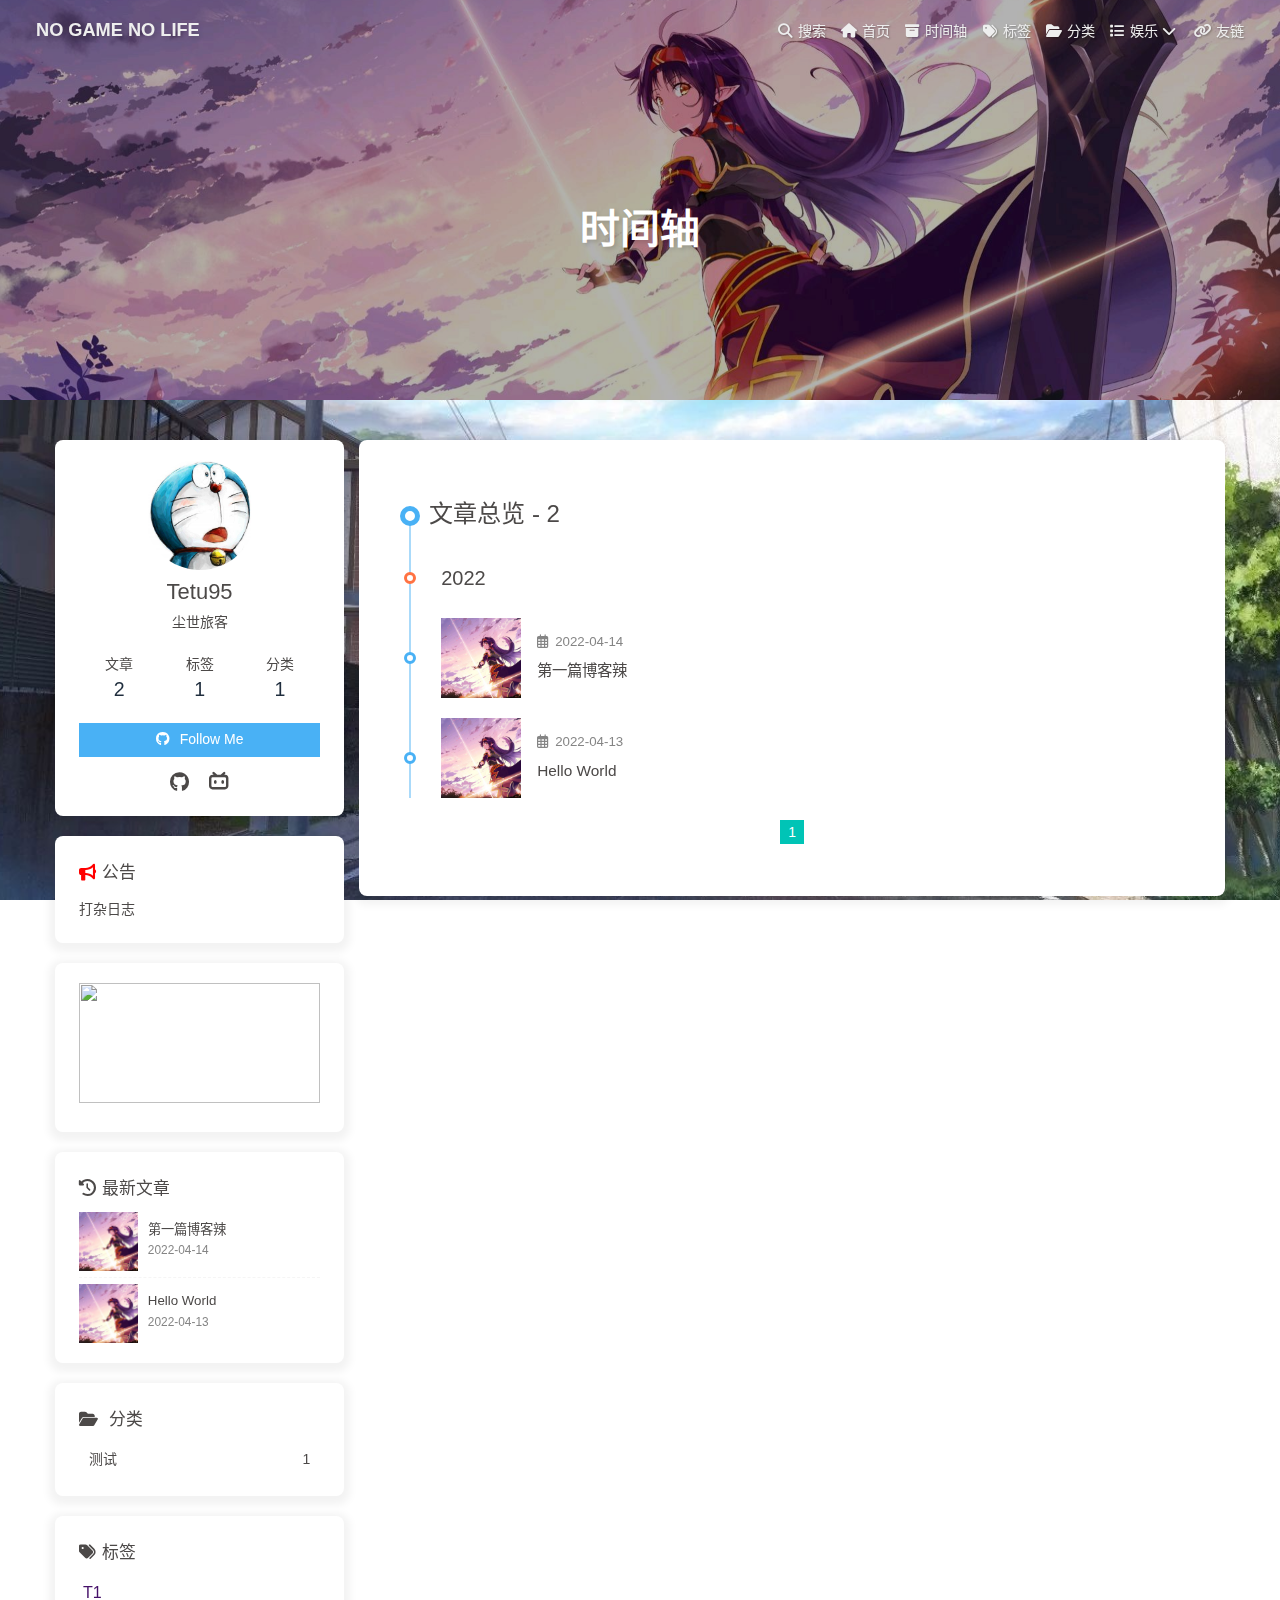
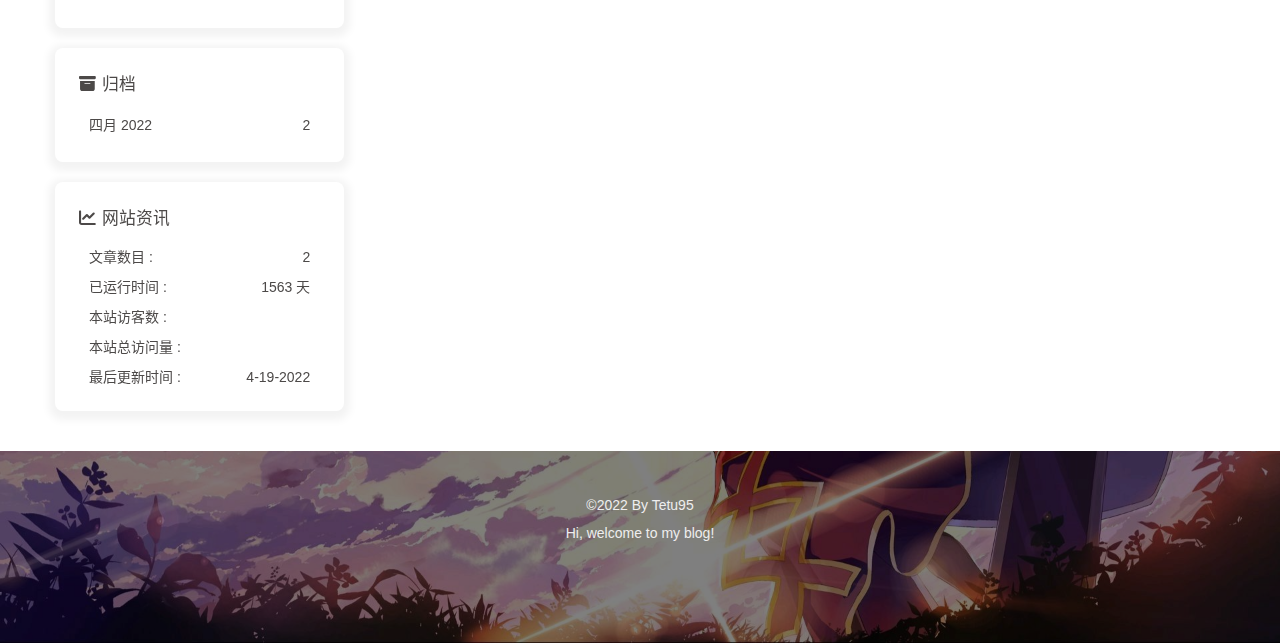
==== commit 017db267: "Site updated: 2022-04-19 22:09:18" ====
--- a/archives/index.html
+++ b/archives/index.html
@@ -1,18 +1,18 @@
-<!DOCTYPE html><html lang="zh-CN" data-theme="light"><head><meta charset="UTF-8"><meta http-equiv="X-UA-Compatible" content="IE=edge"><meta name="viewport" content="width=device-width, initial-scale=1.0, maximum-scale=1.0, user-scalable=no"><title>归档 | NO GAME NO LIFE</title><meta name="author" content="Tetu95"><meta name="copyright" content="Tetu95"><meta name="format-detection" content="telephone=no"><meta name="theme-color" content="#ffffff"><meta name="description" content="test">
+<!DOCTYPE html><html lang="zh-CN" data-theme="light"><head><meta charset="UTF-8"><meta http-equiv="X-UA-Compatible" content="IE=edge"><meta name="viewport" content="width=device-width, initial-scale=1.0, maximum-scale=1.0, user-scalable=no"><title>时间轴 | NO GAME NO LIFE</title><meta name="author" content="Tetu95"><meta name="copyright" content="Tetu95"><meta name="format-detection" content="telephone=no"><meta name="theme-color" content="#ffffff"><meta name="description" content="尘世旅客">
 <meta property="og:type" content="website">
 <meta property="og:title" content="NO GAME NO LIFE">
-<meta property="og:url" content="https://www.baidu.com/archives/index.html">
+<meta property="og:url" content="https://tetu95.github.io/archives/index.html">
 <meta property="og:site_name" content="NO GAME NO LIFE">
-<meta property="og:description" content="test">
+<meta property="og:description" content="尘世旅客">
 <meta property="og:locale" content="zh_CN">
-<meta property="og:image" content="https://i.loli.net/2021/02/24/5O1day2nriDzjSu.png">
+<meta property="og:image" content="https://tetu95.github.io/img/head.jpg">
 <meta property="article:author" content="Tetu95">
 <meta name="twitter:card" content="summary">
-<meta name="twitter:image" content="https://i.loli.net/2021/02/24/5O1day2nriDzjSu.png"><link rel="shortcut icon" href="/img/favicon.png"><link rel="canonical" href="https://www.baidu.com/archives/"><link rel="preconnect" href="//cdn.jsdelivr.net"/><link rel="preconnect" href="//busuanzi.ibruce.info"/><link rel="stylesheet" href="/css/index.css"><link rel="stylesheet" href="https://cdn.jsdelivr.net/npm/@fortawesome/fontawesome-free@6/css/all.min.css" media="print" onload="this.media='all'"><link rel="stylesheet" href="https://cdn.jsdelivr.net/npm/@fancyapps/ui/dist/fancybox.css" media="print" onload="this.media='all'"><script>const GLOBAL_CONFIG = { 
+<meta name="twitter:image" content="https://tetu95.github.io/img/head.jpg"><link rel="shortcut icon" href="/img/favicon.png"><link rel="canonical" href="https://tetu95.github.io/archives/"><link rel="preconnect" href="//cdn.jsdelivr.net"/><link rel="preconnect" href="//busuanzi.ibruce.info"/><link rel="stylesheet" href="/css/index.css"><link rel="stylesheet" href="https://cdn.jsdelivr.net/npm/@fortawesome/fontawesome-free@6/css/all.min.css" media="print" onload="this.media='all'"><link rel="stylesheet" href="https://cdn.jsdelivr.net/npm/@fancyapps/ui/dist/fancybox.css" media="print" onload="this.media='all'"><script>const GLOBAL_CONFIG = { 
   root: '/',
   algolia: undefined,
-  localSearch: undefined,
-  translate: undefined,
+  localSearch: {"path":"search.xml","languages":{"hits_empty":"找不到您查询的内容：${query}"}},
+  translate: {"defaultEncoding":1,"translateDelay":0,"msgToTraditionalChinese":"繁","msgToSimplifiedChinese":"簡"},
   noticeOutdate: undefined,
   highlight: {"plugin":"highlighjs","highlightCopy":true,"highlightLang":true,"highlightHeightLimit":false},
   copy: {
@@ -24,7 +24,7 @@
     homepage: false,
     post: false
   },
-  runtime: '',
+  runtime: '天',
   date_suffix: {
     just: '刚刚',
     min: '分钟前',
@@ -45,12 +45,12 @@
   islazyload: false,
   isAnchor: false
 }</script><script id="config-diff">var GLOBAL_CONFIG_SITE = {
-  title: '归档',
+  title: '时间轴',
   isPost: false,
   isHome: false,
   isHighlightShrink: false,
   isToc: false,
-  postUpdate: '2022-04-14 21:24:09'
+  postUpdate: '2022-04-19 22:08:21'
 }</script><noscript><style type="text/css">
   #nav {
     opacity: 1
@@ -139,4 +139,44 @@
       }
     }
     detectApple()
-    })(window)</script><meta name="generator" content="Hexo 6.1.0"></head><body><div id="sidebar"><div id="menu-mask"></div><div id="sidebar-menus"><div class="avatar-img is-center"><img src="https://i.loli.net/2021/02/24/5O1day2nriDzjSu.png" onerror="onerror=null;src='/img/friend_404.gif'" alt="avatar"/></div><div class="site-data is-center"><div class="data-item"><a href="/archives/"><div class="headline">文章</div><div class="length-num">1</div></a></div><div class="data-item"><a href="/tags/"><div class="headline">标签</div><div class="length-num">0</div></a></div><div class="data-item"><a href="/categories/"><div class="headline">分类</div><div class="length-num">0</div></a></div></div><hr/></div></div><div class="page" id="body-wrap"><header class="not-home-page" id="page-header"><nav id="nav"><span id="blog_name"><a id="site-name" href="/">NO GAME NO LIFE</a></span><div id="menus"><div id="toggle-menu"><a class="site-page"><i class="fas fa-bars fa-fw"></i></a></div></div></nav><div id="page-site-info"><h1 id="site-title">归档</h1></div></header><main class="layout" id="content-inner"><div id="archive"><div class="article-sort-title">文章总览 - 1</div><div class="article-sort"><div class="article-sort-item year">2022</div><div class="article-sort-item"><div class="article-sort-item-info"><div class="article-sort-item-time"><i class="far fa-calendar-alt"></i><time class="post-meta-date-created" datetime="2022-04-13T09:19:42.666Z" title="发表于 2022-04-13 17:19:42">2022-04-13</time></div><a class="article-sort-item-title" href="/2022/04/13/hello-world/" title="Hello World">Hello World</a></div></div></div><nav id="pagination"><div class="pagination"><span class="page-number current">1</span></div></nav></div><div class="aside-content" id="aside-content"><div class="card-widget card-info"><div class="is-center"><div class="avatar-img"><img src="https://i.loli.net/2021/02/24/5O1day2nriDzjSu.png" onerror="this.onerror=null;this.src='/img/friend_404.gif'" alt="avatar"/></div><div class="author-info__name">Tetu95</div><div class="author-info__description">test</div></div><div class="card-info-data is-center"><div class="card-info-data-item"><a href="/archives/"><div class="headline">文章</div><div class="length-num">1</div></a></div><div class="card-info-data-item"><a href="/tags/"><div class="headline">标签</div><div class="length-num">0</div></a></div><div class="card-info-data-item"><a href="/categories/"><div class="headline">分类</div><div class="length-num">0</div></a></div></div><a id="card-info-btn" target="_blank" rel="noopener" href="https://github.com/xxxxxx"><i class="fab fa-github"></i><span>Follow Me</span></a></div><div class="card-widget card-announcement"><div class="item-headline"><i class="fas fa-bullhorn fa-shake"></i><span>公告</span></div><div class="announcement_content">This is my Blog</div></div><div class="sticky_layout"><div class="card-widget card-recent-post"><div class="item-headline"><i class="fas fa-history"></i><span>最新文章</span></div><div class="aside-list"><div class="aside-list-item"><div class="content"><a class="title" href="/2022/04/13/hello-world/" title="Hello World">Hello World</a><time datetime="2022-04-13T09:19:42.666Z" title="发表于 2022-04-13 17:19:42">2022-04-13</time></div></div></div></div><div class="card-widget card-archives"><div class="item-headline"><i class="fas fa-archive"></i><span>归档</span></div><ul class="card-archive-list"><li class="card-archive-list-item"><a class="card-archive-list-link" href="/archives/2022/04/"><span class="card-archive-list-date">四月 2022</span><span class="card-archive-list-count">1</span></a></li></ul></div><div class="card-widget card-webinfo"><div class="item-headline"><i class="fas fa-chart-line"></i><span>网站资讯</span></div><div class="webinfo"><div class="webinfo-item"><div class="item-name">文章数目 :</div><div class="item-count">1</div></div><div class="webinfo-item"><div class="item-name">本站访客数 :</div><div class="item-count" id="busuanzi_value_site_uv"></div></div><div class="webinfo-item"><div class="item-name">本站总访问量 :</div><div class="item-count" id="busuanzi_value_site_pv"></div></div><div class="webinfo-item"><div class="item-name">最后更新时间 :</div><div class="item-count" id="last-push-date" data-lastPushDate="2022-04-14T13:24:09.159Z"></div></div></div></div></div></div></main><footer id="footer"><div id="footer-wrap"><div class="copyright">&copy;2020 - 2022 By Tetu95</div><div class="framework-info"><span>框架 </span><a target="_blank" rel="noopener" href="https://hexo.io">Hexo</a><span class="footer-separator">|</span><span>主题 </span><a target="_blank" rel="noopener" href="https://github.com/jerryc127/hexo-theme-butterfly">Butterfly</a></div></div></footer></div><div id="rightside"><div id="rightside-config-hide"><button id="darkmode" type="button" title="浅色和深色模式转换"><i class="fas fa-adjust"></i></button><button id="hide-aside-btn" type="button" title="单栏和双栏切换"><i class="fas fa-arrows-alt-h"></i></button></div><div id="rightside-config-show"><button id="rightside_config" type="button" title="设置"><i class="fas fa-cog fa-spin"></i></button><button id="go-up" type="button" title="回到顶部"><i class="fas fa-arrow-up"></i></button></div></div><div><script src="/js/utils.js"></script><script src="/js/main.js"></script><script src="https://cdn.jsdelivr.net/npm/@fancyapps/ui/dist/fancybox.umd.js"></script><div class="js-pjax"></div><script async data-pjax src="//busuanzi.ibruce.info/busuanzi/2.3/busuanzi.pure.mini.js"></script></div></body></html>+    })(window)</script><!-- hexo injector head_end start --><link rel="stylesheet" href="https://cdn.jsdelivr.net/gh/Zfour/hexo-electric-clock@1.0.6/clock.css"><link rel="stylesheet" href="https://npm.elemecdn.com/hexo-butterfly-footer-beautify@1.0.0/lib/runtime.css" media="print" onload="this.media='all'"><!-- hexo injector head_end end --><meta name="generator" content="Hexo 6.1.0"></head><body><div id="web_bg"></div><div id="sidebar"><div id="menu-mask"></div><div id="sidebar-menus"><div class="avatar-img is-center"><img src="/img/head.jpg" onerror="onerror=null;src='/img/friend_404.gif'" alt="avatar"/></div><div class="site-data is-center"><div class="data-item"><a href="/archives/"><div class="headline">文章</div><div class="length-num">2</div></a></div><div class="data-item"><a href="/tags/"><div class="headline">标签</div><div class="length-num">1</div></a></div><div class="data-item"><a href="/categories/"><div class="headline">分类</div><div class="length-num">1</div></a></div></div><hr/><div class="menus_items"><div class="menus_item"><a class="site-page" href="/"><i class="fa-fw fas fa-home"></i><span> 首页</span></a></div><div class="menus_item"><a class="site-page" href="/archives/"><i class="fa-fw fas fa-archive"></i><span> 时间轴</span></a></div><div class="menus_item"><a class="site-page" href="/tags/"><i class="fa-fw fas fa-tags"></i><span> 标签</span></a></div><div class="menus_item"><a class="site-page" href="/categories/"><i class="fa-fw fas fa-folder-open"></i><span> 分类</span></a></div><div class="menus_item"><a class="site-page group hide" href="javascript:void(0);"><i class="fa-fw fas fa-list"></i><span> 娱乐</span><i class="fas fa-chevron-down"></i></a><ul class="menus_item_child"><li><a class="site-page child" href="/music/"><i class="fa-fw fas fa-music"></i><span> 歌单</span></a></li><li><a class="site-page child" href="/movies/"><i class="fa-fw fas fa-video"></i><span> 电影</span></a></li><li><a class="site-page child" href="/Gallery/"><i class="fa-fw fas fa-images"></i><span> 照片</span></a></li></ul></div><div class="menus_item"><a class="site-page" href="/link/"><i class="fa-fw fas fa-link"></i><span> 友链</span></a></div></div></div></div><div class="page" id="body-wrap"><header class="not-home-page" id="page-header" style="background-image: url('/img/top.jpeg')"><nav id="nav"><span id="blog_name"><a id="site-name" href="/">NO GAME NO LIFE</a></span><div id="menus"><div id="search-button"><a class="site-page social-icon search"><i class="fas fa-search fa-fw"></i><span> 搜索</span></a></div><div class="menus_items"><div class="menus_item"><a class="site-page" href="/"><i class="fa-fw fas fa-home"></i><span> 首页</span></a></div><div class="menus_item"><a class="site-page" href="/archives/"><i class="fa-fw fas fa-archive"></i><span> 时间轴</span></a></div><div class="menus_item"><a class="site-page" href="/tags/"><i class="fa-fw fas fa-tags"></i><span> 标签</span></a></div><div class="menus_item"><a class="site-page" href="/categories/"><i class="fa-fw fas fa-folder-open"></i><span> 分类</span></a></div><div class="menus_item"><a class="site-page group hide" href="javascript:void(0);"><i class="fa-fw fas fa-list"></i><span> 娱乐</span><i class="fas fa-chevron-down"></i></a><ul class="menus_item_child"><li><a class="site-page child" href="/music/"><i class="fa-fw fas fa-music"></i><span> 歌单</span></a></li><li><a class="site-page child" href="/movies/"><i class="fa-fw fas fa-video"></i><span> 电影</span></a></li><li><a class="site-page child" href="/Gallery/"><i class="fa-fw fas fa-images"></i><span> 照片</span></a></li></ul></div><div class="menus_item"><a class="site-page" href="/link/"><i class="fa-fw fas fa-link"></i><span> 友链</span></a></div></div><div id="toggle-menu"><a class="site-page"><i class="fas fa-bars fa-fw"></i></a></div></div></nav><div id="page-site-info"><h1 id="site-title">时间轴</h1></div></header><main class="layout" id="content-inner"><div id="archive"><div class="article-sort-title">文章总览 - 2</div><div class="article-sort"><div class="article-sort-item year">2022</div><div class="article-sort-item"><a class="article-sort-item-img" href="/2022/04/14/first/" title="第一篇博客辣"><img src="/img/top.jpeg" alt="第一篇博客辣" onerror="this.onerror=null;this.src='/img/404.jpg'"></a><div class="article-sort-item-info"><div class="article-sort-item-time"><i class="far fa-calendar-alt"></i><time class="post-meta-date-created" datetime="2022-04-14T14:48:53.000Z" title="发表于 2022-04-14 22:48:53">2022-04-14</time></div><a class="article-sort-item-title" href="/2022/04/14/first/" title="第一篇博客辣">第一篇博客辣</a></div></div><div class="article-sort-item"><a class="article-sort-item-img" href="/2022/04/13/hello-world/" title="Hello World"><img src="/img/top.jpeg" alt="Hello World" onerror="this.onerror=null;this.src='/img/404.jpg'"></a><div class="article-sort-item-info"><div class="article-sort-item-time"><i class="far fa-calendar-alt"></i><time class="post-meta-date-created" datetime="2022-04-13T09:19:42.666Z" title="发表于 2022-04-13 17:19:42">2022-04-13</time></div><a class="article-sort-item-title" href="/2022/04/13/hello-world/" title="Hello World">Hello World</a></div></div></div><nav id="pagination"><div class="pagination"><span class="page-number current">1</span></div></nav></div><div class="aside-content" id="aside-content"><div class="card-widget card-info"><div class="is-center"><div class="avatar-img"><img src="/img/head.jpg" onerror="this.onerror=null;this.src='/img/friend_404.gif'" alt="avatar"/></div><div class="author-info__name">Tetu95</div><div class="author-info__description">尘世旅客</div></div><div class="card-info-data is-center"><div class="card-info-data-item"><a href="/archives/"><div class="headline">文章</div><div class="length-num">2</div></a></div><div class="card-info-data-item"><a href="/tags/"><div class="headline">标签</div><div class="length-num">1</div></a></div><div class="card-info-data-item"><a href="/categories/"><div class="headline">分类</div><div class="length-num">1</div></a></div></div><a id="card-info-btn" target="_blank" rel="noopener" href="https://github.com/xxxxxx"><i class="fab fa-github"></i><span>Follow Me</span></a><div class="card-info-social-icons is-center"><a class="social-icon" href="https://github.com/Tetu95" target="_blank" title="Github"><i class="fab fa-github"></i></a><a class="social-icon" href="https://space.bilibili.com/14261575" target="_blank" title="B站"><i class="fa-brands fa-bilibili"></i></a></div></div><div class="card-widget card-announcement"><div class="item-headline"><i class="fas fa-bullhorn fa-shake"></i><span>公告</span></div><div class="announcement_content">打杂日志</div></div><div class="sticky_layout"><div class="card-widget card-recent-post"><div class="item-headline"><i class="fas fa-history"></i><span>最新文章</span></div><div class="aside-list"><div class="aside-list-item"><a class="thumbnail" href="/2022/04/14/first/" title="第一篇博客辣"><img src="/img/top.jpeg" onerror="this.onerror=null;this.src='/img/404.jpg'" alt="第一篇博客辣"/></a><div class="content"><a class="title" href="/2022/04/14/first/" title="第一篇博客辣">第一篇博客辣</a><time datetime="2022-04-14T14:48:53.000Z" title="发表于 2022-04-14 22:48:53">2022-04-14</time></div></div><div class="aside-list-item"><a class="thumbnail" href="/2022/04/13/hello-world/" title="Hello World"><img src="/img/top.jpeg" onerror="this.onerror=null;this.src='/img/404.jpg'" alt="Hello World"/></a><div class="content"><a class="title" href="/2022/04/13/hello-world/" title="Hello World">Hello World</a><time datetime="2022-04-13T09:19:42.666Z" title="发表于 2022-04-13 17:19:42">2022-04-13</time></div></div></div></div><div class="card-widget card-categories"><div class="item-headline">
+            <i class="fas fa-folder-open"></i>
+            <span>分类</span>
+            
+            </div>
+            <ul class="card-category-list" id="aside-cat-list">
+            <li class="card-category-list-item "><a class="card-category-list-link" href="/categories/%E6%B5%8B%E8%AF%95/"><span class="card-category-list-name">测试</span><span class="card-category-list-count">1</span></a></li>
+            </ul></div><div class="card-widget card-tags"><div class="item-headline"><i class="fas fa-tags"></i><span>标签</span></div><div class="card-tag-cloud"><a href="/tags/T1/" style="font-size: 1.15em; color: rgb(69, 16, 105)">T1</a></div></div><div class="card-widget card-archives"><div class="item-headline"><i class="fas fa-archive"></i><span>归档</span></div><ul class="card-archive-list"><li class="card-archive-list-item"><a class="card-archive-list-link" href="/archives/2022/04/"><span class="card-archive-list-date">四月 2022</span><span class="card-archive-list-count">2</span></a></li></ul></div><div class="card-widget card-webinfo"><div class="item-headline"><i class="fas fa-chart-line"></i><span>网站资讯</span></div><div class="webinfo"><div class="webinfo-item"><div class="item-name">文章数目 :</div><div class="item-count">2</div></div><div class="webinfo-item"><div class="item-name">已运行时间 :</div><div class="item-count" id="runtimeshow" data-publishDate="2022-04-14T15:51:00.000Z"></div></div><div class="webinfo-item"><div class="item-name">本站访客数 :</div><div class="item-count" id="busuanzi_value_site_uv"></div></div><div class="webinfo-item"><div class="item-name">本站总访问量 :</div><div class="item-count" id="busuanzi_value_site_pv"></div></div><div class="webinfo-item"><div class="item-name">最后更新时间 :</div><div class="item-count" id="last-push-date" data-lastPushDate="2022-04-19T14:08:21.909Z"></div></div></div></div></div></div></main><footer id="footer" style="background-image: url('/img/top.jpeg')"><div id="footer-wrap"><div class="copyright">&copy;2022 By Tetu95</div><div class="footer_custom_text">Hi, welcome to my blog!</div></div></footer></div><div id="rightside"><div id="rightside-config-hide"><button id="translateLink" type="button" title="简繁转换">简</button><button id="darkmode" type="button" title="浅色和深色模式转换"><i class="fas fa-adjust"></i></button><button id="hide-aside-btn" type="button" title="单栏和双栏切换"><i class="fas fa-arrows-alt-h"></i></button></div><div id="rightside-config-show"><button id="rightside_config" type="button" title="设置"><i class="fas fa-cog fa-spin"></i></button><button id="go-up" type="button" title="回到顶部"><i class="fas fa-arrow-up"></i></button></div></div><div id="local-search"><div class="search-dialog"><nav class="search-nav"><span class="search-dialog-title">本地搜索</span><span id="loading-status"></span><button class="search-close-button"><i class="fas fa-times"></i></button></nav><div class="is-center" id="loading-database"><i class="fas fa-spinner fa-pulse"></i><span>  数据库加载中</span></div><div class="search-wrap"><div id="local-search-input"><div class="local-search-box"><input class="local-search-box--input" placeholder="搜索文章" type="text"/></div></div><hr/><div id="local-search-results"></div></div></div><div id="search-mask"></div></div><div><script src="/js/utils.js"></script><script src="/js/main.js"></script><script src="/js/tw_cn.js"></script><script src="https://cdn.jsdelivr.net/npm/@fancyapps/ui/dist/fancybox.umd.js"></script><script src="/js/search/local-search.js"></script><div class="js-pjax"></div><canvas class="fireworks" mobile="false"></canvas><script src="https://cdn.jsdelivr.net/npm/butterfly-extsrc@1/dist/fireworks.min.js"></script><script async data-pjax src="//busuanzi.ibruce.info/busuanzi/2.3/busuanzi.pure.mini.js"></script></div><!-- hexo injector body_end start --><script data-pjax>function electric_clock_injector_config(){
+                var parent_div_git = document.getElementsByClassName('sticky_layout')[0];
+                var item_html = '<div class="card-widget card-clock"><div class="card-glass"><div class="card-background"><div class="card-content"><div id="hexo_electric_clock"><img id="card-clock-loading" src="https://cdn.jsdelivr.net/gh/Zfour/Butterfly-clock/clock/images/weather/loading.gif" style="height: 120px; width: 100%;" data-ll-status="loading" class="entered loading"></div></div></div></div></div>';
+                console.log('已挂载electric_clock')
+                // parent_div_git.innerHTML=item_html+parent_div_git.innerHTML // 无报错，但不影响使用(支持pjax跳转)
+                parent_div_git.insertAdjacentHTML("afterbegin",item_html) // 有报错，但不影响使用(支持pjax跳转)
+            }if( document.getElementsByClassName('sticky_layout')[0] && (location.pathname ==='all'|| 'all' ==='all')){
+
+            electric_clock_injector_config()
+        } </script><script src="https://pv.sohu.com/cityjson?ie=utf-8"></script><script data-pjax  src="https://cdn.jsdelivr.net/gh/Zfour/hexo-electric-clock@1.0.6/clock.js"></script><script data-pjax>
+  function butterfly_footer_beautify_injector_config(){
+    var parent_div_git = document.getElementById('footer-wrap');
+    var item_html = '<div id="workboard"></div><p id="ghbdages"><a class="github-badge" target="_blank" href="https://hexo.io/" style="margin-inline:5px" title=""><img src="https://img.shields.io/badge/Frame-Hexo-blue?style=flat&amp;logo=hexo" alt=""/></a><a class="github-badge" target="_blank" href="https://butterfly.js.org/" style="margin-inline:5px" title=""><img src="https://img.shields.io/badge/Theme-Butterfly-6513df?style=flat&amp;logo=bitdefender" alt=""/></a></p>';
+    console.log('已挂载butterfly_footer_beautify')
+    parent_div_git.insertAdjacentHTML("beforeend",item_html)
+    }
+  var elist = 'null'.split(',');
+  var cpage = location.pathname;
+  var epage = 'all';
+  var flag = 0;
+
+  for (var i=0;i<elist.length;i++){
+    if (cpage.includes(elist[i])){
+      flag++;
+    }
+  }
+
+  if ((epage ==='all')&&(flag == 0)){
+    butterfly_footer_beautify_injector_config();
+  }
+  else if (epage === cpage){
+    butterfly_footer_beautify_injector_config();
+  }
+  </script><script async src="/js/runtime.js"></script><!-- hexo injector body_end end --></body></html>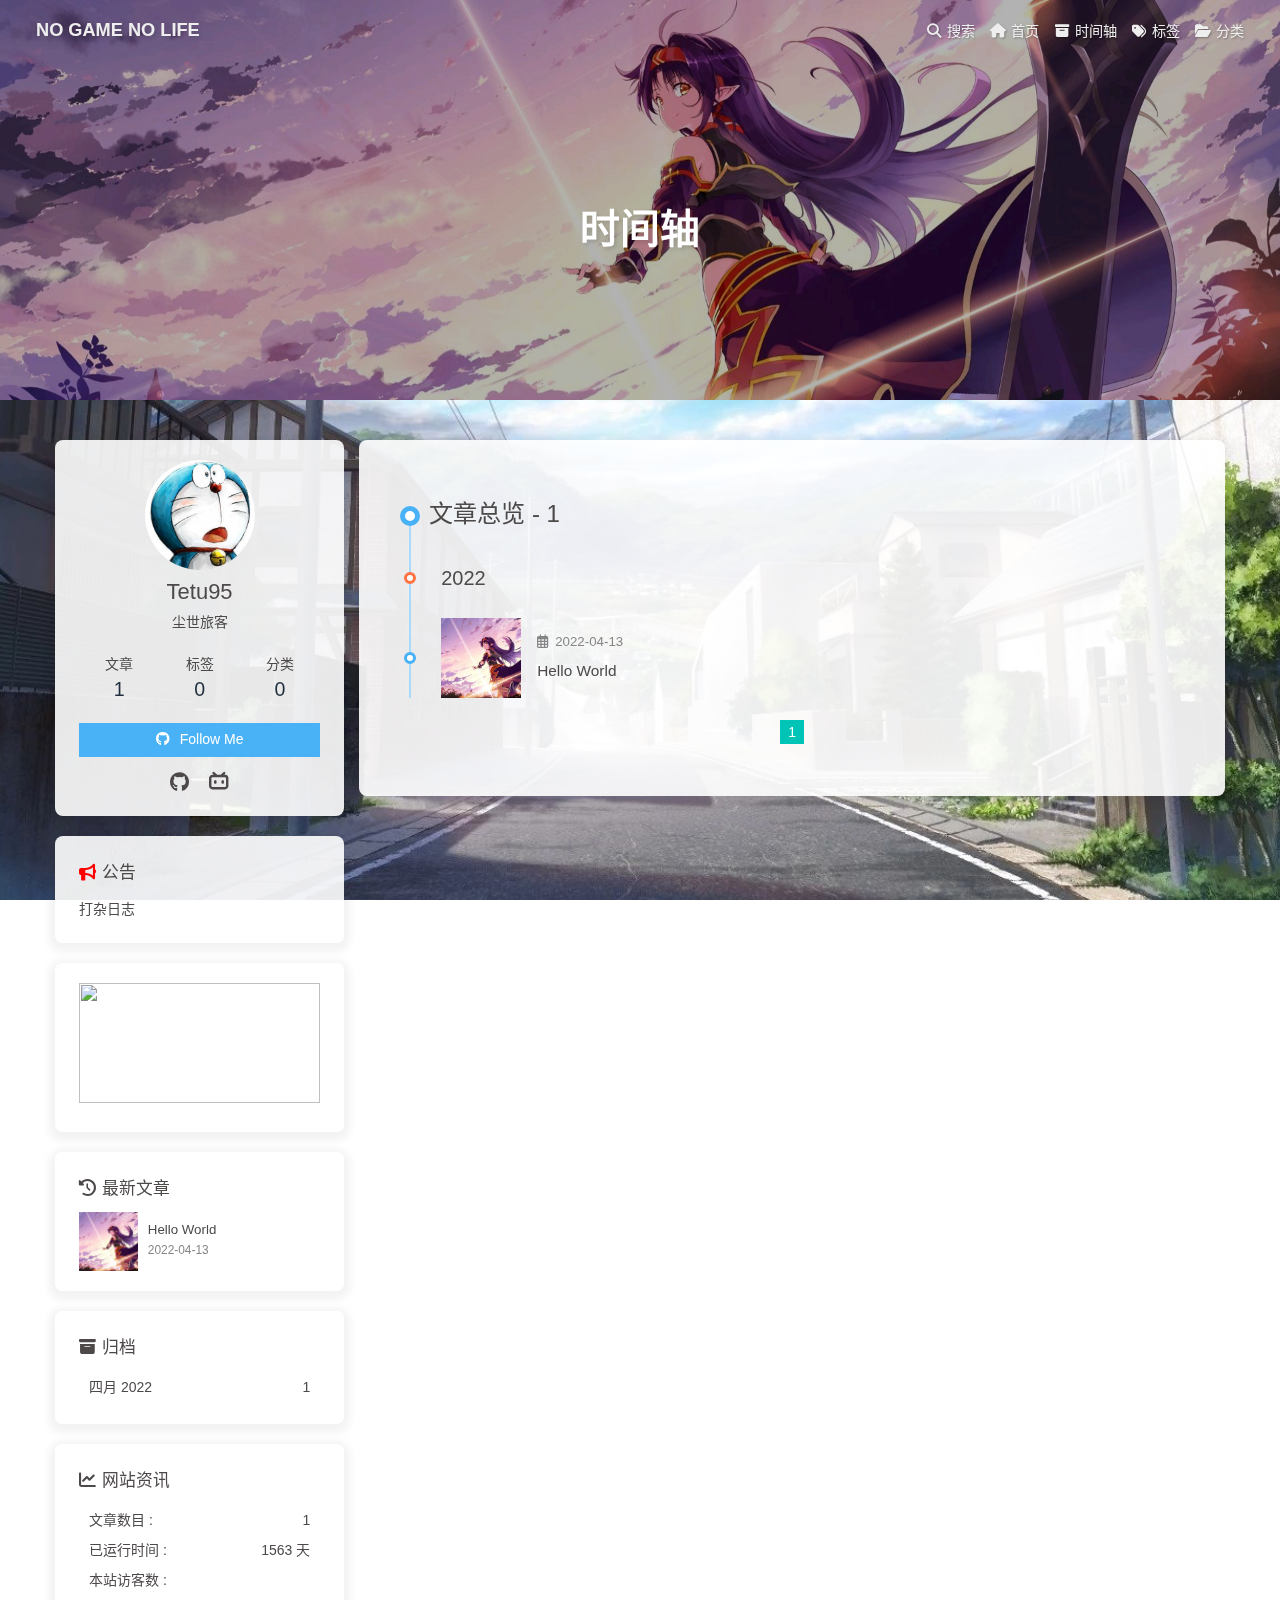
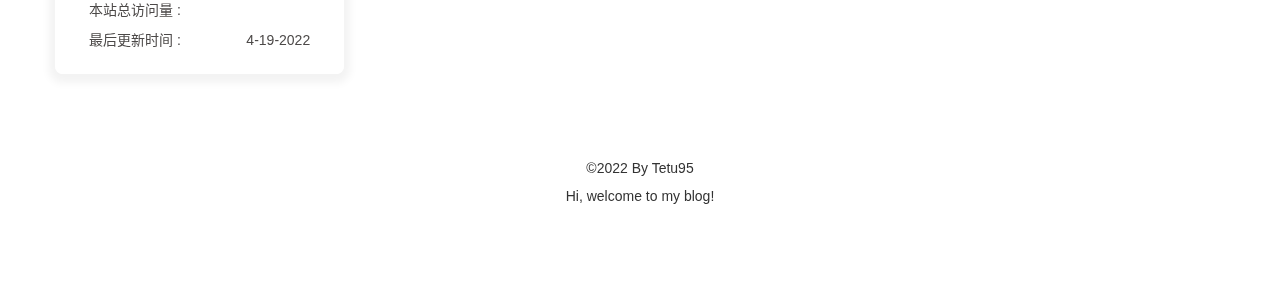
==== commit 87f30c86: "Site updated: 2022-04-19 23:19:42" ====
--- a/archives/index.html
+++ b/archives/index.html
@@ -50,7 +50,7 @@
   isHome: false,
   isHighlightShrink: false,
   isToc: false,
-  postUpdate: '2022-04-19 22:08:21'
+  postUpdate: '2022-04-19 23:10:40'
 }</script><noscript><style type="text/css">
   #nav {
     opacity: 1
@@ -139,14 +139,7 @@
       }
     }
     detectApple()
-    })(window)</script><!-- hexo injector head_end start --><link rel="stylesheet" href="https://cdn.jsdelivr.net/gh/Zfour/hexo-electric-clock@1.0.6/clock.css"><link rel="stylesheet" href="https://npm.elemecdn.com/hexo-butterfly-footer-beautify@1.0.0/lib/runtime.css" media="print" onload="this.media='all'"><!-- hexo injector head_end end --><meta name="generator" content="Hexo 6.1.0"></head><body><div id="web_bg"></div><div id="sidebar"><div id="menu-mask"></div><div id="sidebar-menus"><div class="avatar-img is-center"><img src="/img/head.jpg" onerror="onerror=null;src='/img/friend_404.gif'" alt="avatar"/></div><div class="site-data is-center"><div class="data-item"><a href="/archives/"><div class="headline">文章</div><div class="length-num">2</div></a></div><div class="data-item"><a href="/tags/"><div class="headline">标签</div><div class="length-num">1</div></a></div><div class="data-item"><a href="/categories/"><div class="headline">分类</div><div class="length-num">1</div></a></div></div><hr/><div class="menus_items"><div class="menus_item"><a class="site-page" href="/"><i class="fa-fw fas fa-home"></i><span> 首页</span></a></div><div class="menus_item"><a class="site-page" href="/archives/"><i class="fa-fw fas fa-archive"></i><span> 时间轴</span></a></div><div class="menus_item"><a class="site-page" href="/tags/"><i class="fa-fw fas fa-tags"></i><span> 标签</span></a></div><div class="menus_item"><a class="site-page" href="/categories/"><i class="fa-fw fas fa-folder-open"></i><span> 分类</span></a></div><div class="menus_item"><a class="site-page group hide" href="javascript:void(0);"><i class="fa-fw fas fa-list"></i><span> 娱乐</span><i class="fas fa-chevron-down"></i></a><ul class="menus_item_child"><li><a class="site-page child" href="/music/"><i class="fa-fw fas fa-music"></i><span> 歌单</span></a></li><li><a class="site-page child" href="/movies/"><i class="fa-fw fas fa-video"></i><span> 电影</span></a></li><li><a class="site-page child" href="/Gallery/"><i class="fa-fw fas fa-images"></i><span> 照片</span></a></li></ul></div><div class="menus_item"><a class="site-page" href="/link/"><i class="fa-fw fas fa-link"></i><span> 友链</span></a></div></div></div></div><div class="page" id="body-wrap"><header class="not-home-page" id="page-header" style="background-image: url('/img/top.jpeg')"><nav id="nav"><span id="blog_name"><a id="site-name" href="/">NO GAME NO LIFE</a></span><div id="menus"><div id="search-button"><a class="site-page social-icon search"><i class="fas fa-search fa-fw"></i><span> 搜索</span></a></div><div class="menus_items"><div class="menus_item"><a class="site-page" href="/"><i class="fa-fw fas fa-home"></i><span> 首页</span></a></div><div class="menus_item"><a class="site-page" href="/archives/"><i class="fa-fw fas fa-archive"></i><span> 时间轴</span></a></div><div class="menus_item"><a class="site-page" href="/tags/"><i class="fa-fw fas fa-tags"></i><span> 标签</span></a></div><div class="menus_item"><a class="site-page" href="/categories/"><i class="fa-fw fas fa-folder-open"></i><span> 分类</span></a></div><div class="menus_item"><a class="site-page group hide" href="javascript:void(0);"><i class="fa-fw fas fa-list"></i><span> 娱乐</span><i class="fas fa-chevron-down"></i></a><ul class="menus_item_child"><li><a class="site-page child" href="/music/"><i class="fa-fw fas fa-music"></i><span> 歌单</span></a></li><li><a class="site-page child" href="/movies/"><i class="fa-fw fas fa-video"></i><span> 电影</span></a></li><li><a class="site-page child" href="/Gallery/"><i class="fa-fw fas fa-images"></i><span> 照片</span></a></li></ul></div><div class="menus_item"><a class="site-page" href="/link/"><i class="fa-fw fas fa-link"></i><span> 友链</span></a></div></div><div id="toggle-menu"><a class="site-page"><i class="fas fa-bars fa-fw"></i></a></div></div></nav><div id="page-site-info"><h1 id="site-title">时间轴</h1></div></header><main class="layout" id="content-inner"><div id="archive"><div class="article-sort-title">文章总览 - 2</div><div class="article-sort"><div class="article-sort-item year">2022</div><div class="article-sort-item"><a class="article-sort-item-img" href="/2022/04/14/first/" title="第一篇博客辣"><img src="/img/top.jpeg" alt="第一篇博客辣" onerror="this.onerror=null;this.src='/img/404.jpg'"></a><div class="article-sort-item-info"><div class="article-sort-item-time"><i class="far fa-calendar-alt"></i><time class="post-meta-date-created" datetime="2022-04-14T14:48:53.000Z" title="发表于 2022-04-14 22:48:53">2022-04-14</time></div><a class="article-sort-item-title" href="/2022/04/14/first/" title="第一篇博客辣">第一篇博客辣</a></div></div><div class="article-sort-item"><a class="article-sort-item-img" href="/2022/04/13/hello-world/" title="Hello World"><img src="/img/top.jpeg" alt="Hello World" onerror="this.onerror=null;this.src='/img/404.jpg'"></a><div class="article-sort-item-info"><div class="article-sort-item-time"><i class="far fa-calendar-alt"></i><time class="post-meta-date-created" datetime="2022-04-13T09:19:42.666Z" title="发表于 2022-04-13 17:19:42">2022-04-13</time></div><a class="article-sort-item-title" href="/2022/04/13/hello-world/" title="Hello World">Hello World</a></div></div></div><nav id="pagination"><div class="pagination"><span class="page-number current">1</span></div></nav></div><div class="aside-content" id="aside-content"><div class="card-widget card-info"><div class="is-center"><div class="avatar-img"><img src="/img/head.jpg" onerror="this.onerror=null;this.src='/img/friend_404.gif'" alt="avatar"/></div><div class="author-info__name">Tetu95</div><div class="author-info__description">尘世旅客</div></div><div class="card-info-data is-center"><div class="card-info-data-item"><a href="/archives/"><div class="headline">文章</div><div class="length-num">2</div></a></div><div class="card-info-data-item"><a href="/tags/"><div class="headline">标签</div><div class="length-num">1</div></a></div><div class="card-info-data-item"><a href="/categories/"><div class="headline">分类</div><div class="length-num">1</div></a></div></div><a id="card-info-btn" target="_blank" rel="noopener" href="https://github.com/xxxxxx"><i class="fab fa-github"></i><span>Follow Me</span></a><div class="card-info-social-icons is-center"><a class="social-icon" href="https://github.com/Tetu95" target="_blank" title="Github"><i class="fab fa-github"></i></a><a class="social-icon" href="https://space.bilibili.com/14261575" target="_blank" title="B站"><i class="fa-brands fa-bilibili"></i></a></div></div><div class="card-widget card-announcement"><div class="item-headline"><i class="fas fa-bullhorn fa-shake"></i><span>公告</span></div><div class="announcement_content">打杂日志</div></div><div class="sticky_layout"><div class="card-widget card-recent-post"><div class="item-headline"><i class="fas fa-history"></i><span>最新文章</span></div><div class="aside-list"><div class="aside-list-item"><a class="thumbnail" href="/2022/04/14/first/" title="第一篇博客辣"><img src="/img/top.jpeg" onerror="this.onerror=null;this.src='/img/404.jpg'" alt="第一篇博客辣"/></a><div class="content"><a class="title" href="/2022/04/14/first/" title="第一篇博客辣">第一篇博客辣</a><time datetime="2022-04-14T14:48:53.000Z" title="发表于 2022-04-14 22:48:53">2022-04-14</time></div></div><div class="aside-list-item"><a class="thumbnail" href="/2022/04/13/hello-world/" title="Hello World"><img src="/img/top.jpeg" onerror="this.onerror=null;this.src='/img/404.jpg'" alt="Hello World"/></a><div class="content"><a class="title" href="/2022/04/13/hello-world/" title="Hello World">Hello World</a><time datetime="2022-04-13T09:19:42.666Z" title="发表于 2022-04-13 17:19:42">2022-04-13</time></div></div></div></div><div class="card-widget card-categories"><div class="item-headline">
-            <i class="fas fa-folder-open"></i>
-            <span>分类</span>
-            
-            </div>
-            <ul class="card-category-list" id="aside-cat-list">
-            <li class="card-category-list-item "><a class="card-category-list-link" href="/categories/%E6%B5%8B%E8%AF%95/"><span class="card-category-list-name">测试</span><span class="card-category-list-count">1</span></a></li>
-            </ul></div><div class="card-widget card-tags"><div class="item-headline"><i class="fas fa-tags"></i><span>标签</span></div><div class="card-tag-cloud"><a href="/tags/T1/" style="font-size: 1.15em; color: rgb(69, 16, 105)">T1</a></div></div><div class="card-widget card-archives"><div class="item-headline"><i class="fas fa-archive"></i><span>归档</span></div><ul class="card-archive-list"><li class="card-archive-list-item"><a class="card-archive-list-link" href="/archives/2022/04/"><span class="card-archive-list-date">四月 2022</span><span class="card-archive-list-count">2</span></a></li></ul></div><div class="card-widget card-webinfo"><div class="item-headline"><i class="fas fa-chart-line"></i><span>网站资讯</span></div><div class="webinfo"><div class="webinfo-item"><div class="item-name">文章数目 :</div><div class="item-count">2</div></div><div class="webinfo-item"><div class="item-name">已运行时间 :</div><div class="item-count" id="runtimeshow" data-publishDate="2022-04-14T15:51:00.000Z"></div></div><div class="webinfo-item"><div class="item-name">本站访客数 :</div><div class="item-count" id="busuanzi_value_site_uv"></div></div><div class="webinfo-item"><div class="item-name">本站总访问量 :</div><div class="item-count" id="busuanzi_value_site_pv"></div></div><div class="webinfo-item"><div class="item-name">最后更新时间 :</div><div class="item-count" id="last-push-date" data-lastPushDate="2022-04-19T14:08:21.909Z"></div></div></div></div></div></div></main><footer id="footer" style="background-image: url('/img/top.jpeg')"><div id="footer-wrap"><div class="copyright">&copy;2022 By Tetu95</div><div class="footer_custom_text">Hi, welcome to my blog!</div></div></footer></div><div id="rightside"><div id="rightside-config-hide"><button id="translateLink" type="button" title="简繁转换">简</button><button id="darkmode" type="button" title="浅色和深色模式转换"><i class="fas fa-adjust"></i></button><button id="hide-aside-btn" type="button" title="单栏和双栏切换"><i class="fas fa-arrows-alt-h"></i></button></div><div id="rightside-config-show"><button id="rightside_config" type="button" title="设置"><i class="fas fa-cog fa-spin"></i></button><button id="go-up" type="button" title="回到顶部"><i class="fas fa-arrow-up"></i></button></div></div><div id="local-search"><div class="search-dialog"><nav class="search-nav"><span class="search-dialog-title">本地搜索</span><span id="loading-status"></span><button class="search-close-button"><i class="fas fa-times"></i></button></nav><div class="is-center" id="loading-database"><i class="fas fa-spinner fa-pulse"></i><span>  数据库加载中</span></div><div class="search-wrap"><div id="local-search-input"><div class="local-search-box"><input class="local-search-box--input" placeholder="搜索文章" type="text"/></div></div><hr/><div id="local-search-results"></div></div></div><div id="search-mask"></div></div><div><script src="/js/utils.js"></script><script src="/js/main.js"></script><script src="/js/tw_cn.js"></script><script src="https://cdn.jsdelivr.net/npm/@fancyapps/ui/dist/fancybox.umd.js"></script><script src="/js/search/local-search.js"></script><div class="js-pjax"></div><canvas class="fireworks" mobile="false"></canvas><script src="https://cdn.jsdelivr.net/npm/butterfly-extsrc@1/dist/fireworks.min.js"></script><script async data-pjax src="//busuanzi.ibruce.info/busuanzi/2.3/busuanzi.pure.mini.js"></script></div><!-- hexo injector body_end start --><script data-pjax>function electric_clock_injector_config(){
+    })(window)</script><link rel="stylesheet" href="/css/custom/beauty.css" media="defer" onload="this.media='all'"><!-- hexo injector head_end start --><link rel="stylesheet" href="https://cdn.jsdelivr.net/gh/Zfour/hexo-electric-clock@1.0.6/clock.css"><link rel="stylesheet" href="https://npm.elemecdn.com/hexo-butterfly-footer-beautify@1.0.0/lib/runtime.css" media="print" onload="this.media='all'"><!-- hexo injector head_end end --><meta name="generator" content="Hexo 6.1.0"></head><body><div id="web_bg"></div><div id="sidebar"><div id="menu-mask"></div><div id="sidebar-menus"><div class="avatar-img is-center"><img src="/img/head.jpg" onerror="onerror=null;src='/img/friend_404.gif'" alt="avatar"/></div><div class="site-data is-center"><div class="data-item"><a href="/archives/"><div class="headline">文章</div><div class="length-num">1</div></a></div><div class="data-item"><a href="/tags/"><div class="headline">标签</div><div class="length-num">0</div></a></div><div class="data-item"><a href="/categories/"><div class="headline">分类</div><div class="length-num">0</div></a></div></div><hr/><div class="menus_items"><div class="menus_item"><a class="site-page" href="/"><i class="fa-fw fas fa-home"></i><span> 首页</span></a></div><div class="menus_item"><a class="site-page" href="/archives/"><i class="fa-fw fas fa-archive"></i><span> 时间轴</span></a></div><div class="menus_item"><a class="site-page" href="/tags/"><i class="fa-fw fas fa-tags"></i><span> 标签</span></a></div><div class="menus_item"><a class="site-page" href="/categories/"><i class="fa-fw fas fa-folder-open"></i><span> 分类</span></a></div></div></div></div><div class="page" id="body-wrap"><header class="not-home-page" id="page-header" style="background-image: url('/img/top.jpeg')"><nav id="nav"><span id="blog_name"><a id="site-name" href="/">NO GAME NO LIFE</a></span><div id="menus"><div id="search-button"><a class="site-page social-icon search"><i class="fas fa-search fa-fw"></i><span> 搜索</span></a></div><div class="menus_items"><div class="menus_item"><a class="site-page" href="/"><i class="fa-fw fas fa-home"></i><span> 首页</span></a></div><div class="menus_item"><a class="site-page" href="/archives/"><i class="fa-fw fas fa-archive"></i><span> 时间轴</span></a></div><div class="menus_item"><a class="site-page" href="/tags/"><i class="fa-fw fas fa-tags"></i><span> 标签</span></a></div><div class="menus_item"><a class="site-page" href="/categories/"><i class="fa-fw fas fa-folder-open"></i><span> 分类</span></a></div></div><div id="toggle-menu"><a class="site-page"><i class="fas fa-bars fa-fw"></i></a></div></div></nav><div id="page-site-info"><h1 id="site-title">时间轴</h1></div></header><main class="layout" id="content-inner"><div id="archive"><div class="article-sort-title">文章总览 - 1</div><div class="article-sort"><div class="article-sort-item year">2022</div><div class="article-sort-item"><a class="article-sort-item-img" href="/2022/04/13/hello-world/" title="Hello World"><img src="/img/top.jpeg" alt="Hello World" onerror="this.onerror=null;this.src='/img/404.jpg'"></a><div class="article-sort-item-info"><div class="article-sort-item-time"><i class="far fa-calendar-alt"></i><time class="post-meta-date-created" datetime="2022-04-13T09:19:42.666Z" title="发表于 2022-04-13 17:19:42">2022-04-13</time></div><a class="article-sort-item-title" href="/2022/04/13/hello-world/" title="Hello World">Hello World</a></div></div></div><nav id="pagination"><div class="pagination"><span class="page-number current">1</span></div></nav></div><div class="aside-content" id="aside-content"><div class="card-widget card-info"><div class="is-center"><div class="avatar-img"><img src="/img/head.jpg" onerror="this.onerror=null;this.src='/img/friend_404.gif'" alt="avatar"/></div><div class="author-info__name">Tetu95</div><div class="author-info__description">尘世旅客</div></div><div class="card-info-data is-center"><div class="card-info-data-item"><a href="/archives/"><div class="headline">文章</div><div class="length-num">1</div></a></div><div class="card-info-data-item"><a href="/tags/"><div class="headline">标签</div><div class="length-num">0</div></a></div><div class="card-info-data-item"><a href="/categories/"><div class="headline">分类</div><div class="length-num">0</div></a></div></div><a id="card-info-btn" target="_blank" rel="noopener" href="https://github.com/xxxxxx"><i class="fab fa-github"></i><span>Follow Me</span></a><div class="card-info-social-icons is-center"><a class="social-icon" href="https://github.com/Tetu95" target="_blank" title="Github"><i class="fab fa-github"></i></a><a class="social-icon" href="https://space.bilibili.com/14261575" target="_blank" title="B站"><i class="fa-brands fa-bilibili"></i></a></div></div><div class="card-widget card-announcement"><div class="item-headline"><i class="fas fa-bullhorn fa-shake"></i><span>公告</span></div><div class="announcement_content">打杂日志</div></div><div class="sticky_layout"><div class="card-widget card-recent-post"><div class="item-headline"><i class="fas fa-history"></i><span>最新文章</span></div><div class="aside-list"><div class="aside-list-item"><a class="thumbnail" href="/2022/04/13/hello-world/" title="Hello World"><img src="/img/top.jpeg" onerror="this.onerror=null;this.src='/img/404.jpg'" alt="Hello World"/></a><div class="content"><a class="title" href="/2022/04/13/hello-world/" title="Hello World">Hello World</a><time datetime="2022-04-13T09:19:42.666Z" title="发表于 2022-04-13 17:19:42">2022-04-13</time></div></div></div></div><div class="card-widget card-archives"><div class="item-headline"><i class="fas fa-archive"></i><span>归档</span></div><ul class="card-archive-list"><li class="card-archive-list-item"><a class="card-archive-list-link" href="/archives/2022/04/"><span class="card-archive-list-date">四月 2022</span><span class="card-archive-list-count">1</span></a></li></ul></div><div class="card-widget card-webinfo"><div class="item-headline"><i class="fas fa-chart-line"></i><span>网站资讯</span></div><div class="webinfo"><div class="webinfo-item"><div class="item-name">文章数目 :</div><div class="item-count">1</div></div><div class="webinfo-item"><div class="item-name">已运行时间 :</div><div class="item-count" id="runtimeshow" data-publishDate="2022-04-14T15:51:00.000Z"></div></div><div class="webinfo-item"><div class="item-name">本站访客数 :</div><div class="item-count" id="busuanzi_value_site_uv"></div></div><div class="webinfo-item"><div class="item-name">本站总访问量 :</div><div class="item-count" id="busuanzi_value_site_pv"></div></div><div class="webinfo-item"><div class="item-name">最后更新时间 :</div><div class="item-count" id="last-push-date" data-lastPushDate="2022-04-19T15:10:40.359Z"></div></div></div></div></div></div></main><footer id="footer" style="background: rgb(0,0,0,0)"><div id="footer-wrap"><div class="copyright">&copy;2022 By Tetu95</div><div class="footer_custom_text">Hi, welcome to my blog!</div></div></footer></div><div id="rightside"><div id="rightside-config-hide"><button id="translateLink" type="button" title="简繁转换">简</button><button id="darkmode" type="button" title="浅色和深色模式转换"><i class="fas fa-adjust"></i></button><button id="hide-aside-btn" type="button" title="单栏和双栏切换"><i class="fas fa-arrows-alt-h"></i></button></div><div id="rightside-config-show"><button id="rightside_config" type="button" title="设置"><i class="fas fa-cog fa-spin"></i></button><button id="go-up" type="button" title="回到顶部"><i class="fas fa-arrow-up"></i></button></div></div><div id="local-search"><div class="search-dialog"><nav class="search-nav"><span class="search-dialog-title">本地搜索</span><span id="loading-status"></span><button class="search-close-button"><i class="fas fa-times"></i></button></nav><div class="is-center" id="loading-database"><i class="fas fa-spinner fa-pulse"></i><span>  数据库加载中</span></div><div class="search-wrap"><div id="local-search-input"><div class="local-search-box"><input class="local-search-box--input" placeholder="搜索文章" type="text"/></div></div><hr/><div id="local-search-results"></div></div></div><div id="search-mask"></div></div><div><script src="/js/utils.js"></script><script src="/js/main.js"></script><script src="/js/tw_cn.js"></script><script src="https://cdn.jsdelivr.net/npm/@fancyapps/ui/dist/fancybox.umd.js"></script><script src="/js/search/local-search.js"></script><div class="js-pjax"></div><script async data-pjax src="//busuanzi.ibruce.info/busuanzi/2.3/busuanzi.pure.mini.js"></script></div><!-- hexo injector body_end start --><script data-pjax>function electric_clock_injector_config(){
                 var parent_div_git = document.getElementsByClassName('sticky_layout')[0];
                 var item_html = '<div class="card-widget card-clock"><div class="card-glass"><div class="card-background"><div class="card-content"><div id="hexo_electric_clock"><img id="card-clock-loading" src="https://cdn.jsdelivr.net/gh/Zfour/Butterfly-clock/clock/images/weather/loading.gif" style="height: 120px; width: 100%;" data-ll-status="loading" class="entered loading"></div></div></div></div></div>';
                 console.log('已挂载electric_clock')
--- a/css/custom/beauty.css
+++ b/css/custom/beauty.css
@@ -0,0 +1 @@
+#content-inner{--light_bg_color:hsla(0,0%,100%,0.9);--dark_bg_color:rgba(18,18,18,0.9);--light_page_color:hsla(0,0%,100%,0.9);--dark_page_color:rgba(18,18,18,0.9)}body{cursor:url(https://cdn.jsdelivr.net/npm/kang-static/Hexo/img/default.cur),default}a,button,img{cursor:url(https://cdn.jsdelivr.net/npm/kang-static/Hexo/img/pointer.cur),default}video{width:100%}audio{outline:none}::-webkit-scrollbar{width:8px;height:8px}::-webkit-scrollbar-track{background-color:rgba(73,177,245,.2);border-radius:2em}::-webkit-scrollbar-thumb{background-color:#49b1f5;background-image:-webkit-linear-gradient(45deg,hsla(0,0%,100%,.4) 25%,transparent 0,transparent 50%,hsla(0,0%,100%,.4) 0,hsla(0,0%,100%,.4) 75%,transparent 0,transparent);border-radius:2em}::-webkit-scrollbar-corner{background-color:transparent}::-moz-selection{color:#fff;background-color:#49b1f5}#article-container .btns a:hover{text-decoration:none}#article-container .fancybox img{margin:0}.aplayer .aplayer-lrc p{font-size:12px;font-weight:700;line-height:16px!important}.aplayer .aplayer-lrc p.aplayer-lrc-current{font-size:15px;color:#49b1f5}.aplayer.aplayer-fixed.aplayer-narrow .aplayer-body{left:-66px!important}.aplayer.aplayer-fixed.aplayer-narrow .aplayer-body:hover{left:0!important}.recent-post-item{height:auto}.recent-post-info{padding:0 40px;margin-top:1em;width:100%}@media screen and (max-width:768px){width:100%}#recent-posts>.recent-post-item,.layout>div:first-child:not(.recent-posts),.layout_post>#page,.layout_post>#post,.read-mode .layout_post>#post{background:var(--light_page_color)}[data-theme=dark] #recent-posts>.recent-post-item,[data-theme=dark] .layout>div:first-child:not(.recent-posts),[data-theme=dark] .layout_post>#page,[data-theme=dark] .layout_post>#post,[data-theme=dark] .read-mode .layout_post>#post{background:var(--dark_page_color)}.hide-block>.hide-button.open,.hide-inline>.hide-button.open{display:block}p.red,span.red{--Color:#e91e64;--ColorA:rgba(233,30,100,0.2)}p.green,span.green{--Color:#8bc34a;--ColorA:rgba(139,195,74,0.2)}p.blue,span.blue{--Color:#03a9f4;--ColorA:rgba(3,169,244,0.2)}p.yellow,span.yellow{--Color:#ffc107;--ColorA:rgba(255,193,7,0.2)}p.grey,span.grey{--Color:#4c4c4c;--ColorA:rgba(76,76,76,0.2)}span.inline-tag{display:inline;padding:.2em .6em .3em;font-size:90%;font-weight:400;line-height:1;color:#fff;text-align:center;white-space:nowrap;vertical-align:baseline;border-radius:.1rem;border-radius:6px;background-color:var(--Color)}.font5{display:block;width:100%;text-align:left;font-weight:500;line-height:32px;border-left-color:#767676;background:#f6f6f6}p.div-border{padding:10px;border:1px solid #333;border:1px solid var(--Color,#333);border-radius:.4rem;background-color:transparent;background-color:var(--ColorA,transparent)}p.left{border-left-width:5px;border-left-color:var(--Color)}p.bottom{border-bottom-width:5px;border-bottom-color:var(--Color)}p.right{border-right-width:5px;border-right-color:var(--Color)}p.top{border-top-width:5px;border-top-color:var(--Color)}#post a.link-card{text-decoration:none;margin:.2rem auto;background:var(--tab-botton-bg);display:inline-flex;align-items:center;cursor:pointer;text-align:left;font-size:.575rem;min-width:200px;max-width:361px;color:var(--tab-botton-color);border-radius:8px}#post a.link-card:hover{box-shadow:0 4px 8px 0 rgba(0,0,0,.1)}@media screen and (max-width:425px){#post a.link-card{max-width:100%}}@media screen and (max-width:375px){#post a.link-card{width:100%}}#post a.link-card div.left,#post a.link-card div.right{pointer-events:none}#post a.link-card div.left{width:48px;height:48px;margin:12px;overflow:hidden;flex-shrink:0;position:relative}#post a.link-card div.left i{font-size:32px;line-height:48px;margin-left:4px}#post a.link-card div.left img{display:block;position:absolute;border-radius:8px;top:50%;left:50%;-webkit-transform:translate(-50%,-50%);transform:translate(-50%,-50%)}#post a.link-card div.right{overflow:hidden;margin-right:12px}#post a.link-card p{margin:0;white-space:nowrap;overflow:hidden;text-overflow:ellipsis}#post a.link-card p.text{font-weight:700}#post a.link-card p.url{flex-shrink:0;color:var(--search-input-color);font-size:.7125rem}#post del,#post s{color:#999;-webkit-text-decoration-color:#999;text-decoration-color:#999}#post u{color:#444;text-decoration:none;border-bottom:1px solid #fe5f58}#post emp{color:#444;border-bottom:4px dotted #fe5f58}#post wavy{color:#444;-webkit-text-decoration-style:wavy;text-decoration-style:wavy;-webkit-text-decoration-line:underline;text-decoration-line:underline;-webkit-text-decoration-color:#fe5f58;text-decoration-color:#fe5f58}#post psw{color:transparent;background:#7f7f7f;border-radius:2px;transition:all .28s ease}#post psw:hover{color:#555;background:none}#post kbd{color:var(--tab-botton-color);border-radius:4px;border:solid #d2d2d2;border-width:1px 1px 2px;background:var(--tab-button-active-bg);padding-left:4px;padding-right:4px}p.p.h2,span.p.h2{font-size:1.375rem;color:var(--font-color);padding-top:.8rem;border-bottom:1px solid var(--hr-border)}div.timenode{position:relative}div.timenode:after,div.timenode:before{content:"";z-index:1;position:absolute;background:rgba(68,215,182,.5);width:2px;left:7px}div.timenode:before{top:0;height:6px}div.timenode:after{top:26px;height:calc(100% - 26px)}div.timenode:last-child:after{height:calc(100% - 42px);border-bottom-left-radius:2px;border-bottom-right-radius:2px}div.timenode .meta{position:relative;color:var(--tab-botton-color);font-size:.375rem;line-height:32px;height:32px;left:27px}div.timenode .meta:after,div.timenode .meta:before{content:"";position:absolute;top:8px;z-index:2;left:-27px}div.timenode .meta:before{background:rgba(68,215,182,.5);width:16px;height:16px;border-radius:8px}div.timenode .meta:after{background:#44d7b6;margin-left:2px;margin-top:2px;width:12px;height:12px;border-radius:6px;-webkit-transform:scale(.5);transform:scale(.5);transition:all .28s ease;-moz-transition:all .28s ease;-webkit-transition:all .28s ease;-o-transition:all .28s ease}div.timenode .meta p{font-weight:700;margin:0 0 0 24px}div.timenode .body{margin:4px 0 16px 24px;padding:16px;border-radius:8px;background:var(--blockquote-bg)}div.timenode .body p:first-child{margin-top:0}div.timenode .body p:last-child{margin-bottom:0}div.timenode:hover .meta{color:var(--text-highlight-color)}div.timenode:hover .meta:before{background:rgba(255,87,34,.5)}div.timenode:hover .meta:after{background:#ff5722;-webkit-transform:scale(1);transform:scale(1)}.checkbox{display:flex;align-items:center}.checkbox p{display:inline-block;margin-top:2px!important;margin-bottom:0!important}.checkbox input{-webkit-appearance:none;-o-appearance:none;appearance:none;position:relative;height:16px;width:16px;transition:all .15s ease-out 0s;cursor:pointer;display:inline-block;outline:0;border-radius:2px;flex-shrink:0;margin-right:8px;border:2px solid #2196f3}.checkbox input[type=checkbox]:before{left:1px;top:5px;width:0;height:2px;transition:all .2s ease-in;transform:rotate(45deg);-webkit-transform:rotate(45deg);-moz-transform:rotate(45deg);-ms-transform:rotate(45deg);-o-transform:rotate(45deg);position:absolute;content:"";background:#fff}.checkbox input[type=checkbox]:after{right:7px;bottom:3px;width:2px;height:0;transition:all .2s ease-out;transform:rotate(40deg);-webkit-transform:rotate(40deg);-moz-transform:rotate(40deg);-ms-transform:rotate(40deg);-o-transform:rotate(40deg);transition-delay:.25s;position:absolute;content:"";background:#fff}.checkbox input[type=checkbox]:checked{background:#2196f3}.checkbox input[type=checkbox]:checked:before{left:0;top:7px;width:6px;height:2px}.checkbox input[type=checkbox]:checked:after{right:3px;bottom:1px;width:2px;height:10px}.checkbox input[type=radio]{border-radius:50%}.checkbox input[type=radio]:before{content:"";display:block;width:8px;height:8px;border-radius:50%;margin:2px;-webkit-transform:scale(0);transform:scale(0);transition:all .25s ease-out}.checkbox input[type=radio]:checked:before{-webkit-transform:scale(1);transform:scale(1);background:#2196f3}.checkbox.minus input[type=checkbox]:after,.checkbox.minus input[type=checkbox]:before{-webkit-transform:rotate(0);transform:rotate(0);left:1px;top:5px;width:0;height:2px}.checkbox.minus input[type=checkbox]:checked:after,.checkbox.minus input[type=checkbox]:checked:before{left:1px;top:5px;width:10px;height:2px}.checkbox.plus input[type=checkbox]:before{-webkit-transform:rotate(0);transform:rotate(0);left:1px;top:5px;width:0;height:2px}.checkbox.plus input[type=checkbox]:after{-webkit-transform:rotate(0);transform:rotate(0);left:5px;top:1px;width:2px;height:0}.checkbox.plus input[type=checkbox]:checked:before{left:1px;top:5px;width:10px;height:2px}.checkbox.plus input[type=checkbox]:checked:after{left:5px;top:1px;width:2px;height:10px}.checkbox.times input[type=checkbox]:before{-webkit-transform:rotate(45deg);transform:rotate(45deg);left:3px;top:1px;width:0;height:2px}.checkbox.times input[type=checkbox]:after{-webkit-transform:rotate(135deg);transform:rotate(135deg);right:3px;top:1px;width:0;height:2px}.checkbox.times input[type=checkbox]:checked:before{left:1px;top:5px;width:10px;height:2px}.checkbox.times input[type=checkbox]:checked:after{right:1px;top:5px;width:10px;height:2px}.checkbox.red input{border-color:#fe5f58}.checkbox.red input[type=checkbox]:checked,.checkbox.red input[type=radio]:checked:before{background:#fe5f58}.checkbox.green input{border-color:#3dc550}.checkbox.green input[type=checkbox]:checked,.checkbox.green input[type=radio]:checked:before{background:#3dc550}.checkbox.yellow input{border-color:#ffbd2b}.checkbox.yellow input[type=checkbox]:checked,.checkbox.yellow input[type=radio]:checked:before{background:#ffbd2b}.checkbox.cyan input{border-color:#1bcdfc}.checkbox.cyan input[type=checkbox]:checked,.checkbox.cyan input[type=radio]:checked:before{background:#1bcdfc}.checkbox.blue input{border-color:#2196f3}.checkbox.blue input[type=checkbox]:checked,.checkbox.blue input[type=radio]:checked:before{background:#2196f3}div .btns{margin:0 -8px;display:flex;flex-wrap:wrap;align-items:flex-start;overflow:visible;font-size:.8125rem;color:#555}div .btns a{font-size:.8125rem;color:#555;margin:52px 8px 8px;min-width:120px;font-weight:700;display:flex;justify-content:flex-start;align-content:center;align-items:center;flex-direction:column;padding:8px;text-align:center;background:#f6f6f6;border-radius:4px}div .btns a,div .btns a>i:first-child,div .btns a>img:first-child{transition:all .28s ease;-moz-transition:all .28s ease;-webkit-transition:all .28s ease;-o-transition:all .28s ease}div .btns a>i:first-child,div .btns a>img:first-child{height:64px;width:64px;box-shadow:0 1px 2px 0 rgba(0,0,0,.1);margin:-52px 8px 4px;border:2px solid #fff;background:#fff;line-height:60px;font-size:28px}div .btns a>i:first-child.auto,div .btns a>img:first-child.auto{width:auto}div .btns a>i:first-child{color:#fff;background:#2196f3}div .btns a b,div .btns a p{margin:.25em;font-weight:400;line-height:1.25;word-wrap:break-word}div .btns a b{font-weight:700;line-height:1.3}div .btns a img{margin:.4em auto}div .btns a:not([href]){cursor:default;color:inherit}div .btns a[href]:hover{background:rgba(255,87,34,.15)}div .btns a[href]:hover i:first-child{background:#ff5722}div .btns a[href]:hover i:first-child,div .btns a[href]:hover img:first-child{-webkit-transform:scale(1.1) translateY(-8px);transform:scale(1.1) translateY(-8px);box-shadow:0 4px 8px 0 rgba(0,0,0,.1)}div .btns a[href]:hover b{color:#ff5722}div .btns p{font-size:.8125rem;color:#555}div .btns b{font-size:.875rem}div .btns img{margin:0!important}div .btns.wide>a{padding-left:32px;padding-right:32px}div .btns.fill>a{flex-grow:1;width:auto}div .btns.around{justify-content:space-around}div .btns.center{justify-content:center}div .btns.circle a i:first-child,div .btns.circle a img:first-child{border-radius:32px}div .btns.rounded a i:first-child,div .btns.rounded a img:first-child{border-radius:16px}div .btns.grid2>a{width:calc(50% - 16px)}@media screen and (max-width:1024px){div .btns.grid2>a{width:calc(50% - 16px)}}@media screen and (max-width:768px){div .btns.grid2>a{width:calc(50% - 16px)}}@media screen and (max-width:500px){div .btns.grid2>a{width:calc(100% - 16px)}}div .btns.grid3>a{width:calc(33.33333% - 16px)}@media screen and (max-width:1024px){div .btns.grid3>a{width:calc(33.33333% - 16px)}}@media screen and (max-width:768px){div .btns.grid3>a{width:calc(33.33333% - 16px)}}@media screen and (max-width:500px){div .btns.grid3>a{width:calc(100% - 16px)}}div .btns.grid4>a{width:calc(25% - 16px)}@media screen and (max-width:1024px){div .btns.grid4>a{width:calc(33.33333% - 16px)}}@media screen and (max-width:768px){div .btns.grid4>a{width:calc(33.33333% - 16px)}}@media screen and (max-width:500px){div .btns.grid4>a{width:calc(50% - 16px)}}div .btns.grid5>a{width:calc(20% - 16px)}@media screen and (max-width:1024px){div .btns.grid5>a{width:calc(25% - 16px)}}@media screen and (max-width:768px){div .btns.grid5>a{width:calc(33.33333% - 16px)}}@media screen and (max-width:500px){div .btns.grid5>a{width:calc(50% - 16px)}}div.tabs details{margin-top:.5rem;margin-bottom:.5rem}details{display:block;padding:16px;margin:.5rem 0;border-radius:4px;font-size:.7375rem;transition:all .28s ease;-moz-transition:all .28s ease;-webkit-transition:all .28s ease;-o-transition:all .28s ease;border:1px solid #f6f6f6;line-height:1.3}details summary{cursor:pointer;padding:16px;margin:-16px;border-radius:4px;color:rgba(85,85,85,.7);font-size:.775rem;font-weight:700;position:relative}details summary>h1,details summary>h2,details summary>h3,details summary>h4,details summary>h5,details summary>h6,details summary>p{display:inline;border-bottom:none}details summary:hover{color:#555}details summary:hover:after{position:absolute;content:"";text-align:center;top:50%;-webkit-transform:translateY(-50%);transform:translateY(-50%);right:16px}details>summary{background:#f6f6f6}details[blue]{border-color:#e8f4fd}details[blue]>summary{background:#e8f4fd}details[cyan]{border-color:#e8fafe}details[cyan]>summary{background:#e8fafe}details[green]{border-color:#ebf9ed}details[green]>summary{background:#ebf9ed}details[yellow]{border-color:#fff8e9}details[yellow]>summary{background:#fff8e9}details[red]{border-color:#feefee}details[red]>summary{background:#feefee}details[open]{border-color:rgba(85,85,85,.2)}details[open]>summary{border-bottom:1px solid rgba(85,85,85,.2);border-bottom-left-radius:0;border-bottom-right-radius:0}details[open]>summary:hover:after{content:"-"}details[open][blue]{border-color:rgba(33,150,243,.3)}details[open][blue]>summary{border-bottom-color:rgba(33,150,243,.3)}details[open][cyan]{border-color:rgba(27,205,252,.3)}details[open][cyan]>summary{border-bottom-color:rgba(27,205,252,.3)}details[open][green]{border-color:rgba(61,197,80,.3)}details[open][green]>summary{border-bottom-color:rgba(61,197,80,.3)}details[open][yellow]{border-color:rgba(255,189,43,.3)}details[open][yellow]>summary{border-bottom-color:rgba(255,189,43,.3)}details[open][red]{border-color:rgba(254,95,88,.3)}details[open][red]>summary{border-bottom-color:rgba(254,95,88,.3)}details[open]>summary{color:#555;margin-bottom:0}details[open]>div.content{padding:16px;margin:0 -16px -16px}details[open]>div.content>.fancybox:first-child,details[open]>div.content>.highlight:first-child,details[open]>div.content>.snote:first-child,details[open]>div.content>.tabs:first-child,details[open]>div.content>ol:first-child,details[open]>div.content>p:first-child,details[open]>div.content>ul:first-child{margin-top:0}details[open]>div.content>.fancybox:last-child,details[open]>div.content>.highlight:last-child,details[open]>div.content>.snote:last-child,details[open]>div.content>.tabs:last-child,details[open]>div.content>ol:last-child,details[open]>div.content>p:last-child,details[open]>div.content>ul:last-child{margin-bottom:0}div.gallery{margin:.5rem 0;overflow:hidden}div.gallery>.fancybox,div.gallery>p>.fancybox{padding:0;position:relative}div.gallery>.fancybox .image-caption,div.gallery>p>.fancybox .image-caption{opacity:0;-webkit-transform:translateY(100%);transform:translateY(100%);transition:all .3s ease;pointer-events:none;position:absolute;width:100%;bottom:0;text-align:center;background:rgba(0,0,0,.3);color:#fff}div.gallery>.fancybox .image-caption:empty,div.gallery>p>.fancybox .image-caption:empty{display:none}div.gallery>.fancybox:hover .image-caption,div.gallery>p>.fancybox:hover .image-caption{opacity:1;-webkit-transform:translateY(0);transform:translateY(0)}div.gallery,div.gallery>p{display:flex;justify-content:center;align-items:center;flex-wrap:nowrap;padding:0!important;align-items:stretch}div.gallery[col]>p{flex-wrap:wrap;justify-content:flex-start}div.gallery[col="2"]>p>.fancybox{width:calc(50% - 2px)}div.gallery[col="3"]>p>.fancybox{width:calc(33.33% - 2px)}div.gallery[col="4"]>p>.fancybox{width:calc(25% - 2px)}div.gallery[col="5"]>p>.fancybox{width:calc(20% - 2px)}div.gallery[col="6"]>p>.fancybox{width:calc(16.66% - 2px)}div.gallery[col="7"]>p>.fancybox{width:calc(14.2857% - 2px)}div.gallery[col="8"]>p>.fancybox{width:calc(12.5% - 2px)}div.gallery>p{margin:0}div.gallery.left,div.gallery.left>p{justify-content:flex-start}div.gallery.center,div.gallery.center>p{justify-content:center}div.gallery.right,div.gallery.right>p{justify-content:flex-end}div.gallery.stretch,div.gallery.stretch>p{align-items:stretch}div.gallery.stretch>p img,div.gallery.stretch img{-webkit-transform:scale(1.5);transform:scale(1.5)}.fancybox{display:flex;flex-direction:column;justify-content:center;align-items:center;flex-wrap:nowrap;padding:0!important;overflow:hidden;border-radius:2px}@media screen and (max-width:500px){.fancybox{border-radius:1px}}.fancybox a{line-height:0;margin:0;align-items:stretch;cursor:zoom-in}.fancybox .gallery{overflow:hidden}.fancybox .image-caption{font-size:.7125rem;padding-top:.4rem;padding-bottom:.4rem;color:rgba(85,85,85,.65)}.snote{position:relative;margin:0 0 1rem;padding:15px;border:initial;border-left:5px solid #eee;background-color:#f9f9f9;border-radius:3px}.snote:not(.no-icon){padding-left:45px}.snote:not(.no-icon):before{position:absolute;top:13px;left:15px;font-size:larger;font-weight:600;font-family:Font Awesome\ 5 Free}.snote.default{background-color:#f7f7f7;border-left-color:#777}.snote.default:not(.no-icon):before{content:"\f0a9";color:#777}.snote.primary{background-color:#f5f0fa;border-left-color:#6f42c1}.snote.primary:not(.no-icon):before{content:"\f055";color:#6f42c1}.snote.info{background-color:#eef7fa;border-left-color:#428bca}.snote.info:not(.no-icon):before{content:"\f05a";color:#428bca}.snote.success{background-color:#eff8f0;border-left-color:#5cb85c}.snote.success:not(.no-icon):before{content:"\f058";color:#5cb85c}.snote.warning{background-color:#fdf8ea;border-left-color:#f0ad4e}.snote.warning:not(.no-icon):before{content:"\f06a";color:#f0ad4e}.snote.danger{background-color:#fcf1f2;border-left-color:#d9534f}.snote.danger:not(.no-icon):before{content:"\f056";color:#d9534f}.snote.default h2,.snote.default h3,.snote.default h4,.snote.default h5,.snote.default h6{color:#777}.snote.primary h2,.snote.primary h3,.snote.primary h4,.snote.primary h5,.snote.primary h6{color:#6f42c1}.snote.info h2,.snote.info h3,.snote.info h4,.snote.info h5,.snote.info h6{color:#428bca}.snote.success h2,.snote.success h3,.snote.success h4,.snote.success h5,.snote.success h6{color:#5cb85c}.snote.warning h2,.snote.warning h3,.snote.warning h4,.snote.warning h5,.snote.warning h6{color:#f0ad4e}.snote.danger h2,.snote.danger h3,.snote.danger h4,.snote.danger h5,.snote.danger h6{color:#d9534f}.snote h2,.snote h3,.snote h4,.snote h5,.snote h6{margin-top:3px;margin-bottom:0;padding-top:0!important;border-bottom:initial}.snote blockquote:first-child,.snote img:first-child,.snote ol:first-child,.snote p:first-child,.snote pre:first-child,.snote table:first-child,.snote ul:first-child{margin-top:0!important}.snote blockquote:last-child,.snote img:last-child,.snote ol:last-child,.snote p:last-child,.snote pre:last-child,.snote table:last-child,.snote ul:last-child{margin-bottom:0!important}div.snote{position:relative;margin-top:.5rem;margin-bottom:.5rem;padding:.6rem 16px .5rem 32px;border-radius:4px;background:#f6f6f6;border-left:4px solid #767676}div.snote:before{position:absolute;top:calc(50% - 12px);left:4px;width:24px;height:24px;text-align:center;font-weight:600;line-height:24px;vertical-align:middle;font-family:Font Awesome\ 5 Free;color:#767676;content:"\f054"}div.snote.quote{background:#e8f4fd;border-color:#2196f3}div.snote.quote:before{color:#2196f3;content:"\f10d"}div.snote.info{background:#e8f4fd;border-color:#2196f3}div.snote.info:before{color:#2196f3;content:"\f129"}div.snote.warning{background:#fff8e9;border-color:#ffbd2b}div.snote.warning:before{color:#ffbd2b;content:"\f12a"}div.snote.radiation:before{content:"\f7b9"}div.snote.bug:before{content:"\f188"}div.snote.idea:before{content:"\f0eb"}div.snote.link:before{content:"\f0c1"}div.snote.paperclip:before{content:"\f0c6"}div.snote.todo:before{content:"\f0ae"}div.snote.message:before{content:"\f4ad"}div.snote.guide:before{content:"\f277"}div.snote.download:before{content:"\f019"}div.snote.up:before{content:"\f102"}div.snote.undo:before{content:"\f2ea"}div.snote.play:before{content:"\f144"}div.snote.clear{background:none;border-color:none}div.snote.light{background:#f6f6f6;border-color:#aaa}div.snote.light:before{color:#aaa}div.snote.gray{background:#f6f6f6;border-color:#767676}div.snote.gray:before{color:#767676}div.snote.red{background:#feefee;border-color:#fe5f58}div.snote.red:before{color:#fe5f58}div.snote.yellow{background:#fff8e9;border-color:#ffbd2b}div.snote.yellow:before{color:#ffbd2b}div.snote.green{background:#ebf9ed;border-color:#3dc550}div.snote.green:before{color:#3dc550}div.snote.cyan{background:#e8fafe;border-color:#1bcdfc}div.snote.cyan:before{color:#1bcdfc}div.snote.blue{background:#e8f4fd;border-color:#2196f3}div.snote.blue:before{color:#2196f3}div.snote h2,div.snote h3,div.snote h4,div.snote h5,div.snote h6{margin-top:3px;margin-bottom:0;padding-top:0!important;border-bottom:initial}div.snote blockquote,div.snote img,div.snote ol,div.snote p,div.snote ul{font-size:14px;margin-top:.5rem;margin-bottom:.5rem}div.snote.done,div.snote.success{background:#ebf9ed;border-color:#3dc550}div.snote.done:before,div.snote.success:before{color:#3dc550;content:"\f00c"}div.snote.danger,div.snote.error{background:#feefee;border-color:#fe5f58}div.snote.danger:before,div.snote.error:before{color:#fe5f58;content:"\f00d"}.tip{position:relative;color:#fff;background:#20a0ff;background:linear-gradient(90deg,#20a0ff,#20b8ff);padding:6px 20px;border-radius:10px;box-shadow:0 3px 5px rgba(32,160,255,.5);margin-bottom:20px}.tip p{margin:5px 0!important}.tip.custom{display:block;width:100%}.tip:before{background:#20a0ff;background:linear-gradient(0deg,#0092ff,#20b8ff);border-radius:50%;color:#fff;font-size:12px;position:absolute;width:24px;height:24px;line-height:24.5px;left:-12px;top:-12px;box-shadow:0 0 0 2.5px #fff;font-weight:600;text-align:center}.tip.info{font-family:Font Awesome\ 5 Free}.tip.info:before{content:"\f129"}.tip ol{margin:0}.tip.success{background:#61be33;background:-webkit-gradient(linear,left top,right top,from(#61be33),to(#8fce44));font-family:Font Awesome\ 5 Free;background:linear-gradient(90deg,#61be33,#8fce44);text-shadow:0 -1px #61be33;box-shadow:0 3px 5px rgba(104,195,59,.5)}.tip.success:before{background:linear-gradient(0deg,#52bb1d,#95d34b);content:"\f00c";text-shadow:0 -1px #61be33}.tip.warning{background:#ff953f;background:-webkit-gradient(linear,left top,right top,from(#ff953f),to(#ffb449));font-family:Font Awesome\ 5 Free;background:linear-gradient(90deg,#ff953f,#ffb449);text-shadow:0 -1px #ff953f;box-shadow:0 3px 5px rgba(255,154,73,.5)}.tip.warning:before{background:linear-gradient(0deg,#ff8f35,#ffc149);content:"\f12a";text-shadow:0 -1px #ff953f}.tip.error{background:#ff4949;background:-webkit-gradient(linear,left top,right top,from(#ff4949),to(#ff7849));font-family:Font Awesome\ 5 Free;background:linear-gradient(90deg,#ff4949,#ff7849);text-shadow:0 -1px #ff4949;box-shadow:0 3px 5px rgba(255,73,73,.5)}.tip.error:before{background:linear-gradient(0deg,#ff3838,#ff7849);content:"\f00d";text-shadow:0 -1px #ff4949}.tip.wtgo{background:linear-gradient(530deg,#78ca33,#25822c);text-shadow:0 -1px #4cf706}.tip.wtgo:before{background:linear-gradient(776deg,#78ca33,#25822c);text-shadow:0 -1px #4cf706}.tip.ban{background:#ff4949;background:linear-gradient(90deg,#ff4949,#f03b49);box-shadow:0 3px 5px rgba(255,73,73,.5)}.tip.ban,.tip.ban:before{text-shadow:0 -1px #ff4949}.tip.ban:before{background:linear-gradient(0deg,#ff3838,#ff1022)}.tip.home{background:#15e5ff;background:linear-gradient(90deg,#0ec0ef,#80e0f7);text-shadow:0 -1px #0ec0ef;box-shadow:0 3px 5px #01caff}.tip.home:before{background:linear-gradient(0deg,#0ec0ee,#0ec0ea);text-shadow:0 -1px #0ec0ea}.tip.important{background:#f3a700;background:linear-gradient(290deg,#ef6e6e,#ffb000);text-shadow:0 -1px #a97a12;box-shadow:0 3px 5px #ffb000}.tip.important:before{background:linear-gradient(270deg,#ffbd2b,#f5626d);text-shadow:0 -1px #ffbd2b}.tip.ref{background:#00a9ff;background:linear-gradient(230deg,#47c0e0,#2dc342);text-shadow:0 -1px #1bcdfc;box-shadow:0 3px 5px #20b1ad}.tip.ref:before{background:linear-gradient(270deg,#40c0e2,#3dc550);text-shadow:0 -1px #17cfff}.tip.ffa{background:#1502ff;background:linear-gradient(230deg,#40c0e2,#5247e2);text-shadow:0 -1px #8278fd;box-shadow:1 3px 5px #5e52ec}.tip.ffa:before{background:linear-gradient(560deg,#40c0e2,#5246e2);text-shadow:0 -1px #098cf5}.tip.key{background:#25c33b;background:linear-gradient(230deg,#90a4ae,#b7a7a7);text-shadow:0 -1px #c1c0d4;box-shadow:1 3px 5px #d5d4de}.tip.key:before{background:linear-gradient(560deg,#bccdd2,#cfced4);text-shadow:0 -1px #a9b2b9}.tip.socd{background:#25c33b;background:linear-gradient(230deg,#ffaa0d,#deb455);text-shadow:0 -1px #c1c0d4;box-shadow:1 3px 5px #d5d4de}.tip.socd:before{background:linear-gradient(560deg,#f9ae07,#ffb615);text-shadow:0 -1px #ffb81b}.tip.qq{background:#25c33b;background:linear-gradient(230deg,#20b8ff,#20b8ff);text-shadow:0 -1px #c1c0d4;box-shadow:1 3px 5px #d5d4de}.tip.qq:before{background:linear-gradient(560deg,#20b8ff,#20b8ff);text-shadow:0 -1px #20b8ff}.btn,.getit a{position:relative}.well .tip:before{box-shadow:0 0 0 2.5px #f7f8f9}#aside-content .card-widget{background:var(--light_bg_color)}[data-theme=dark] #aside-content .card-widget{background:var(--dark_bg_color)}#footer{color:#000;border-top-right-radius:20px;border-top-left-radius:20px;-webkit-backdrop-filter:saturate(100%) blur(5px);backdrop-filter:saturate(100%) blur(5px)}#footer,#footer:before{background:hsla(0,0%,100%,.15)}#footer #footer-wrap,#footer #footer-wrap a{color:#333}@font-face{font-family:MyFont;src:url(https://cdn.jsdelivr.net/npm/kang-static/Hexo/font/woff2/JetBrainsMono-Medium.woff2)}#article-container code,#article-container pre{font-family:MyFont!important}#article-container figure.highlight,#article-container pre[class*=language-]{background:var(--hl-bg);color:var(--hl-color)}#article-container figure.highlight .highlight-tools{color:#a9a9a9;background:var(--hltools-bg)}#article-container figure.highlight .highlight-tools .code-lang{left:50%!important;-webkit-transform:translateX(-50%);transform:translateX(-50%);font-size:.7rem}#article-container pre[class*=language-].line-numbers .line-numbers-rows>span:before{color:var(--hlnumber-color)}#article-container pre[class*=language-]::-webkit-scrollbar-thumb{background-color:#49b1f5!important;background-image:-webkit-linear-gradient(45deg,hsla(0,0%,100%,.4) 25%,transparent 0,transparent 50%,hsla(0,0%,100%,.4) 0,hsla(0,0%,100%,.4) 75%,transparent 0,transparent)!important;border-radius:2em!important}code[class*=language-],pre[class*=language-]{text-align:left;white-space:pre;word-spacing:normal;word-break:normal;word-wrap:normal;color:#90a4ae;background:#fafafa;font-family:Roboto Mono,monospace;font-size:1em;line-height:1.5em;-moz-tab-size:4;tab-size:4;-webkit-hyphens:none;-ms-hyphens:none;hyphens:none}code[class*=language-]::selection,code[class*=language-] ::selection,pre[class*=language-]::selection,pre[class*=language-] ::selection{background:#cceae7;color:#263238}:not(pre)>code[class*=language-]{white-space:normal;border-radius:.2em;padding:.1em}pre[class*=language-]{overflow:auto;position:relative;margin:.5em 0;padding:1.25em 1em}.language-css>code,.language-sass>code,.language-scss>code{color:#f76d47}[class*=language-] .namespace{opacity:.7}.token.id,.token.important{font-weight:700}.token.atrule,.token.boolean,.token.constant,.token.function,.token.id,.token.important,.token.keyword,.token.symbol{color:#7c4dff!important}.token.class-name,.token.regex{color:#6182b8!important}.token.hexcode,.token.number,.token.unit{color:#f76d47!important}.token.comment,.token.doctype,.token.prolog{color:#aabfc9!important}.token.attr-name,.token.builtin,.token.cdata,.token.char,.token.class,.token.inserted,.token.operator,.token.property,.token.punctuation{color:#39adb5!important}.token.attr-value,.token.attribute,.token.pseudo-class,.token.pseudo-element,.token.string{color:#f6a434!important}.token.deleted,.token.entity,.token.selector,.token.tag,.token.url,.token.variable{color:#e53935!important}#page h1.page-title,#post>#post-info{text-align:center}[data-theme=dark] .checkbox,[data-theme=dark] .snote,[data-theme=dark] .tip,[data-theme=dark] audio,[data-theme=dark] details,[data-theme=dark] div.btns,[data-theme=dark] span.inline-tag{-webkit-filter:brightness(.7);filter:brightness(.7)}[data-theme=dark] .snote,[data-theme=dark] .tip{color:#4c4948}[data-theme=dark] span.inline-tag{color:hsla(0,0%,100%,.8)}[data-theme=dark] .hide-toggle{border:1px solid rgba(85,85,85,.2)}#article-container .tabs{background:#fff}[data-theme=dark] #article-container .tabs{background:transparent}[data-theme=dark] div.btns a{background:0 0}[data-theme=dark] .note.icon{color:#4c4948}.fa-qq{color:#10a4ff}.fa-weixin{color:#00bf03}.fa-alipay{color:#4890f7}.fa-rss{color:#d68650}.fa-heart{color:red}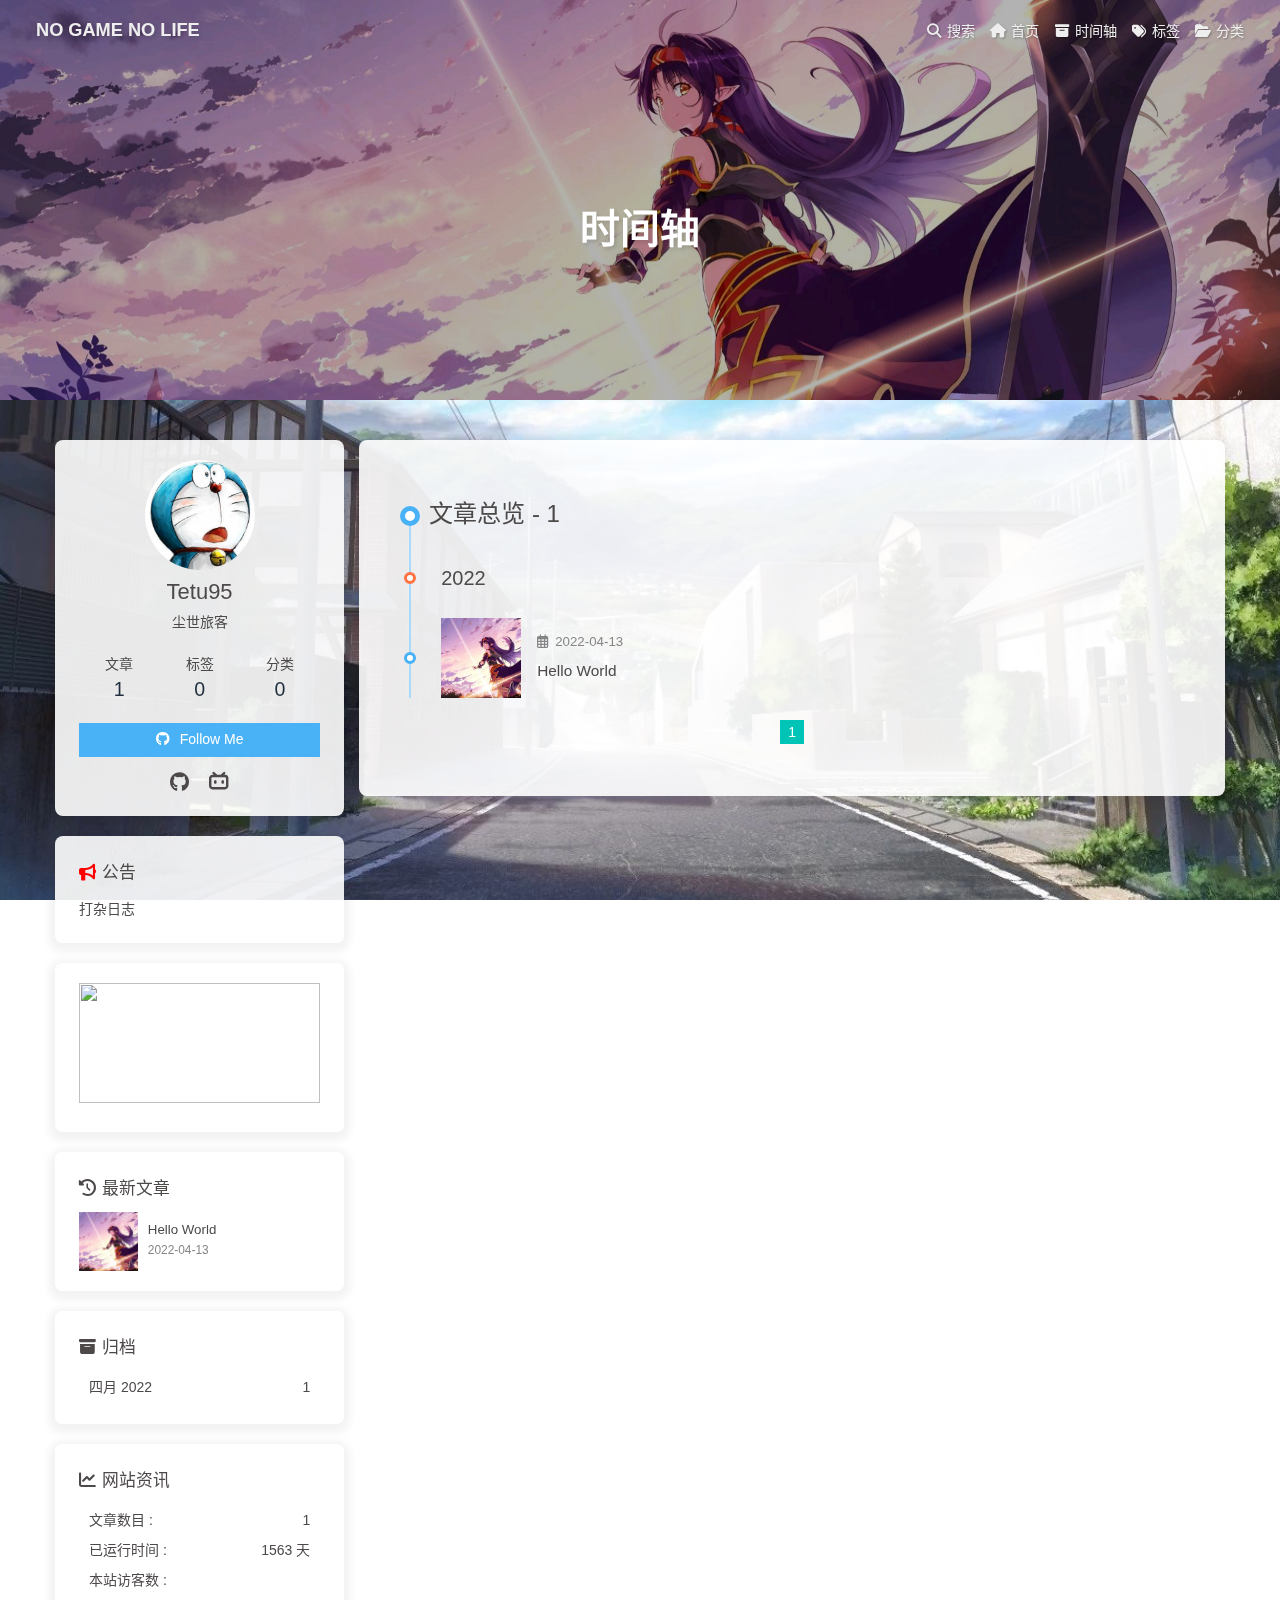
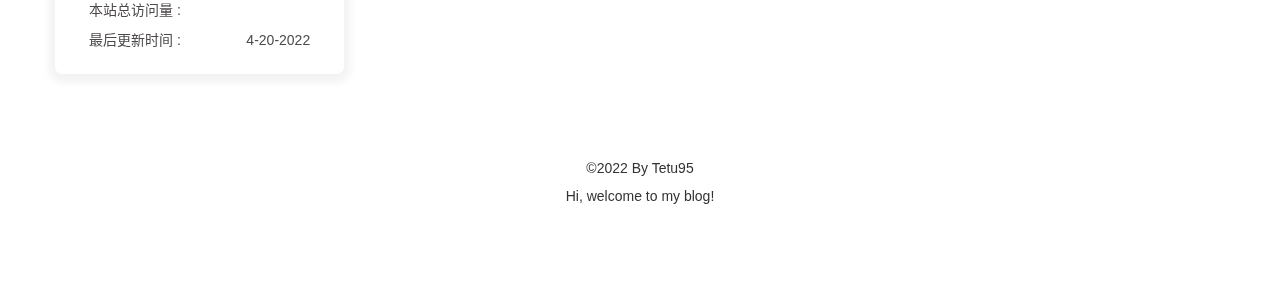
==== commit 43f4a3ce: "Site updated: 2022-04-20 21:59:37" ====
--- a/archives/index.html
+++ b/archives/index.html
@@ -50,7 +50,7 @@
   isHome: false,
   isHighlightShrink: false,
   isToc: false,
-  postUpdate: '2022-04-19 23:10:40'
+  postUpdate: '2022-04-20 21:59:00'
 }</script><noscript><style type="text/css">
   #nav {
     opacity: 1
@@ -139,7 +139,7 @@
       }
     }
     detectApple()
-    })(window)</script><link rel="stylesheet" href="/css/custom/beauty.css" media="defer" onload="this.media='all'"><!-- hexo injector head_end start --><link rel="stylesheet" href="https://cdn.jsdelivr.net/gh/Zfour/hexo-electric-clock@1.0.6/clock.css"><link rel="stylesheet" href="https://npm.elemecdn.com/hexo-butterfly-footer-beautify@1.0.0/lib/runtime.css" media="print" onload="this.media='all'"><!-- hexo injector head_end end --><meta name="generator" content="Hexo 6.1.0"></head><body><div id="web_bg"></div><div id="sidebar"><div id="menu-mask"></div><div id="sidebar-menus"><div class="avatar-img is-center"><img src="/img/head.jpg" onerror="onerror=null;src='/img/friend_404.gif'" alt="avatar"/></div><div class="site-data is-center"><div class="data-item"><a href="/archives/"><div class="headline">文章</div><div class="length-num">1</div></a></div><div class="data-item"><a href="/tags/"><div class="headline">标签</div><div class="length-num">0</div></a></div><div class="data-item"><a href="/categories/"><div class="headline">分类</div><div class="length-num">0</div></a></div></div><hr/><div class="menus_items"><div class="menus_item"><a class="site-page" href="/"><i class="fa-fw fas fa-home"></i><span> 首页</span></a></div><div class="menus_item"><a class="site-page" href="/archives/"><i class="fa-fw fas fa-archive"></i><span> 时间轴</span></a></div><div class="menus_item"><a class="site-page" href="/tags/"><i class="fa-fw fas fa-tags"></i><span> 标签</span></a></div><div class="menus_item"><a class="site-page" href="/categories/"><i class="fa-fw fas fa-folder-open"></i><span> 分类</span></a></div></div></div></div><div class="page" id="body-wrap"><header class="not-home-page" id="page-header" style="background-image: url('/img/top.jpeg')"><nav id="nav"><span id="blog_name"><a id="site-name" href="/">NO GAME NO LIFE</a></span><div id="menus"><div id="search-button"><a class="site-page social-icon search"><i class="fas fa-search fa-fw"></i><span> 搜索</span></a></div><div class="menus_items"><div class="menus_item"><a class="site-page" href="/"><i class="fa-fw fas fa-home"></i><span> 首页</span></a></div><div class="menus_item"><a class="site-page" href="/archives/"><i class="fa-fw fas fa-archive"></i><span> 时间轴</span></a></div><div class="menus_item"><a class="site-page" href="/tags/"><i class="fa-fw fas fa-tags"></i><span> 标签</span></a></div><div class="menus_item"><a class="site-page" href="/categories/"><i class="fa-fw fas fa-folder-open"></i><span> 分类</span></a></div></div><div id="toggle-menu"><a class="site-page"><i class="fas fa-bars fa-fw"></i></a></div></div></nav><div id="page-site-info"><h1 id="site-title">时间轴</h1></div></header><main class="layout" id="content-inner"><div id="archive"><div class="article-sort-title">文章总览 - 1</div><div class="article-sort"><div class="article-sort-item year">2022</div><div class="article-sort-item"><a class="article-sort-item-img" href="/2022/04/13/hello-world/" title="Hello World"><img src="/img/top.jpeg" alt="Hello World" onerror="this.onerror=null;this.src='/img/404.jpg'"></a><div class="article-sort-item-info"><div class="article-sort-item-time"><i class="far fa-calendar-alt"></i><time class="post-meta-date-created" datetime="2022-04-13T09:19:42.666Z" title="发表于 2022-04-13 17:19:42">2022-04-13</time></div><a class="article-sort-item-title" href="/2022/04/13/hello-world/" title="Hello World">Hello World</a></div></div></div><nav id="pagination"><div class="pagination"><span class="page-number current">1</span></div></nav></div><div class="aside-content" id="aside-content"><div class="card-widget card-info"><div class="is-center"><div class="avatar-img"><img src="/img/head.jpg" onerror="this.onerror=null;this.src='/img/friend_404.gif'" alt="avatar"/></div><div class="author-info__name">Tetu95</div><div class="author-info__description">尘世旅客</div></div><div class="card-info-data is-center"><div class="card-info-data-item"><a href="/archives/"><div class="headline">文章</div><div class="length-num">1</div></a></div><div class="card-info-data-item"><a href="/tags/"><div class="headline">标签</div><div class="length-num">0</div></a></div><div class="card-info-data-item"><a href="/categories/"><div class="headline">分类</div><div class="length-num">0</div></a></div></div><a id="card-info-btn" target="_blank" rel="noopener" href="https://github.com/xxxxxx"><i class="fab fa-github"></i><span>Follow Me</span></a><div class="card-info-social-icons is-center"><a class="social-icon" href="https://github.com/Tetu95" target="_blank" title="Github"><i class="fab fa-github"></i></a><a class="social-icon" href="https://space.bilibili.com/14261575" target="_blank" title="B站"><i class="fa-brands fa-bilibili"></i></a></div></div><div class="card-widget card-announcement"><div class="item-headline"><i class="fas fa-bullhorn fa-shake"></i><span>公告</span></div><div class="announcement_content">打杂日志</div></div><div class="sticky_layout"><div class="card-widget card-recent-post"><div class="item-headline"><i class="fas fa-history"></i><span>最新文章</span></div><div class="aside-list"><div class="aside-list-item"><a class="thumbnail" href="/2022/04/13/hello-world/" title="Hello World"><img src="/img/top.jpeg" onerror="this.onerror=null;this.src='/img/404.jpg'" alt="Hello World"/></a><div class="content"><a class="title" href="/2022/04/13/hello-world/" title="Hello World">Hello World</a><time datetime="2022-04-13T09:19:42.666Z" title="发表于 2022-04-13 17:19:42">2022-04-13</time></div></div></div></div><div class="card-widget card-archives"><div class="item-headline"><i class="fas fa-archive"></i><span>归档</span></div><ul class="card-archive-list"><li class="card-archive-list-item"><a class="card-archive-list-link" href="/archives/2022/04/"><span class="card-archive-list-date">四月 2022</span><span class="card-archive-list-count">1</span></a></li></ul></div><div class="card-widget card-webinfo"><div class="item-headline"><i class="fas fa-chart-line"></i><span>网站资讯</span></div><div class="webinfo"><div class="webinfo-item"><div class="item-name">文章数目 :</div><div class="item-count">1</div></div><div class="webinfo-item"><div class="item-name">已运行时间 :</div><div class="item-count" id="runtimeshow" data-publishDate="2022-04-14T15:51:00.000Z"></div></div><div class="webinfo-item"><div class="item-name">本站访客数 :</div><div class="item-count" id="busuanzi_value_site_uv"></div></div><div class="webinfo-item"><div class="item-name">本站总访问量 :</div><div class="item-count" id="busuanzi_value_site_pv"></div></div><div class="webinfo-item"><div class="item-name">最后更新时间 :</div><div class="item-count" id="last-push-date" data-lastPushDate="2022-04-19T15:10:40.359Z"></div></div></div></div></div></div></main><footer id="footer" style="background: rgb(0,0,0,0)"><div id="footer-wrap"><div class="copyright">&copy;2022 By Tetu95</div><div class="footer_custom_text">Hi, welcome to my blog!</div></div></footer></div><div id="rightside"><div id="rightside-config-hide"><button id="translateLink" type="button" title="简繁转换">简</button><button id="darkmode" type="button" title="浅色和深色模式转换"><i class="fas fa-adjust"></i></button><button id="hide-aside-btn" type="button" title="单栏和双栏切换"><i class="fas fa-arrows-alt-h"></i></button></div><div id="rightside-config-show"><button id="rightside_config" type="button" title="设置"><i class="fas fa-cog fa-spin"></i></button><button id="go-up" type="button" title="回到顶部"><i class="fas fa-arrow-up"></i></button></div></div><div id="local-search"><div class="search-dialog"><nav class="search-nav"><span class="search-dialog-title">本地搜索</span><span id="loading-status"></span><button class="search-close-button"><i class="fas fa-times"></i></button></nav><div class="is-center" id="loading-database"><i class="fas fa-spinner fa-pulse"></i><span>  数据库加载中</span></div><div class="search-wrap"><div id="local-search-input"><div class="local-search-box"><input class="local-search-box--input" placeholder="搜索文章" type="text"/></div></div><hr/><div id="local-search-results"></div></div></div><div id="search-mask"></div></div><div><script src="/js/utils.js"></script><script src="/js/main.js"></script><script src="/js/tw_cn.js"></script><script src="https://cdn.jsdelivr.net/npm/@fancyapps/ui/dist/fancybox.umd.js"></script><script src="/js/search/local-search.js"></script><div class="js-pjax"></div><script async data-pjax src="//busuanzi.ibruce.info/busuanzi/2.3/busuanzi.pure.mini.js"></script></div><!-- hexo injector body_end start --><script data-pjax>function electric_clock_injector_config(){
+    })(window)</script><link rel="stylesheet" href="/css/custom/beauty.css" media="defer" onload="this.media='all'"><!-- hexo injector head_end start --><link rel="stylesheet" href="https://cdn.jsdelivr.net/gh/Zfour/hexo-electric-clock@1.0.6/clock.css"><link rel="stylesheet" href="https://npm.elemecdn.com/hexo-butterfly-footer-beautify@1.0.0/lib/runtime.css" media="print" onload="this.media='all'"><!-- hexo injector head_end end --><meta name="generator" content="Hexo 6.1.0"></head><body><div id="web_bg"></div><div id="sidebar"><div id="menu-mask"></div><div id="sidebar-menus"><div class="avatar-img is-center"><img src="/img/head.jpg" onerror="onerror=null;src='/img/friend_404.gif'" alt="avatar"/></div><div class="site-data is-center"><div class="data-item"><a href="/archives/"><div class="headline">文章</div><div class="length-num">1</div></a></div><div class="data-item"><a href="/tags/"><div class="headline">标签</div><div class="length-num">0</div></a></div><div class="data-item"><a href="/categories/"><div class="headline">分类</div><div class="length-num">0</div></a></div></div><hr/><div class="menus_items"><div class="menus_item"><a class="site-page" href="/"><i class="fa-fw fas fa-home"></i><span> 首页</span></a></div><div class="menus_item"><a class="site-page" href="/archives/"><i class="fa-fw fas fa-archive"></i><span> 时间轴</span></a></div><div class="menus_item"><a class="site-page" href="/tags/"><i class="fa-fw fas fa-tags"></i><span> 标签</span></a></div><div class="menus_item"><a class="site-page" href="/categories/"><i class="fa-fw fas fa-folder-open"></i><span> 分类</span></a></div></div></div></div><div class="page" id="body-wrap"><header class="not-home-page" id="page-header" style="background-image: url('/img/top.jpeg')"><nav id="nav"><span id="blog_name"><a id="site-name" href="/">NO GAME NO LIFE</a></span><div id="menus"><div id="search-button"><a class="site-page social-icon search"><i class="fas fa-search fa-fw"></i><span> 搜索</span></a></div><div class="menus_items"><div class="menus_item"><a class="site-page" href="/"><i class="fa-fw fas fa-home"></i><span> 首页</span></a></div><div class="menus_item"><a class="site-page" href="/archives/"><i class="fa-fw fas fa-archive"></i><span> 时间轴</span></a></div><div class="menus_item"><a class="site-page" href="/tags/"><i class="fa-fw fas fa-tags"></i><span> 标签</span></a></div><div class="menus_item"><a class="site-page" href="/categories/"><i class="fa-fw fas fa-folder-open"></i><span> 分类</span></a></div></div><div id="toggle-menu"><a class="site-page"><i class="fas fa-bars fa-fw"></i></a></div></div></nav><div id="page-site-info"><h1 id="site-title">时间轴</h1></div></header><main class="layout" id="content-inner"><div id="archive"><div class="article-sort-title">文章总览 - 1</div><div class="article-sort"><div class="article-sort-item year">2022</div><div class="article-sort-item"><a class="article-sort-item-img" href="/2022/04/13/hello-world/" title="Hello World"><img src="/img/top.jpeg" alt="Hello World" onerror="this.onerror=null;this.src='/img/404.jpg'"></a><div class="article-sort-item-info"><div class="article-sort-item-time"><i class="far fa-calendar-alt"></i><time class="post-meta-date-created" datetime="2022-04-13T09:19:42.666Z" title="发表于 2022-04-13 17:19:42">2022-04-13</time></div><a class="article-sort-item-title" href="/2022/04/13/hello-world/" title="Hello World">Hello World</a></div></div></div><nav id="pagination"><div class="pagination"><span class="page-number current">1</span></div></nav></div><div class="aside-content" id="aside-content"><div class="card-widget card-info"><div class="is-center"><div class="avatar-img"><img src="/img/head.jpg" onerror="this.onerror=null;this.src='/img/friend_404.gif'" alt="avatar"/></div><div class="author-info__name">Tetu95</div><div class="author-info__description">尘世旅客</div></div><div class="card-info-data is-center"><div class="card-info-data-item"><a href="/archives/"><div class="headline">文章</div><div class="length-num">1</div></a></div><div class="card-info-data-item"><a href="/tags/"><div class="headline">标签</div><div class="length-num">0</div></a></div><div class="card-info-data-item"><a href="/categories/"><div class="headline">分类</div><div class="length-num">0</div></a></div></div><a id="card-info-btn" target="_blank" rel="noopener" href="https://github.com/Tetu95"><i class="fab fa-github"></i><span>Follow Me</span></a><div class="card-info-social-icons is-center"><a class="social-icon" href="https://github.com/Tetu95" target="_blank" title="Github"><i class="fab fa-github"></i></a><a class="social-icon" href="https://space.bilibili.com/14261575" target="_blank" title="B站"><i class="fa-brands fa-bilibili"></i></a></div></div><div class="card-widget card-announcement"><div class="item-headline"><i class="fas fa-bullhorn fa-shake"></i><span>公告</span></div><div class="announcement_content">打杂日志</div></div><div class="sticky_layout"><div class="card-widget card-recent-post"><div class="item-headline"><i class="fas fa-history"></i><span>最新文章</span></div><div class="aside-list"><div class="aside-list-item"><a class="thumbnail" href="/2022/04/13/hello-world/" title="Hello World"><img src="/img/top.jpeg" onerror="this.onerror=null;this.src='/img/404.jpg'" alt="Hello World"/></a><div class="content"><a class="title" href="/2022/04/13/hello-world/" title="Hello World">Hello World</a><time datetime="2022-04-13T09:19:42.666Z" title="发表于 2022-04-13 17:19:42">2022-04-13</time></div></div></div></div><div class="card-widget card-archives"><div class="item-headline"><i class="fas fa-archive"></i><span>归档</span></div><ul class="card-archive-list"><li class="card-archive-list-item"><a class="card-archive-list-link" href="/archives/2022/04/"><span class="card-archive-list-date">四月 2022</span><span class="card-archive-list-count">1</span></a></li></ul></div><div class="card-widget card-webinfo"><div class="item-headline"><i class="fas fa-chart-line"></i><span>网站资讯</span></div><div class="webinfo"><div class="webinfo-item"><div class="item-name">文章数目 :</div><div class="item-count">1</div></div><div class="webinfo-item"><div class="item-name">已运行时间 :</div><div class="item-count" id="runtimeshow" data-publishDate="2022-04-14T15:51:00.000Z"></div></div><div class="webinfo-item"><div class="item-name">本站访客数 :</div><div class="item-count" id="busuanzi_value_site_uv"></div></div><div class="webinfo-item"><div class="item-name">本站总访问量 :</div><div class="item-count" id="busuanzi_value_site_pv"></div></div><div class="webinfo-item"><div class="item-name">最后更新时间 :</div><div class="item-count" id="last-push-date" data-lastPushDate="2022-04-20T13:59:00.603Z"></div></div></div></div></div></div></main><footer id="footer" style="background: rgb(0,0,0,0)"><div id="footer-wrap"><div class="copyright">&copy;2022 By Tetu95</div><div class="footer_custom_text">Hi, welcome to my blog!</div></div></footer></div><div id="rightside"><div id="rightside-config-hide"><button id="translateLink" type="button" title="简繁转换">简</button><button id="darkmode" type="button" title="浅色和深色模式转换"><i class="fas fa-adjust"></i></button><button id="hide-aside-btn" type="button" title="单栏和双栏切换"><i class="fas fa-arrows-alt-h"></i></button></div><div id="rightside-config-show"><button id="rightside_config" type="button" title="设置"><i class="fas fa-cog fa-spin"></i></button><button id="go-up" type="button" title="回到顶部"><i class="fas fa-arrow-up"></i></button></div></div><div id="local-search"><div class="search-dialog"><nav class="search-nav"><span class="search-dialog-title">本地搜索</span><span id="loading-status"></span><button class="search-close-button"><i class="fas fa-times"></i></button></nav><div class="is-center" id="loading-database"><i class="fas fa-spinner fa-pulse"></i><span>  数据库加载中</span></div><div class="search-wrap"><div id="local-search-input"><div class="local-search-box"><input class="local-search-box--input" placeholder="搜索文章" type="text"/></div></div><hr/><div id="local-search-results"></div></div></div><div id="search-mask"></div></div><div><script src="/js/utils.js"></script><script src="/js/main.js"></script><script src="/js/tw_cn.js"></script><script src="https://cdn.jsdelivr.net/npm/@fancyapps/ui/dist/fancybox.umd.js"></script><script src="/js/search/local-search.js"></script><div class="js-pjax"></div><script async data-pjax src="//busuanzi.ibruce.info/busuanzi/2.3/busuanzi.pure.mini.js"></script></div><!-- hexo injector body_end start --><script data-pjax>function electric_clock_injector_config(){
                 var parent_div_git = document.getElementsByClassName('sticky_layout')[0];
                 var item_html = '<div class="card-widget card-clock"><div class="card-glass"><div class="card-background"><div class="card-content"><div id="hexo_electric_clock"><img id="card-clock-loading" src="https://cdn.jsdelivr.net/gh/Zfour/Butterfly-clock/clock/images/weather/loading.gif" style="height: 120px; width: 100%;" data-ll-status="loading" class="entered loading"></div></div></div></div></div>';
                 console.log('已挂载electric_clock')
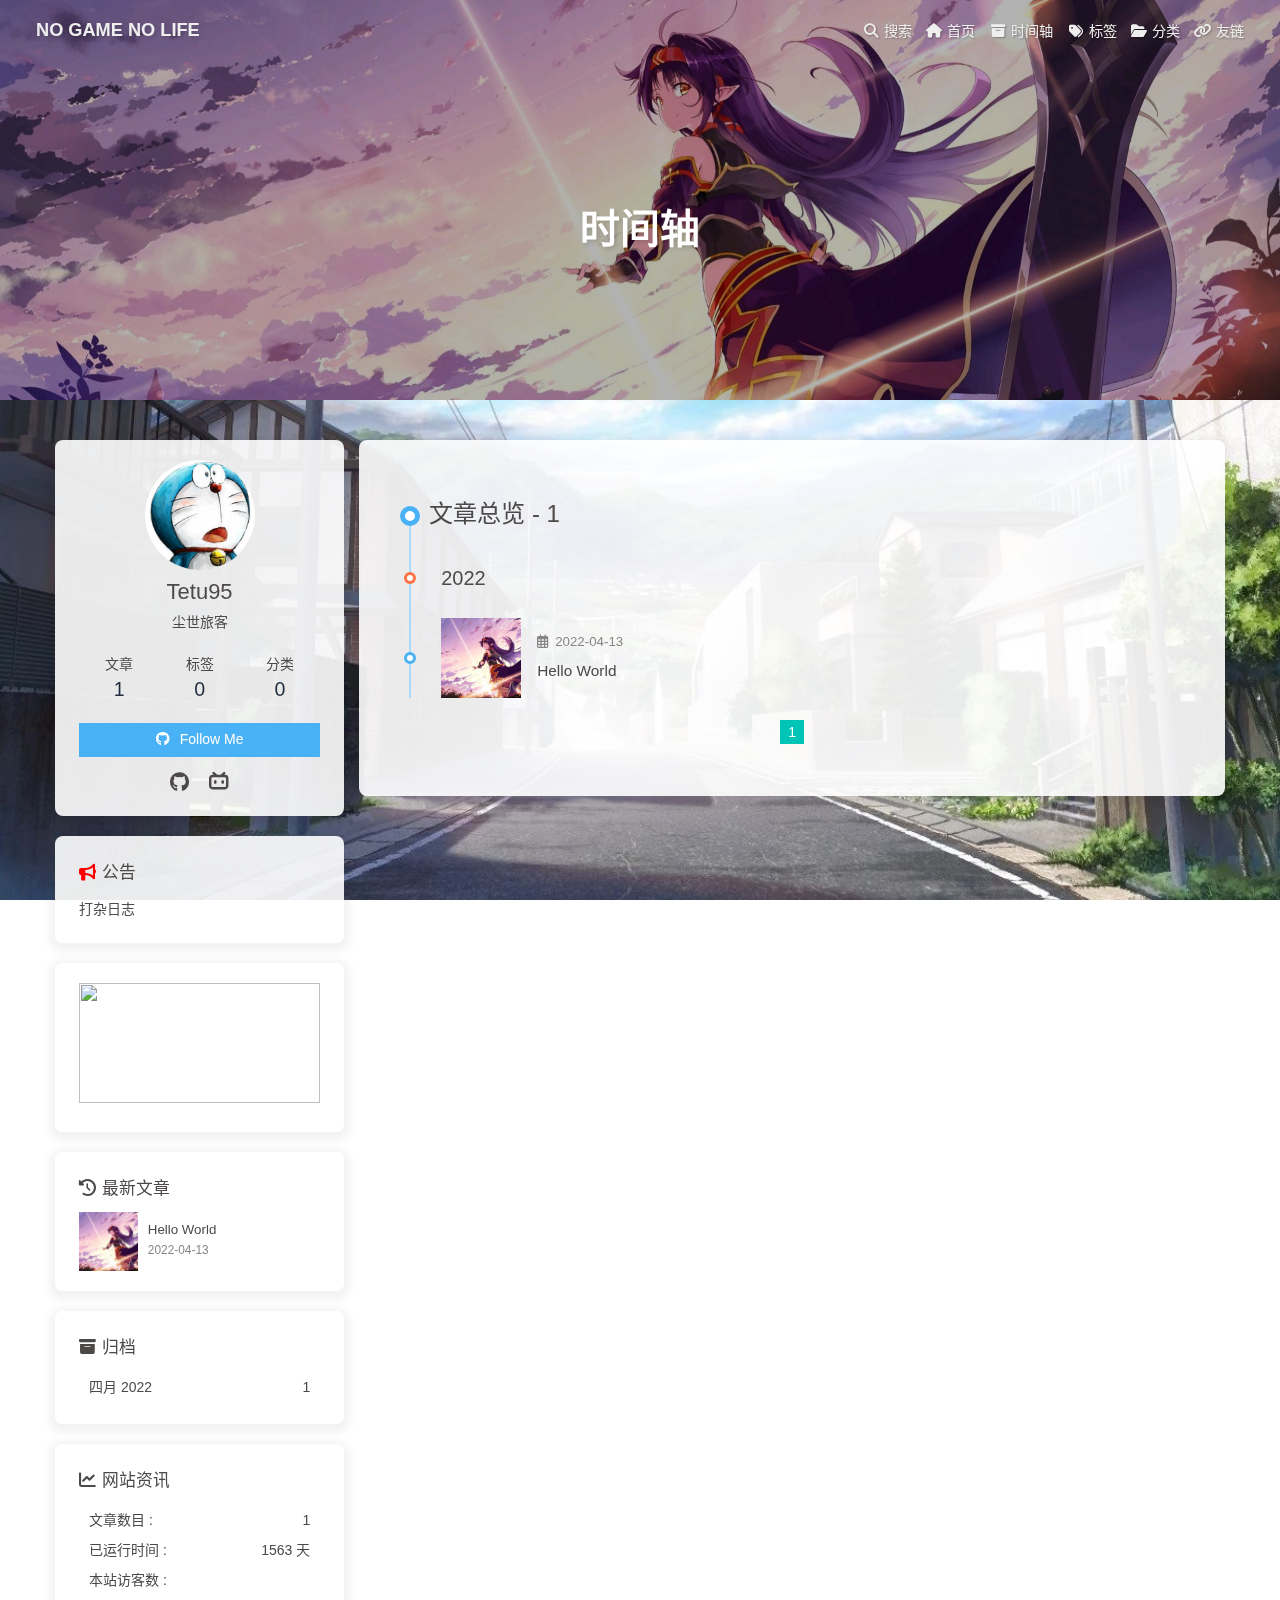
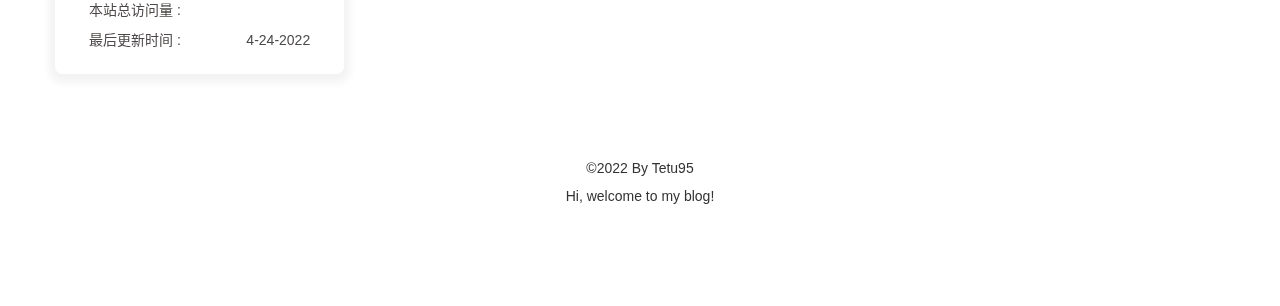
==== commit 909f28c8: "Site updated: 2022-04-25 00:56:18" ====
--- a/archives/index.html
+++ b/archives/index.html
@@ -50,7 +50,7 @@
   isHome: false,
   isHighlightShrink: false,
   isToc: false,
-  postUpdate: '2022-04-20 21:59:00'
+  postUpdate: '2022-04-25 00:47:29'
 }</script><noscript><style type="text/css">
   #nav {
     opacity: 1
@@ -139,7 +139,7 @@
       }
     }
     detectApple()
-    })(window)</script><link rel="stylesheet" href="/css/custom/beauty.css" media="defer" onload="this.media='all'"><!-- hexo injector head_end start --><link rel="stylesheet" href="https://cdn.jsdelivr.net/gh/Zfour/hexo-electric-clock@1.0.6/clock.css"><link rel="stylesheet" href="https://npm.elemecdn.com/hexo-butterfly-footer-beautify@1.0.0/lib/runtime.css" media="print" onload="this.media='all'"><!-- hexo injector head_end end --><meta name="generator" content="Hexo 6.1.0"></head><body><div id="web_bg"></div><div id="sidebar"><div id="menu-mask"></div><div id="sidebar-menus"><div class="avatar-img is-center"><img src="/img/head.jpg" onerror="onerror=null;src='/img/friend_404.gif'" alt="avatar"/></div><div class="site-data is-center"><div class="data-item"><a href="/archives/"><div class="headline">文章</div><div class="length-num">1</div></a></div><div class="data-item"><a href="/tags/"><div class="headline">标签</div><div class="length-num">0</div></a></div><div class="data-item"><a href="/categories/"><div class="headline">分类</div><div class="length-num">0</div></a></div></div><hr/><div class="menus_items"><div class="menus_item"><a class="site-page" href="/"><i class="fa-fw fas fa-home"></i><span> 首页</span></a></div><div class="menus_item"><a class="site-page" href="/archives/"><i class="fa-fw fas fa-archive"></i><span> 时间轴</span></a></div><div class="menus_item"><a class="site-page" href="/tags/"><i class="fa-fw fas fa-tags"></i><span> 标签</span></a></div><div class="menus_item"><a class="site-page" href="/categories/"><i class="fa-fw fas fa-folder-open"></i><span> 分类</span></a></div></div></div></div><div class="page" id="body-wrap"><header class="not-home-page" id="page-header" style="background-image: url('/img/top.jpeg')"><nav id="nav"><span id="blog_name"><a id="site-name" href="/">NO GAME NO LIFE</a></span><div id="menus"><div id="search-button"><a class="site-page social-icon search"><i class="fas fa-search fa-fw"></i><span> 搜索</span></a></div><div class="menus_items"><div class="menus_item"><a class="site-page" href="/"><i class="fa-fw fas fa-home"></i><span> 首页</span></a></div><div class="menus_item"><a class="site-page" href="/archives/"><i class="fa-fw fas fa-archive"></i><span> 时间轴</span></a></div><div class="menus_item"><a class="site-page" href="/tags/"><i class="fa-fw fas fa-tags"></i><span> 标签</span></a></div><div class="menus_item"><a class="site-page" href="/categories/"><i class="fa-fw fas fa-folder-open"></i><span> 分类</span></a></div></div><div id="toggle-menu"><a class="site-page"><i class="fas fa-bars fa-fw"></i></a></div></div></nav><div id="page-site-info"><h1 id="site-title">时间轴</h1></div></header><main class="layout" id="content-inner"><div id="archive"><div class="article-sort-title">文章总览 - 1</div><div class="article-sort"><div class="article-sort-item year">2022</div><div class="article-sort-item"><a class="article-sort-item-img" href="/2022/04/13/hello-world/" title="Hello World"><img src="/img/top.jpeg" alt="Hello World" onerror="this.onerror=null;this.src='/img/404.jpg'"></a><div class="article-sort-item-info"><div class="article-sort-item-time"><i class="far fa-calendar-alt"></i><time class="post-meta-date-created" datetime="2022-04-13T09:19:42.666Z" title="发表于 2022-04-13 17:19:42">2022-04-13</time></div><a class="article-sort-item-title" href="/2022/04/13/hello-world/" title="Hello World">Hello World</a></div></div></div><nav id="pagination"><div class="pagination"><span class="page-number current">1</span></div></nav></div><div class="aside-content" id="aside-content"><div class="card-widget card-info"><div class="is-center"><div class="avatar-img"><img src="/img/head.jpg" onerror="this.onerror=null;this.src='/img/friend_404.gif'" alt="avatar"/></div><div class="author-info__name">Tetu95</div><div class="author-info__description">尘世旅客</div></div><div class="card-info-data is-center"><div class="card-info-data-item"><a href="/archives/"><div class="headline">文章</div><div class="length-num">1</div></a></div><div class="card-info-data-item"><a href="/tags/"><div class="headline">标签</div><div class="length-num">0</div></a></div><div class="card-info-data-item"><a href="/categories/"><div class="headline">分类</div><div class="length-num">0</div></a></div></div><a id="card-info-btn" target="_blank" rel="noopener" href="https://github.com/Tetu95"><i class="fab fa-github"></i><span>Follow Me</span></a><div class="card-info-social-icons is-center"><a class="social-icon" href="https://github.com/Tetu95" target="_blank" title="Github"><i class="fab fa-github"></i></a><a class="social-icon" href="https://space.bilibili.com/14261575" target="_blank" title="B站"><i class="fa-brands fa-bilibili"></i></a></div></div><div class="card-widget card-announcement"><div class="item-headline"><i class="fas fa-bullhorn fa-shake"></i><span>公告</span></div><div class="announcement_content">打杂日志</div></div><div class="sticky_layout"><div class="card-widget card-recent-post"><div class="item-headline"><i class="fas fa-history"></i><span>最新文章</span></div><div class="aside-list"><div class="aside-list-item"><a class="thumbnail" href="/2022/04/13/hello-world/" title="Hello World"><img src="/img/top.jpeg" onerror="this.onerror=null;this.src='/img/404.jpg'" alt="Hello World"/></a><div class="content"><a class="title" href="/2022/04/13/hello-world/" title="Hello World">Hello World</a><time datetime="2022-04-13T09:19:42.666Z" title="发表于 2022-04-13 17:19:42">2022-04-13</time></div></div></div></div><div class="card-widget card-archives"><div class="item-headline"><i class="fas fa-archive"></i><span>归档</span></div><ul class="card-archive-list"><li class="card-archive-list-item"><a class="card-archive-list-link" href="/archives/2022/04/"><span class="card-archive-list-date">四月 2022</span><span class="card-archive-list-count">1</span></a></li></ul></div><div class="card-widget card-webinfo"><div class="item-headline"><i class="fas fa-chart-line"></i><span>网站资讯</span></div><div class="webinfo"><div class="webinfo-item"><div class="item-name">文章数目 :</div><div class="item-count">1</div></div><div class="webinfo-item"><div class="item-name">已运行时间 :</div><div class="item-count" id="runtimeshow" data-publishDate="2022-04-14T15:51:00.000Z"></div></div><div class="webinfo-item"><div class="item-name">本站访客数 :</div><div class="item-count" id="busuanzi_value_site_uv"></div></div><div class="webinfo-item"><div class="item-name">本站总访问量 :</div><div class="item-count" id="busuanzi_value_site_pv"></div></div><div class="webinfo-item"><div class="item-name">最后更新时间 :</div><div class="item-count" id="last-push-date" data-lastPushDate="2022-04-20T13:59:00.603Z"></div></div></div></div></div></div></main><footer id="footer" style="background: rgb(0,0,0,0)"><div id="footer-wrap"><div class="copyright">&copy;2022 By Tetu95</div><div class="footer_custom_text">Hi, welcome to my blog!</div></div></footer></div><div id="rightside"><div id="rightside-config-hide"><button id="translateLink" type="button" title="简繁转换">简</button><button id="darkmode" type="button" title="浅色和深色模式转换"><i class="fas fa-adjust"></i></button><button id="hide-aside-btn" type="button" title="单栏和双栏切换"><i class="fas fa-arrows-alt-h"></i></button></div><div id="rightside-config-show"><button id="rightside_config" type="button" title="设置"><i class="fas fa-cog fa-spin"></i></button><button id="go-up" type="button" title="回到顶部"><i class="fas fa-arrow-up"></i></button></div></div><div id="local-search"><div class="search-dialog"><nav class="search-nav"><span class="search-dialog-title">本地搜索</span><span id="loading-status"></span><button class="search-close-button"><i class="fas fa-times"></i></button></nav><div class="is-center" id="loading-database"><i class="fas fa-spinner fa-pulse"></i><span>  数据库加载中</span></div><div class="search-wrap"><div id="local-search-input"><div class="local-search-box"><input class="local-search-box--input" placeholder="搜索文章" type="text"/></div></div><hr/><div id="local-search-results"></div></div></div><div id="search-mask"></div></div><div><script src="/js/utils.js"></script><script src="/js/main.js"></script><script src="/js/tw_cn.js"></script><script src="https://cdn.jsdelivr.net/npm/@fancyapps/ui/dist/fancybox.umd.js"></script><script src="/js/search/local-search.js"></script><div class="js-pjax"></div><script async data-pjax src="//busuanzi.ibruce.info/busuanzi/2.3/busuanzi.pure.mini.js"></script></div><!-- hexo injector body_end start --><script data-pjax>function electric_clock_injector_config(){
+    })(window)</script><link rel="stylesheet" href="/css/custom/beauty.css" media="defer" onload="this.media='all'"><!-- hexo injector head_end start --><link rel="stylesheet" href="https://cdn.jsdelivr.net/gh/Zfour/hexo-electric-clock@1.0.6/clock.css"><link rel="stylesheet" href="https://npm.elemecdn.com/hexo-butterfly-footer-beautify@1.0.0/lib/runtime.css" media="print" onload="this.media='all'"><!-- hexo injector head_end end --><meta name="generator" content="Hexo 6.1.0"></head><body><div id="web_bg"></div><div id="sidebar"><div id="menu-mask"></div><div id="sidebar-menus"><div class="avatar-img is-center"><img src="/img/head.jpg" onerror="onerror=null;src='/img/friend_404.gif'" alt="avatar"/></div><div class="site-data is-center"><div class="data-item"><a href="/archives/"><div class="headline">文章</div><div class="length-num">1</div></a></div><div class="data-item"><a href="/tags/"><div class="headline">标签</div><div class="length-num">0</div></a></div><div class="data-item"><a href="/categories/"><div class="headline">分类</div><div class="length-num">0</div></a></div></div><hr/><div class="menus_items"><div class="menus_item"><a class="site-page" href="/"><i class="fa-fw fas fa-home"></i><span> 首页</span></a></div><div class="menus_item"><a class="site-page" href="/archives/"><i class="fa-fw fas fa-archive"></i><span> 时间轴</span></a></div><div class="menus_item"><a class="site-page" href="/tags/"><i class="fa-fw fas fa-tags"></i><span> 标签</span></a></div><div class="menus_item"><a class="site-page" href="/categories/"><i class="fa-fw fas fa-folder-open"></i><span> 分类</span></a></div><div class="menus_item"><a class="site-page" href="/link/"><i class="fa-fw fas fa-link"></i><span> 友链</span></a></div></div></div></div><div class="page" id="body-wrap"><header class="not-home-page" id="page-header" style="background-image: url('/img/top.jpeg')"><nav id="nav"><span id="blog_name"><a id="site-name" href="/">NO GAME NO LIFE</a></span><div id="menus"><div id="search-button"><a class="site-page social-icon search"><i class="fas fa-search fa-fw"></i><span> 搜索</span></a></div><div class="menus_items"><div class="menus_item"><a class="site-page" href="/"><i class="fa-fw fas fa-home"></i><span> 首页</span></a></div><div class="menus_item"><a class="site-page" href="/archives/"><i class="fa-fw fas fa-archive"></i><span> 时间轴</span></a></div><div class="menus_item"><a class="site-page" href="/tags/"><i class="fa-fw fas fa-tags"></i><span> 标签</span></a></div><div class="menus_item"><a class="site-page" href="/categories/"><i class="fa-fw fas fa-folder-open"></i><span> 分类</span></a></div><div class="menus_item"><a class="site-page" href="/link/"><i class="fa-fw fas fa-link"></i><span> 友链</span></a></div></div><div id="toggle-menu"><a class="site-page"><i class="fas fa-bars fa-fw"></i></a></div></div></nav><div id="page-site-info"><h1 id="site-title">时间轴</h1></div></header><main class="layout" id="content-inner"><div id="archive"><div class="article-sort-title">文章总览 - 1</div><div class="article-sort"><div class="article-sort-item year">2022</div><div class="article-sort-item"><a class="article-sort-item-img" href="/2022/04/13/hello-world/" title="Hello World"><img src="/img/top.jpeg" alt="Hello World" onerror="this.onerror=null;this.src='/img/404.jpg'"></a><div class="article-sort-item-info"><div class="article-sort-item-time"><i class="far fa-calendar-alt"></i><time class="post-meta-date-created" datetime="2022-04-13T09:19:42.666Z" title="发表于 2022-04-13 17:19:42">2022-04-13</time></div><a class="article-sort-item-title" href="/2022/04/13/hello-world/" title="Hello World">Hello World</a></div></div></div><nav id="pagination"><div class="pagination"><span class="page-number current">1</span></div></nav></div><div class="aside-content" id="aside-content"><div class="card-widget card-info"><div class="is-center"><div class="avatar-img"><img src="/img/head.jpg" onerror="this.onerror=null;this.src='/img/friend_404.gif'" alt="avatar"/></div><div class="author-info__name">Tetu95</div><div class="author-info__description">尘世旅客</div></div><div class="card-info-data is-center"><div class="card-info-data-item"><a href="/archives/"><div class="headline">文章</div><div class="length-num">1</div></a></div><div class="card-info-data-item"><a href="/tags/"><div class="headline">标签</div><div class="length-num">0</div></a></div><div class="card-info-data-item"><a href="/categories/"><div class="headline">分类</div><div class="length-num">0</div></a></div></div><a id="card-info-btn" target="_blank" rel="noopener" href="https://github.com/Tetu95"><i class="fab fa-github"></i><span>Follow Me</span></a><div class="card-info-social-icons is-center"><a class="social-icon" href="https://github.com/Tetu95" target="_blank" title="Github"><i class="fab fa-github"></i></a><a class="social-icon" href="https://space.bilibili.com/14261575" target="_blank" title="B站"><i class="fa-brands fa-bilibili"></i></a></div></div><div class="card-widget card-announcement"><div class="item-headline"><i class="fas fa-bullhorn fa-shake"></i><span>公告</span></div><div class="announcement_content">打杂日志</div></div><div class="sticky_layout"><div class="card-widget card-recent-post"><div class="item-headline"><i class="fas fa-history"></i><span>最新文章</span></div><div class="aside-list"><div class="aside-list-item"><a class="thumbnail" href="/2022/04/13/hello-world/" title="Hello World"><img src="/img/top.jpeg" onerror="this.onerror=null;this.src='/img/404.jpg'" alt="Hello World"/></a><div class="content"><a class="title" href="/2022/04/13/hello-world/" title="Hello World">Hello World</a><time datetime="2022-04-13T09:19:42.666Z" title="发表于 2022-04-13 17:19:42">2022-04-13</time></div></div></div></div><div class="card-widget card-archives"><div class="item-headline"><i class="fas fa-archive"></i><span>归档</span></div><ul class="card-archive-list"><li class="card-archive-list-item"><a class="card-archive-list-link" href="/archives/2022/04/"><span class="card-archive-list-date">四月 2022</span><span class="card-archive-list-count">1</span></a></li></ul></div><div class="card-widget card-webinfo"><div class="item-headline"><i class="fas fa-chart-line"></i><span>网站资讯</span></div><div class="webinfo"><div class="webinfo-item"><div class="item-name">文章数目 :</div><div class="item-count">1</div></div><div class="webinfo-item"><div class="item-name">已运行时间 :</div><div class="item-count" id="runtimeshow" data-publishDate="2022-04-14T15:51:00.000Z"></div></div><div class="webinfo-item"><div class="item-name">本站访客数 :</div><div class="item-count" id="busuanzi_value_site_uv"></div></div><div class="webinfo-item"><div class="item-name">本站总访问量 :</div><div class="item-count" id="busuanzi_value_site_pv"></div></div><div class="webinfo-item"><div class="item-name">最后更新时间 :</div><div class="item-count" id="last-push-date" data-lastPushDate="2022-04-24T16:47:29.143Z"></div></div></div></div></div></div></main><footer id="footer" style="background: rgb(0,0,0,0)"><div id="footer-wrap"><div class="copyright">&copy;2022 By Tetu95</div><div class="footer_custom_text">Hi, welcome to my blog!</div></div></footer></div><div id="rightside"><div id="rightside-config-hide"><button id="translateLink" type="button" title="简繁转换">简</button><button id="darkmode" type="button" title="浅色和深色模式转换"><i class="fas fa-adjust"></i></button><button id="hide-aside-btn" type="button" title="单栏和双栏切换"><i class="fas fa-arrows-alt-h"></i></button></div><div id="rightside-config-show"><button id="rightside_config" type="button" title="设置"><i class="fas fa-cog fa-spin"></i></button><button id="go-up" type="button" title="回到顶部"><i class="fas fa-arrow-up"></i></button></div></div><div id="local-search"><div class="search-dialog"><nav class="search-nav"><span class="search-dialog-title">本地搜索</span><span id="loading-status"></span><button class="search-close-button"><i class="fas fa-times"></i></button></nav><div class="is-center" id="loading-database"><i class="fas fa-spinner fa-pulse"></i><span>  数据库加载中</span></div><div class="search-wrap"><div id="local-search-input"><div class="local-search-box"><input class="local-search-box--input" placeholder="搜索文章" type="text"/></div></div><hr/><div id="local-search-results"></div></div></div><div id="search-mask"></div></div><div><script src="/js/utils.js"></script><script src="/js/main.js"></script><script src="/js/tw_cn.js"></script><script src="https://cdn.jsdelivr.net/npm/@fancyapps/ui/dist/fancybox.umd.js"></script><script src="/js/search/local-search.js"></script><div class="js-pjax"></div><script async data-pjax src="//busuanzi.ibruce.info/busuanzi/2.3/busuanzi.pure.mini.js"></script></div><!-- hexo injector body_end start --><script data-pjax>function electric_clock_injector_config(){
                 var parent_div_git = document.getElementsByClassName('sticky_layout')[0];
                 var item_html = '<div class="card-widget card-clock"><div class="card-glass"><div class="card-background"><div class="card-content"><div id="hexo_electric_clock"><img id="card-clock-loading" src="https://cdn.jsdelivr.net/gh/Zfour/Butterfly-clock/clock/images/weather/loading.gif" style="height: 120px; width: 100%;" data-ll-status="loading" class="entered loading"></div></div></div></div></div>';
                 console.log('已挂载electric_clock')
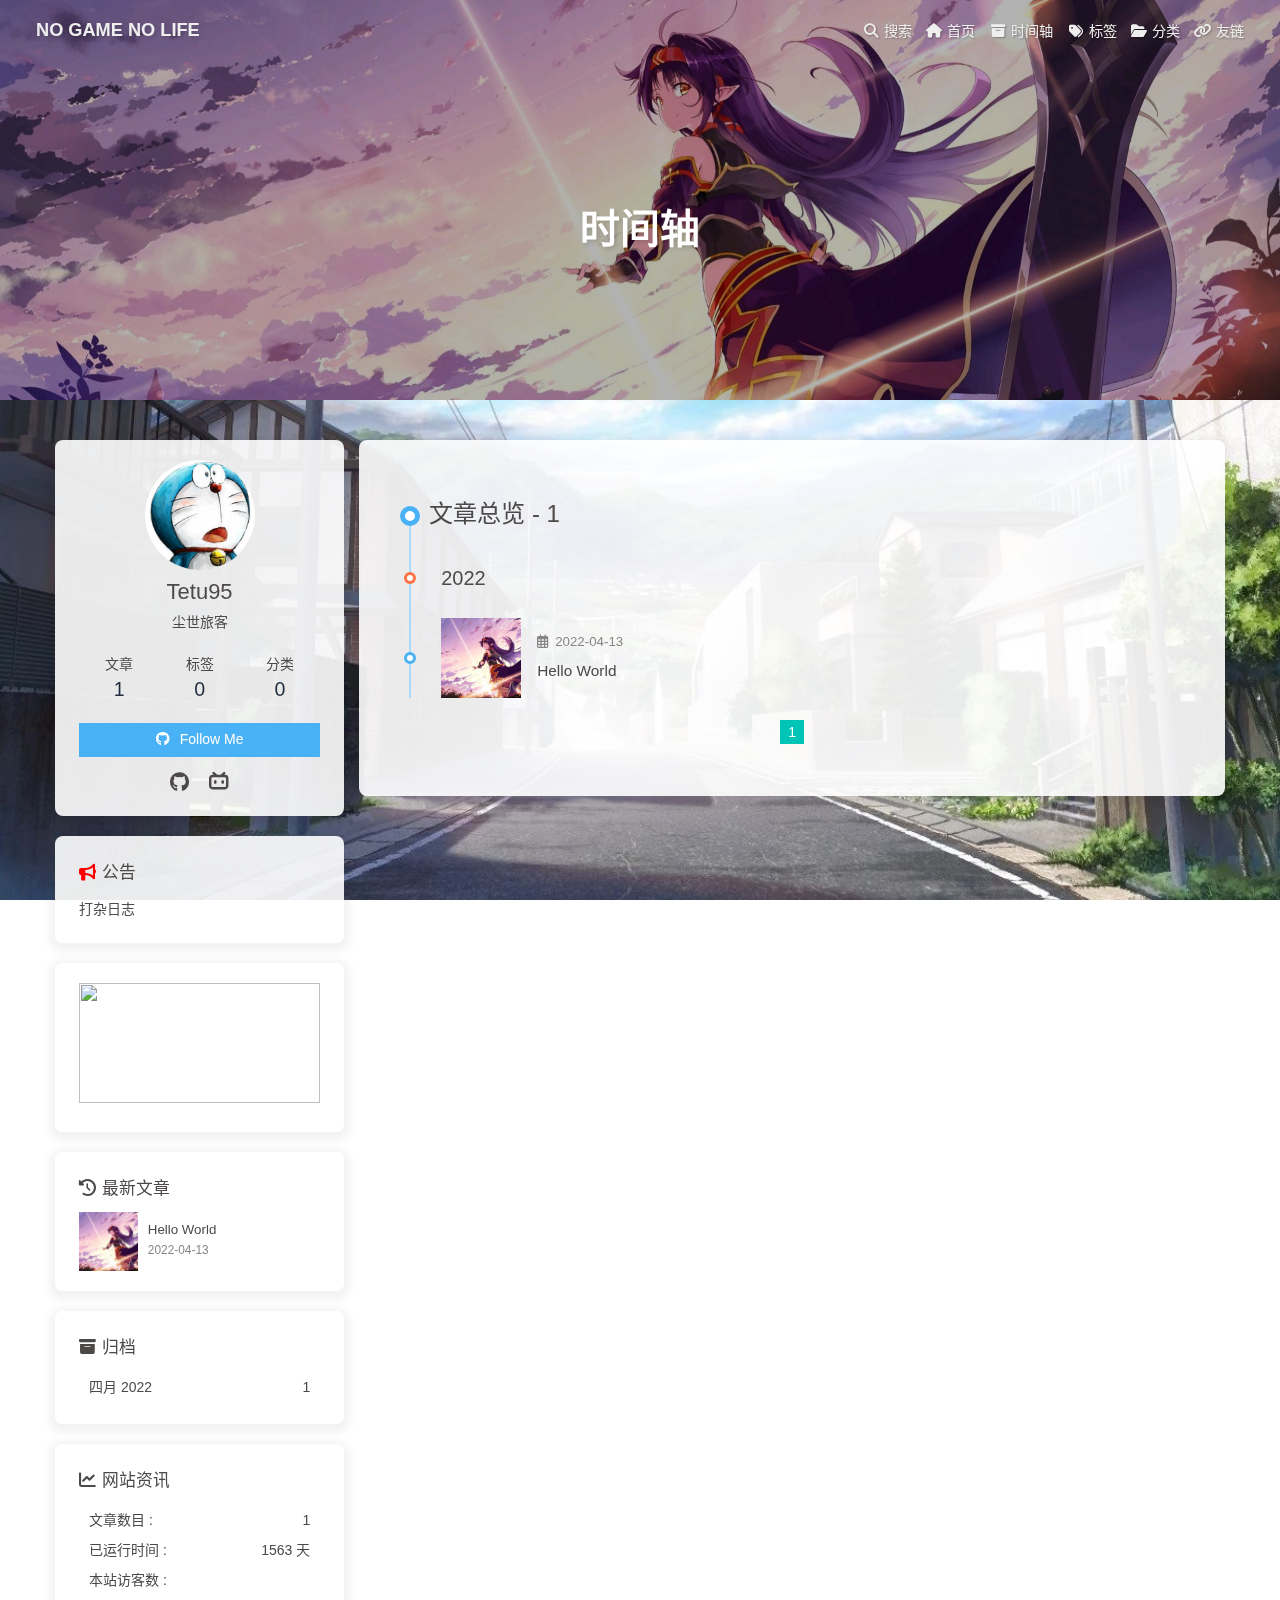
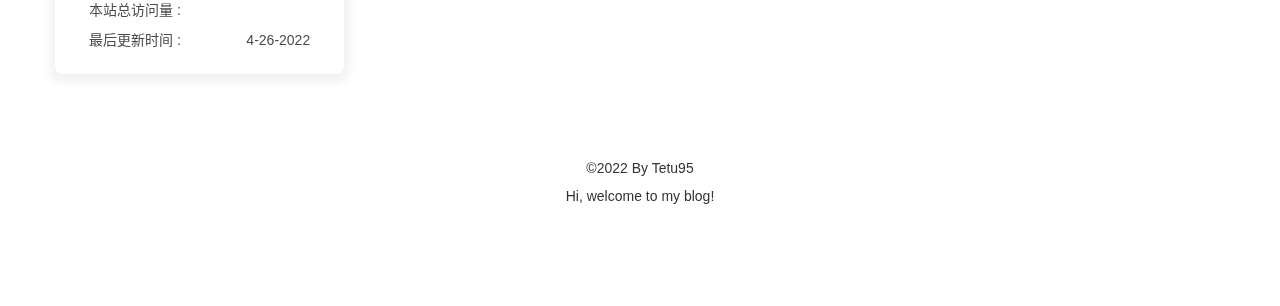
==== commit c16c60f6: "Site updated: 2022-04-26 21:17:01" ====
--- a/archives/index.html
+++ b/archives/index.html
@@ -50,7 +50,7 @@
   isHome: false,
   isHighlightShrink: false,
   isToc: false,
-  postUpdate: '2022-04-25 00:47:29'
+  postUpdate: '2022-04-26 21:16:58'
 }</script><noscript><style type="text/css">
   #nav {
     opacity: 1
@@ -139,7 +139,7 @@
       }
     }
     detectApple()
-    })(window)</script><link rel="stylesheet" href="/css/custom/beauty.css" media="defer" onload="this.media='all'"><!-- hexo injector head_end start --><link rel="stylesheet" href="https://cdn.jsdelivr.net/gh/Zfour/hexo-electric-clock@1.0.6/clock.css"><link rel="stylesheet" href="https://npm.elemecdn.com/hexo-butterfly-footer-beautify@1.0.0/lib/runtime.css" media="print" onload="this.media='all'"><!-- hexo injector head_end end --><meta name="generator" content="Hexo 6.1.0"></head><body><div id="web_bg"></div><div id="sidebar"><div id="menu-mask"></div><div id="sidebar-menus"><div class="avatar-img is-center"><img src="/img/head.jpg" onerror="onerror=null;src='/img/friend_404.gif'" alt="avatar"/></div><div class="site-data is-center"><div class="data-item"><a href="/archives/"><div class="headline">文章</div><div class="length-num">1</div></a></div><div class="data-item"><a href="/tags/"><div class="headline">标签</div><div class="length-num">0</div></a></div><div class="data-item"><a href="/categories/"><div class="headline">分类</div><div class="length-num">0</div></a></div></div><hr/><div class="menus_items"><div class="menus_item"><a class="site-page" href="/"><i class="fa-fw fas fa-home"></i><span> 首页</span></a></div><div class="menus_item"><a class="site-page" href="/archives/"><i class="fa-fw fas fa-archive"></i><span> 时间轴</span></a></div><div class="menus_item"><a class="site-page" href="/tags/"><i class="fa-fw fas fa-tags"></i><span> 标签</span></a></div><div class="menus_item"><a class="site-page" href="/categories/"><i class="fa-fw fas fa-folder-open"></i><span> 分类</span></a></div><div class="menus_item"><a class="site-page" href="/link/"><i class="fa-fw fas fa-link"></i><span> 友链</span></a></div></div></div></div><div class="page" id="body-wrap"><header class="not-home-page" id="page-header" style="background-image: url('/img/top.jpeg')"><nav id="nav"><span id="blog_name"><a id="site-name" href="/">NO GAME NO LIFE</a></span><div id="menus"><div id="search-button"><a class="site-page social-icon search"><i class="fas fa-search fa-fw"></i><span> 搜索</span></a></div><div class="menus_items"><div class="menus_item"><a class="site-page" href="/"><i class="fa-fw fas fa-home"></i><span> 首页</span></a></div><div class="menus_item"><a class="site-page" href="/archives/"><i class="fa-fw fas fa-archive"></i><span> 时间轴</span></a></div><div class="menus_item"><a class="site-page" href="/tags/"><i class="fa-fw fas fa-tags"></i><span> 标签</span></a></div><div class="menus_item"><a class="site-page" href="/categories/"><i class="fa-fw fas fa-folder-open"></i><span> 分类</span></a></div><div class="menus_item"><a class="site-page" href="/link/"><i class="fa-fw fas fa-link"></i><span> 友链</span></a></div></div><div id="toggle-menu"><a class="site-page"><i class="fas fa-bars fa-fw"></i></a></div></div></nav><div id="page-site-info"><h1 id="site-title">时间轴</h1></div></header><main class="layout" id="content-inner"><div id="archive"><div class="article-sort-title">文章总览 - 1</div><div class="article-sort"><div class="article-sort-item year">2022</div><div class="article-sort-item"><a class="article-sort-item-img" href="/2022/04/13/hello-world/" title="Hello World"><img src="/img/top.jpeg" alt="Hello World" onerror="this.onerror=null;this.src='/img/404.jpg'"></a><div class="article-sort-item-info"><div class="article-sort-item-time"><i class="far fa-calendar-alt"></i><time class="post-meta-date-created" datetime="2022-04-13T09:19:42.666Z" title="发表于 2022-04-13 17:19:42">2022-04-13</time></div><a class="article-sort-item-title" href="/2022/04/13/hello-world/" title="Hello World">Hello World</a></div></div></div><nav id="pagination"><div class="pagination"><span class="page-number current">1</span></div></nav></div><div class="aside-content" id="aside-content"><div class="card-widget card-info"><div class="is-center"><div class="avatar-img"><img src="/img/head.jpg" onerror="this.onerror=null;this.src='/img/friend_404.gif'" alt="avatar"/></div><div class="author-info__name">Tetu95</div><div class="author-info__description">尘世旅客</div></div><div class="card-info-data is-center"><div class="card-info-data-item"><a href="/archives/"><div class="headline">文章</div><div class="length-num">1</div></a></div><div class="card-info-data-item"><a href="/tags/"><div class="headline">标签</div><div class="length-num">0</div></a></div><div class="card-info-data-item"><a href="/categories/"><div class="headline">分类</div><div class="length-num">0</div></a></div></div><a id="card-info-btn" target="_blank" rel="noopener" href="https://github.com/Tetu95"><i class="fab fa-github"></i><span>Follow Me</span></a><div class="card-info-social-icons is-center"><a class="social-icon" href="https://github.com/Tetu95" target="_blank" title="Github"><i class="fab fa-github"></i></a><a class="social-icon" href="https://space.bilibili.com/14261575" target="_blank" title="B站"><i class="fa-brands fa-bilibili"></i></a></div></div><div class="card-widget card-announcement"><div class="item-headline"><i class="fas fa-bullhorn fa-shake"></i><span>公告</span></div><div class="announcement_content">打杂日志</div></div><div class="sticky_layout"><div class="card-widget card-recent-post"><div class="item-headline"><i class="fas fa-history"></i><span>最新文章</span></div><div class="aside-list"><div class="aside-list-item"><a class="thumbnail" href="/2022/04/13/hello-world/" title="Hello World"><img src="/img/top.jpeg" onerror="this.onerror=null;this.src='/img/404.jpg'" alt="Hello World"/></a><div class="content"><a class="title" href="/2022/04/13/hello-world/" title="Hello World">Hello World</a><time datetime="2022-04-13T09:19:42.666Z" title="发表于 2022-04-13 17:19:42">2022-04-13</time></div></div></div></div><div class="card-widget card-archives"><div class="item-headline"><i class="fas fa-archive"></i><span>归档</span></div><ul class="card-archive-list"><li class="card-archive-list-item"><a class="card-archive-list-link" href="/archives/2022/04/"><span class="card-archive-list-date">四月 2022</span><span class="card-archive-list-count">1</span></a></li></ul></div><div class="card-widget card-webinfo"><div class="item-headline"><i class="fas fa-chart-line"></i><span>网站资讯</span></div><div class="webinfo"><div class="webinfo-item"><div class="item-name">文章数目 :</div><div class="item-count">1</div></div><div class="webinfo-item"><div class="item-name">已运行时间 :</div><div class="item-count" id="runtimeshow" data-publishDate="2022-04-14T15:51:00.000Z"></div></div><div class="webinfo-item"><div class="item-name">本站访客数 :</div><div class="item-count" id="busuanzi_value_site_uv"></div></div><div class="webinfo-item"><div class="item-name">本站总访问量 :</div><div class="item-count" id="busuanzi_value_site_pv"></div></div><div class="webinfo-item"><div class="item-name">最后更新时间 :</div><div class="item-count" id="last-push-date" data-lastPushDate="2022-04-24T16:47:29.143Z"></div></div></div></div></div></div></main><footer id="footer" style="background: rgb(0,0,0,0)"><div id="footer-wrap"><div class="copyright">&copy;2022 By Tetu95</div><div class="footer_custom_text">Hi, welcome to my blog!</div></div></footer></div><div id="rightside"><div id="rightside-config-hide"><button id="translateLink" type="button" title="简繁转换">简</button><button id="darkmode" type="button" title="浅色和深色模式转换"><i class="fas fa-adjust"></i></button><button id="hide-aside-btn" type="button" title="单栏和双栏切换"><i class="fas fa-arrows-alt-h"></i></button></div><div id="rightside-config-show"><button id="rightside_config" type="button" title="设置"><i class="fas fa-cog fa-spin"></i></button><button id="go-up" type="button" title="回到顶部"><i class="fas fa-arrow-up"></i></button></div></div><div id="local-search"><div class="search-dialog"><nav class="search-nav"><span class="search-dialog-title">本地搜索</span><span id="loading-status"></span><button class="search-close-button"><i class="fas fa-times"></i></button></nav><div class="is-center" id="loading-database"><i class="fas fa-spinner fa-pulse"></i><span>  数据库加载中</span></div><div class="search-wrap"><div id="local-search-input"><div class="local-search-box"><input class="local-search-box--input" placeholder="搜索文章" type="text"/></div></div><hr/><div id="local-search-results"></div></div></div><div id="search-mask"></div></div><div><script src="/js/utils.js"></script><script src="/js/main.js"></script><script src="/js/tw_cn.js"></script><script src="https://cdn.jsdelivr.net/npm/@fancyapps/ui/dist/fancybox.umd.js"></script><script src="/js/search/local-search.js"></script><div class="js-pjax"></div><script async data-pjax src="//busuanzi.ibruce.info/busuanzi/2.3/busuanzi.pure.mini.js"></script></div><!-- hexo injector body_end start --><script data-pjax>function electric_clock_injector_config(){
+    })(window)</script><link rel="stylesheet" href="/css/custom/beauty.css" media="defer" onload="this.media='all'"><!-- hexo injector head_end start --><link rel="stylesheet" href="https://cdn.jsdelivr.net/gh/Zfour/hexo-electric-clock@1.0.6/clock.css"><link rel="stylesheet" href="https://npm.elemecdn.com/hexo-butterfly-footer-beautify@1.0.0/lib/runtime.css" media="print" onload="this.media='all'"><!-- hexo injector head_end end --><meta name="generator" content="Hexo 6.1.0"></head><body><div id="web_bg"></div><div id="sidebar"><div id="menu-mask"></div><div id="sidebar-menus"><div class="avatar-img is-center"><img src="/img/head.jpg" onerror="onerror=null;src='/img/friend_404.gif'" alt="avatar"/></div><div class="site-data is-center"><div class="data-item"><a href="/archives/"><div class="headline">文章</div><div class="length-num">1</div></a></div><div class="data-item"><a href="/tags/"><div class="headline">标签</div><div class="length-num">0</div></a></div><div class="data-item"><a href="/categories/"><div class="headline">分类</div><div class="length-num">0</div></a></div></div><hr/><div class="menus_items"><div class="menus_item"><a class="site-page" href="/"><i class="fa-fw fas fa-home"></i><span> 首页</span></a></div><div class="menus_item"><a class="site-page" href="/archives/"><i class="fa-fw fas fa-archive"></i><span> 时间轴</span></a></div><div class="menus_item"><a class="site-page" href="/tags/"><i class="fa-fw fas fa-tags"></i><span> 标签</span></a></div><div class="menus_item"><a class="site-page" href="/categories/"><i class="fa-fw fas fa-folder-open"></i><span> 分类</span></a></div><div class="menus_item"><a class="site-page" href="/link/"><i class="fa-fw fas fa-link"></i><span> 友链</span></a></div></div></div></div><div class="page" id="body-wrap"><header class="not-home-page" id="page-header" style="background-image: url('/img/top.jpeg')"><nav id="nav"><span id="blog_name"><a id="site-name" href="/">NO GAME NO LIFE</a></span><div id="menus"><div id="search-button"><a class="site-page social-icon search"><i class="fas fa-search fa-fw"></i><span> 搜索</span></a></div><div class="menus_items"><div class="menus_item"><a class="site-page" href="/"><i class="fa-fw fas fa-home"></i><span> 首页</span></a></div><div class="menus_item"><a class="site-page" href="/archives/"><i class="fa-fw fas fa-archive"></i><span> 时间轴</span></a></div><div class="menus_item"><a class="site-page" href="/tags/"><i class="fa-fw fas fa-tags"></i><span> 标签</span></a></div><div class="menus_item"><a class="site-page" href="/categories/"><i class="fa-fw fas fa-folder-open"></i><span> 分类</span></a></div><div class="menus_item"><a class="site-page" href="/link/"><i class="fa-fw fas fa-link"></i><span> 友链</span></a></div></div><div id="toggle-menu"><a class="site-page"><i class="fas fa-bars fa-fw"></i></a></div></div></nav><div id="page-site-info"><h1 id="site-title">时间轴</h1></div></header><main class="layout" id="content-inner"><div id="archive"><div class="article-sort-title">文章总览 - 1</div><div class="article-sort"><div class="article-sort-item year">2022</div><div class="article-sort-item"><a class="article-sort-item-img" href="/2022/04/13/hello-world/" title="Hello World"><img src="/img/top.jpeg" alt="Hello World" onerror="this.onerror=null;this.src='/img/404.jpg'"></a><div class="article-sort-item-info"><div class="article-sort-item-time"><i class="far fa-calendar-alt"></i><time class="post-meta-date-created" datetime="2022-04-13T09:19:42.666Z" title="发表于 2022-04-13 17:19:42">2022-04-13</time></div><a class="article-sort-item-title" href="/2022/04/13/hello-world/" title="Hello World">Hello World</a></div></div></div><nav id="pagination"><div class="pagination"><span class="page-number current">1</span></div></nav></div><div class="aside-content" id="aside-content"><div class="card-widget card-info"><div class="is-center"><div class="avatar-img"><img src="/img/head.jpg" onerror="this.onerror=null;this.src='/img/friend_404.gif'" alt="avatar"/></div><div class="author-info__name">Tetu95</div><div class="author-info__description">尘世旅客</div></div><div class="card-info-data is-center"><div class="card-info-data-item"><a href="/archives/"><div class="headline">文章</div><div class="length-num">1</div></a></div><div class="card-info-data-item"><a href="/tags/"><div class="headline">标签</div><div class="length-num">0</div></a></div><div class="card-info-data-item"><a href="/categories/"><div class="headline">分类</div><div class="length-num">0</div></a></div></div><a id="card-info-btn" target="_blank" rel="noopener" href="https://github.com/Tetu95"><i class="fab fa-github"></i><span>Follow Me</span></a><div class="card-info-social-icons is-center"><a class="social-icon" href="https://github.com/Tetu95" target="_blank" title="Github"><i class="fab fa-github"></i></a><a class="social-icon" href="https://space.bilibili.com/14261575" target="_blank" title="B站"><i class="fa-brands fa-bilibili"></i></a></div></div><div class="card-widget card-announcement"><div class="item-headline"><i class="fas fa-bullhorn fa-shake"></i><span>公告</span></div><div class="announcement_content">打杂日志</div></div><div class="sticky_layout"><div class="card-widget card-recent-post"><div class="item-headline"><i class="fas fa-history"></i><span>最新文章</span></div><div class="aside-list"><div class="aside-list-item"><a class="thumbnail" href="/2022/04/13/hello-world/" title="Hello World"><img src="/img/top.jpeg" onerror="this.onerror=null;this.src='/img/404.jpg'" alt="Hello World"/></a><div class="content"><a class="title" href="/2022/04/13/hello-world/" title="Hello World">Hello World</a><time datetime="2022-04-13T09:19:42.666Z" title="发表于 2022-04-13 17:19:42">2022-04-13</time></div></div></div></div><div class="card-widget card-archives"><div class="item-headline"><i class="fas fa-archive"></i><span>归档</span></div><ul class="card-archive-list"><li class="card-archive-list-item"><a class="card-archive-list-link" href="/archives/2022/04/"><span class="card-archive-list-date">四月 2022</span><span class="card-archive-list-count">1</span></a></li></ul></div><div class="card-widget card-webinfo"><div class="item-headline"><i class="fas fa-chart-line"></i><span>网站资讯</span></div><div class="webinfo"><div class="webinfo-item"><div class="item-name">文章数目 :</div><div class="item-count">1</div></div><div class="webinfo-item"><div class="item-name">已运行时间 :</div><div class="item-count" id="runtimeshow" data-publishDate="2022-04-14T15:51:00.000Z"></div></div><div class="webinfo-item"><div class="item-name">本站访客数 :</div><div class="item-count" id="busuanzi_value_site_uv"></div></div><div class="webinfo-item"><div class="item-name">本站总访问量 :</div><div class="item-count" id="busuanzi_value_site_pv"></div></div><div class="webinfo-item"><div class="item-name">最后更新时间 :</div><div class="item-count" id="last-push-date" data-lastPushDate="2022-04-26T13:16:58.847Z"></div></div></div></div></div></div></main><footer id="footer" style="background: rgb(0,0,0,0)"><div id="footer-wrap"><div class="copyright">&copy;2022 By Tetu95</div><div class="footer_custom_text">Hi, welcome to my blog!</div></div></footer></div><div id="rightside"><div id="rightside-config-hide"><button id="translateLink" type="button" title="简繁转换">简</button><button id="darkmode" type="button" title="浅色和深色模式转换"><i class="fas fa-adjust"></i></button><button id="hide-aside-btn" type="button" title="单栏和双栏切换"><i class="fas fa-arrows-alt-h"></i></button></div><div id="rightside-config-show"><button id="rightside_config" type="button" title="设置"><i class="fas fa-cog fa-spin"></i></button><button id="go-up" type="button" title="回到顶部"><i class="fas fa-arrow-up"></i></button></div></div><div id="local-search"><div class="search-dialog"><nav class="search-nav"><span class="search-dialog-title">本地搜索</span><span id="loading-status"></span><button class="search-close-button"><i class="fas fa-times"></i></button></nav><div class="is-center" id="loading-database"><i class="fas fa-spinner fa-pulse"></i><span>  数据库加载中</span></div><div class="search-wrap"><div id="local-search-input"><div class="local-search-box"><input class="local-search-box--input" placeholder="搜索文章" type="text"/></div></div><hr/><div id="local-search-results"></div></div></div><div id="search-mask"></div></div><div><script src="/js/utils.js"></script><script src="/js/main.js"></script><script src="/js/tw_cn.js"></script><script src="https://cdn.jsdelivr.net/npm/@fancyapps/ui/dist/fancybox.umd.js"></script><script src="/js/search/local-search.js"></script><div class="js-pjax"></div><script async data-pjax src="//busuanzi.ibruce.info/busuanzi/2.3/busuanzi.pure.mini.js"></script></div><!-- hexo injector body_end start --><script data-pjax>function electric_clock_injector_config(){
                 var parent_div_git = document.getElementsByClassName('sticky_layout')[0];
                 var item_html = '<div class="card-widget card-clock"><div class="card-glass"><div class="card-background"><div class="card-content"><div id="hexo_electric_clock"><img id="card-clock-loading" src="https://cdn.jsdelivr.net/gh/Zfour/Butterfly-clock/clock/images/weather/loading.gif" style="height: 120px; width: 100%;" data-ll-status="loading" class="entered loading"></div></div></div></div></div>';
                 console.log('已挂载electric_clock')
